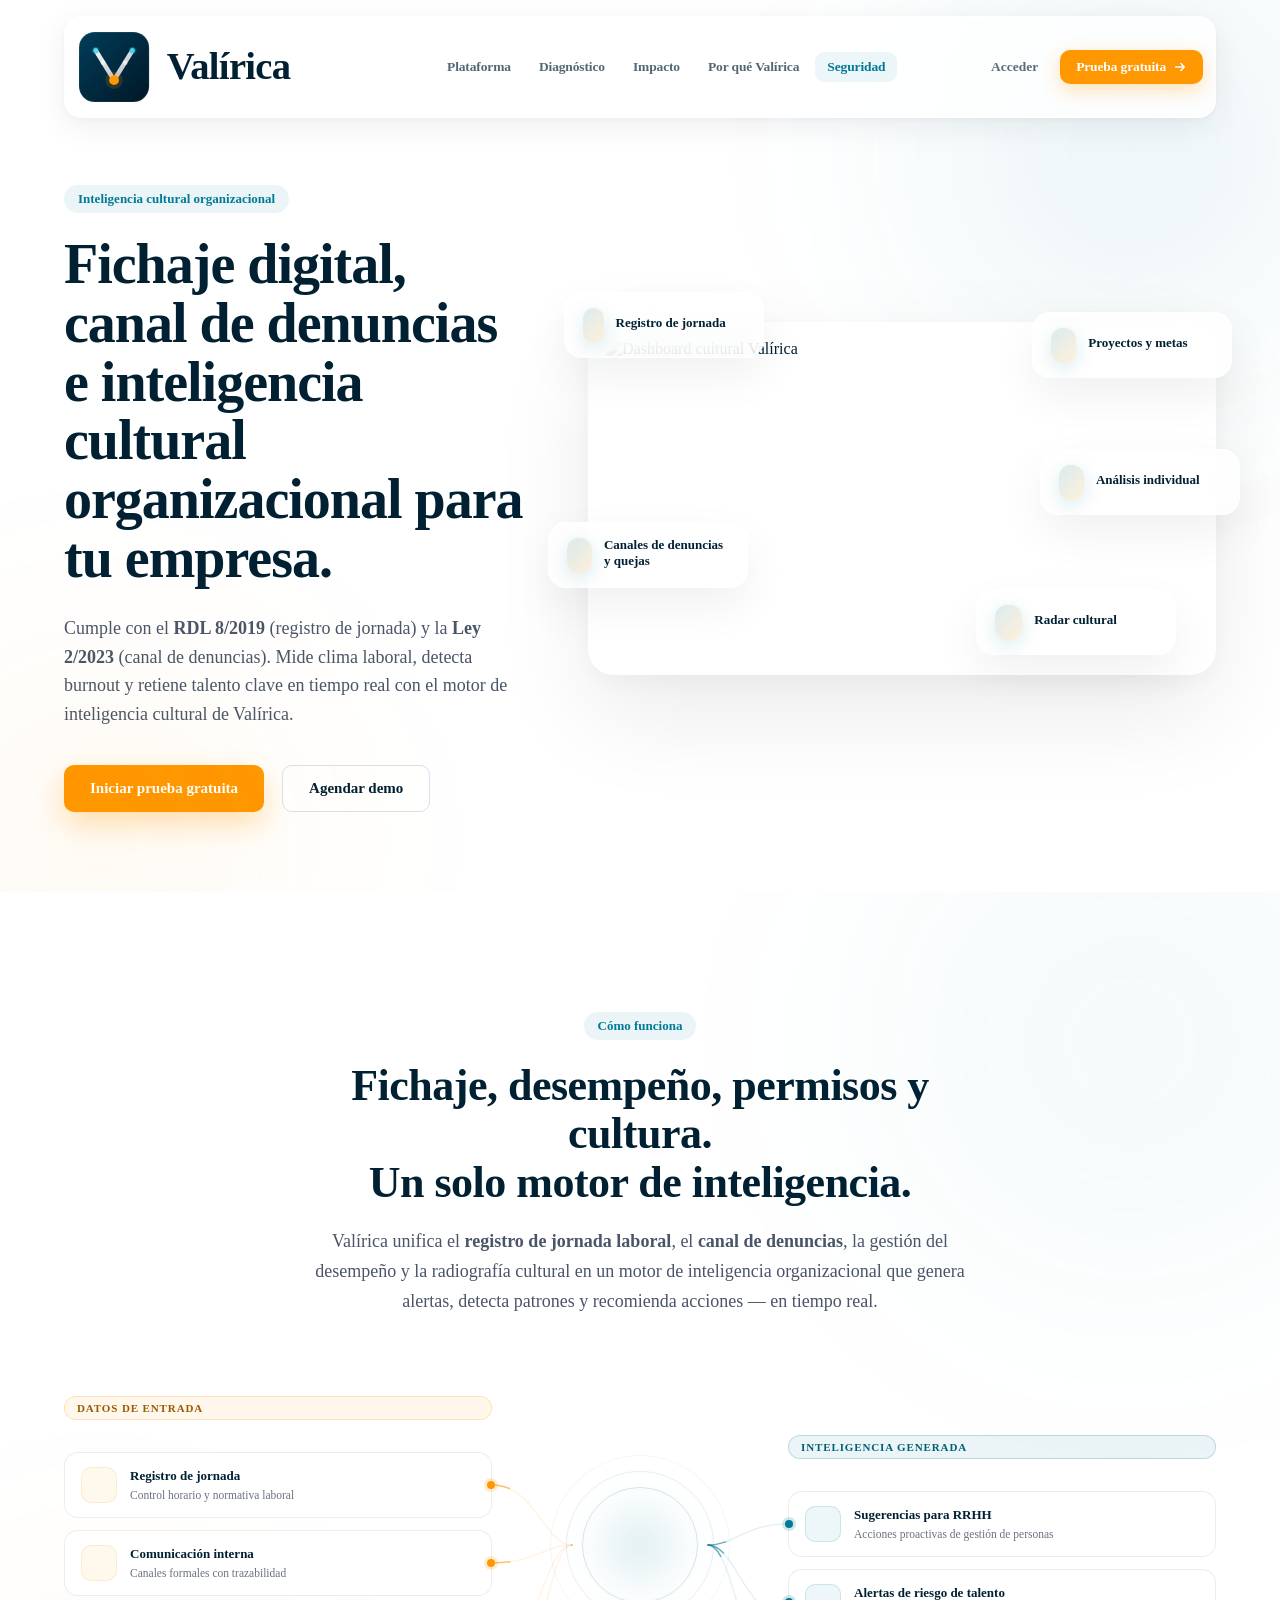
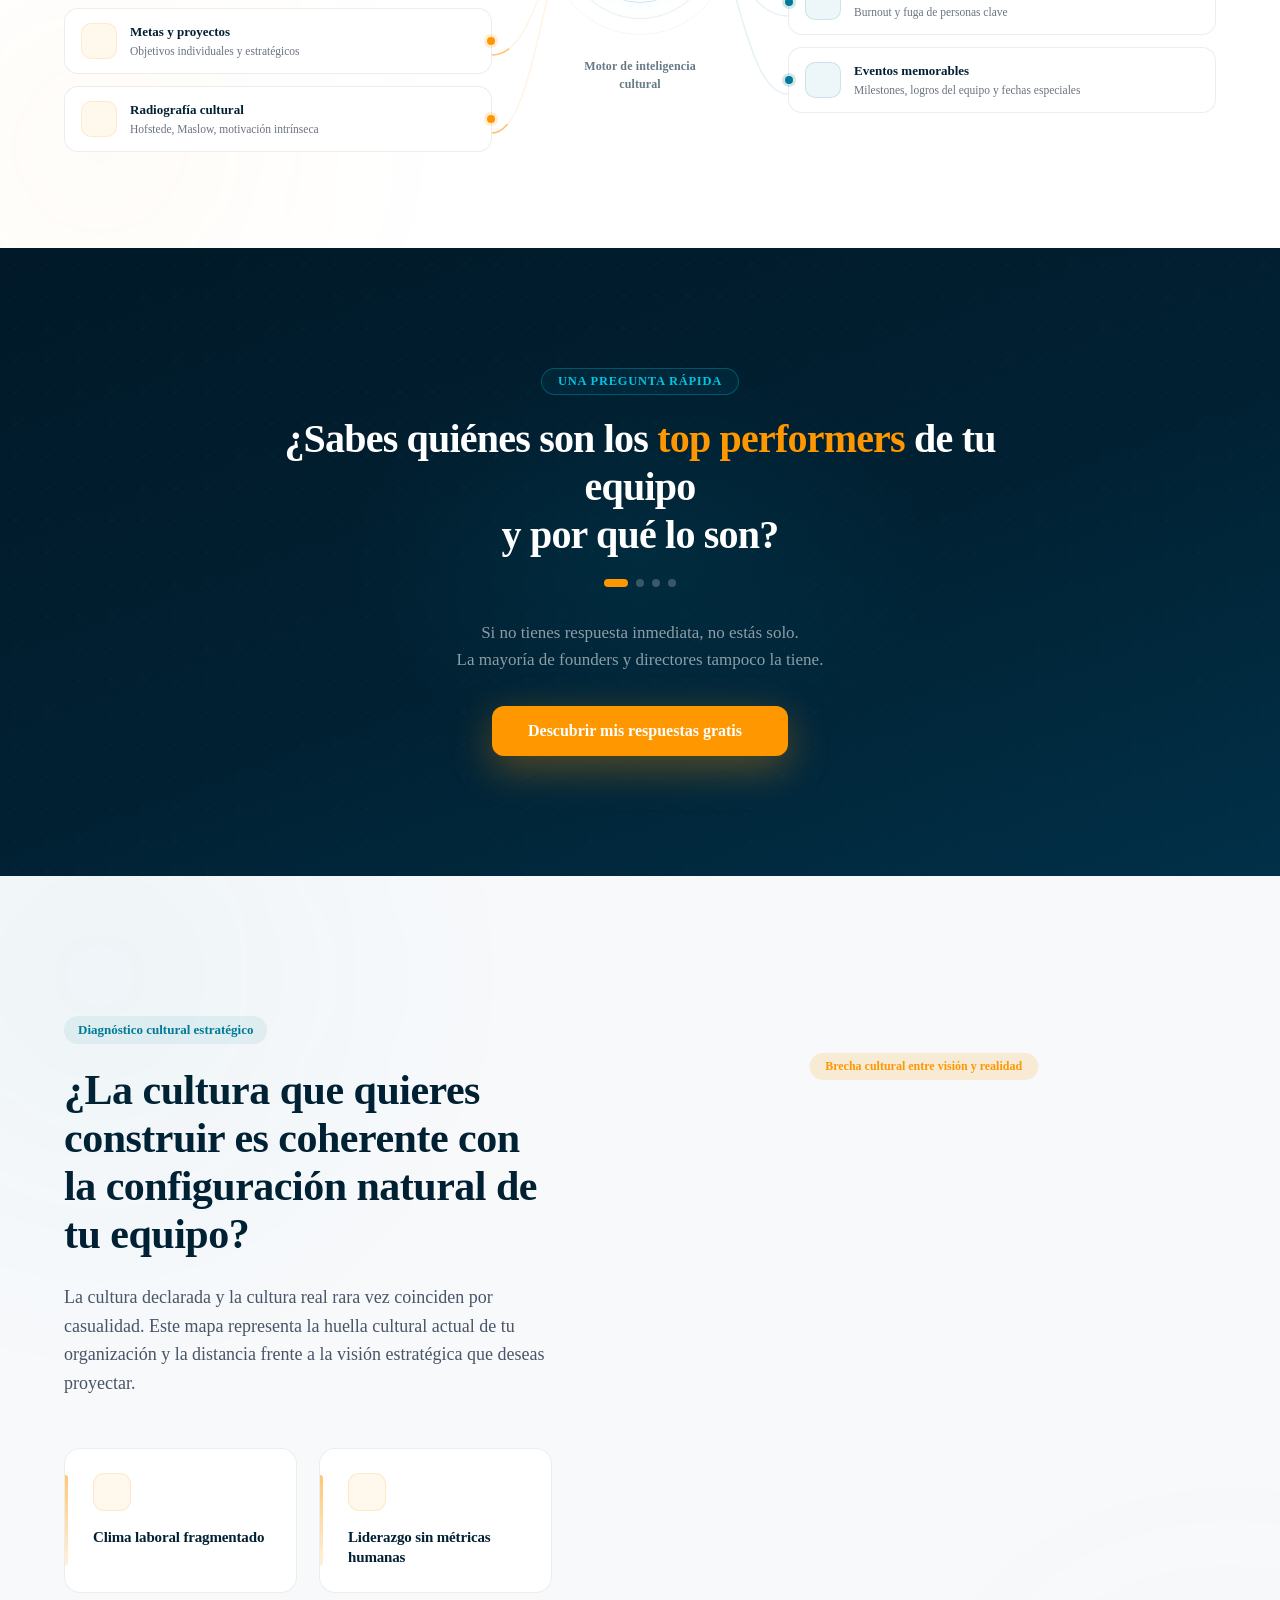
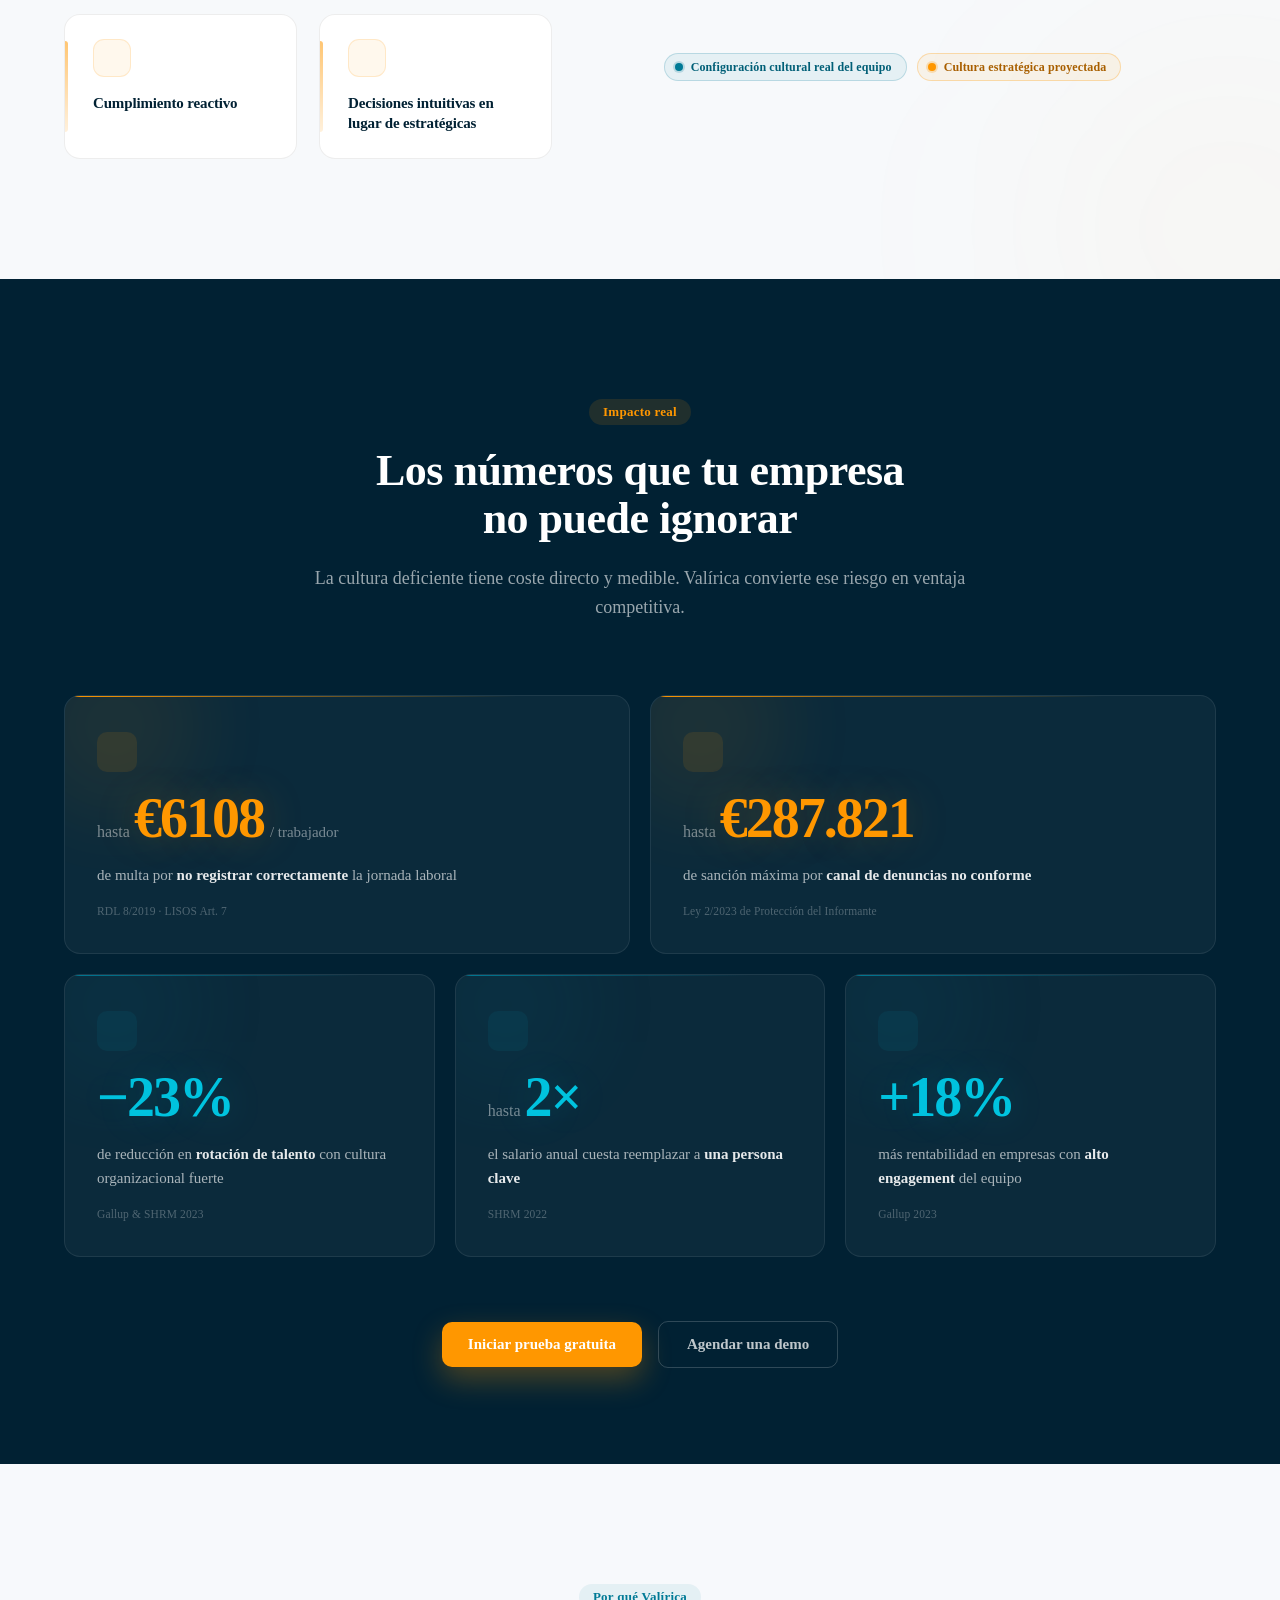
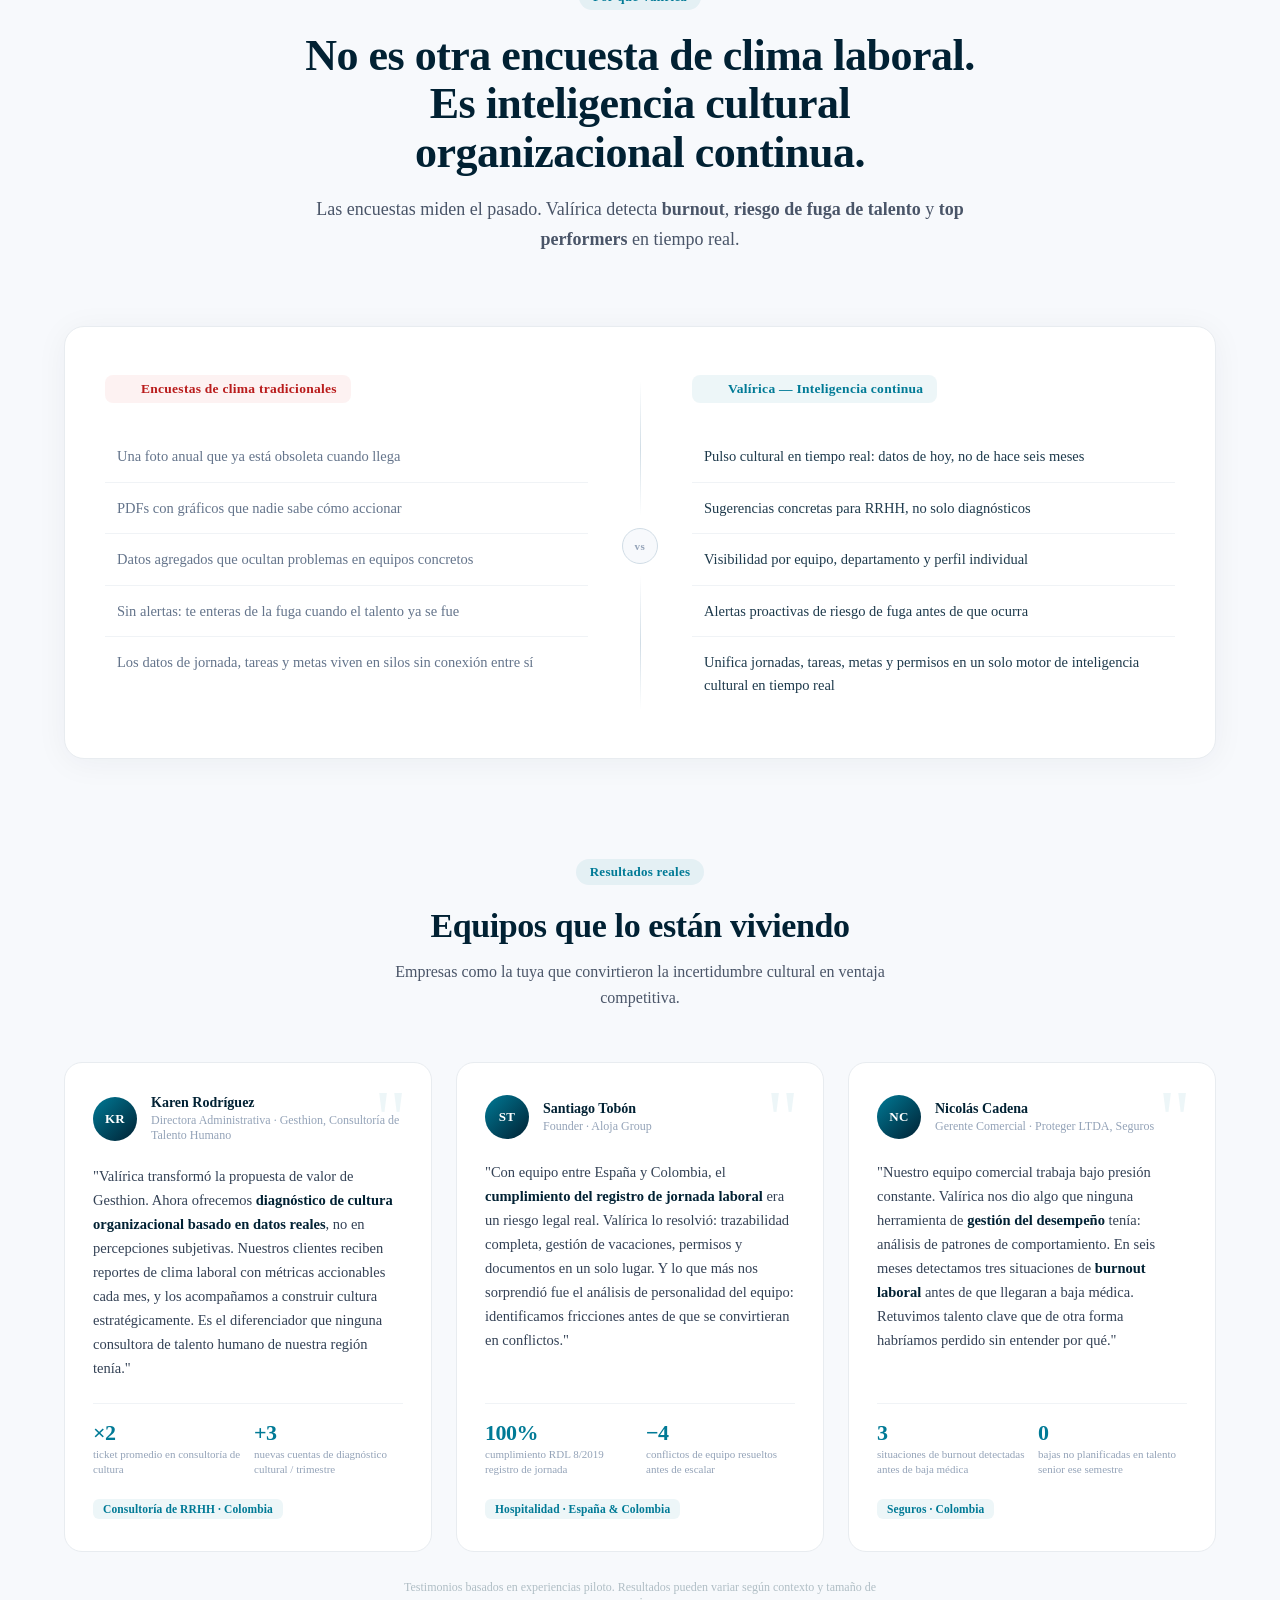
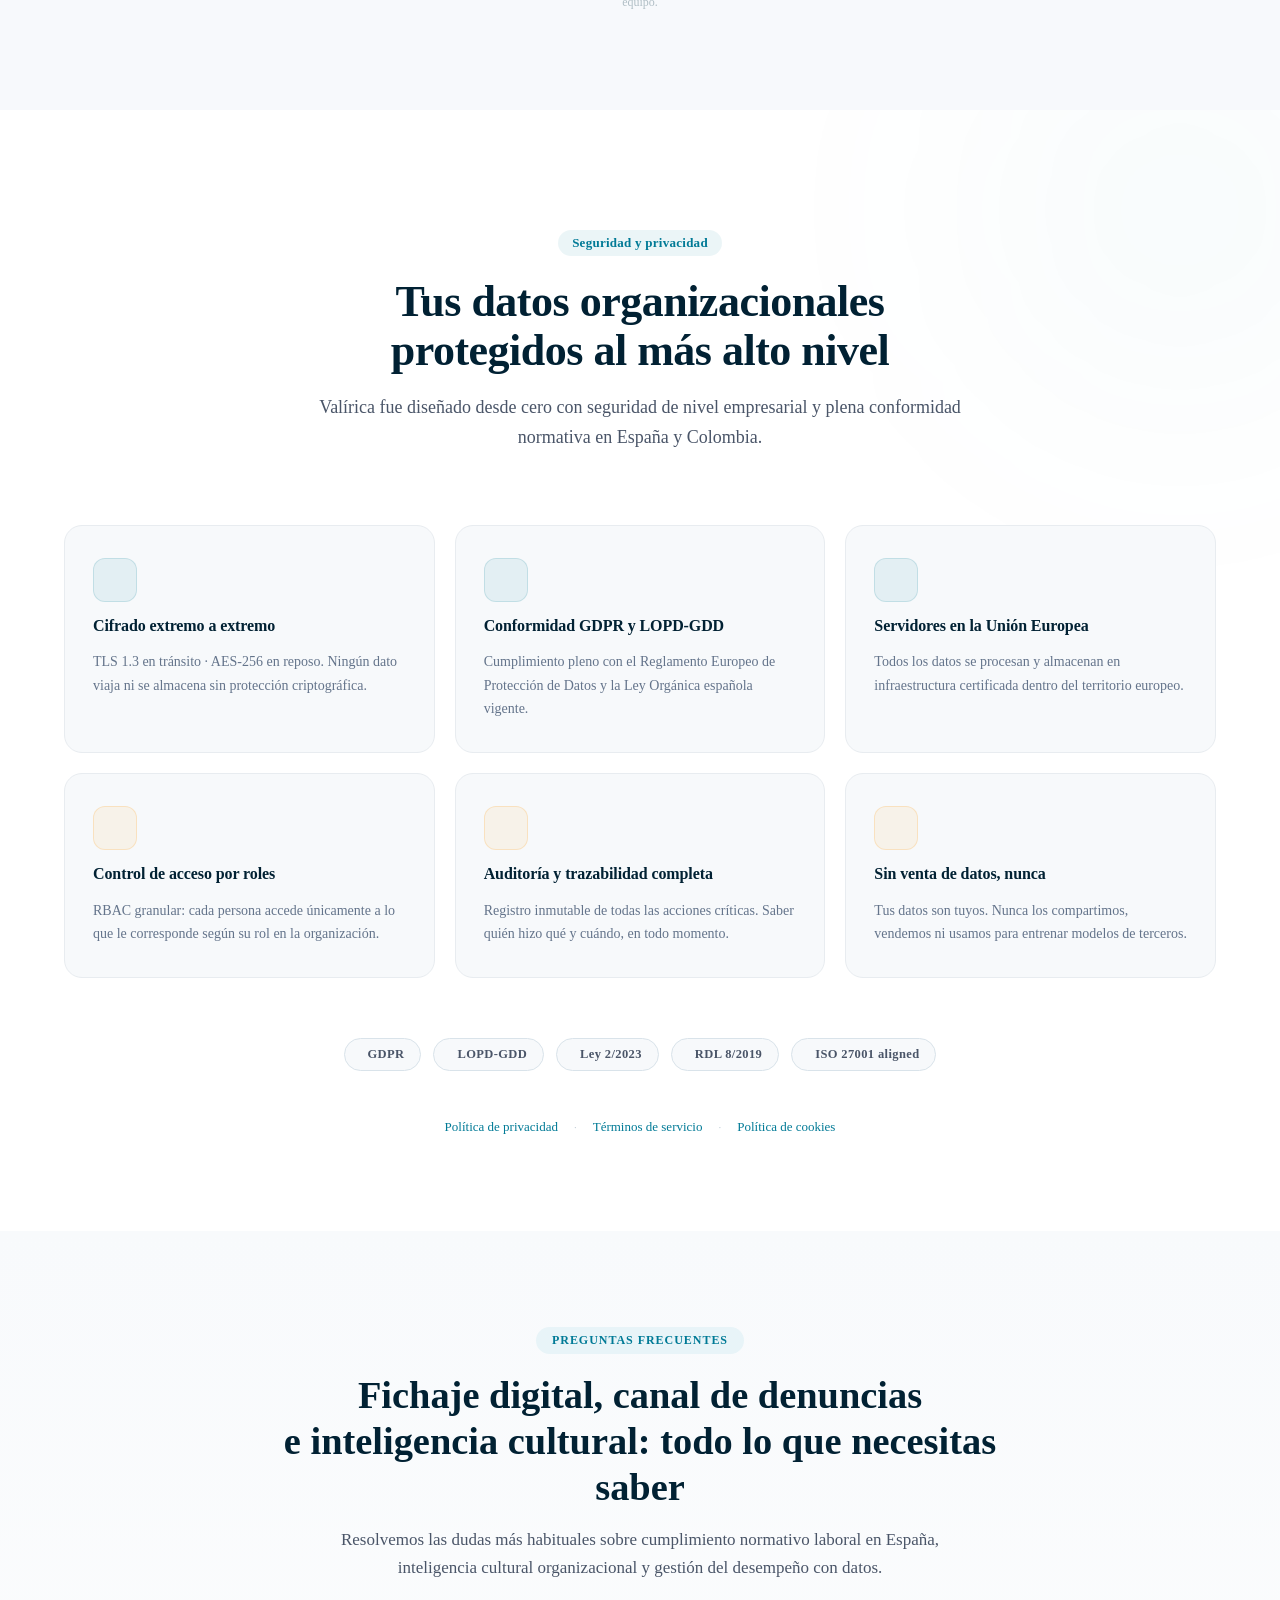
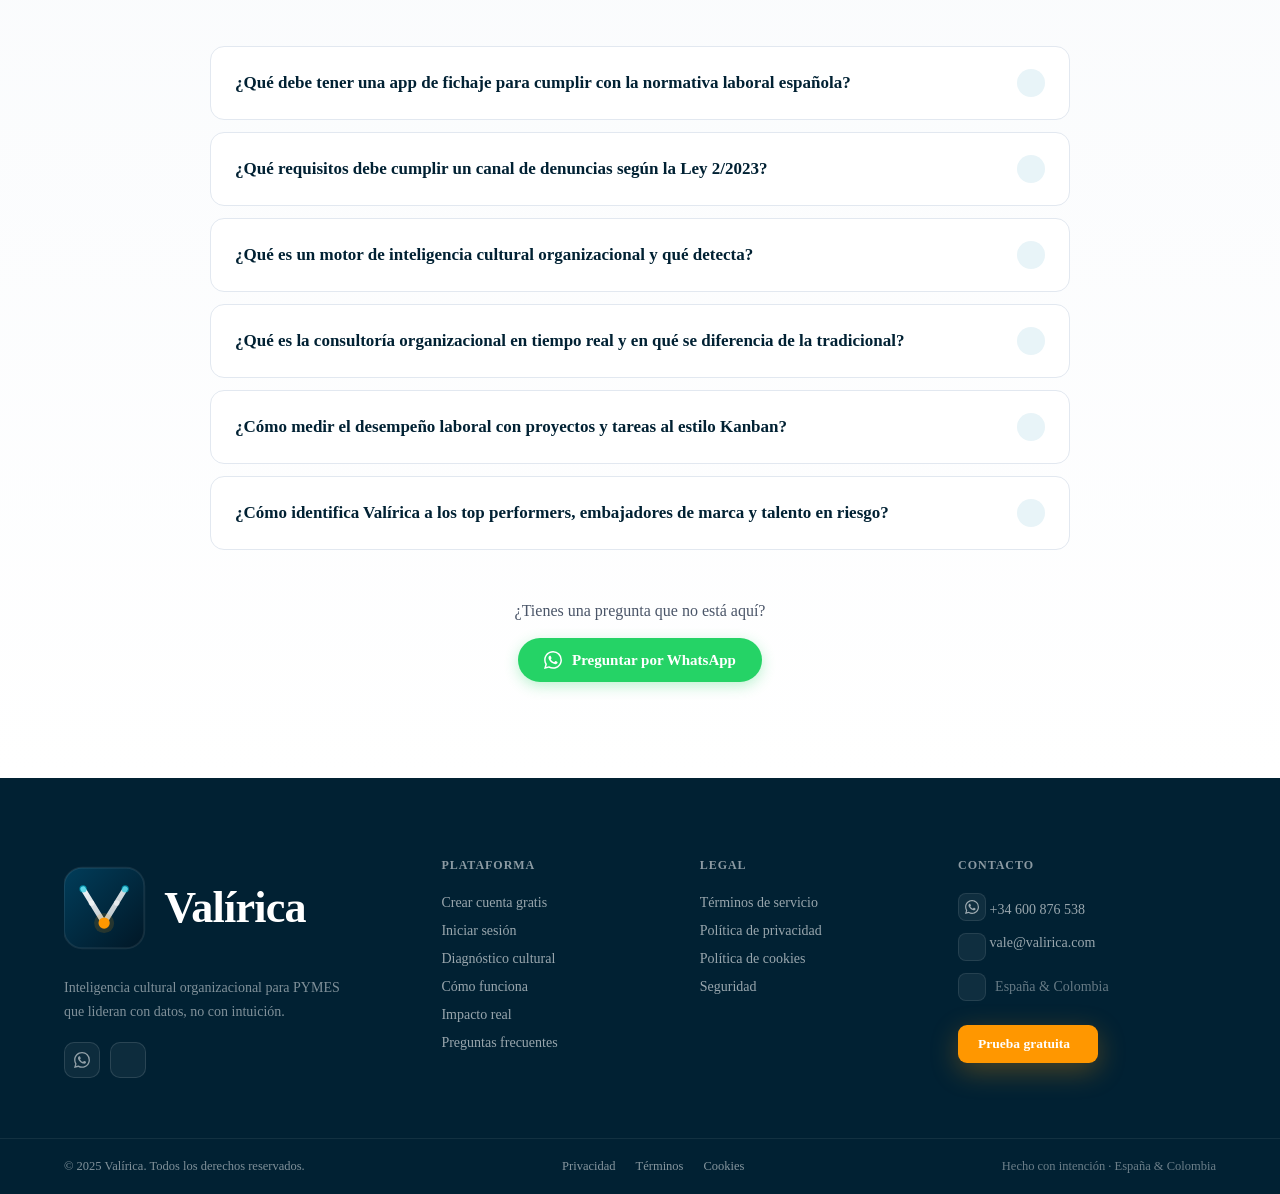
==== index.html @ b7d2b98a "seo: construcción de enlaces, PQR, inteligencia cultural y optimizaciones de rendimiento - Sección P" ====
<!DOCTYPE html>
<html lang="es">

<head>

  <script async src="https://www.googletagmanager.com/gtag/js?id=G-ZZH7VP37W6"></script>
  <script>
    window.dataLayer = window.dataLayer || [];
    function gtag(){dataLayer.push(arguments);}
    gtag('js', new Date());
    gtag('config', 'G-ZZH7VP37W6');
  </script>

  <meta charset="UTF-8">
  <meta name="viewport" content="width=device-width, initial-scale=1.0">

  <title>Valírica · App de Fichaje Digital, Canal de Denuncias e Inteligencia Cultural para PYMES</title>
  <meta name="description"
    content="Software para PYMES en España: app de fichaje digital conforme a RDL 8/2019, canal de denuncias según Ley 2/2023, gestión del desempeño y motor de inteligencia cultural organizacional en tiempo real.">
  <meta name="keywords"
    content="app fichaje digital España, registro jornada laboral RDL 8/2019, canal de denuncias Ley 2/2023, inteligencia cultural organizacional, clima laboral tiempo real, gestión desempeño empleados, burnout laboral detección, retención talento, software RRHH PYMES España">


  <link rel="canonical" href="https://www.valirica.com/">


  <meta property="og:title" content="Valírica · App de Fichaje, Canal de Denuncias e Inteligencia Cultural">
  <meta property="og:description"
    content="Fichaje digital (RDL 8/2019), canal de denuncias (Ley 2/2023) y motor de inteligencia cultural organizacional para PYMES. Detecta burnout, retiene talento y mide desempeño en tiempo real.">
  <meta property="og:type" content="website">
  <meta property="og:url" content="https://www.valirica.com/">
  <meta property="og:site_name" content="Valírica">
  <meta property="og:image" content="https://www.valirica.com/assets/images/og-image.jpg">
  <meta property="og:image:width" content="1200">
  <meta property="og:image:height" content="630">
  <meta property="og:locale" content="es_ES">


  <meta name="twitter:card" content="summary_large_image">
  <meta name="twitter:title" content="Valírica · App de Fichaje, Canal de Denuncias e Inteligencia Cultural">
  <meta name="twitter:description"
    content="Fichaje digital (RDL 8/2019), canal de denuncias (Ley 2/2023) y motor de inteligencia cultural para PYMES. Detecta burnout, retiene talento y mide desempeño en tiempo real.">
  <meta name="twitter:image" content="https://www.valirica.com/assets/images/og-image.jpg">
  <meta name="twitter:image:alt" content="Valírica — Dashboard de inteligencia cultural organizacional para PYMES">

  <link rel="icon" type="image/svg+xml" href="assets/icons/favicon-light.svg">


  <link rel="preconnect" href="https://use.typekit.net" crossorigin>
  <link rel="preconnect" href="https://p.typekit.net" crossorigin>
  <link rel="dns-prefetch" href="https://unpkg.com">

  <link rel="stylesheet" href="https://use.typekit.net/qrv8fyz.css">


  <script src="https://unpkg.com/lucide@latest" defer></script>

  <link rel="stylesheet" href="styles.css">


  <script type="application/ld+json">
  {
    "@context": "https://schema.org",
    "@graph": [
      {
        "@type": ["Organization", "LocalBusiness"],
        "@id": "https://www.valirica.com/#organization",
        "name": "Valírica",
        "url": "https://www.valirica.com",
        "logo": {
          "@type": "ImageObject",
          "url": "https://www.valirica.com/assets/icons/logo-light.svg",
          "width": 134,
          "height": 34
        },
        "description": "Plataforma SaaS de inteligencia cultural organizacional para PYMES en España y Colombia. App de fichaje digital conforme a RDL 8/2019, canal de denuncias según Ley 2/2023, gestión del desempeño y motor de inteligencia cultural en tiempo real.",
        "address": {
          "@type": "PostalAddress",
          "addressCountry": "ES"
        },
        "contactPoint": {
          "@type": "ContactPoint",
          "telephone": "+34-600-876-538",
          "contactType": "customer service",
          "availableLanguage": ["Spanish"],
          "contactOption": "TollFree"
        },
        "sameAs": ["https://www.linkedin.com/company/valirica"],
        "areaServed": [
          { "@type": "Country", "name": "España" },
          { "@type": "Country", "name": "Colombia" }
        ],
        "knowsAbout": [
          "Inteligencia cultural organizacional",
          "Registro de jornada laboral RDL 8/2019",
          "Canal de denuncias Ley 2/2023",
          "Gestión del desempeño",
          "Clima laboral",
          "Retención de talento",
          "Detección de burnout laboral",
          "RRHH para PYMES"
        ],
        "hasOfferCatalog": {
          "@type": "OfferCatalog",
          "name": "Módulos de Valírica",
          "itemListElement": [
            { "@type": "Offer", "itemOffered": { "@type": "Service", "name": "Fichaje digital y registro de jornada (RDL 8/2019)" } },
            { "@type": "Offer", "itemOffered": { "@type": "Service", "name": "Canal de denuncias (Ley 2/2023)" } },
            { "@type": "Offer", "itemOffered": { "@type": "Service", "name": "Motor de inteligencia cultural organizacional" } },
            { "@type": "Offer", "itemOffered": { "@type": "Service", "name": "Gestión del desempeño con proyectos y tareas" } },
            { "@type": "Offer", "itemOffered": { "@type": "Service", "name": "Diagnóstico de clima laboral en tiempo real" } }
          ]
        }
      },
      {
        "@type": "WebSite",
        "@id": "https://www.valirica.com/#website",
        "url": "https://www.valirica.com",
        "name": "Valírica · App de Fichaje, Canal de Denuncias e Inteligencia Cultural para PYMES",
        "publisher": { "@id": "https://www.valirica.com/#organization" },
        "inLanguage": "es",
        "potentialAction": {
          "@type": "SearchAction",
          "target": "https://www.valirica.com/?s={search_term_string}",
          "query-input": "required name=search_term_string"
        }
      },
      {
        "@type": "SoftwareApplication",
        "@id": "https://www.valirica.com/#software",
        "name": "Valírica",
        "url": "https://app.valirica.com",
        "applicationCategory": "BusinessApplication",
        "applicationSubCategory": "HumanResourcesApplication",
        "operatingSystem": "Web",
        "description": "Plataforma SaaS de inteligencia cultural organizacional para PYMES. App de fichaje digital conforme a RDL 8/2019, canal de denuncias según Ley 2/2023, gestión del desempeño con proyectos tipo Kanban y motor de inteligencia cultural que detecta burnout, riesgo de fuga de talento y top performers en tiempo real.",
        "featureList": [
          "Fichaje digital y registro de jornada laboral (RDL 8/2019)",
          "Canal de denuncias conforme a Ley 2/2023",
          "Detección de burnout laboral en tiempo real",
          "Alertas de riesgo de fuga de talento",
          "Gestión del desempeño con proyectos y tareas",
          "Diagnóstico de clima laboral continuo",
          "Radiografía cultural individual",
          "Cumplimiento GDPR y LOPD-GDD"
        ],
        "offers": {
          "@type": "Offer",
          "price": "0",
          "priceCurrency": "EUR",
          "description": "Prueba gratuita disponible"
        },
        "publisher": { "@id": "https://www.valirica.com/#organization" }
      },
      {
        "@type": "FAQPage",
        "@id": "https://www.valirica.com/#faq",
        "mainEntity": [
          {
            "@type": "Question",
            "name": "¿Qué debe tener una app de fichaje para cumplir con la normativa laboral española?",
            "acceptedAnswer": {
              "@type": "Answer",
              "text": "El Real Decreto-ley 8/2019 (RDL 8/2019) obliga a todas las empresas en España a registrar digitalmente la jornada laboral. Una app de fichaje conforme debe incluir: registro diario de inicio y fin de jornada por empleado, inmutabilidad de registros con auditoría completa, conservación de datos mínimo 4 años, acceso para trabajadores y representantes legales, gestión de horas extras e identidad verificada del empleado. El incumplimiento puede suponer multas de hasta 6.250 € por trabajador. Valírica incluye fichaje digital que cumple todos estos requisitos integrado con el motor de inteligencia cultural."
            }
          },
          {
            "@type": "Question",
            "name": "¿Qué requisitos debe tener un canal de denuncias según la Ley 2/2023?",
            "acceptedAnswer": {
              "@type": "Answer",
              "text": "La Ley 2/2023 obliga a empresas con 50 o más trabajadores a implantar un canal interno de denuncias con: confidencialidad garantizada del informante, posibilidad de denuncia anónima, acuse de recibo en 7 días hábiles, respuesta sobre medidas adoptadas en máximo 3 meses, prohibición documentada de represalias, responsable designado del sistema y trazabilidad completa para auditoría ante la Autoridad Independiente de Protección del Informante. Las sanciones por incumplimiento alcanzan los 300.000 €. Valírica incluye un canal de denuncias nativo que cumple la Ley 2/2023 y el GDPR."
            }
          },
          {
            "@type": "Question",
            "name": "¿Qué es un motor de inteligencia cultural organizacional?",
            "acceptedAnswer": {
              "@type": "Answer",
              "text": "Un motor de inteligencia cultural organizacional es un sistema analítico que integra datos del día a día —fichaje, desempeño, proyectos, tareas, permisos, comunicaciones y diagnóstico cultural— para detectar patrones de comportamiento en tiempo real. A diferencia de las encuestas de clima anuales, opera de forma continua y genera: alertas tempranas de burnout laboral antes de la baja médica, señales de riesgo de fuga de talento clave, identificación automática de top performers, embajadores de marca y movilizadores culturales, y un pulso de clima laboral continuo. Todo sin encuestas adicionales, cruzando los datos que ya existen en la plataforma."
            }
          },
          {
            "@type": "Question",
            "name": "¿Cómo medir el desempeño laboral con proyectos y tareas al estilo Kanban?",
            "acceptedAnswer": {
              "@type": "Answer",
              "text": "Valírica incorpora un módulo de gestión de proyectos y tareas con visualización tipo Kanban (pendiente, en progreso, completada) por persona, equipo y empresa. Registra automáticamente métricas de cumplimiento, puntualidad y consistencia. Vincula el desempeño en tareas con el perfil cultural individual para entender por qué rinde como rinde cada persona, no solo cuánto rinde. Sustituye las revisiones anuales por un ciclo de retroalimentación continua basado en indicadores objetivos."
            }
          },
          {
            "@type": "Question",
            "name": "¿Qué es la consultoría organizacional en tiempo real?",
            "acceptedAnswer": {
              "@type": "Answer",
              "text": "La consultoría organizacional en tiempo real es un modelo que, en lugar de intervenciones puntuales cada 6 o 12 meses, genera señales y recomendaciones accionables de forma continua basadas en datos reales del equipo. Valírica convierte este enfoque en realidad: el sistema notifica cuando detecta un patrón de riesgo, las sugerencias para RRHH están vinculadas a datos específicos de personas y equipos, y los consultores pueden medir el impacto de cada intervención semana a semana. Esto permite a las consultoras de talento humano diferenciar su propuesta de valor con diagnóstico cultural basado en datos, no en percepciones."
            }
          },
          {
            "@type": "Question",
            "name": "¿Cómo identifica Valírica a los top performers, embajadores de marca y movilizadores?",
            "acceptedAnswer": {
              "@type": "Answer",
              "text": "El motor de inteligencia cultural de Valírica cruza datos de rendimiento en tareas, cumplimiento de metas, patrones de comunicación, alineación cultural y comportamiento en el tiempo para identificar automáticamente: top performers (alta consistencia en resultados e impacto), embajadores de marca (transmiten los valores de la empresa y generan confianza), y movilizadores (influencia positiva en el equipo hacia los objetivos organizacionales). Esta identificación es continua y basada en comportamiento real, no en autoevaluaciones ni evaluaciones subjetivas de managers."
            }
          }
        ]
      }
    ]
  }
  </script>
</head>

<body>

<header class="navbar" id="mainNav" role="banner">
  <div class="container">
    <div class="nav-inner">


      <a href="/" class="nav-logo" aria-label="Valírica — inicio">
        <img src="assets/icons/logo-light.svg"
             alt="Valírica"
             class="nav-logo-img"
             width="134"
             height="34">
      </a>


      <nav class="nav-links" aria-label="Navegación principal">
          <a href="#modulos" class="nav-link">Plataforma</a>
        <a href="#diagnostico-cultural" class="nav-link">Diagnóstico</a>
        <a href="#beneficios" class="nav-link">Impacto</a>
        <a href="#diferenciador" class="nav-link">Por qué Valírica</a>
        <a href="#seguridad" class="nav-link">Seguridad</a>
      </nav>


      <div class="nav-actions">
        <a href="https://app.valirica.com"
           class="nav-login"
           target="_blank"
           rel="noopener noreferrer">
          Acceder
        </a>
        <a href="https://app.valirica.com/registro.php"
           class="nav-cta"
           target="_blank"
           rel="noopener noreferrer">
          Prueba gratuita
          <svg class="nav-cta-arrow" viewBox="0 0 16 16" fill="none" aria-hidden="true">
            <path d="M3 8h10M9 4l4 4-4 4" stroke="currentColor" stroke-width="1.7" stroke-linecap="round" stroke-linejoin="round"/>
          </svg>
        </a>
      </div>


      <button class="nav-burger"
              id="navBurger"
              aria-label="Abrir menú"
              aria-expanded="false"
              aria-controls="navMobileMenu"
              type="button">
        <span class="burger-line"></span>
        <span class="burger-line"></span>
        <span class="burger-line"></span>
      </button>

    </div>
  </div>


  <nav class="nav-strip" id="navStrip" aria-label="Secciones">
    <a href="#modulos"               class="nav-strip-link">Plataforma</a>
    <a href="#diagnostico-cultural"  class="nav-strip-link">Diagnóstico</a>
    <a href="#beneficios"            class="nav-strip-link">Impacto</a>
    <a href="#diferenciador"         class="nav-strip-link">Por qué Valírica</a>
    <a href="#seguridad"             class="nav-strip-link">Seguridad</a>
  </nav>


  <div class="nav-mobile-menu" id="navMobileMenu" aria-hidden="true">
    <div class="container">
      <nav class="nav-mobile-links" aria-label="Menú móvil">
        <a href="#diagnostico-cultural" class="nav-mobile-link">Diagnóstico cultural</a>
        <a href="#modulos" class="nav-mobile-link">Plataforma</a>
        <a href="#beneficios" class="nav-mobile-link">Impacto real</a>
        <a href="#diferenciador" class="nav-mobile-link">Por qué Valírica</a>
        <a href="#seguridad" class="nav-mobile-link">Seguridad y datos</a>
      </nav>
      <div class="nav-mobile-actions">
        <a href="https://app.valirica.com"
           class="nav-mobile-login"
           target="_blank"
           rel="noopener noreferrer">
          Iniciar sesión
        </a>
        <a href="https://app.valirica.com/registro.php"
           class="nav-cta nav-mobile-cta"
           target="_blank"
           rel="noopener noreferrer">
          Prueba gratuita
          <svg class="nav-cta-arrow" viewBox="0 0 16 16" fill="none" aria-hidden="true">
            <path d="M3 8h10M9 4l4 4-4 4" stroke="currentColor" stroke-width="1.7" stroke-linecap="round" stroke-linejoin="round"/>
          </svg>
        </a>
      </div>
    </div>
  </div>

</header>


  <section class="hero">
    <div class="container hero-grid">


      <div class="hero-content">

        <div class="hero-badge">
          Inteligencia cultural organizacional
        </div>

        <h1 class="hero-title">
          Fichaje digital, canal de denuncias e inteligencia cultural organizacional para tu empresa.
        </h1>

        <p class="hero-subtext">
          Cumple con el <strong>RDL 8/2019</strong> (registro de jornada) y la <strong>Ley 2/2023</strong> (canal de denuncias).
          Mide clima laboral, detecta burnout y retiene talento clave en tiempo real
          con el motor de inteligencia cultural de Valírica.
        </p>

        <div class="hero-cta">
          <a href="https://app.valirica.com/registro.php" class="btn btn-primary">
            Iniciar prueba gratuita
          </a>

          <button class="btn btn-secondary" id="openDemo" type="button">
            Agendar demo
          </button>
        </div>

      </div>


      <div class="hero-visual">


        <div class="dashboard-wrapper" data-depth="1">
          <picture>
            <source srcset="assets/images/dashboard-preview.webp" type="image/webp">
            <img src="assets/images/dashboard-preview.png"
                 class="dashboard-img img-1 active"
                 alt="Dashboard cultural Valírica"
                 fetchpriority="high">
          </picture>

          <picture>
            <source srcset="assets/images/dashboard-preview2.webp" type="image/webp">
            <img src="assets/images/dashboard-preview2.png"
                 class="dashboard-img img-2"
                 alt="Panel de inteligencia organizacional"
                 loading="lazy">
          </picture>
        </div>


        <div class="mobile-modules">
          <div class="mobile-track">

            <div class="mobile-card">
              <div class="card-icon"><i data-lucide="clock"></i></div>
              <div class="card-text">
                <strong>Registro de jornada</strong>
                <span class="card-desc">Control horario digital alineado con normativa.</span>
              </div>
            </div>

            <div class="mobile-card">
              <div class="card-icon"><i data-lucide="clipboard-list"></i></div>
              <div class="card-text">
                <strong>Proyectos y metas</strong>
                <span class="card-desc">Seguimiento estratégico empresarial.</span>
              </div>
            </div>

            <div class="mobile-card">
              <div class="card-icon"><i data-lucide="users"></i></div>
              <div class="card-text">
                <strong>Análisis individual</strong>
                <span class="card-desc">Perfil conductual y alertas tempranas.</span>
              </div>
            </div>

            <div class="mobile-card">
              <div class="card-icon"><i data-lucide="activity"></i></div>
              <div class="card-text">
                <strong>Radar cultural</strong>
                <span class="card-desc">Clima laboral y mapa estratégico.</span>
              </div>
            </div>

            <div class="mobile-card">
              <div class="card-icon"><i data-lucide="shield-alert"></i></div>
              <div class="card-text">
                <strong>Canales de denuncias y quejas</strong>
                <span class="card-desc">Cumplimiento legal y mejora interna.</span>
              </div>
            </div>

          </div>
        </div>


        <div class="floating-card card-1" data-depth="3">
          <div class="card-icon"><i data-lucide="clock"></i></div>
          <div class="card-text">
            <strong>Registro de jornada</strong>
            <span class="card-desc">Control horario digital alineado con normativa.</span>
          </div>
        </div>

        <div class="floating-card card-2" data-depth="4">
          <div class="card-icon"><i data-lucide="clipboard-list"></i></div>
          <div class="card-text">
            <strong>Proyectos y metas</strong>
            <span class="card-desc">Seguimiento estratégico empresarial.</span>
          </div>
        </div>

        <div class="floating-card card-3" data-depth="5">
          <div class="card-icon"><i data-lucide="users"></i></div>
          <div class="card-text">
            <strong>Análisis individual</strong>
            <span class="card-desc">Perfil conductual y alertas tempranas.</span>
          </div>
        </div>

        <div class="floating-card card-4" data-depth="6">
          <div class="card-icon"><i data-lucide="activity"></i></div>
          <div class="card-text">
            <strong>Radar cultural</strong>
            <span class="card-desc">Clima laboral y mapa estratégico.</span>
          </div>
        </div>

        <div class="floating-card card-5" data-depth="5">
          <div class="card-icon"><i data-lucide="shield-alert"></i></div>
          <div class="card-text">
            <strong>Canales de denuncias y quejas</strong>
            <span class="card-desc">Cumplimiento legal y mejora interna.</span>
          </div>
        </div>

      </div>

    </div>
  </section>

<section class="modulos section-fade" id="modulos">
  <div class="container">


    <div class="modulos-header">
      <div class="modulos-badge">Cómo funciona</div>
      <h2 class="modulos-title">Fichaje, desempeño, permisos y cultura.<br>Un solo motor de inteligencia.</h2>
      <p class="modulos-subtext">
        Valírica unifica el <strong>registro de jornada laboral</strong>, el <strong>canal de denuncias</strong>,
        la gestión del desempeño y la radiografía cultural en un motor de inteligencia organizacional
        que genera alertas, detecta patrones y recomienda acciones — en tiempo real.
      </p>
    </div>


    <div class="diagram-wrapper" id="diagramWrapper">


      <svg class="diagram-svg" id="diagramSvg" aria-hidden="true"></svg>

      <div class="diagram-grid">


        <div class="diagram-col diagram-col--inputs">
          <span class="col-label col-label--orange">Datos de entrada</span>

          <div class="diagram-node diagram-node--input" id="node-in-0">
            <div class="node-icon"><i data-lucide="clock"></i></div>
            <div class="node-body">
              <strong>Registro de jornada</strong>
              <span>Control horario y normativa laboral</span>
            </div>
            <span class="node-dot node-dot--right" aria-hidden="true"></span>
          </div>

          <div class="diagram-node diagram-node--input" id="node-in-1">
            <div class="node-icon"><i data-lucide="message-circle"></i></div>
            <div class="node-body">
              <strong>Comunicación interna</strong>
              <span>Canales formales con trazabilidad</span>
            </div>
            <span class="node-dot node-dot--right" aria-hidden="true"></span>
          </div>

          <div class="diagram-node diagram-node--input" id="node-in-2">
            <div class="node-icon"><i data-lucide="target"></i></div>
            <div class="node-body">
              <strong>Metas y proyectos</strong>
              <span>Objetivos individuales y estratégicos</span>
            </div>
            <span class="node-dot node-dot--right" aria-hidden="true"></span>
          </div>

          <div class="diagram-node diagram-node--input" id="node-in-3">
            <div class="node-icon"><i data-lucide="scan-line"></i></div>
            <div class="node-body">
              <strong>Radiografía cultural</strong>
              <span>Hofstede, Maslow, motivación intrínseca</span>
            </div>
            <span class="node-dot node-dot--right" aria-hidden="true"></span>
          </div>

        </div>


        <div class="diagram-col diagram-col--center">

          <div class="brain-container" id="brainContainer">
            <div class="brain-ring brain-ring--3"></div>
            <div class="brain-ring brain-ring--2"></div>
            <div class="brain-ring brain-ring--1"></div>
            <div class="brain-glow"></div>
            <div class="brain-inner">
              <i data-lucide="brain-circuit" class="brain-icon-lucide" aria-label="Motor de inteligencia cultural Valírica"></i>
            </div>
          </div>

          <p class="brain-label">Motor de inteligencia<br>cultural</p>

        </div>


        <div class="diagram-col diagram-col--outputs">
          <span class="col-label col-label--teal">Inteligencia generada</span>

          <div class="diagram-node diagram-node--output" id="node-out-0">
            <span class="node-dot node-dot--left" aria-hidden="true"></span>
            <div class="node-icon node-icon--teal"><i data-lucide="lightbulb"></i></div>
            <div class="node-body">
              <strong>Sugerencias para RRHH</strong>
              <span>Acciones proactivas de gestión de personas</span>
            </div>
          </div>

          <div class="diagram-node diagram-node--output" id="node-out-1">
            <span class="node-dot node-dot--left" aria-hidden="true"></span>
            <div class="node-icon node-icon--teal"><i data-lucide="shield-alert"></i></div>
            <div class="node-body">
              <strong>Alertas de riesgo de talento</strong>
              <span>Burnout y fuga de personas clave</span>
            </div>
          </div>

          <div class="diagram-node diagram-node--output" id="node-out-2">
            <span class="node-dot node-dot--left" aria-hidden="true"></span>
            <div class="node-icon node-icon--teal"><i data-lucide="trophy"></i></div>
            <div class="node-body">
              <strong>Eventos memorables</strong>
              <span>Milestones, logros del equipo y fechas especiales</span>
            </div>
          </div>

        </div>

      </div>
    </div>

  </div>
</section>

<section class="insight-reto" id="insight-reto">
  <div class="reto-inner">

    <span class="reto-badge">Una pregunta rápida</span>

    <div class="reto-question-area" id="retoQuestionArea" aria-live="polite">
      <p class="reto-question is-active" data-q="0">
        ¿Sabes quiénes son los <em>top performers</em> de tu equipo<br>y por qué lo son?
      </p>
      <p class="reto-question" data-q="1">
        ¿Conoces a las personas más alineadas a<br>la cultura que quieres construir?
      </p>
      <p class="reto-question" data-q="2">
        ¿Sabrías identificar quién está a punto<br>de desconectarse antes de que sea tarde?
      </p>
      <p class="reto-question" data-q="3">
        ¿Tienes claro quién puede convertirse en<br>el próximo líder de tu organización?
      </p>
    </div>

    <div class="reto-dots" id="retoDots" role="tablist" aria-label="Preguntas">
      <button class="reto-dot is-active" data-dot="0" aria-label="Pregunta 1" role="tab"></button>
      <button class="reto-dot" data-dot="1" aria-label="Pregunta 2" role="tab"></button>
      <button class="reto-dot" data-dot="2" aria-label="Pregunta 3" role="tab"></button>
      <button class="reto-dot" data-dot="3" aria-label="Pregunta 4" role="tab"></button>
    </div>

    <p class="reto-sub">
      Si no tienes respuesta inmediata, no estás solo.<br>
      La mayoría de founders y directores tampoco la tiene.
    </p>

    <button class="btn btn-reto" id="retoOpenModal">
      Descubrir mis respuestas gratis
      <i data-lucide="arrow-right" class="btn-icon"></i>
    </button>

  </div>
</section>

<section class="diagnostico section-fade" id="diagnostico-cultural">

  <div class="container diagnostico-grid">


    <div class="diagnostico-content">

      <div class="diagnostico-badge">
        Diagnóstico cultural estratégico
      </div>

      <h2 class="diagnostico-title">
        ¿La cultura que quieres construir es coherente
        con la configuración natural de tu equipo?
      </h2>

      <p class="diagnostico-subtext">
        La cultura declarada y la cultura real rara vez coinciden por casualidad.
        Este mapa representa la huella cultural actual de tu organización
        y la distancia frente a la visión estratégica que deseas proyectar.
      </p>

      <div class="diagnostico-cards">

        <div class="diag-card">
          <div class="diag-card-icon"><i data-lucide="layers"></i></div>
          <h3 class="diag-card-title">Clima laboral fragmentado</h3>
        </div>

        <div class="diag-card">
          <div class="diag-card-icon"><i data-lucide="trending-down"></i></div>
          <h3 class="diag-card-title">Liderazgo sin métricas humanas</h3>
        </div>

        <div class="diag-card">
          <div class="diag-card-icon"><i data-lucide="alert-triangle"></i></div>
          <h3 class="diag-card-title">Cumplimiento reactivo</h3>
        </div>

        <div class="diag-card">
          <div class="diag-card-icon"><i data-lucide="compass"></i></div>
          <h3 class="diag-card-title">Decisiones intuitivas en lugar de estratégicas</h3>
        </div>

      </div>

    </div>


    <div class="diagnostico-visual">

      <div class="quadrant-wrapper">


        <div class="culture-tooltip" id="cultureTooltip"></div>


        <div class="alignment-chip" id="alignmentChip">
          Analizando coherencia cultural...
        </div>


        <div class="quadrant-canvas-container"
             role="img"
             aria-label="Mapa de cuadrantes de cultura organizacional con puntos animados que representan la configuración cultural real del equipo y la visión estratégica proyectada">
          <canvas id="cultureQuadrant"></canvas>
        </div>




        <div class="culture-legend">

          <div class="legend-item legend-item--teal">
            <span class="legend-dot legend-green"></span>
            <span>Configuración cultural real del equipo</span>
          </div>

          <div class="legend-item legend-item--orange">
            <span class="legend-dot legend-orange"></span>
            <span>Cultura estratégica proyectada</span>
          </div>

        </div>
      </div>

    </div>

  </div>

</section>

<section class="beneficios section-fade" id="beneficios">
  <div class="container">

    <div class="beneficios-header">
      <span class="beneficios-badge">Impacto real</span>
      <h2 class="beneficios-title">Los números que tu empresa<br>no puede ignorar</h2>
      <p class="beneficios-subtext">La cultura deficiente tiene coste directo y medible. Valírica convierte ese riesgo en ventaja competitiva.</p>
    </div>

    <div class="beneficios-grid">


      <div class="beneficio-card beneficio-card--compliance" data-index="0">
        <div class="beneficio-icon-wrap">
          <i data-lucide="file-warning" class="beneficio-icon"></i>
        </div>
        <div class="beneficio-metric">
          <span class="beneficio-hasta">hasta </span><span class="beneficio-value" data-count="6250" data-prefix="€" data-separator="es">€0</span>
          <span class="beneficio-unit">/ trabajador</span>
        </div>
        <p class="beneficio-label">de multa por <strong>no registrar correctamente</strong> la jornada laboral</p>
        <span class="beneficio-source">RDL 8/2019 · LISOS Art. 7</span>
      </div>

      <div class="beneficio-card beneficio-card--compliance" data-index="1">
        <div class="beneficio-icon-wrap">
          <i data-lucide="shield-x" class="beneficio-icon"></i>
        </div>
        <div class="beneficio-metric">
          <span class="beneficio-hasta">hasta </span><span class="beneficio-value" data-count="300000" data-prefix="€" data-separator="es">€0</span>
        </div>
        <p class="beneficio-label">de sanción máxima por <strong>canal de denuncias no conforme</strong></p>
        <span class="beneficio-source">Ley 2/2023 de Protección del Informante</span>
      </div>


      <div class="beneficio-card beneficio-card--impact" data-index="2">
        <div class="beneficio-icon-wrap">
          <i data-lucide="trending-down" class="beneficio-icon"></i>
        </div>
        <div class="beneficio-metric">
          <span class="beneficio-value" data-count="25" data-prefix="−" data-suffix="%">−0%</span>
        </div>
        <p class="beneficio-label">de reducción en <strong>rotación de talento</strong> con cultura organizacional fuerte</p>
        <span class="beneficio-source">Gallup &amp; SHRM 2023</span>
      </div>

      <div class="beneficio-card beneficio-card--impact" data-index="3">
        <div class="beneficio-icon-wrap">
          <i data-lucide="user-x" class="beneficio-icon"></i>
        </div>
        <div class="beneficio-metric">
          <span class="beneficio-hasta">hasta </span><span class="beneficio-value" data-count="2" data-suffix="×">0×</span>
        </div>
        <p class="beneficio-label">el salario anual cuesta reemplazar a <strong>una persona clave</strong></p>
        <span class="beneficio-source">SHRM 2022</span>
      </div>

      <div class="beneficio-card beneficio-card--impact" data-index="4">
        <div class="beneficio-icon-wrap">
          <i data-lucide="bar-chart-2" class="beneficio-icon"></i>
        </div>
        <div class="beneficio-metric">
          <span class="beneficio-value" data-count="21" data-prefix="+" data-suffix="%">+0%</span>
        </div>
        <p class="beneficio-label">más rentabilidad en empresas con <strong>alto engagement</strong> del equipo</p>
        <span class="beneficio-source">Gallup 2023</span>
      </div>

    </div>

    <div class="beneficios-cta">
      <a href="#demo" class="btn btn-primary">Iniciar prueba gratuita</a>
      <a href="#demo" class="btn-ghost-light">Agendar una demo</a>
    </div>

  </div>
</section>

<section class="diferenciador section-fade" id="diferenciador">
  <div class="container">


    <div class="dif-header">
      <span class="dif-badge">Por qué Valírica</span>
      <h2 class="dif-title">No es otra encuesta de clima laboral.<br>Es inteligencia cultural organizacional continua.</h2>
      <p class="dif-subtext">Las encuestas miden el pasado. Valírica detecta <strong>burnout</strong>, <strong>riesgo de fuga de talento</strong> y <strong>top performers</strong> en tiempo real.</p>
    </div>

    <div class="dif-vs-grid">


      <div class="dif-col dif-col--before">
        <div class="dif-col-header">
          <span class="dif-col-label dif-col-label--before">
            <i data-lucide="x-circle" class="dif-col-icon"></i>
            Encuestas de clima tradicionales
          </span>
        </div>
        <ul class="dif-list dif-list--before">
          <li>
            <i data-lucide="clock-4"></i>
            <span>Una foto anual que ya está obsoleta cuando llega</span>
          </li>
          <li>
            <i data-lucide="file-text"></i>
            <span>PDFs con gráficos que nadie sabe cómo accionar</span>
          </li>
          <li>
            <i data-lucide="users"></i>
            <span>Datos agregados que ocultan problemas en equipos concretos</span>
          </li>
          <li>
            <i data-lucide="alert-triangle"></i>
            <span>Sin alertas: te enteras de la fuga cuando el talento ya se fue</span>
          </li>
          <li>
            <i data-lucide="link-2-off"></i>
            <span>Los datos de jornada, tareas y metas viven en silos sin conexión entre sí</span>
          </li>
        </ul>
      </div>


      <div class="dif-divider" aria-hidden="true">
        <div class="dif-divider-line"></div>
        <div class="dif-divider-pill">vs</div>
        <div class="dif-divider-line"></div>
      </div>


      <div class="dif-col dif-col--after">
        <div class="dif-col-header">
          <span class="dif-col-label dif-col-label--after">
            <i data-lucide="check-circle-2" class="dif-col-icon"></i>
            Valírica — Inteligencia continua
          </span>
        </div>
        <ul class="dif-list dif-list--after">
          <li>
            <i data-lucide="activity"></i>
            <span>Pulso cultural en tiempo real: datos de hoy, no de hace seis meses</span>
          </li>
          <li>
            <i data-lucide="lightbulb"></i>
            <span>Sugerencias concretas para RRHH, no solo diagnósticos</span>
          </li>
          <li>
            <i data-lucide="layers"></i>
            <span>Visibilidad por equipo, departamento y perfil individual</span>
          </li>
          <li>
            <i data-lucide="bell"></i>
            <span>Alertas proactivas de riesgo de fuga antes de que ocurra</span>
          </li>
          <li>
            <i data-lucide="database"></i>
            <span>Unifica jornadas, tareas, metas y permisos en un solo motor de inteligencia cultural en tiempo real</span>
          </li>
        </ul>
      </div>

    </div>


    <div class="casos-header">
      <span class="dif-badge">Resultados reales</span>
      <h3 class="casos-title">Equipos que lo están viviendo</h3>
      <p class="casos-subtext">Empresas como la tuya que convirtieron la incertidumbre cultural en ventaja competitiva.</p>
    </div>

    <div class="casos-grid">


      <div class="caso-card" data-index="0">
        <div class="caso-top">
          <div class="caso-avatar">
            <span>KR</span>
          </div>
          <div class="caso-meta">
            <strong class="caso-name">Karen Rodríguez</strong>
            <span class="caso-role">Directora Administrativa · Gesthion, Consultoría de Talento Humano</span>
          </div>
        </div>
        <blockquote class="caso-quote">
          "Valírica transformó la propuesta de valor de Gesthion. Ahora ofrecemos <strong>diagnóstico de cultura organizacional basado en datos reales</strong>, no en percepciones subjetivas. Nuestros clientes reciben reportes de clima laboral con métricas accionables cada mes, y los acompañamos a construir cultura estratégicamente. Es el diferenciador que ninguna consultora de talento humano de nuestra región tenía."
        </blockquote>
        <div class="caso-metrics">
          <div class="caso-metric">
            <span class="caso-metric-value">×2</span>
            <span class="caso-metric-label">ticket promedio en consultoría de cultura</span>
          </div>
          <div class="caso-metric">
            <span class="caso-metric-value">+3</span>
            <span class="caso-metric-label">nuevas cuentas de diagnóstico cultural / trimestre</span>
          </div>
        </div>
        <div class="caso-tag">Consultoría de RRHH · Colombia</div>
      </div>


      <div class="caso-card" data-index="1">
        <div class="caso-top">
          <div class="caso-avatar">
            <span>ST</span>
          </div>
          <div class="caso-meta">
            <strong class="caso-name">Santiago Tobón</strong>
            <span class="caso-role">Founder · Aloja Group</span>
          </div>
        </div>
        <blockquote class="caso-quote">
          "Con equipo entre España y Colombia, el <strong>cumplimiento del registro de jornada laboral</strong> era un riesgo legal real. Valírica lo resolvió: trazabilidad completa, gestión de vacaciones, permisos y documentos en un solo lugar. Y lo que más nos sorprendió fue el análisis de personalidad del equipo: identificamos fricciones antes de que se convirtieran en conflictos."
        </blockquote>
        <div class="caso-metrics">
          <div class="caso-metric">
            <span class="caso-metric-value">100%</span>
            <span class="caso-metric-label">cumplimiento RDL 8/2019 registro de jornada</span>
          </div>
          <div class="caso-metric">
            <span class="caso-metric-value">−4</span>
            <span class="caso-metric-label">conflictos de equipo resueltos antes de escalar</span>
          </div>
        </div>
        <div class="caso-tag">Hospitalidad · España &amp; Colombia</div>
      </div>


      <div class="caso-card" data-index="2">
        <div class="caso-top">
          <div class="caso-avatar">
            <span>NC</span>
          </div>
          <div class="caso-meta">
            <strong class="caso-name">Nicolás Cadena</strong>
            <span class="caso-role">Gerente Comercial · Proteger LTDA, Seguros</span>
          </div>
        </div>
        <blockquote class="caso-quote">
          "Nuestro equipo comercial trabaja bajo presión constante. Valírica nos dio algo que ninguna herramienta de <strong>gestión del desempeño</strong> tenía: análisis de patrones de comportamiento. En seis meses detectamos tres situaciones de <strong>burnout laboral</strong> antes de que llegaran a baja médica. Retuvimos talento clave que de otra forma habríamos perdido sin entender por qué."
        </blockquote>
        <div class="caso-metrics">
          <div class="caso-metric">
            <span class="caso-metric-value">3</span>
            <span class="caso-metric-label">situaciones de burnout detectadas antes de baja médica</span>
          </div>
          <div class="caso-metric">
            <span class="caso-metric-value">0</span>
            <span class="caso-metric-label">bajas no planificadas en talento senior ese semestre</span>
          </div>
        </div>
        <div class="caso-tag">Seguros · Colombia</div>
      </div>

    </div>

    <div class="casos-disclaimer">
      Testimonios basados en experiencias piloto. Resultados pueden variar según contexto y tamaño de equipo.
    </div>

  </div>
</section>

<div id="insightModal" class="insight-modal-overlay" role="dialog" aria-modal="true" aria-labelledby="modalTitle" hidden>
  <div class="insight-modal-card">

    <button class="insight-modal-close" id="insightModalClose" aria-label="Cerrar">
      <i data-lucide="x"></i>
    </button>

    <div class="insight-modal-icon-wrap">
      <i data-lucide="brain-circuit" class="insight-modal-icon"></i>
    </div>

    <h3 class="insight-modal-title" id="modalTitle">
      Valírica te da estas respuestas<br>en tiempo real
    </h3>

    <p class="insight-modal-sub">
      Sin encuestas manuales. Sin suposiciones.<br>
      Con datos reales de jornadas, tareas, metas y comportamiento de tu equipo.
    </p>

    <div class="insight-modal-actions">
      <a href="#registro" class="btn btn-primary insight-modal-btn">
        Crear cuenta gratuita
        <i data-lucide="arrow-right" class="btn-icon"></i>
      </a>
      <a href="#demo" class="btn btn-secondary insight-modal-btn">
        Agendar una demo
      </a>
    </div>

    <div class="insight-modal-divider">
      <span>o escríbeme directamente</span>
    </div>

    <a
      href="https://wa.me/34600876538?text=Hola%2C%20me%20interesa%20saber%20c%C3%B3mo%20Val%C3%ADrica%20puede%20ayudar%20a%20mi%20equipo."
      class="insight-modal-whatsapp"
      target="_blank"
      rel="noopener noreferrer"
    >
      <svg class="wa-svg" viewBox="0 0 24 24" fill="currentColor" aria-hidden="true">
        <path d="M17.472 14.382c-.297-.149-1.758-.867-2.03-.967-.273-.099-.471-.148-.67.15-.197.297-.767.966-.94 1.164-.173.199-.347.223-.644.075-.297-.15-1.255-.463-2.39-1.475-.883-.788-1.48-1.761-1.653-2.059-.173-.297-.018-.458.13-.606.134-.133.298-.347.446-.52.149-.174.198-.298.298-.497.099-.198.05-.371-.025-.52-.075-.149-.669-1.612-.916-2.207-.242-.579-.487-.5-.669-.51-.173-.008-.371-.01-.57-.01-.198 0-.52.074-.792.372-.272.297-1.04 1.016-1.04 2.479 0 1.462 1.065 2.875 1.213 3.074.149.198 2.096 3.2 5.077 4.487.709.306 1.262.489 1.694.625.712.227 1.36.195 1.871.118.571-.085 1.758-.719 2.006-1.413.248-.694.248-1.289.173-1.413-.074-.124-.272-.198-.57-.347m-5.421 7.403h-.004a9.87 9.87 0 01-5.031-1.378l-.361-.214-3.741.982.998-3.648-.235-.374a9.86 9.86 0 01-1.51-5.26c.001-5.45 4.436-9.884 9.888-9.884 2.64 0 5.122 1.03 6.988 2.898a9.825 9.825 0 012.893 6.994c-.003 5.45-4.437 9.884-9.885 9.884m8.413-18.297A11.815 11.815 0 0012.05 0C5.495 0 .16 5.335.157 11.892c0 2.096.547 4.142 1.588 5.945L.057 24l6.305-1.654a11.882 11.882 0 005.683 1.448h.005c6.554 0 11.89-5.335 11.893-11.893a11.821 11.821 0 00-3.48-8.413z"/>
      </svg>
      Escribir por WhatsApp
    </a>

  </div>
</div>

<section class="seguridad section-fade" id="seguridad">
  <div class="container">

    <div class="seg-header">
      <span class="seg-badge">Seguridad y privacidad</span>
      <h2 class="seg-title">Tus datos organizacionales<br>protegidos al más alto nivel</h2>
      <p class="seg-subtext">Valírica fue diseñado desde cero con seguridad de nivel empresarial y plena conformidad normativa en España y Colombia.</p>
    </div>

    <div class="seg-grid">

      <div class="seg-card">
        <div class="seg-icon seg-icon--teal"><i data-lucide="lock-keyhole"></i></div>
        <h3 class="seg-card-title">Cifrado extremo a extremo</h3>
        <p class="seg-card-desc">TLS 1.3 en tránsito · AES-256 en reposo. Ningún dato viaja ni se almacena sin protección criptográfica.</p>
      </div>

      <div class="seg-card">
        <div class="seg-icon seg-icon--teal"><i data-lucide="shield-check"></i></div>
        <h3 class="seg-card-title">Conformidad GDPR y LOPD-GDD</h3>
        <p class="seg-card-desc">Cumplimiento pleno con el Reglamento Europeo de Protección de Datos y la Ley Orgánica española vigente.</p>
      </div>

      <div class="seg-card">
        <div class="seg-icon seg-icon--teal"><i data-lucide="server"></i></div>
        <h3 class="seg-card-title">Servidores en la Unión Europea</h3>
        <p class="seg-card-desc">Todos los datos se procesan y almacenan en infraestructura certificada dentro del territorio europeo.</p>
      </div>

      <div class="seg-card">
        <div class="seg-icon seg-icon--orange"><i data-lucide="users-round"></i></div>
        <h3 class="seg-card-title">Control de acceso por roles</h3>
        <p class="seg-card-desc">RBAC granular: cada persona accede únicamente a lo que le corresponde según su rol en la organización.</p>
      </div>

      <div class="seg-card">
        <div class="seg-icon seg-icon--orange"><i data-lucide="clipboard-list"></i></div>
        <h3 class="seg-card-title">Auditoría y trazabilidad completa</h3>
        <p class="seg-card-desc">Registro inmutable de todas las acciones críticas. Saber quién hizo qué y cuándo, en todo momento.</p>
      </div>

      <div class="seg-card">
        <div class="seg-icon seg-icon--orange"><i data-lucide="hand-coins"></i></div>
        <h3 class="seg-card-title">Sin venta de datos, nunca</h3>
        <p class="seg-card-desc">Tus datos son tuyos. Nunca los compartimos, vendemos ni usamos para entrenar modelos de terceros.</p>
      </div>

    </div>


    <div class="seg-badges-row">
      <div class="seg-compliance-badge">
        <i data-lucide="shield" class="seg-badge-icon"></i>
        <span>GDPR</span>
      </div>
      <div class="seg-compliance-badge">
        <i data-lucide="file-check" class="seg-badge-icon"></i>
        <span>LOPD-GDD</span>
      </div>
      <div class="seg-compliance-badge">
        <i data-lucide="file-check" class="seg-badge-icon"></i>
        <span>Ley 2/2023</span>
      </div>
      <div class="seg-compliance-badge">
        <i data-lucide="scale" class="seg-badge-icon"></i>
        <span>RDL 8/2019</span>
      </div>
      <div class="seg-compliance-badge">
        <i data-lucide="globe" class="seg-badge-icon"></i>
        <span>ISO 27001 aligned</span>
      </div>
    </div>


    <nav class="seg-legal-links" aria-label="Documentos legales">
      <a href="https://app.valirica.com/legal/privacidad" target="_blank" rel="noopener noreferrer">Política de privacidad</a>
      <span aria-hidden="true">·</span>
      <a href="https://app.valirica.com/legal/terminos" target="_blank" rel="noopener noreferrer">Términos de servicio</a>
      <span aria-hidden="true">·</span>
      <a href="https://app.valirica.com/legal/cookies" target="_blank" rel="noopener noreferrer">Política de cookies</a>

    </nav>

  </div>
</section>

<section class="pqr section-fade" id="pqr" aria-labelledby="pqr-title">
  <div class="container">

    <div class="pqr-header">
      <span class="pqr-badge">Preguntas frecuentes</span>
      <h2 class="pqr-title" id="pqr-title">
        Fichaje digital, canal de denuncias<br>e inteligencia cultural: todo lo que necesitas saber
      </h2>
      <p class="pqr-subtext">
        Resolvemos las dudas más habituales sobre cumplimiento normativo laboral en España,
        inteligencia cultural organizacional y gestión del desempeño con datos.
      </p>
    </div>

    <div class="pqr-grid">

      <!-- Q1: Fichaje -->
      <details class="pqr-item" name="pqr">
        <summary class="pqr-question">
          <span class="pqr-q-text">¿Qué debe tener una app de fichaje para cumplir con la normativa laboral española?</span>
          <span class="pqr-icon" aria-hidden="true">
            <i data-lucide="chevron-down"></i>
          </span>
        </summary>
        <div class="pqr-answer">
          <p>El <strong>Real Decreto-ley 8/2019 (RDL 8/2019)</strong> obliga a todas las empresas en España a implantar un <strong>sistema de registro de jornada laboral digital</strong> para cada trabajador. Una app de fichaje conforme debe incluir:</p>
          <ul>
            <li><strong>Registro diario de inicio y fin de jornada</strong> por cada empleado, desde cualquier dispositivo.</li>
            <li><strong>Inmutabilidad de registros</strong>: los datos de fichaje no pueden modificarse sin dejar trazabilidad en el sistema de auditoría.</li>
            <li><strong>Conservación de datos durante 4 años</strong> y acceso inmediato para la Inspección de Trabajo.</li>
            <li><strong>Acceso garantizado para trabajadores</strong> y representantes legales a sus propios registros.</li>
            <li><strong>Gestión y documentación de horas extras</strong> fuera de la jornada ordinaria.</li>
            <li><strong>Identidad verificada</strong>: el fichaje debe estar vinculado inequívocamente al empleado.</li>
          </ul>
          <p>El incumplimiento puede suponer <strong>multas de hasta 6.250 € por trabajador</strong> según el artículo 7 de la LISOS. Valírica incluye un módulo de <strong>fichaje digital</strong> que cumple todos estos requisitos, integrado con el motor de inteligencia cultural para cruzar datos horarios con desempeño y clima laboral.</p>
          <a href="https://app.valirica.com/registro.php" class="pqr-cta" target="_blank" rel="noopener noreferrer">
            Ver fichaje digital en Valírica <i data-lucide="arrow-right" class="pqr-cta-icon"></i>
          </a>
        </div>
      </details>

      <!-- Q2: Canal denuncias -->
      <details class="pqr-item" name="pqr">
        <summary class="pqr-question">
          <span class="pqr-q-text">¿Qué requisitos debe cumplir un canal de denuncias según la Ley 2/2023?</span>
          <span class="pqr-icon" aria-hidden="true">
            <i data-lucide="chevron-down"></i>
          </span>
        </summary>
        <div class="pqr-answer">
          <p>La <strong>Ley 2/2023, de 20 de febrero</strong>, reguladora de la protección del informante (transposición de la Directiva Whistleblowing europea), obliga a <strong>empresas con 50 o más trabajadores</strong> a implantar un canal interno de denuncias con los siguientes requisitos obligatorios:</p>
          <ul>
            <li><strong>Confidencialidad garantizada</strong>: la identidad del informante debe estar protegida en todo momento.</li>
            <li><strong>Denuncia anónima</strong>: el sistema debe permitir comunicaciones sin revelar la identidad.</li>
            <li><strong>Acuse de recibo en 7 días hábiles</strong> desde la recepción de la denuncia.</li>
            <li><strong>Respuesta en máximo 3 meses</strong> (prorrogables a 6 en casos complejos) sobre las medidas adoptadas.</li>
            <li><strong>Prohibición documentada de represalias</strong> contra el informante.</li>
            <li><strong>Responsable designado</strong> del sistema de denuncias (interno o externo).</li>
            <li><strong>Trazabilidad y auditoría completa</strong> para demostrar cumplimiento ante la Autoridad Independiente de Protección del Informante y la AEPD.</li>
          </ul>
          <p>Las <strong>sanciones por incumplimiento pueden alcanzar los 300.000 €</strong> para infracciones muy graves. Valírica incluye un <strong>canal de denuncias nativo</strong> que cumple la Ley 2/2023 y el GDPR, integrado en la misma plataforma de gestión de personas.</p>
          <a href="https://app.valirica.com/registro.php" class="pqr-cta" target="_blank" rel="noopener noreferrer">
            Activar canal de denuncias <i data-lucide="arrow-right" class="pqr-cta-icon"></i>
          </a>
        </div>
      </details>

      <!-- Q3: Motor inteligencia cultural -->
      <details class="pqr-item" name="pqr">
        <summary class="pqr-question">
          <span class="pqr-q-text">¿Qué es un motor de inteligencia cultural organizacional y qué detecta?</span>
          <span class="pqr-icon" aria-hidden="true">
            <i data-lucide="chevron-down"></i>
          </span>
        </summary>
        <div class="pqr-answer">
          <p>Un <strong>motor de inteligencia cultural organizacional</strong> es un sistema analítico que integra datos del día a día de la empresa —fichaje, desempeño, proyectos, tareas, permisos, comunicaciones internas y diagnóstico cultural— para detectar patrones de comportamiento colectivo e individual <strong>en tiempo real</strong>.</p>
          <p>A diferencia de las encuestas de clima anuales, que ofrecen una foto del pasado, el motor de Valírica genera señales predictivas de forma continua. Esto permite identificar:</p>
          <ul>
            <li><strong>Alertas tempranas de burnout laboral</strong>: detecta sobrecarga de trabajo, horas extras continuadas o reducción del rendimiento que preceden a una baja por estrés, antes de que ocurra.</li>
            <li><strong>Riesgo de fuga de talento clave</strong>: identifica señales de desvinculación —menor participación, cambios en patrones de comunicación, incumplimiento de metas— que anticipan la intención de abandono.</li>
            <li><strong>Top performers y talento estratégico</strong>: reconoce automáticamente a empleados con alta consistencia en resultados, impacto real y alineación cultural.</li>
            <li><strong>Embajadores de marca</strong>: detecta quiénes transmiten los valores de la empresa y generan confianza en el equipo.</li>
            <li><strong>Movilizadores culturales</strong>: identifica personas con influencia positiva que movilizan al equipo hacia los objetivos organizacionales.</li>
            <li><strong>Clima laboral en tiempo real</strong>: pulso cultural continuo, no solo cuando la dirección decide hacer una encuesta.</li>
          </ul>
          <p>Todo esto sucede de forma automática, cruzando los datos que ya existen en la plataforma, sin necesidad de encuestas adicionales.</p>
        </div>
      </details>

      <!-- Q4: Consultoría en tiempo real -->
      <details class="pqr-item" name="pqr">
        <summary class="pqr-question">
          <span class="pqr-q-text">¿Qué es la consultoría organizacional en tiempo real y en qué se diferencia de la tradicional?</span>
          <span class="pqr-icon" aria-hidden="true">
            <i data-lucide="chevron-down"></i>
          </span>
        </summary>
        <div class="pqr-answer">
          <p>La <strong>consultoría organizacional tradicional</strong> funciona en ciclos lentos: un consultor externo recopila datos mediante entrevistas y encuestas, los analiza durante semanas y entrega un informe con recomendaciones. Para cuando el equipo lo implementa, la realidad ya cambió.</p>
          <p>La <strong>consultoría en tiempo real</strong> que posibilita Valírica funciona de forma diferente: en lugar de intervenciones puntuales cada 6 o 12 meses, el sistema genera señales y sugerencias accionables de forma continua, basadas en datos reales del equipo. Las ventajas concretas son:</p>
          <ul>
            <li><strong>Alertas proactivas</strong>: el sistema notifica cuando detecta un patrón de riesgo, sin esperar a que el problema escale.</li>
            <li><strong>Recomendaciones contextuales</strong>: las sugerencias para RRHH están vinculadas a datos específicos de personas y equipos, no a generalidades teóricas.</li>
            <li><strong>Iteración continua</strong>: los consultores pueden medir el impacto de cada intervención semana a semana.</li>
            <li><strong>Menor coste</strong>: parte del tiempo de consultoría cara a cara se sustituye por inteligencia automatizada, reduciendo el coste total del servicio.</li>
          </ul>
          <p>Esto convierte a Valírica en una herramienta de alto valor para <strong>consultoras de talento humano</strong> que quieren diferenciar su propuesta de valor con diagnóstico cultural basado en datos reales, no en percepciones.</p>
        </div>
      </details>

      <!-- Q5: Desempeño con Kanban -->
      <details class="pqr-item" name="pqr">
        <summary class="pqr-question">
          <span class="pqr-q-text">¿Cómo medir el desempeño laboral con proyectos y tareas al estilo Kanban?</span>
          <span class="pqr-icon" aria-hidden="true">
            <i data-lucide="chevron-down"></i>
          </span>
        </summary>
        <div class="pqr-answer">
          <p>La <strong>evaluación de desempeño</strong> basada en competencias o en encuestas anuales tiene un problema estructural: no refleja el trabajo real. Valírica incorpora un módulo de <strong>gestión de proyectos y tareas</strong> que permite medir el desempeño de forma objetiva y continua:</p>
          <ul>
            <li><strong>Tablero de proyectos tipo Kanban</strong>: visualización de tareas por estado (pendiente, en progreso, completada) a nivel de persona, equipo y empresa.</li>
            <li><strong>Asignación y seguimiento de metas individuales</strong>: cada empleado tiene objetivos vinculados a los proyectos estratégicos de la organización.</li>
            <li><strong>Métricas de cumplimiento y puntualidad</strong>: el sistema registra tasas de entrega, tiempos de ejecución y consistencia de rendimiento.</li>
            <li><strong>Vinculación con datos culturales</strong>: el desempeño en tareas se cruza con la radiografía cultural de cada persona para entender <em>por qué</em> rinde como rinde, no solo cuánto rinde.</li>
            <li><strong>Retroalimentación continua</strong>: sustituye las revisiones anuales por un ciclo de evaluación basado en indicadores reales, no en percepciones de managers.</li>
          </ul>
          <p>Este enfoque es especialmente útil para <strong>equipos remotos o híbridos</strong> en España y Colombia donde la visibilidad del trabajo es un reto constante.</p>
        </div>
      </details>

      <!-- Q6: Top performers -->
      <details class="pqr-item" name="pqr">
        <summary class="pqr-question">
          <span class="pqr-q-text">¿Cómo identifica Valírica a los top performers, embajadores de marca y talento en riesgo?</span>
          <span class="pqr-icon" aria-hidden="true">
            <i data-lucide="chevron-down"></i>
          </span>
        </summary>
        <div class="pqr-answer">
          <p>El motor de inteligencia cultural de Valírica cruza datos de <strong>rendimiento en tareas, cumplimiento de metas, patrones de comunicación, alineación cultural y comportamiento a lo largo del tiempo</strong> para generar perfiles dinámicos de cada empleado. A partir de estos perfiles, identifica automáticamente:</p>
          <ul>
            <li><strong>Top performers</strong>: empleados con alta consistencia en resultados, capacidad de entrega y contribución real al equipo.</li>
            <li><strong>Embajadores de marca</strong>: personas que transmiten los valores de la organización hacia dentro y hacia fuera, generando confianza y cohesión.</li>
            <li><strong>Movilizadores culturales</strong>: individuos con influencia positiva que, aunque no sean directivos formales, mueven al equipo hacia los objetivos organizacionales.</li>
            <li><strong>Talento en riesgo de abandono</strong>: empleados que muestran señales de desvinculación antes de que se conviertan en renuncia.</li>
            <li><strong>Líderes emergentes</strong>: personas con potencial de crecimiento identificadas por comportamiento y resultados, no por antigüedad o percepción subjetiva.</li>
          </ul>
          <p>Esta identificación es <strong>continua, objetiva y basada en comportamiento real</strong>. No depende de encuestas de autoevaluación ni de la opinión de un manager. Permite tomar decisiones de <strong>retención, promoción y desarrollo</strong> con datos sólidos.</p>
          <a href="https://app.valirica.com/registro.php" class="pqr-cta" target="_blank" rel="noopener noreferrer">
            Identificar el talento de tu equipo <i data-lucide="arrow-right" class="pqr-cta-icon"></i>
          </a>
        </div>
      </details>

    </div>

    <div class="pqr-bottom">
      <p class="pqr-bottom-text">¿Tienes una pregunta que no está aquí?</p>
      <a href="https://wa.me/34600876538?text=Hola%2C%20tengo%20una%20pregunta%20sobre%20Val%C3%ADrica."
         class="pqr-whatsapp-btn"
         target="_blank"
         rel="noopener noreferrer">
        <svg viewBox="0 0 24 24" fill="currentColor" width="18" height="18" aria-hidden="true">
          <path d="M17.472 14.382c-.297-.149-1.758-.867-2.03-.967-.273-.099-.471-.148-.67.15-.197.297-.767.966-.94 1.164-.173.199-.347.223-.644.075-.297-.15-1.255-.463-2.39-1.475-.883-.788-1.48-1.761-1.653-2.059-.173-.297-.018-.458.13-.606.134-.133.298-.347.446-.52.149-.174.198-.298.298-.497.099-.198.05-.371-.025-.52-.075-.149-.669-1.612-.916-2.207-.242-.579-.487-.5-.669-.51-.173-.008-.371-.01-.57-.01-.198 0-.52.074-.792.372-.272.297-1.04 1.016-1.04 2.479 0 1.462 1.065 2.875 1.213 3.074.149.198 2.096 3.2 5.077 4.487.709.306 1.262.489 1.694.625.712.227 1.36.195 1.871.118.571-.085 1.758-.719 2.006-1.413.248-.694.248-1.289.173-1.413-.074-.124-.272-.198-.57-.347m-5.421 7.403h-.004a9.87 9.87 0 01-5.031-1.378l-.361-.214-3.741.982.998-3.648-.235-.374a9.86 9.86 0 01-1.51-5.26c.001-5.45 4.436-9.884 9.888-9.884 2.64 0 5.122 1.03 6.988 2.898a9.825 9.825 0 012.893 6.994c-.003 5.45-4.437 9.884-9.885 9.884m8.413-18.297A11.815 11.815 0 0012.05 0C5.495 0 .16 5.335.157 11.892c0 2.096.547 4.142 1.588 5.945L.057 24l6.305-1.654a11.882 11.882 0 005.683 1.448h.005c6.554 0 11.89-5.335 11.893-11.893a11.821 11.821 0 00-3.48-8.413z"/>
        </svg>
        Preguntar por WhatsApp
      </a>
    </div>

  </div>
</section>

<footer class="footer" role="contentinfo">

  <div class="footer-top">
    <div class="container footer-grid">


      <div class="footer-brand">
        <a href="/" class="footer-logo" aria-label="Valírica — inicio">
          <img src="assets/icons/logo-dark.svg"
               alt="Valírica"
               class="footer-logo-img"
               width="134"
               height="34"
               loading="lazy">
        </a>
        <p class="footer-tagline">Inteligencia cultural organizacional para PYMES que lideran con datos, no con intuición.</p>
        <div class="footer-social" aria-label="Redes sociales">
          <a href="https://wa.me/34600876538?text=Hola%2C%20me%20interesa%20saber%20c%C3%B3mo%20Val%C3%ADrica%20puede%20ayudar%20a%20mi%20equipo."
             class="footer-social-link"
             target="_blank"
             rel="noopener noreferrer"
             aria-label="Contactar por WhatsApp">
            <svg viewBox="0 0 24 24" fill="currentColor" width="18" height="18" aria-hidden="true">
              <path d="M17.472 14.382c-.297-.149-1.758-.867-2.03-.967-.273-.099-.471-.148-.67.15-.197.297-.767.966-.94 1.164-.173.199-.347.223-.644.075-.297-.15-1.255-.463-2.39-1.475-.883-.788-1.48-1.761-1.653-2.059-.173-.297-.018-.458.13-.606.134-.133.298-.347.446-.52.149-.174.198-.298.298-.497.099-.198.05-.371-.025-.52-.075-.149-.669-1.612-.916-2.207-.242-.579-.487-.5-.669-.51-.173-.008-.371-.01-.57-.01-.198 0-.52.074-.792.372-.272.297-1.04 1.016-1.04 2.479 0 1.462 1.065 2.875 1.213 3.074.149.198 2.096 3.2 5.077 4.487.709.306 1.262.489 1.694.625.712.227 1.36.195 1.871.118.571-.085 1.758-.719 2.006-1.413.248-.694.248-1.289.173-1.413-.074-.124-.272-.198-.57-.347m-5.421 7.403h-.004a9.87 9.87 0 01-5.031-1.378l-.361-.214-3.741.982.998-3.648-.235-.374a9.86 9.86 0 01-1.51-5.26c.001-5.45 4.436-9.884 9.888-9.884 2.64 0 5.122 1.03 6.988 2.898a9.825 9.825 0 012.893 6.994c-.003 5.45-4.437 9.884-9.885 9.884m8.413-18.297A11.815 11.815 0 0012.05 0C5.495 0 .16 5.335.157 11.892c0 2.096.547 4.142 1.588 5.945L.057 24l6.305-1.654a11.882 11.882 0 005.683 1.448h.005c6.554 0 11.89-5.335 11.893-11.893a11.821 11.821 0 00-3.48-8.413z"/>
            </svg>
          </a>
          <a href="https://www.linkedin.com/company/valirica"
             class="footer-social-link"
             target="_blank"
             rel="me noopener noreferrer"
             aria-label="Seguir a Valírica en LinkedIn">
            <i data-lucide="linkedin"></i>
          </a>
        </div>
      </div>


      <nav class="footer-col" aria-label="Plataforma">
        <h4 class="footer-col-title">Plataforma</h4>
        <ul class="footer-col-list">
          <li><a href="https://app.valirica.com/registro.php" target="_blank" rel="noopener noreferrer">Crear cuenta gratis</a></li>
          <li><a href="https://app.valirica.com" target="_blank" rel="noopener noreferrer">Iniciar sesión</a></li>
          <li><a href="#diagnostico-cultural">Diagnóstico cultural</a></li>
          <li><a href="#modulos">Cómo funciona</a></li>
          <li><a href="#beneficios">Impacto real</a></li>
          <li><a href="#pqr">Preguntas frecuentes</a></li>
        </ul>
      </nav>


      <nav class="footer-col" aria-label="Legal">
        <h4 class="footer-col-title">Legal</h4>
        <ul class="footer-col-list">
          <li><a href="https://app.valirica.com/legal/terminos" target="_blank" rel="noopener noreferrer">Términos de servicio</a></li>
          <li><a href="https://app.valirica.com/legal/privacidad" target="_blank" rel="noopener noreferrer">Política de privacidad</a></li>
          <li><a href="https://app.valirica.com/legal/cookies" target="_blank" rel="noopener noreferrer">Política de cookies</a></li>
          <li><a href="#seguridad">Seguridad</a></li>
        </ul>
      </nav>


      <div class="footer-col footer-col--contact">
        <h4 class="footer-col-title">Contacto</h4>
        <ul class="footer-col-list footer-contact-list">
          <li>
            <a href="https://wa.me/34600876538?text=Hola%2C%20me%20interesa%20saber%20c%C3%B3mo%20Val%C3%ADrica%20puede%20ayudar%20a%20mi%20equipo."
               target="_blank" rel="noopener noreferrer" class="footer-contact-item">
              <span class="footer-contact-icon">
                <svg viewBox="0 0 24 24" fill="currentColor" width="15" height="15" aria-hidden="true">
                  <path d="M17.472 14.382c-.297-.149-1.758-.867-2.03-.967-.273-.099-.471-.148-.67.15-.197.297-.767.966-.94 1.164-.173.199-.347.223-.644.075-.297-.15-1.255-.463-2.39-1.475-.883-.788-1.48-1.761-1.653-2.059-.173-.297-.018-.458.13-.606.134-.133.298-.347.446-.52.149-.174.198-.298.298-.497.099-.198.05-.371-.025-.52-.075-.149-.669-1.612-.916-2.207-.242-.579-.487-.5-.669-.51-.173-.008-.371-.01-.57-.01-.198 0-.52.074-.792.372-.272.297-1.04 1.016-1.04 2.479 0 1.462 1.065 2.875 1.213 3.074.149.198 2.096 3.2 5.077 4.487.709.306 1.262.489 1.694.625.712.227 1.36.195 1.871.118.571-.085 1.758-.719 2.006-1.413.248-.694.248-1.289.173-1.413-.074-.124-.272-.198-.57-.347m-5.421 7.403h-.004a9.87 9.87 0 01-5.031-1.378l-.361-.214-3.741.982.998-3.648-.235-.374a9.86 9.86 0 01-1.51-5.26c.001-5.45 4.436-9.884 9.888-9.884 2.64 0 5.122 1.03 6.988 2.898a9.825 9.825 0 012.893 6.994c-.003 5.45-4.437 9.884-9.885 9.884m8.413-18.297A11.815 11.815 0 0012.05 0C5.495 0 .16 5.335.157 11.892c0 2.096.547 4.142 1.588 5.945L.057 24l6.305-1.654a11.882 11.882 0 005.683 1.448h.005c6.554 0 11.89-5.335 11.893-11.893a11.821 11.821 0 00-3.48-8.413z"/>
                </svg>
              </span>
              <span>+34 600 876 538</span>
            </a>
          </li>
          <li>
            <a href="&#109;&#97;&#105;&#108;&#116;&#111;&#58;&#118;&#97;&#108;&#101;&#64;&#118;&#97;&#108;&#105;&#114;&#105;&#99;&#97;&#46;&#99;&#111;&#109;" class="footer-contact-item">
              <span class="footer-contact-icon"><i data-lucide="mail"></i></span>
              <span>&#118;&#97;&#108;&#101;&#64;&#118;&#97;&#108;&#105;&#114;&#105;&#99;&#97;&#46;&#99;&#111;&#109;</span>
            </a>
          </li>
          <li class="footer-locations">
            <span class="footer-contact-icon"><i data-lucide="map-pin"></i></span>
            <span>España &amp; Colombia</span>
          </li>
        </ul>

        <a href="https://app.valirica.com/registro.php"
           class="footer-cta-btn"
           target="_blank"
           rel="noopener noreferrer">
          Prueba gratuita
          <i data-lucide="arrow-right" class="footer-cta-icon"></i>
        </a>
      </div>

    </div>
  </div>


  <div class="footer-bottom">
    <div class="container footer-bottom-inner">
      <span class="footer-copyright">© 2025 Valírica. Todos los derechos reservados.</span>
      <nav class="footer-bottom-links" aria-label="Links legales pie de página">
        <a href="https://app.valirica.com/legal/privacidad" target="_blank" rel="noopener noreferrer">Privacidad</a>
        <a href="https://app.valirica.com/legal/terminos" target="_blank" rel="noopener noreferrer">Términos</a>
        <a href="https://app.valirica.com/legal/cookies" target="_blank" rel="noopener noreferrer">Cookies</a>
      </nav>
      <span class="footer-made">Hecho con intención · España &amp; Colombia</span>
    </div>
  </div>

</footer>

  <script src="main.min.js" defer></script>

</body>
</html>
---- styles.css ----
.navbar{position:fixed;top:0;left:0;right:0;z-index:9900;padding:16px 0;pointer-events:none}.nav-inner{pointer-events:all;display:flex;align-items:center;gap:8px;padding:15px 12px 15px 14px;border-radius:18px;background:rgba(255,255,255,0.82);backdrop-filter:blur(24px) saturate(200%);-webkit-backdrop-filter:blur(24px) saturate(200%);border:1px solid rgba(255,255,255,0.72);box-shadow:0 8px 32px rgba(1,33,51,0.07),0 2px 8px rgba(1,33,51,0.04),inset 0 1px 0 rgba(255,255,255,0.85);transition:background 350ms ease,box-shadow 350ms ease,border-color 350ms ease}.navbar.is-scrolled .nav-inner{background:rgba(255,255,255,0.94);border-color:rgba(255,255,255,0.90);box-shadow:0 12px 40px rgba(1,33,51,0.11),0 2px 8px rgba(1,33,51,0.06),inset 0 1px 0 rgba(255,255,255,0.98)}.nav-logo{display:inline-flex;align-items:center;text-decoration:none;flex-shrink:0;margin-right:4px}.nav-logo-img{height:70px;width:auto;display:block}.nav-links{display:flex;align-items:center;gap:4px;flex:1;justify-content:center}.nav-link{display:inline-block;padding:7px 12px;border-radius:9px;font-size:13.5px;font-weight:600;color:rgba(1,33,51,0.68);text-decoration:none;transition:color 180ms ease,background 180ms ease;white-space:nowrap;letter-spacing:-0.01em}.nav-link:hover{color:#012133;background:rgba(1,33,51,0.055)}.nav-link.is-active{color:#007a96;background:rgba(0,122,150,0.07)}.nav-actions{display:flex;align-items:center;gap:8px;flex-shrink:0;margin-left:4px}.nav-login{padding:8px 14px;border-radius:9px;font-size:13.5px;font-weight:600;color:rgba(1,33,51,0.65);text-decoration:none;transition:color 180ms ease,background 180ms ease;white-space:nowrap}.nav-login:hover{color:#012133;background:rgba(1,33,51,0.055)}.nav-cta{display:inline-flex;align-items:center;gap:7px;padding:9px 16px;border-radius:10px;background:#ff9700;color:#ffffff;font-size:13.5px;font-weight:700;text-decoration:none;box-shadow:0 6px 20px rgba(255,151,0,0.30);transition:transform 220ms ease,box-shadow 220ms ease;white-space:nowrap;letter-spacing:-0.01em}.nav-cta:hover{transform:translateY(-1px);box-shadow:0 10px 28px rgba(255,151,0,0.42)}.nav-cta:active{transform:scale(0.97);transition-duration:60ms}.nav-cta-arrow{width:14px;height:14px;flex-shrink:0;transition:transform 220ms ease}.nav-cta:hover .nav-cta-arrow{transform:translateX(2px)}.nav-burger{display:none;flex-direction:column;justify-content:center;align-items:center;gap:5px;width:38px;height:38px;border:none;background:rgba(1,33,51,0.05);border-radius:9px;cursor:pointer;padding:0;flex-shrink:0;transition:background 200ms ease;margin-left:4px}.nav-burger:hover{background:rgba(1,33,51,0.09)}.burger-line{display:block;height:1.8px;background:#012133;border-radius:2px;transition:transform 300ms cubic-bezier(.4,0,.2,1),opacity 300ms ease,width 300ms ease}.burger-line:nth-child(1){width:18px}.burger-line:nth-child(2){width:13px}.burger-line:nth-child(3){width:18px}.nav-burger[aria-expanded="true"] .burger-line:nth-child(1){width:18px;transform:translateY(6.8px) rotate(45deg)}.nav-burger[aria-expanded="true"] .burger-line:nth-child(2){opacity:0;transform:scaleX(0)}.nav-burger[aria-expanded="true"] .burger-line:nth-child(3){width:18px;transform:translateY(-6.8px) rotate(-45deg)}.nav-mobile-menu{max-height:0;overflow:hidden;transition:max-height 380ms cubic-bezier(.4,0,.2,1);pointer-events:none}.nav-mobile-menu.is-open{max-height:500px;pointer-events:all}.nav-mobile-menu .container{background:rgba(255,255,255,0.96);backdrop-filter:blur(24px) saturate(180%);-webkit-backdrop-filter:blur(24px) saturate(180%);border:1px solid rgba(255,255,255,0.78);border-top:none;border-radius:0 0 16px 16px;padding:10px 20px 20px;box-shadow:0 16px 40px rgba(1,33,51,0.10);margin-top:2px}.nav-mobile-links{display:flex;flex-direction:column;gap:2px;padding-bottom:14px;border-bottom:1px solid rgba(1,33,51,0.07);margin-bottom:14px}.nav-mobile-link{display:block;padding:10px 12px;border-radius:9px;font-size:15px;font-weight:600;color:rgba(1,33,51,0.72);text-decoration:none;transition:color 160ms ease,background 160ms ease}.nav-mobile-link:hover,.nav-mobile-link:active{color:#012133;background:rgba(1,33,51,0.05)}.nav-mobile-actions{display:flex;gap:10px;align-items:center}.nav-mobile-login{padding:10px 16px;border-radius:9px;font-size:14px;font-weight:600;color:rgba(1,33,51,0.65);text-decoration:none;background:rgba(1,33,51,0.05);flex:1;text-align:center;transition:background 160ms ease,color 160ms ease}.nav-mobile-login:hover{background:rgba(1,33,51,0.09);color:#012133}.nav-mobile-cta{flex:1;justify-content:center;padding:10px 16px;font-size:14px}@media (max-width:1024px){.nav-link{font-size:13px;padding:7px 9px}.nav-login{font-size:13px;padding:8px 11px}.nav-cta{font-size:13px;padding:9px 13px}}@media (max-width:768px){.navbar{pointer-events:all;padding:0;background:rgba(255,255,255,0.65);backdrop-filter:blur(22px) saturate(180%);-webkit-backdrop-filter:blur(22px) saturate(180%);border-bottom:1px solid rgba(255,255,255,0.52);box-shadow:0 4px 24px rgba(1,33,51,0.07),inset 0 -1px 0 rgba(255,255,255,0.45);overflow:hidden}.navbar.is-scrolled{background:rgba(255,255,255,0.82);border-bottom-color:rgba(255,255,255,0.70);box-shadow:0 6px 32px rgba(1,33,51,0.10),inset 0 -1px 0 rgba(255,255,255,0.60)}.nav-inner{width:100%;background:none!important;backdrop-filter:none!important;-webkit-backdrop-filter:none!important;border-radius:0;border:none;box-shadow:none;padding:11px 16px;border-bottom:1px solid rgba(1,33,51,0.06)}.navbar .container{width:100%;max-width:100%;padding:0}.nav-links{display:none}.nav-burger{display:none}.nav-mobile-menu{display:none!important}.nav-actions{display:flex;gap:7px;margin-left:auto;flex-shrink:0}.nav-login{padding:7px 13px;font-size:13px;border-radius:9px;background:rgba(1,33,51,0.06);color:rgba(1,33,51,0.72)}.nav-cta{padding:7px 13px;font-size:13px;gap:5px}.nav-cta-arrow{width:12px;height:12px}.nav-logo-img{height:50px}.nav-strip{display:flex;overflow-x:auto;overflow-y:hidden;scrollbar-width:none;-ms-overflow-style:none;gap:6px;padding:8px 16px 10px;max-height:52px;opacity:1;transition:max-height 300ms cubic-bezier(.4,0,.2,1),opacity 220ms ease,padding-top 300ms ease,padding-bottom 300ms ease}.nav-strip::-webkit-scrollbar{display:none}.nav-strip.is-hidden{max-height:0;opacity:0;padding-top:0;padding-bottom:0;pointer-events:none}.nav-strip-link{flex-shrink:0;display:inline-block;padding:7px 14px;border-radius:20px;font-size:13px;font-weight:600;color:rgba(1,33,51,0.65);text-decoration:none;white-space:nowrap;background:rgba(1,33,51,0.055);transition:color 160ms ease,background 160ms ease;letter-spacing:-0.01em}.nav-strip-link:active{color:#012133;background:rgba(1,33,51,0.10)}.nav-strip-link.is-active{color:#007a96;background:rgba(0,122,150,0.10)}}@media (min-width:769px){.nav-strip{display:none}}@media (max-width:480px){.nav-logo-img{height:50px}.nav-cta{padding:7px 11px;font-size:12.5px}.nav-cta-arrow{display:none}}.footer-logo-img{height:100px;width:auto;display:block}:root{color-scheme:light}*{box-sizing:border-box;margin:0;padding:0}img{max-width:100%;height:auto;display:block}a{color:inherit;text-decoration:none}body{font-family:"Gelica",serif;background:#ffffff;color:#012133;-webkit-font-smoothing:antialiased;-moz-osx-font-smoothing:grayscale;text-rendering:optimizeLegibility;overflow-x:hidden;overscroll-behavior-y:none}html{scroll-behavior:smooth;overflow-x:hidden}@media (min-width:1025px){section{transform:translateZ(0)}}.mobile-modules{touch-action:pan-x pan-y}.container{width:90%;max-width:1240px;margin:0 auto}button,input,select,textarea{font-family:"Gelica",serif}.hero{position:relative;padding:185px 0 80px;overflow:visible;background:#ffffff}.hero::before{content:"";position:absolute;width:700px;height:700px;background:radial-gradient(circle,rgba(0,122,150,0.10),transparent 60%);top:-200px;right:-200px;filter:blur(100px);pointer-events:none}.hero::after{content:"";position:absolute;width:600px;height:600px;background:radial-gradient(circle,rgba(255,151,0,0.08),transparent 60%);bottom:-250px;left:-200px;filter:blur(110px);pointer-events:none}.hero-grid{display:grid;grid-template-columns:0.85fr 1.15fr;align-items:center;gap:60px}.hero-badge{display:inline-block;padding:6px 14px;border-radius:999px;background:rgba(0,122,150,0.08);color:#007a96;font-size:13px;font-weight:600;margin-bottom:22px}.hero-title{font-size:56px;line-height:1.05;font-weight:700;letter-spacing:-1px;max-width:560px}.hero-subtext{margin-top:26px;font-size:18px;line-height:1.6;color:#4a5568;max-width:520px}.hero-cta{margin-top:36px;display:flex;gap:18px}.btn{padding:14px 26px;border-radius:10px;font-size:15px;font-weight:600;text-decoration:none;cursor:pointer;touch-action:manipulation;-webkit-tap-highlight-color:transparent;border:none;transition:transform 240ms cubic-bezier(.4,0,.2,1),box-shadow 240ms cubic-bezier(.4,0,.2,1),background 240ms cubic-bezier(.4,0,.2,1);display:inline-flex;align-items:center;justify-content:center;user-select:none}.btn-primary{background:#ff9700;color:#ffffff;box-shadow:0 12px 30px rgba(255,151,0,0.30)}.btn-primary:hover{transform:translateY(-2px);box-shadow:0 18px 45px rgba(255,151,0,0.38)}.btn-primary:active{transform:scale(0.97);box-shadow:0 6px 20px rgba(255,151,0,0.28);transition-duration:60ms}.btn-secondary{background:#ffffff;border:1px solid #d9e1e7;color:#012133}.btn-secondary:hover{background:#f5f7f9;border-color:#c4cfd8}.btn-secondary:active{transform:scale(0.97);transition-duration:60ms}.hero-visual{position:relative}.dashboard-wrapper{position:relative;width:100%;aspect-ratio:16 / 9;background:#ffffff;border-radius:26px;box-shadow:0 40px 100px rgba(0,0,0,0.08),0 8px 30px rgba(0,0,0,0.04);overflow:hidden;padding:18px}.dashboard-wrapper picture{display:contents}.dashboard-img{position:absolute;inset:18px;width:calc(100% - 36px);height:calc(100% - 36px);object-fit:contain;border-radius:18px;opacity:0;transition:opacity 1.6s ease-in-out}.dashboard-img.active{opacity:1}.floating-card{position:absolute;padding:14px 18px;border-radius:18px;background:rgba(255,255,255,0.78);backdrop-filter:blur(20px) saturate(140%);-webkit-backdrop-filter:blur(20px) saturate(140%);border:1px solid rgba(255,255,255,0.95);box-shadow:0 18px 45px rgba(0,0,0,0.06),inset 0 1px 0 rgba(255,255,255,0.8);min-width:180px;max-width:200px;font-size:13px;font-weight:600;display:flex;align-items:center;gap:12px;z-index:3;will-change:transform}.card-icon{width:36px;height:36px;border-radius:12px;display:flex;align-items:center;justify-content:center;background:linear-gradient( 135deg,rgba(0,122,150,0.15),rgba(255,151,0,0.15) );box-shadow:0 6px 20px rgba(0,122,150,0.15),inset 0 1px 0 rgba(255,255,255,0.7)}.card-icon svg{width:18px;height:18px;color:#007a96;stroke-width:2}.card-1{top:-30px;left:-24px}.card-2{top:-10px;right:-16px}.card-3{bottom:160px;right:-24px}.card-4{bottom:20px;right:40px}.card-5{top:200px;left:-40px}.card-text{display:flex;flex-direction:column}.card-desc{font-size:12px;font-weight:400;color:#6b7280;margin-top:4px;max-height:0;opacity:0;overflow:hidden;transition:all 300ms cubic-bezier(.4,0,.2,1)}.floating-card:hover{transform:translateY(-6px);box-shadow:0 30px 70px rgba(0,0,0,0.12),inset 0 1px 0 rgba(255,255,255,0.9)}.floating-card:hover .card-desc{max-height:60px;opacity:1}.mobile-modules{display:none}.reveal-init{opacity:0;transform:translateY(25px);transition:opacity 700ms ease,transform 700ms ease}.reveal-active{opacity:1;transform:translateY(0)}.list-init{opacity:0;transform:translateX(-25px);transition:opacity 500ms ease,transform 500ms ease}.list-active{opacity:1;transform:translateX(0)}.demo-modal{position:fixed;inset:0;display:none;align-items:center;justify-content:center;z-index:999}.demo-modal.active{display:flex}.demo-overlay{position:absolute;inset:0;backdrop-filter:blur(12px);background:rgba(0,0,0,0.2)}.demo-content{position:relative;background:#ffffff;border-radius:20px;padding:40px;width:100%;max-width:480px;box-shadow:0 40px 120px rgba(0,0,0,0.15);animation:modalIn 300ms ease}@keyframes modalIn{from{transform:translateY(20px);opacity:0}to{transform:translateY(0);opacity:1}}.demo-content h3{margin-bottom:24px}.form-group{margin-bottom:16px}.form-group input,.form-group select{width:100%;padding:12px 14px;border-radius:10px;border:1px solid #e5e7eb;font-size:14px}.demo-close{position:absolute;top:18px;right:18px;background:none;border:none;font-size:18px;cursor:pointer}.diagnostico{position:relative;padding:140px 0 120px;background:#f7f9fb;overflow:hidden}.diagnostico::before{content:"";position:absolute;width:600px;height:600px;background:radial-gradient(circle,rgba(0,122,150,0.06),transparent 70%);top:-200px;left:-200px;filter:blur(120px);pointer-events:none}.diagnostico::after{content:"";position:absolute;width:500px;height:500px;background:radial-gradient(circle,rgba(255,151,0,0.06),transparent 70%);bottom:-200px;right:-200px;filter:blur(120px);pointer-events:none}.diagnostico-grid{display:grid;grid-template-columns:1fr 1.2fr;gap:80px;align-items:center}.diagnostico-badge{display:inline-block;padding:6px 14px;border-radius:999px;background:rgba(0,122,150,0.08);color:#007a96;font-size:13px;font-weight:600;margin-bottom:22px}.diagnostico-title{font-size:42px;line-height:1.15;font-weight:700;letter-spacing:-0.5px;max-width:620px}.diagnostico-subtext{margin-top:24px;font-size:18px;line-height:1.6;color:#4a5568;max-width:540px}.diagnostico-cards{margin-top:50px;display:grid;grid-template-columns:1fr 1fr;gap:22px}.diag-card{padding:24px 24px 24px 28px;border-radius:16px;border:1px solid rgba(0,0,0,0.07);background:#ffffff;position:relative;overflow:hidden;will-change:transform;transition:transform 300ms cubic-bezier(.4,0,.2,1),border-color 280ms cubic-bezier(.4,0,.2,1),box-shadow 300ms cubic-bezier(.4,0,.2,1)}.diag-card::before{content:"";position:absolute;left:0;top:18%;height:64%;width:3px;border-radius:0 3px 3px 0;background:linear-gradient( to bottom,#ff9700,rgba(255,151,0,0.25) );opacity:0.55;transition:opacity 280ms ease,height 280ms ease,top 280ms ease}.diag-card:hover{transform:translateY(-4px);border-color:rgba(255,151,0,0.28);box-shadow:0 12px 32px rgba(255,151,0,0.08),0 2px 8px rgba(0,0,0,0.04)}.diag-card:hover::before{opacity:1;top:10%;height:80%}.diag-card-icon{width:38px;height:38px;border-radius:11px;background:rgba(255,151,0,0.07);border:1px solid rgba(255,151,0,0.16);display:flex;align-items:center;justify-content:center;margin-bottom:16px;transition:background 280ms ease,border-color 280ms ease}.diag-card:hover .diag-card-icon{background:rgba(255,151,0,0.12);border-color:rgba(255,151,0,0.28)}.diag-card-icon svg{width:17px;height:17px;color:#c97200;stroke-width:1.75}.diag-card-title{font-size:15px;font-weight:700;line-height:1.35;letter-spacing:-0.15px;color:#012133}.diagnostico-visual{position:relative}.quadrant-wrapper{position:relative;width:100%;max-width:520px;margin:0 auto}.quadrant-wrapper canvas{width:100%!important;height:auto!important}.quadrant-canvas-container{position:relative;width:100%}.quadrant-label{position:absolute;font-size:12px;font-weight:600;color:#012133}.top-left{top:-20px;left:0}.top-right{top:-20px;right:0;text-align:right}.bottom-left{bottom:-20px;left:0}.bottom-right{bottom:-20px;right:0;text-align:right}.culture-tooltip{position:absolute;pointer-events:none;background:rgba(1,33,51,0.92);color:#ffffff;padding:10px 14px;border-radius:12px;font-size:12px;line-height:1.4;max-width:220px;opacity:0;transform:translate(-50%,-120%);transition:opacity 200ms ease;z-index:10}.culture-tooltip.visible{opacity:1}.alignment-chip{position:absolute;top:-40px;left:50%;transform:translateX(-50%);padding:6px 16px;border-radius:999px;font-size:12px;font-weight:600;background:#e5e7eb;color:#012133;transition:all 300ms ease}.alignment-chip.aligned{background:rgba(0,122,150,0.15);color:#007a96}.alignment-chip.misaligned{background:rgba(255,151,0,0.15);color:#ff9700}@media (max-width:1024px){.hero{padding:165px 0 60px;transform:none!important;overflow:hidden}.hero-title{font-size:44px}.hero-visual{order:2;margin-top:40px;min-width:0;width:100%}.hero-grid{grid-template-columns:1fr;gap:0}.hero-content{order:1}.hero::before,.hero::after{width:350px;height:350px;filter:blur(80px)}.diagnostico{padding:100px 0 80px}.container{width:94%}.dashboard-wrapper{aspect-ratio:16 / 9;padding:12px;border-radius:20px}.dashboard-img{inset:12px;width:calc(100% - 24px);height:calc(100% - 24px);border-radius:14px}.floating-card{display:none}.mobile-modules{display:block;margin-top:28px;overflow-x:auto;overflow-y:hidden;scroll-snap-type:x mandatory;overscroll-behavior-x:contain;-webkit-overflow-scrolling:touch;width:100%;scrollbar-width:none;-ms-overflow-style:none;-webkit-mask-image:linear-gradient( to right,transparent 0,#000 18px,#000 calc(100% - 48px),transparent 100% );mask-image:linear-gradient( to right,transparent 0,#000 18px,#000 calc(100% - 48px),transparent 100% )}.mobile-modules::-webkit-scrollbar{display:none}.mobile-track{display:flex;gap:14px;padding:12px 20px 24px}.mobile-card{position:relative;min-width:255px;scroll-snap-align:start;background:#ffffff;border-radius:16px;border:1px solid rgba(0,0,0,0.07);padding:16px 18px;display:flex;gap:12px;align-items:center;box-shadow:0 4px 16px rgba(0,0,0,0.06),0 1px 4px rgba(0,0,0,0.04);transition:box-shadow 200ms ease,transform 200ms ease}.mobile-card:active{transform:scale(0.98);box-shadow:0 2px 8px rgba(0,0,0,0.06)}.mobile-card .card-desc{max-height:none;opacity:1}.diagnostico-grid{grid-template-columns:1fr;gap:60px}.diagnostico-cards{grid-template-columns:1fr 1fr;gap:18px}.modulos{padding:100px 0 80px}.modulos-title{font-size:36px;letter-spacing:-0.3px}.diagram-grid{grid-template-columns:1fr 180px 1fr;gap:0 32px}.brain-container{width:160px;height:160px}.brain-ring--1{width:104px;height:104px}.brain-ring--2{width:132px;height:132px}.brain-ring--3{width:160px;height:160px}.brain-icon-lucide svg{width:62px;height:62px}}@media (max-width:768px){.hero{padding:158px 0 50px}.hero-visual{margin-left:0;margin-right:0}.hero-title{font-size:34px;letter-spacing:-0.5px;line-height:1.1;max-width:100%}.hero-subtext{font-size:16px;margin-top:18px;max-width:100%}.hero-cta{flex-direction:column;gap:12px}.btn{width:100%;padding:15px 24px}.diagnostico{padding:80px 0 70px}.diagnostico-title{font-size:30px;letter-spacing:-0.3px;max-width:100%}.diagnostico-subtext{font-size:16px;max-width:100%}.diagnostico-cards{grid-template-columns:1fr;gap:14px}.diag-card{padding:20px}.modulos{padding:80px 0 70px}.modulos-title{font-size:28px}.modulos-subtext{font-size:16px}.diagram-grid{display:flex;flex-direction:column;gap:36px;align-items:stretch}.diagram-svg{display:none}.node-dot{display:none}.diagram-col--inputs,.diagram-col--outputs{align-items:flex-start}.diagram-col--center{align-items:center;padding:8px 0}.diagram-col--inputs{display:grid;grid-template-columns:1fr 1fr;gap:10px}.diagram-col--inputs .col-label{grid-column:1 / -1;margin-bottom:4px}.diagram-col--outputs{display:grid;grid-template-columns:1fr 1fr;gap:10px}.diagram-col--outputs .col-label{grid-column:1 / -1;margin-bottom:4px}#node-out-1{order:1}#node-out-2{order:2}#node-out-0{order:3;grid-column:1 / -1}.brain-container{width:150px;height:150px}.brain-ring--1{width:96px;height:96px}.brain-ring--2{width:122px;height:122px}.brain-ring--3{width:150px;height:150px}.brain-icon-lucide svg{width:56px;height:56px}.diagram-col--center::before{content:"";display:block;width:40px;height:2px;background:linear-gradient(to right,rgba(255,151,0,0.4),rgba(0,122,150,0.4));border-radius:2px;margin:0 auto 4px}.diagram-col--center::after{content:"";display:block;width:40px;height:2px;background:linear-gradient(to right,rgba(0,122,150,0.4),rgba(255,151,0,0.4));border-radius:2px;margin:4px auto 0}.alignment-chip{font-size:11px;padding:5px 12px;top:-32px}.culture-legend{flex-direction:column;align-items:flex-start;gap:8px;margin-top:28px}.legend-item{font-size:12px}}@media (max-width:480px){.hero{padding:148px 0 40px}.hero-badge{font-size:12px;padding:5px 12px}.hero-title{font-size:30px}.hero-subtext{font-size:15px;line-height:1.55}.mobile-card{min-width:220px;padding:14px 16px}.diagnostico-title{font-size:26px}.diag-card{padding:16px}.diag-card-title{font-size:15px}.modulos-header{text-align:left;margin-left:0;margin-right:0}.modulos-title{font-size:26px}.diagram-col--inputs{grid-template-columns:1fr}.diagram-node{padding:12px 14px}.node-body strong{font-size:13px}}.section-divider{width:60px;height:2px;background:#007a96;margin-bottom:30px;border-radius:2px}.culture-legend{margin-top:36px;display:flex;flex-wrap:wrap;gap:10px}.legend-item{display:inline-flex;align-items:center;gap:8px;padding:7px 14px 7px 10px;border-radius:999px;border:1px solid transparent;font-size:12px;font-weight:600;letter-spacing:0.01em;line-height:1}.legend-item--teal{background:rgba(0,122,150,0.07);border-color:rgba(0,122,150,0.20);color:#005f77}.legend-item--orange{background:rgba(255,151,0,0.07);border-color:rgba(255,151,0,0.28);color:#a85f00}.legend-dot{width:8px;height:8px;border-radius:50%;flex-shrink:0}.legend-green{background:#007a96;box-shadow:0 0 0 2px rgba(0,122,150,0.20)}.legend-orange{background:#ff9700;box-shadow:0 0 0 2px rgba(255,151,0,0.25)}@keyframes sectionFadeUp{from{opacity:0;transform:translateY(20px)}to{opacity:1;transform:none}}.section-fade.visible{animation:sectionFadeUp 700ms cubic-bezier(0.4,0,0.2,1) both}.modulos{position:relative;padding:120px 0 96px;background:#ffffff;overflow:hidden}.modulos::before{content:"";position:absolute;width:700px;height:700px;background:radial-gradient(circle,rgba(0,122,150,0.07),transparent 65%);top:-200px;right:-200px;filter:blur(120px);pointer-events:none}.modulos::after{content:"";position:absolute;width:500px;height:500px;background:radial-gradient(circle,rgba(255,151,0,0.06),transparent 65%);bottom:-150px;left:-150px;filter:blur(110px);pointer-events:none}.modulos-header{text-align:center;max-width:660px;margin:0 auto 80px}.modulos-badge{display:inline-block;padding:6px 14px;border-radius:999px;background:rgba(0,122,150,0.08);color:#007a96;font-size:13px;font-weight:600;margin-bottom:22px}.modulos-title{font-size:44px;line-height:1.1;font-weight:700;letter-spacing:-0.5px;color:#012133}.modulos-subtext{margin-top:20px;font-size:18px;line-height:1.65;color:#4a5568}.diagram-wrapper{position:relative;width:100%}.diagram-svg{position:absolute;top:0;left:0;width:100%;height:100%;pointer-events:none;z-index:1;overflow:visible}.diagram-grid{display:grid;grid-template-columns:1fr 200px 1fr;gap:0 48px;align-items:center;position:relative;z-index:2}.col-label{font-size:11px;font-weight:700;letter-spacing:0.08em;text-transform:uppercase;margin-bottom:20px;padding:5px 12px;border-radius:999px;display:inline-block}.col-label--orange{background:rgba(255,151,0,0.08);border:1px solid rgba(255,151,0,0.22);color:#9a5a00}.col-label--teal{background:rgba(0,122,150,0.08);border:1px solid rgba(0,122,150,0.22);color:#005f77}.diagram-col--inputs,.diagram-col--outputs{display:flex;flex-direction:column;gap:12px}.diagram-col--center{display:flex;flex-direction:column;align-items:center;gap:22px}.diagram-node{position:relative;display:flex;align-items:center;gap:13px;padding:14px 16px;border-radius:14px;border:1px solid rgba(0,0,0,0.07);background:#ffffff;width:100%;cursor:default;opacity:0;transform:translateY(14px);transition:opacity 550ms cubic-bezier(.4,0,.2,1),transform 550ms cubic-bezier(.4,0,.2,1),border-color 280ms cubic-bezier(.4,0,.2,1),box-shadow 280ms cubic-bezier(.4,0,.2,1)}.diagram-node.node-visible{opacity:1;transform:translateY(0)}.diagram-node:hover{transform:translateY(-2px);box-shadow:0 8px 24px rgba(0,0,0,0.07)}.diagram-node--input:hover{border-color:rgba(255,151,0,0.28)}.diagram-node--output:hover{border-color:rgba(0,122,150,0.28)}.node-icon{width:36px;height:36px;border-radius:10px;background:rgba(255,151,0,0.07);border:1px solid rgba(255,151,0,0.15);display:flex;align-items:center;justify-content:center;flex-shrink:0;transition:background 280ms ease,border-color 280ms ease}.node-icon svg{width:16px;height:16px;color:#c97200;stroke-width:1.75}.node-icon--teal{background:rgba(0,122,150,0.07);border-color:rgba(0,122,150,0.15)}.node-icon--teal svg{color:#007a96}.diagram-node--input:hover .node-icon{background:rgba(255,151,0,0.12);border-color:rgba(255,151,0,0.28)}.diagram-node--output:hover .node-icon{background:rgba(0,122,150,0.12);border-color:rgba(0,122,150,0.28)}.node-body{display:flex;flex-direction:column;gap:2px;min-width:0}.node-body strong{font-size:13px;font-weight:700;color:#012133;line-height:1.3}.node-body span{font-size:11.5px;color:#6b7280;line-height:1.4}.node-dot{position:absolute;width:8px;height:8px;border-radius:50%;z-index:3;flex-shrink:0}.node-dot--right{right:-4px;top:50%;transform:translateY(-50%);background:#ff9700;box-shadow:0 0 0 3px rgba(255,151,0,0.18)}.node-dot--left{left:-4px;top:50%;transform:translateY(-50%);background:#007a96;box-shadow:0 0 0 3px rgba(0,122,150,0.18)}.brain-container{position:relative;width:180px;height:180px;display:flex;align-items:center;justify-content:center;flex-shrink:0;opacity:0;transform:scale(0.88);transition:opacity 700ms cubic-bezier(.4,0,.2,1),transform 700ms cubic-bezier(.4,0,.2,1)}.brain-container.brain-visible{opacity:1;transform:scale(1)}.brain-ring{position:absolute;border-radius:50%;border:1px solid rgba(0,122,150,0.18);animation:brainRingPulse 3.2s ease-in-out infinite}.brain-ring--1{width:116px;height:116px;animation-delay:0s}.brain-ring--2{width:148px;height:148px;border-color:rgba(0,122,150,0.10);animation-delay:0.9s}.brain-ring--3{width:180px;height:180px;border-color:rgba(0,122,150,0.06);animation-delay:1.8s}@keyframes brainRingPulse{0%,100%{transform:scale(1);opacity:1}50%{transform:scale(1.05);opacity:0.55}}.brain-glow{position:absolute;width:110px;height:110px;border-radius:50%;background:radial-gradient(circle,rgba(0,122,150,0.16),transparent 70%);filter:blur(18px);animation:brainGlowPulse 3.2s ease-in-out infinite}@keyframes brainGlowPulse{0%,100%{opacity:0.6;transform:scale(1)}50%{opacity:1;transform:scale(1.12)}}.brain-inner{position:relative;z-index:2;display:flex;align-items:center;justify-content:center}.brain-icon-lucide{display:flex;align-items:center;justify-content:center;line-height:0}.brain-icon-lucide svg{width:72px;height:72px;color:#007a96;stroke-width:1.2}.brain-label{font-size:12px;font-weight:600;color:#012133;text-align:center;line-height:1.5;opacity:0.6;letter-spacing:0.01em}@keyframes diagramFlowIn{to{stroke-dashoffset:-200}}@keyframes diagramFlowOut{to{stroke-dashoffset:-200}}*:focus{outline:none}*:focus-visible{outline:2px solid #007a96;outline-offset:3px;border-radius:6px}.btn:focus-visible{outline:2px solid #007a96;outline-offset:4px}@media (prefers-reduced-motion:reduce){*,*::before,*::after{animation-duration:0.01ms!important;animation-iteration-count:1!important;transition-duration:0.01ms!important;scroll-behavior:auto!important}.reveal-init{opacity:1!important;transform:none!important}.list-init{opacity:1!important;transform:none!important}.dashboard-img{transition:none!important}.btn:hover,.btn-primary:hover,.diag-card:hover,.floating-card:hover,.modulo-card:hover{transform:none!important}.diagram-node,.brain-container{opacity:1!important;transform:none!important}.brain-ring,.brain-glow{animation:none!important}}@media (max-width:1024px){.diagram-grid{grid-template-columns:1fr 180px 1fr;gap:0 32px}.brain-container{width:160px;height:160px}.brain-ring--1{width:104px;height:104px}.brain-ring--2{width:132px;height:132px}.brain-ring--3{width:160px;height:160px}.brain-icon-lucide svg{width:62px;height:62px}}@media (max-width:768px){.diagram-grid{display:flex;flex-direction:column;gap:32px;align-items:stretch}.diagram-svg{display:none}.node-dot{display:none}.diagram-col--inputs{display:grid;grid-template-columns:1fr 1fr;gap:10px;align-items:start}.diagram-col--inputs .col-label{grid-column:1 / -1;margin-bottom:4px}.diagram-col--center{display:flex;flex-direction:column;align-items:center;gap:16px;padding:4px 0}.diagram-col--center::before{content:"";display:block;width:36px;height:2px;background:linear-gradient(to right,rgba(255,151,0,0.45),rgba(0,122,150,0.45));border-radius:2px;margin:0 auto}.diagram-col--center::after{content:"";display:block;width:36px;height:2px;background:linear-gradient(to right,rgba(0,122,150,0.45),rgba(255,151,0,0.45));border-radius:2px;margin:0 auto}.brain-container{width:150px;height:150px}.brain-ring--1{width:96px;height:96px}.brain-ring--2{width:122px;height:122px}.brain-ring--3{width:150px;height:150px}.brain-icon-lucide svg{width:56px;height:56px}.diagram-col--outputs{display:grid;grid-template-columns:1fr 1fr;gap:10px;align-items:start}.diagram-col--outputs .col-label{grid-column:1 / -1;margin-bottom:4px}#node-out-1{order:1}#node-out-2{order:2}#node-out-0{order:3;grid-column:1 / -1}}@media (max-width:480px){.diagram-col--inputs{grid-template-columns:1fr}.diagram-col--outputs{grid-template-columns:1fr}#node-out-0,#node-out-1,#node-out-2{order:unset;grid-column:unset}.diagram-node{padding:12px 14px}}.beneficios{background:#012133;padding:120px 0 96px;color:#fff;overflow:hidden}.beneficios-header{max-width:680px;margin:0 auto 72px;text-align:center}.beneficios-badge{display:inline-block;padding:5px 14px;border-radius:999px;background:rgba(255,151,0,0.12);color:#ff9700;font-size:13px;font-weight:600;letter-spacing:0.02em;margin-bottom:22px}.beneficios-title{font-size:44px;line-height:1.1;font-weight:700;letter-spacing:-0.5px;color:#ffffff;margin-bottom:20px}.beneficios-subtext{font-size:18px;line-height:1.65;color:rgba(255,255,255,0.6)}.beneficios-grid{display:grid;grid-template-columns:repeat(6,1fr);gap:20px;margin-bottom:64px}.beneficio-card{border-radius:16px;padding:36px 32px;background:rgba(255,255,255,0.045);border:1px solid rgba(255,255,255,0.08);display:flex;flex-direction:column;gap:18px;position:relative;overflow:hidden;opacity:0;transform:translateY(22px);transition:opacity 0.55s cubic-bezier(.4,0,.2,1),transform 0.55s cubic-bezier(.4,0,.2,1),box-shadow 0.3s ease,border-color 0.3s ease}.beneficio-card::before{content:'';position:absolute;top:0;left:0;right:0;height:1px}.beneficio-card--compliance::before{background:linear-gradient(90deg,#ff9700 0%,transparent 80%)}.beneficio-card--impact::before{background:linear-gradient(90deg,#007a96 0%,transparent 80%)}.beneficio-card::after{content:'';position:absolute;width:180px;height:180px;border-radius:50%;top:-60px;left:-40px;pointer-events:none;opacity:0.07;filter:blur(40px);transition:opacity 0.3s ease}.beneficio-card--compliance::after{background:#ff9700}.beneficio-card--impact::after{background:#007a96}.beneficio-card.is-visible{opacity:1;transform:translateY(0)}.beneficio-card.is-visible:hover{border-color:rgba(255,255,255,0.14);box-shadow:0 20px 60px rgba(0,0,0,0.25)}.beneficio-card.is-visible:hover::after{opacity:0.13}.beneficio-card--compliance{grid-column:span 3}.beneficio-card--impact{grid-column:span 2}.beneficio-icon-wrap{width:40px;height:40px;border-radius:10px;display:flex;align-items:center;justify-content:center}.beneficio-card--compliance .beneficio-icon-wrap{background:rgba(255,151,0,0.1)}.beneficio-card--compliance .beneficio-icon-wrap svg{color:#ff9700;width:20px;height:20px;stroke-width:1.7}.beneficio-card--impact .beneficio-icon-wrap{background:rgba(0,122,150,0.12)}.beneficio-card--impact .beneficio-icon-wrap svg{color:#00b8d4;width:20px;height:20px;stroke-width:1.7}.beneficio-metric{display:flex;align-items:baseline;flex-wrap:wrap;gap:4px;line-height:1}.beneficio-hasta{font-size:16px;font-weight:400;color:rgba(255,255,255,0.45)}.beneficio-value{font-size:56px;font-weight:800;letter-spacing:-2px;line-height:1}.beneficio-card--compliance .beneficio-value{color:#ff9700;text-shadow:0 0 40px rgba(255,151,0,0.25)}.beneficio-card--impact .beneficio-value{color:#00c4e0;text-shadow:0 0 40px rgba(0,196,224,0.2)}.beneficio-unit{font-size:15px;font-weight:500;color:rgba(255,255,255,0.45);margin-left:2px}.beneficio-label{font-size:15px;line-height:1.55;color:rgba(255,255,255,0.65);flex:1}.beneficio-label strong{color:rgba(255,255,255,0.9);font-weight:600}.beneficio-source{font-size:11.5px;color:rgba(255,255,255,0.28);letter-spacing:0.01em;margin-top:auto}.beneficios-cta{display:flex;align-items:center;justify-content:center;gap:16px;flex-wrap:wrap}.btn-ghost-light{display:inline-flex;align-items:center;gap:8px;padding:14px 28px;border-radius:10px;font-size:15px;font-weight:600;color:rgba(255,255,255,0.75);border:1.5px solid rgba(255,255,255,0.18);background:transparent;text-decoration:none;transition:color 0.2s ease,border-color 0.2s ease;cursor:pointer}.btn-ghost-light:hover{color:#fff;border-color:rgba(255,255,255,0.45)}@media (max-width:1024px){.beneficios-title{font-size:36px}.beneficio-value{font-size:44px}}@media (max-width:768px){.beneficios{padding:80px 0 72px}.beneficios-header{margin-bottom:48px}.beneficios-title{font-size:32px}.beneficio-value{font-size:40px}.beneficios-grid{grid-template-columns:1fr;gap:12px}.beneficio-card--compliance,.beneficio-card--impact,.beneficio-card--impact:last-child{grid-column:span 1}.beneficio-card{padding:24px 20px}}@media (max-width:480px){.beneficios-header{text-align:left;margin-left:0;margin-right:0}.beneficios-title{font-size:28px}.beneficios-subtext{font-size:16px}.beneficio-value{font-size:36px}.beneficios-cta{flex-direction:column;align-items:stretch;text-align:center}.beneficios-cta .btn-primary,.beneficios-cta .btn-ghost-light{justify-content:center}}.diferenciador{background:#f7f9fc;padding:120px 0 100px;overflow:hidden}.dif-header{max-width:680px;margin:0 auto 72px;text-align:center}.dif-badge{display:inline-block;padding:5px 14px;border-radius:999px;background:rgba(0,122,150,0.08);color:#007a96;font-size:13px;font-weight:600;letter-spacing:0.02em;margin-bottom:22px}.dif-title{font-size:44px;line-height:1.1;font-weight:700;letter-spacing:-0.5px;color:#012133;margin-bottom:18px}.dif-subtext{font-size:18px;line-height:1.65;color:#4a5568}.dif-vs-grid{display:grid;grid-template-columns:1fr 56px 1fr;gap:0 24px;align-items:start;margin-bottom:100px;background:#fff;border:1px solid #e8ecf0;border-radius:20px;padding:48px 40px;box-shadow:0 4px 32px rgba(1,33,51,0.05)}.dif-col-header{margin-bottom:28px}.dif-col-label{display:inline-flex;align-items:center;gap:8px;font-size:13.5px;font-weight:700;letter-spacing:0.02em;padding:6px 14px;border-radius:8px}.dif-col-label--before{background:rgba(220,38,38,0.06);color:#b91c1c}.dif-col-label--after{background:rgba(0,122,150,0.07);color:#007a96}.dif-col-icon{width:14px;height:14px;flex-shrink:0}.dif-col-icon svg{width:14px;height:14px}.dif-list{list-style:none;margin:0;padding:0;display:flex;flex-direction:column;gap:0}.dif-list li{display:flex;align-items:flex-start;gap:12px;padding:14px 0;border-bottom:1px solid #f0f3f6;font-size:14.5px;line-height:1.55}.dif-list li:last-child{border-bottom:none}.dif-list li svg{width:16px;height:16px;flex-shrink:0;margin-top:2px;stroke-width:1.8}.dif-list--before li{color:#64748b}.dif-list--before li svg{color:#ef4444}.dif-list--after li{color:#1e3a4c;font-weight:450}.dif-list--after li svg{color:#007a96}.dif-divider{display:flex;flex-direction:column;align-items:center;justify-content:flex-start;padding-top:6px;gap:12px;height:100%}.dif-divider-line{flex:1;width:1px;background:linear-gradient(to bottom,transparent,#d1dde6,transparent);min-height:40px}.dif-divider-pill{width:36px;height:36px;border-radius:50%;border:1.5px solid #d1dde6;background:#f7f9fc;display:flex;align-items:center;justify-content:center;font-size:11px;font-weight:700;color:#94a3b8;letter-spacing:0.05em;flex-shrink:0}.casos-header{max-width:560px;margin:0 auto 52px;text-align:center}.casos-title{font-size:34px;font-weight:700;letter-spacing:-0.4px;color:#012133;margin-bottom:14px}.casos-subtext{font-size:16px;line-height:1.6;color:#4a5568}.casos-grid{display:grid;grid-template-columns:repeat(3,1fr);gap:24px;margin-bottom:28px}.caso-card{background:#fff;border:1px solid #e8ecf0;border-radius:18px;padding:32px 28px;display:flex;flex-direction:column;gap:22px;position:relative;overflow:hidden;opacity:0;transform:translateY(20px);transition:opacity 0.5s cubic-bezier(.4,0,.2,1),transform 0.5s cubic-bezier(.4,0,.2,1),box-shadow 0.3s ease,border-color 0.3s ease}.caso-card::before{content:'"';position:absolute;top:16px;right:24px;font-size:80px;line-height:1;color:rgba(0,122,150,0.07);font-family:Georgia,serif;pointer-events:none}.caso-card.is-visible{opacity:1;transform:translateY(0)}.caso-card.is-visible:hover{box-shadow:0 12px 48px rgba(1,33,51,0.10);border-color:rgba(0,122,150,0.2)}.caso-top{display:flex;align-items:center;gap:14px}.caso-avatar{width:44px;height:44px;border-radius:50%;background:linear-gradient(135deg,#007a96,#012133);display:flex;align-items:center;justify-content:center;flex-shrink:0}.caso-avatar span{font-size:13px;font-weight:700;color:#fff;letter-spacing:0.02em}.caso-name{display:block;font-size:14px;font-weight:700;color:#012133}.caso-role{display:block;font-size:12px;color:#94a3b8;margin-top:2px}.caso-quote{font-size:14.5px;line-height:1.65;color:#334155;margin:0;font-style:normal;flex:1}.caso-quote strong{color:#012133;font-weight:700}.caso-metrics{display:grid;grid-template-columns:1fr 1fr;gap:12px;padding-top:18px;border-top:1px solid #f0f3f6}.caso-metric{display:flex;flex-direction:column;gap:3px}.caso-metric-value{font-size:22px;font-weight:800;color:#007a96;letter-spacing:-0.5px;line-height:1}.caso-metric-label{font-size:11px;color:#94a3b8;line-height:1.4}.caso-tag{font-size:11.5px;font-weight:600;color:#007a96;background:rgba(0,122,150,0.07);padding:4px 10px;border-radius:6px;align-self:flex-start;letter-spacing:0.01em}.casos-disclaimer{text-align:center;font-size:12px;color:#b0bec5;max-width:480px;margin:0 auto}@media (max-width:1024px){.dif-title{font-size:36px}.dif-vs-grid{padding:40px 32px}.casos-grid{grid-template-columns:repeat(3,1fr);gap:18px}}@media (max-width:768px){.diferenciador{padding:80px 0 72px}.dif-title{font-size:30px}.dif-vs-grid{grid-template-columns:1fr;gap:32px 0;padding:32px 24px;margin-bottom:72px}.dif-divider{flex-direction:row;height:auto;padding-top:0}.dif-divider-line{flex:1;width:auto;height:1px;min-height:unset;background:linear-gradient(to right,transparent,#d1dde6,transparent)}.casos-grid{grid-template-columns:1fr;gap:16px}.caso-card:last-child{grid-column:unset}.casos-title{font-size:28px}}@media (max-width:480px){.dif-header,.casos-header{text-align:left;margin-left:0;margin-right:0}.dif-title{font-size:26px}.casos-title{font-size:24px}.caso-metrics{grid-template-columns:1fr}}.insight-reto{background:linear-gradient(160deg,#011928 0%,#012133 55%,#013048 100%);padding:120px 24px;display:flex;align-items:center;justify-content:center;min-height:540px;position:relative;overflow:hidden;text-align:center}.insight-reto::before{content:'';position:absolute;inset:0;background-image:radial-gradient(rgba(0,122,150,0.18) 1px,transparent 1px);background-size:32px 32px;pointer-events:none}.insight-reto::after{content:'';position:absolute;width:600px;height:400px;border-radius:50%;background:radial-gradient(ellipse,rgba(0,122,150,0.12),transparent 70%);top:50%;left:50%;transform:translate(-50%,-50%);pointer-events:none}.reto-inner{position:relative;z-index:2;max-width:720px;width:100%;display:flex;flex-direction:column;align-items:center;gap:32px}.reto-badge{display:inline-block;padding:5px 16px;border-radius:999px;border:1px solid rgba(0,196,224,0.3);background:rgba(0,122,150,0.1);color:#00c4e0;font-size:12.5px;font-weight:600;letter-spacing:0.06em;text-transform:uppercase}.reto-question-area{position:relative;min-height:120px;display:flex;align-items:center;justify-content:center;width:100%}.reto-question{position:absolute;top:50%;left:0;right:0;transform:translateY(-50%);font-size:40px;font-weight:700;line-height:1.2;letter-spacing:-0.8px;color:#fff;opacity:0;transition:opacity 0.6s ease,transform 0.6s ease;pointer-events:none}.reto-question.is-active{opacity:1;pointer-events:auto}.reto-question em{font-style:normal;color:#ff9700}.reto-dots{display:flex;gap:8px;align-items:center}.reto-dot{width:8px;height:8px;border-radius:50%;border:none;background:rgba(255,255,255,0.22);cursor:pointer;padding:0;transition:background 0.3s ease,transform 0.3s ease,width 0.3s ease}.reto-dot.is-active{background:#ff9700;width:24px;border-radius:4px;transform:none}.reto-dot:hover:not(.is-active){background:rgba(255,255,255,0.45)}.reto-sub{font-size:17px;line-height:1.6;color:rgba(255,255,255,0.55)}.btn-reto{display:inline-flex;align-items:center;gap:10px;padding:16px 36px;border-radius:12px;background:#ff9700;color:#fff;font-size:16px;font-weight:700;border:none;cursor:pointer;text-decoration:none;box-shadow:0 12px 40px rgba(255,151,0,0.35),0 0 0 0 rgba(255,151,0,0);transition:transform 0.25s ease,box-shadow 0.25s ease}.btn-reto:hover{transform:translateY(-3px);box-shadow:0 20px 50px rgba(255,151,0,0.45),0 0 0 6px rgba(255,151,0,0.1)}.btn-reto:active{transform:scale(0.97)}.btn-reto .btn-icon svg{width:18px;height:18px;stroke-width:2}.insight-modal-overlay{position:fixed;inset:0;z-index:9000;display:flex;align-items:center;justify-content:center;padding:24px;background:rgba(1,25,40,0.72);backdrop-filter:blur(8px);-webkit-backdrop-filter:blur(8px);opacity:0;transition:opacity 0.3s ease}.insight-modal-overlay[hidden]{display:none}.insight-modal-overlay.is-open{opacity:1}.insight-modal-card{position:relative;background:#fff;border-radius:24px;padding:52px 44px 44px;max-width:460px;width:100%;text-align:center;box-shadow:0 32px 80px rgba(1,33,51,0.22),0 0 0 1px rgba(1,33,51,0.06);transform:translateY(24px) scale(0.97);transition:transform 0.35s cubic-bezier(.4,0,.2,1)}.insight-modal-overlay.is-open .insight-modal-card{transform:translateY(0) scale(1)}.insight-modal-close{position:absolute;top:18px;right:18px;width:36px;height:36px;border-radius:50%;border:none;background:#f1f5f9;cursor:pointer;display:flex;align-items:center;justify-content:center;color:#64748b;transition:background 0.2s ease,color 0.2s ease}.insight-modal-close:hover{background:#e2e8f0;color:#012133}.insight-modal-close svg{width:16px;height:16px;stroke-width:2.2}.insight-modal-icon-wrap{width:64px;height:64px;border-radius:18px;background:linear-gradient(135deg,rgba(0,122,150,0.1),rgba(0,196,224,0.08));border:1px solid rgba(0,122,150,0.15);display:flex;align-items:center;justify-content:center;margin:0 auto 24px}.insight-modal-icon svg{width:30px;height:30px;color:#007a96;stroke-width:1.3}.insight-modal-title{font-size:24px;font-weight:800;letter-spacing:-0.4px;line-height:1.2;color:#012133;margin-bottom:14px}.insight-modal-sub{font-size:15px;line-height:1.6;color:#64748b;margin-bottom:32px}.insight-modal-actions{display:flex;flex-direction:column;gap:10px}.insight-modal-btn{width:100%;justify-content:center;padding:14px 24px;font-size:15px}.insight-modal-divider{display:flex;align-items:center;gap:12px;margin:24px 0 18px}.insight-modal-divider::before,.insight-modal-divider::after{content:'';flex:1;height:1px;background:#e8ecf0}.insight-modal-divider span{font-size:12px;color:#94a3b8;white-space:nowrap}.insight-modal-whatsapp{display:inline-flex;align-items:center;justify-content:center;gap:10px;width:100%;padding:13px 24px;border-radius:10px;background:#25d366;color:#fff;font-size:15px;font-weight:600;text-decoration:none;transition:background 0.2s ease,transform 0.2s ease}.insight-modal-whatsapp:hover{background:#1ebe5d;transform:translateY(-1px)}.wa-svg{width:18px;height:18px;flex-shrink:0}@media (max-width:768px){.insight-reto{padding:88px 24px;min-height:auto}.reto-question{font-size:28px;letter-spacing:-0.4px}.reto-question-area{min-height:96px}.reto-sub{font-size:15px}.insight-modal-card{padding:44px 28px 36px}.insight-modal-title{font-size:21px}}@media (max-width:480px){.reto-question{font-size:23px}.reto-question-area{min-height:108px}.btn-reto{padding:14px 28px;font-size:15px;width:100%;justify-content:center}}.seguridad{background:#ffffff;padding:120px 0 96px;overflow:hidden;position:relative}.seguridad::before{content:"";position:absolute;width:600px;height:600px;background:radial-gradient(circle,rgba(0,122,150,0.05),transparent 65%);top:-200px;right:-200px;filter:blur(120px);pointer-events:none}.seg-header{max-width:680px;margin:0 auto 72px;text-align:center}.seg-badge{display:inline-block;padding:5px 14px;border-radius:999px;background:rgba(0,122,150,0.08);color:#007a96;font-size:13px;font-weight:600;letter-spacing:0.02em;margin-bottom:22px}.seg-title{font-size:44px;line-height:1.1;font-weight:700;letter-spacing:-0.5px;color:#012133;margin-bottom:18px}.seg-subtext{font-size:18px;line-height:1.65;color:#4a5568}.seg-grid{display:grid;grid-template-columns:repeat(3,1fr);gap:20px;margin-bottom:60px}.seg-card{background:#f7f9fb;border:1px solid #e8ecf0;border-radius:18px;padding:32px 28px;display:flex;flex-direction:column;gap:14px;position:relative;overflow:hidden;transition:transform 300ms cubic-bezier(.4,0,.2,1),box-shadow 300ms cubic-bezier(.4,0,.2,1),border-color 300ms cubic-bezier(.4,0,.2,1)}.seg-card:hover{transform:translateY(-4px);box-shadow:0 16px 48px rgba(1,33,51,0.08);border-color:rgba(0,122,150,0.22)}.seg-card::before{content:'';position:absolute;top:0;left:0;right:0;height:2px;border-radius:18px 18px 0 0;opacity:0;transition:opacity 300ms ease}.seg-card:nth-child(-n+3)::before{background:linear-gradient(90deg,#007a96,transparent)}.seg-card:nth-child(n+4)::before{background:linear-gradient(90deg,#ff9700,transparent)}.seg-card:hover::before{opacity:1}.seg-icon{width:44px;height:44px;border-radius:12px;display:flex;align-items:center;justify-content:center;flex-shrink:0}.seg-icon--teal{background:rgba(0,122,150,0.08);border:1px solid rgba(0,122,150,0.15)}.seg-icon--teal svg{width:20px;height:20px;color:#007a96;stroke-width:1.75}.seg-icon--orange{background:rgba(255,151,0,0.07);border:1px solid rgba(255,151,0,0.18)}.seg-icon--orange svg{width:20px;height:20px;color:#c97200;stroke-width:1.75}.seg-card-title{font-size:16px;font-weight:700;color:#012133;line-height:1.3;letter-spacing:-0.1px}.seg-card-desc{font-size:14px;line-height:1.65;color:#64748b}.seg-badges-row{display:flex;align-items:center;justify-content:center;flex-wrap:wrap;gap:12px;margin-bottom:48px}.seg-compliance-badge{display:inline-flex;align-items:center;gap:7px;padding:8px 16px;border-radius:999px;border:1px solid #d9e3ea;background:#f7f9fb;font-size:12.5px;font-weight:700;color:#4a5568;letter-spacing:0.03em}.seg-badge-icon{display:inline-flex}.seg-badge-icon svg{width:13px;height:13px;color:#007a96;stroke-width:2}.seg-legal-links{display:flex;align-items:center;justify-content:center;flex-wrap:wrap;gap:8px 16px;font-size:13px}.seg-legal-links a{color:#007a96;text-decoration:none;font-weight:500;transition:color 200ms ease}.seg-legal-links a:hover{color:#005f77;text-decoration:underline}.seg-legal-links span{color:#c4cfd8;font-size:11px}@media (max-width:1024px){.seg-title{font-size:36px}.seg-grid{grid-template-columns:repeat(3,1fr)}}@media (max-width:768px){.seguridad{padding:80px 0 72px}.seg-title{font-size:30px}.seg-subtext{font-size:16px}.seg-header{margin-bottom:48px}.seg-grid{grid-template-columns:1fr;gap:14px}.seg-card{padding:24px 20px}.seg-badges-row{gap:8px}.seg-compliance-badge{font-size:11.5px;padding:7px 13px}.seg-legal-links{gap:8px 12px}.seg-legal-links span[aria-hidden]{display:none}}@media (max-width:480px){.seg-header{text-align:left;margin-left:0;margin-right:0}.seg-title{font-size:26px}}.footer{background:#012133;color:rgba(255,255,255,0.72)}.footer-top{padding:80px 0 60px;border-bottom:1px solid rgba(255,255,255,0.07)}.footer-grid{display:grid;grid-template-columns:1.6fr 1fr 1fr 1.3fr;gap:40px 60px;align-items:start}.footer-brand{display:flex;flex-direction:column;gap:18px}.footer-logo{display:inline-block;text-decoration:none}.footer-logo-text{font-size:26px;font-weight:800;color:#ffffff;letter-spacing:-0.5px;line-height:1}.footer-tagline{font-size:14px;line-height:1.7;color:rgba(255,255,255,0.50);max-width:290px}.footer-social{display:flex;gap:10px}.footer-social-link{width:36px;height:36px;border-radius:10px;border:1px solid rgba(255,255,255,0.12);background:rgba(255,255,255,0.05);display:flex;align-items:center;justify-content:center;color:rgba(255,255,255,0.55);text-decoration:none;transition:background 200ms ease,color 200ms ease,border-color 200ms ease}.footer-social-link:hover{background:rgba(255,255,255,0.10);color:#ffffff;border-color:rgba(255,255,255,0.22)}.footer-social-link svg{width:16px;height:16px;stroke-width:1.8}.footer-col{display:flex;flex-direction:column;gap:16px}.footer-col-title{font-size:12px;font-weight:700;letter-spacing:0.08em;text-transform:uppercase;color:rgba(255,255,255,0.55);margin-bottom:4px}.footer-col-list{list-style:none;display:flex;flex-direction:column;gap:10px}.footer-col-list a{font-size:14px;color:rgba(255,255,255,0.60);text-decoration:none;transition:color 200ms ease;display:inline-block}.footer-col-list a:hover{color:#ffffff}.footer-contact-list{gap:12px}.footer-contact-item{display:inline-flex;align-items:center;gap:9px;font-size:14px;color:rgba(255,255,255,0.60);text-decoration:none;transition:color 200ms ease}.footer-contact-item:hover{color:#ffffff}.footer-locations{display:flex;align-items:center;gap:9px;font-size:14px;color:rgba(255,255,255,0.40)}.footer-contact-icon{display:inline-flex;align-items:center;justify-content:center;width:28px;height:28px;border-radius:8px;background:rgba(255,255,255,0.06);border:1px solid rgba(255,255,255,0.09);flex-shrink:0}.footer-contact-icon svg{width:14px;height:14px;stroke-width:1.8}.footer-cta-btn{margin-top:8px;display:inline-flex;align-items:center;gap:8px;padding:11px 20px;border-radius:9px;background:#ff9700;color:#ffffff;font-size:13.5px;font-weight:700;text-decoration:none;box-shadow:0 8px 28px rgba(255,151,0,0.30);transition:transform 240ms ease,box-shadow 240ms ease;align-self:flex-start}.footer-cta-btn:hover{transform:translateY(-2px);box-shadow:0 14px 38px rgba(255,151,0,0.42)}.footer-cta-btn:active{transform:scale(0.97)}.footer-cta-icon{display:inline-flex}.footer-cta-icon svg{width:14px;height:14px;stroke-width:2.2}.footer-bottom{padding:20px 0}.footer-bottom-inner{display:flex;align-items:center;justify-content:space-between;gap:16px;flex-wrap:wrap}.footer-copyright{font-size:12.5px;color:rgba(255,255,255,0.50)}.footer-bottom-links{display:flex;gap:20px}.footer-bottom-links a{font-size:12.5px;color:rgba(255,255,255,0.52);text-decoration:none;transition:color 200ms ease}.footer-bottom-links a:hover{color:rgba(255,255,255,0.85)}.footer-made{font-size:12.5px;color:rgba(255,255,255,0.42)}@media (max-width:1024px){.footer-grid{grid-template-columns:1fr 1fr;gap:40px 48px}.footer-brand{grid-column:1 / -1}.footer-tagline{max-width:100%}}@media (max-width:768px){.footer-top{padding:60px 0 48px}.footer-grid{grid-template-columns:1fr 1fr;gap:32px 24px}.footer-col--contact{grid-column:1 / -1}.footer-cta-btn{align-self:stretch;justify-content:center}.footer-bottom-inner{flex-direction:column;align-items:flex-start;gap:10px}.footer-made{display:none}}@media (max-width:480px){.footer-grid{grid-template-columns:1fr;gap:28px}.footer-col--contact{grid-column:unset}.footer-bottom-links{gap:14px}}.pqr{padding:96px 0;background:linear-gradient(180deg,#f8fafc 0%,#fff 100%)}.pqr-header{text-align:center;max-width:760px;margin:0 auto 64px}.pqr-badge{display:inline-block;background:#e8f4f8;color:#007a96;font-size:.75rem;font-weight:700;letter-spacing:.08em;text-transform:uppercase;padding:6px 16px;border-radius:100px;margin-bottom:18px}.pqr-title{font-size:clamp(1.75rem,3vw,2.5rem);font-weight:700;color:#012133;line-height:1.2;margin-bottom:16px}.pqr-subtext{font-size:1.0625rem;color:#4a5568;line-height:1.65;max-width:620px;margin:0 auto}.pqr-grid{max-width:860px;margin:0 auto;display:flex;flex-direction:column;gap:12px}.pqr-item{border:1.5px solid #e2e8f0;border-radius:14px;background:#fff;overflow:hidden;transition:border-color .2s,box-shadow .2s}.pqr-item:hover{border-color:#007a96;box-shadow:0 4px 20px rgba(0,122,150,.10)}.pqr-item[open]{border-color:#007a96;box-shadow:0 4px 24px rgba(0,122,150,.12)}.pqr-question{display:flex;align-items:center;justify-content:space-between;gap:16px;padding:22px 24px;cursor:pointer;list-style:none;user-select:none;transition:background .15s}.pqr-question::-webkit-details-marker{display:none}.pqr-question:hover{background:#f0f9fb}.pqr-item[open] .pqr-question{background:#f0f9fb;border-bottom:1px solid #e2e8f0}.pqr-q-text{font-size:1.0625rem;font-weight:600;color:#012133;line-height:1.4;flex:1}.pqr-icon{flex-shrink:0;width:28px;height:28px;display:flex;align-items:center;justify-content:center;border-radius:50%;background:#e8f4f8;color:#007a96;transition:transform .25s,background .2s}.pqr-icon svg{width:16px;height:16px;stroke-width:2.2}.pqr-item[open] .pqr-icon{transform:rotate(180deg);background:#007a96;color:#fff}.pqr-answer{padding:24px 24px 28px;color:#374151;line-height:1.72;font-size:.975rem}.pqr-answer p{margin:0 0 14px}.pqr-answer p:last-of-type{margin-bottom:0}.pqr-answer ul{margin:10px 0 14px 0;padding-left:0;list-style:none;display:flex;flex-direction:column;gap:8px}.pqr-answer ul li{padding-left:22px;position:relative}.pqr-answer ul li::before{content:"→";position:absolute;left:0;color:#007a96;font-weight:700}.pqr-answer strong{color:#012133;font-weight:600}.pqr-answer em{color:#007a96;font-style:italic}.pqr-cta{display:inline-flex;align-items:center;gap:6px;margin-top:18px;font-size:.9rem;font-weight:600;color:#007a96;text-decoration:none;border-bottom:1.5px solid #007a96;padding-bottom:2px;transition:color .18s,border-color .18s}.pqr-cta:hover{color:#ff9700;border-color:#ff9700}.pqr-cta-icon{width:15px;height:15px}.pqr-bottom{text-align:center;margin-top:52px;display:flex;flex-direction:column;align-items:center;gap:18px}.pqr-bottom-text{font-size:1rem;color:#4a5568;margin:0}.pqr-whatsapp-btn{display:inline-flex;align-items:center;gap:10px;background:#25d366;color:#fff;font-weight:600;font-size:.9375rem;padding:13px 26px;border-radius:100px;text-decoration:none;transition:background .2s,transform .15s,box-shadow .2s;box-shadow:0 4px 14px rgba(37,211,102,.3)}.pqr-whatsapp-btn:hover{background:#1da851;transform:translateY(-1px);box-shadow:0 6px 20px rgba(37,211,102,.4)}@media (max-width:768px){.pqr{padding:64px 0}.pqr-header{margin-bottom:40px}.pqr-question{padding:18px 18px}.pqr-q-text{font-size:1rem}.pqr-answer{padding:18px 18px 22px}}@media (max-width:480px){.pqr-title{font-size:1.5rem}.pqr-q-text{font-size:.9375rem}.pqr-answer{font-size:.9375rem}}
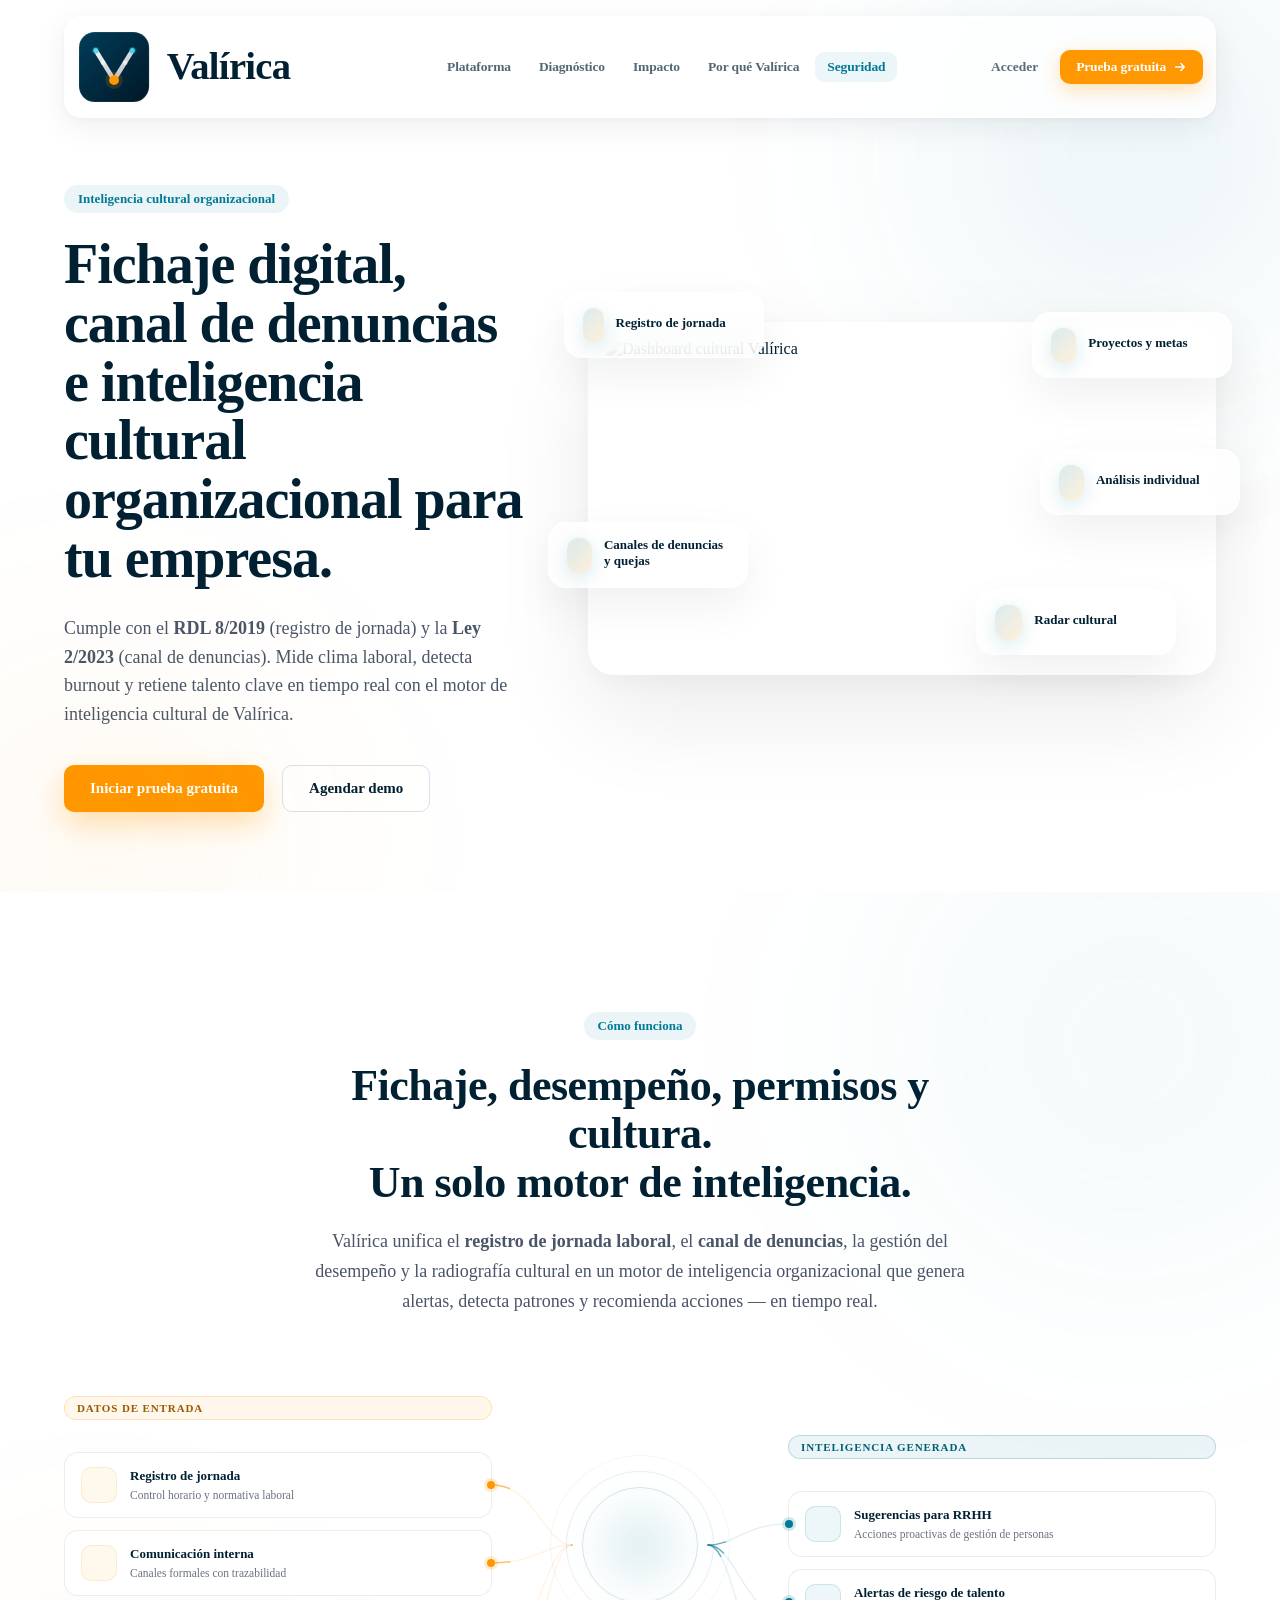
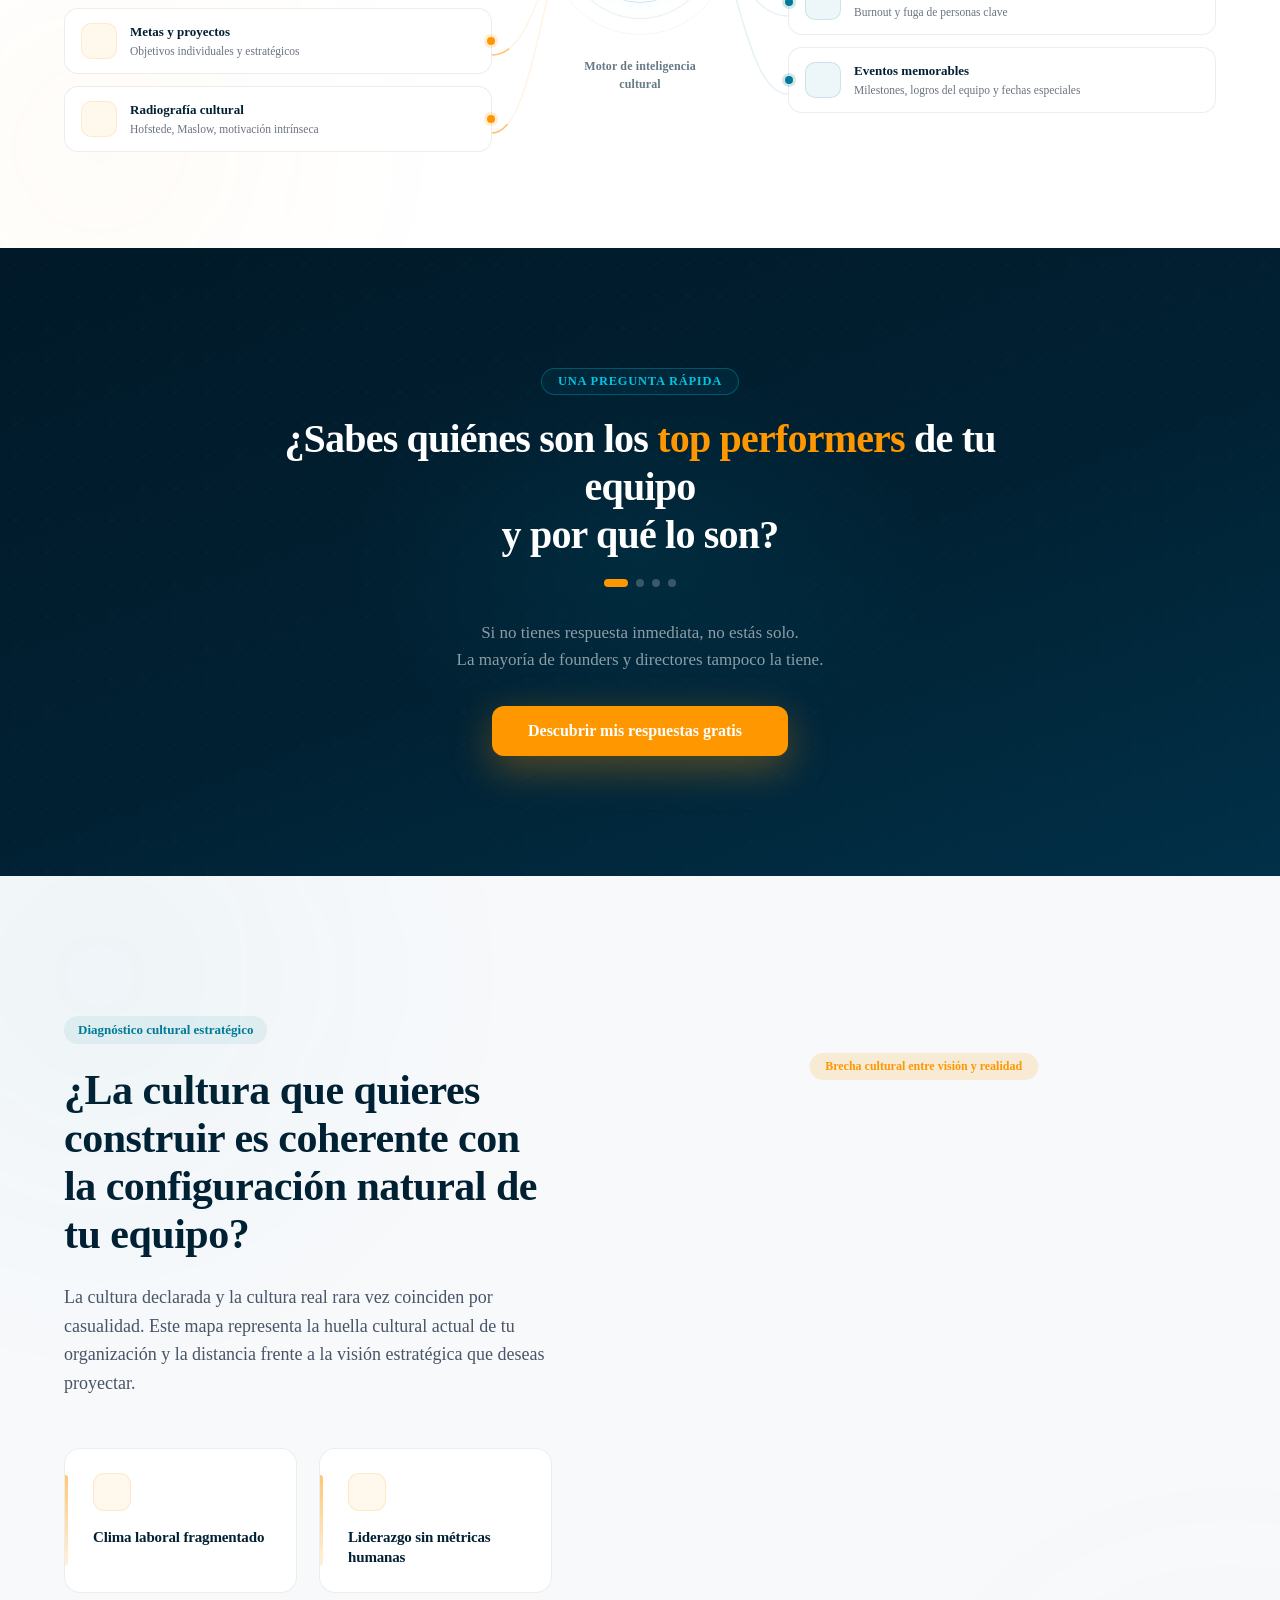
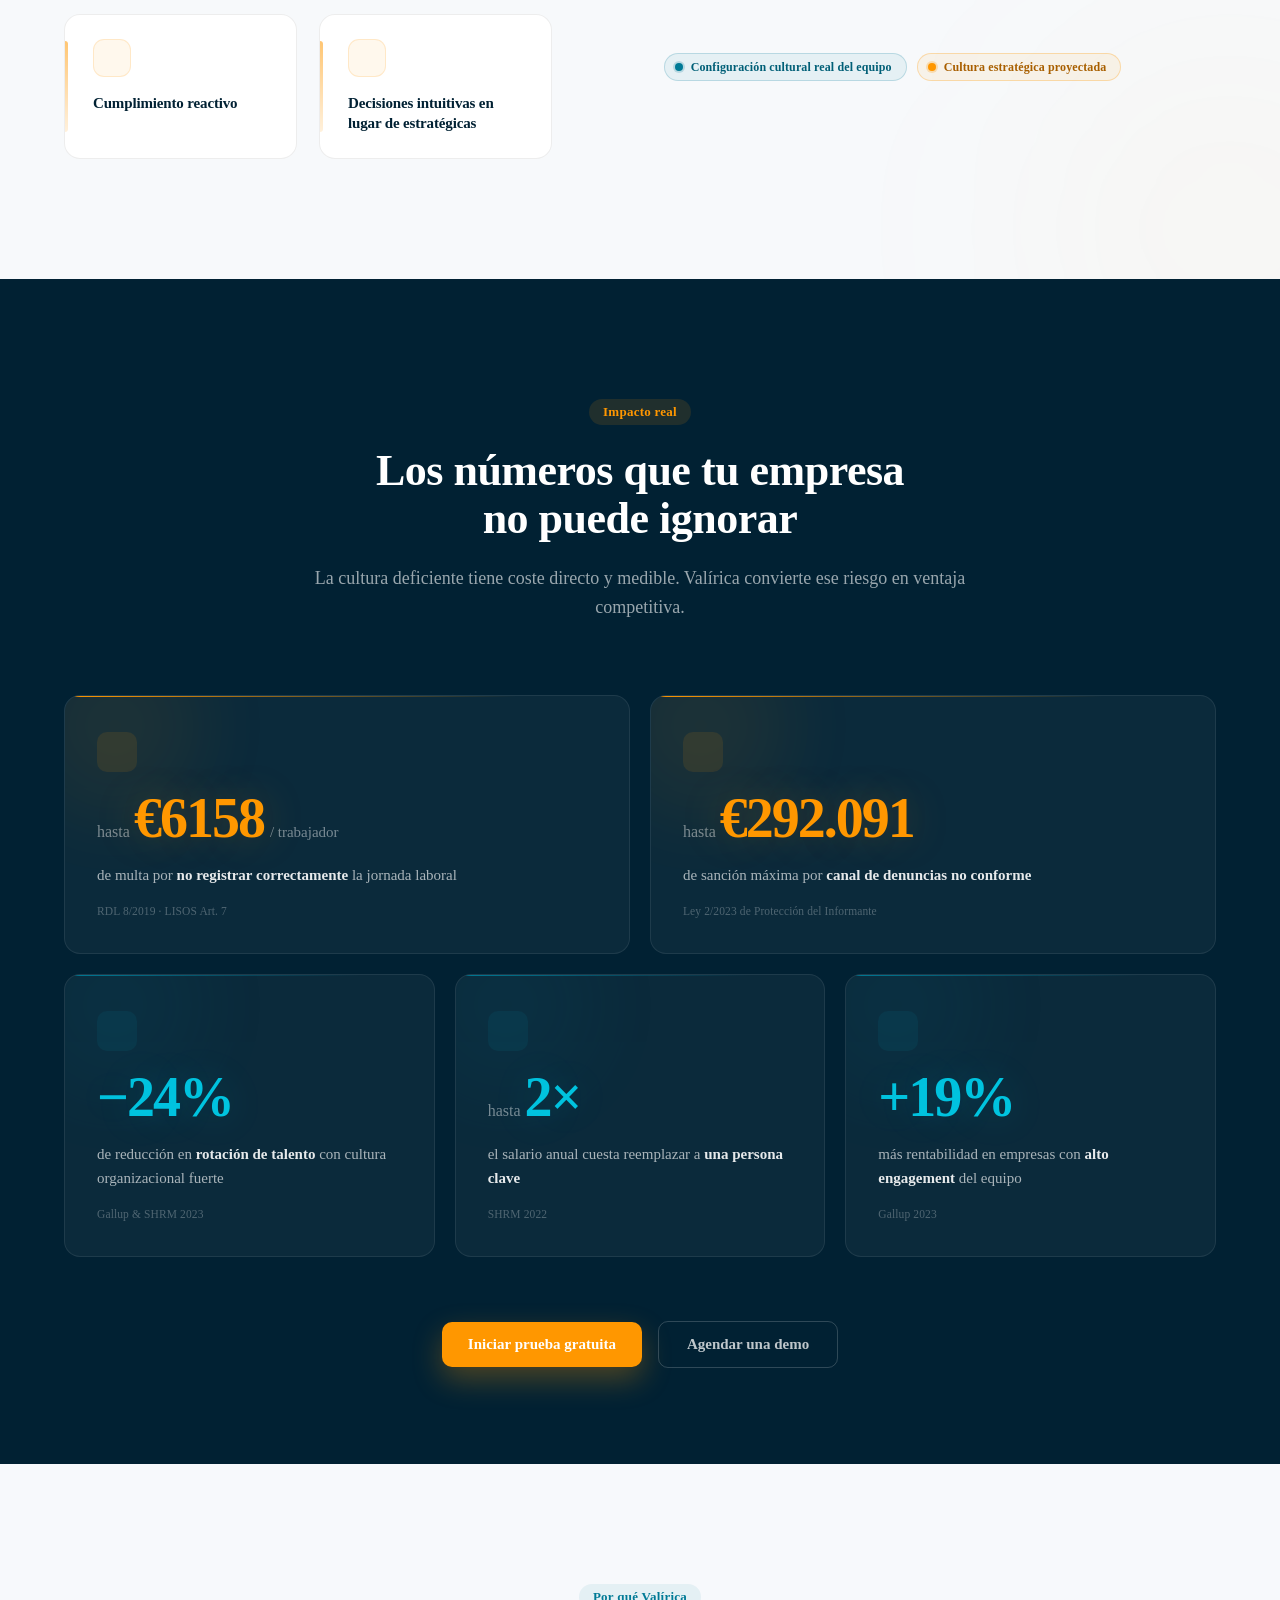
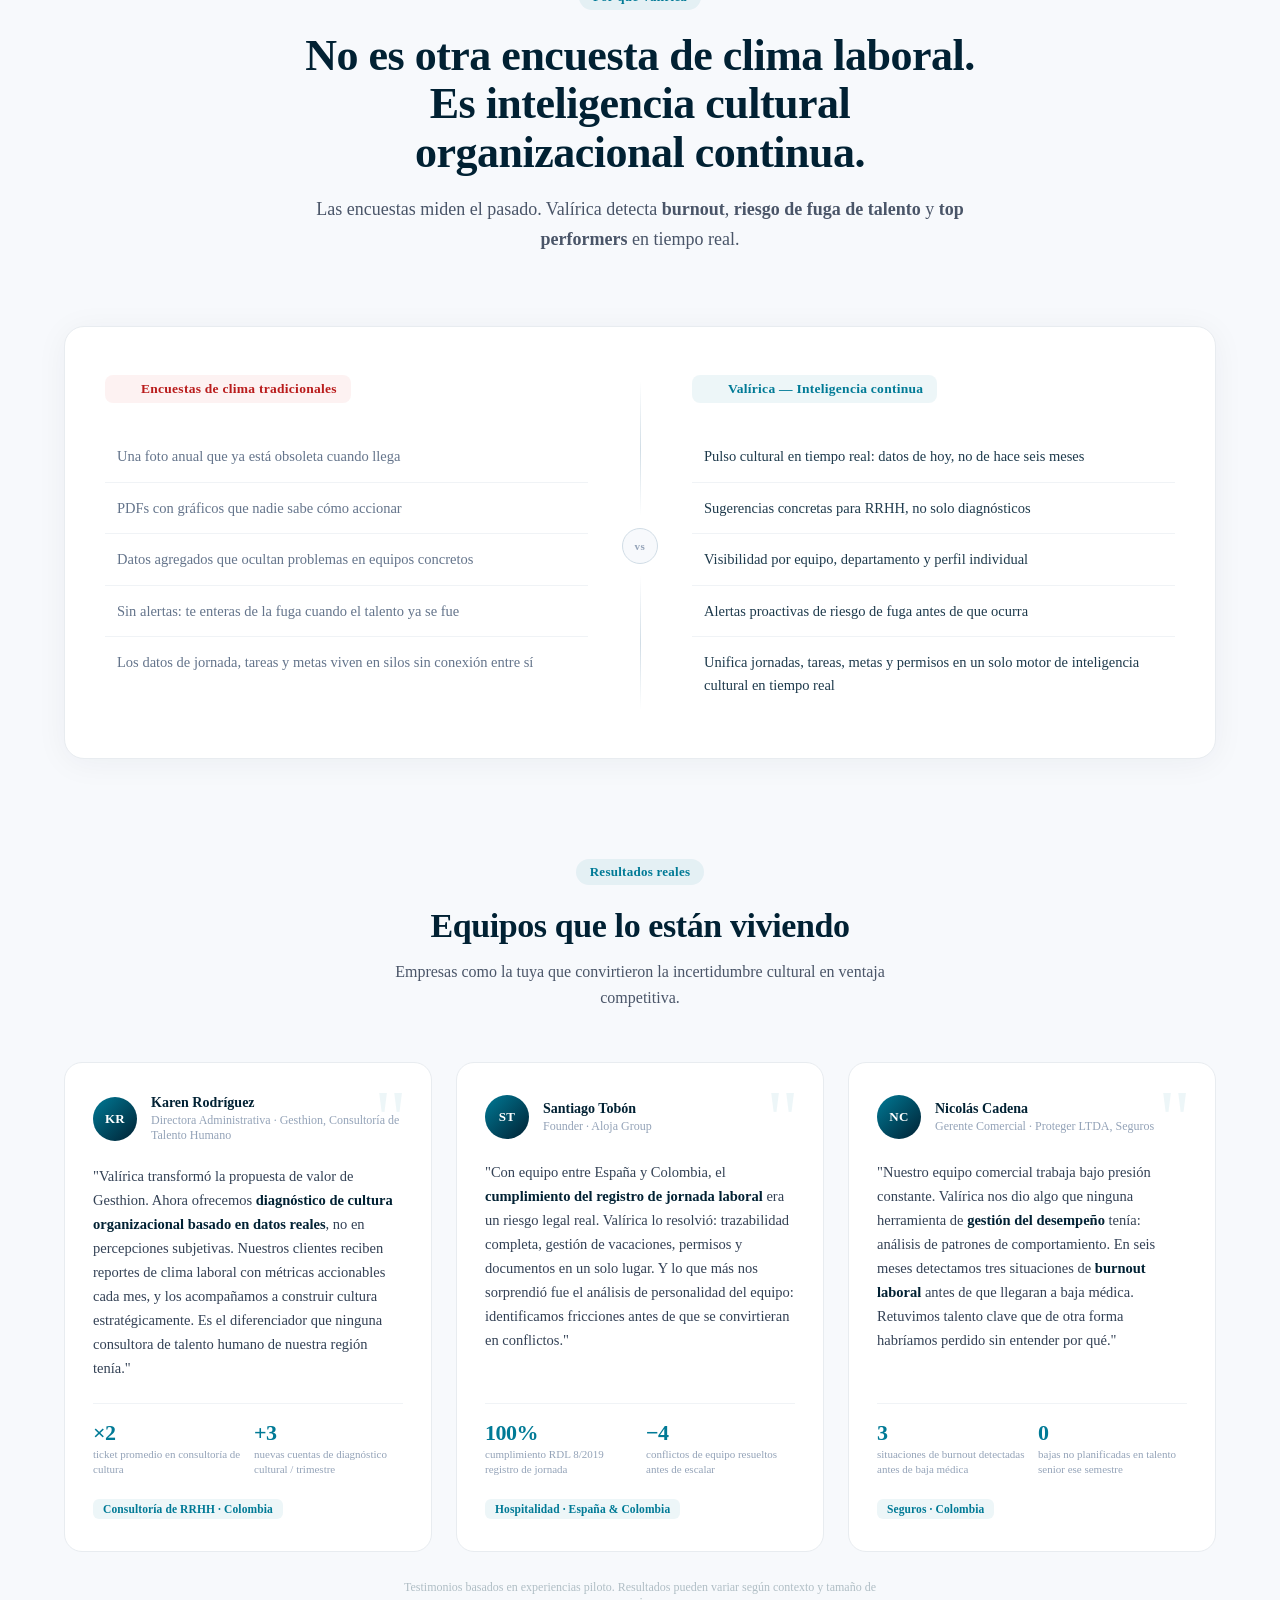
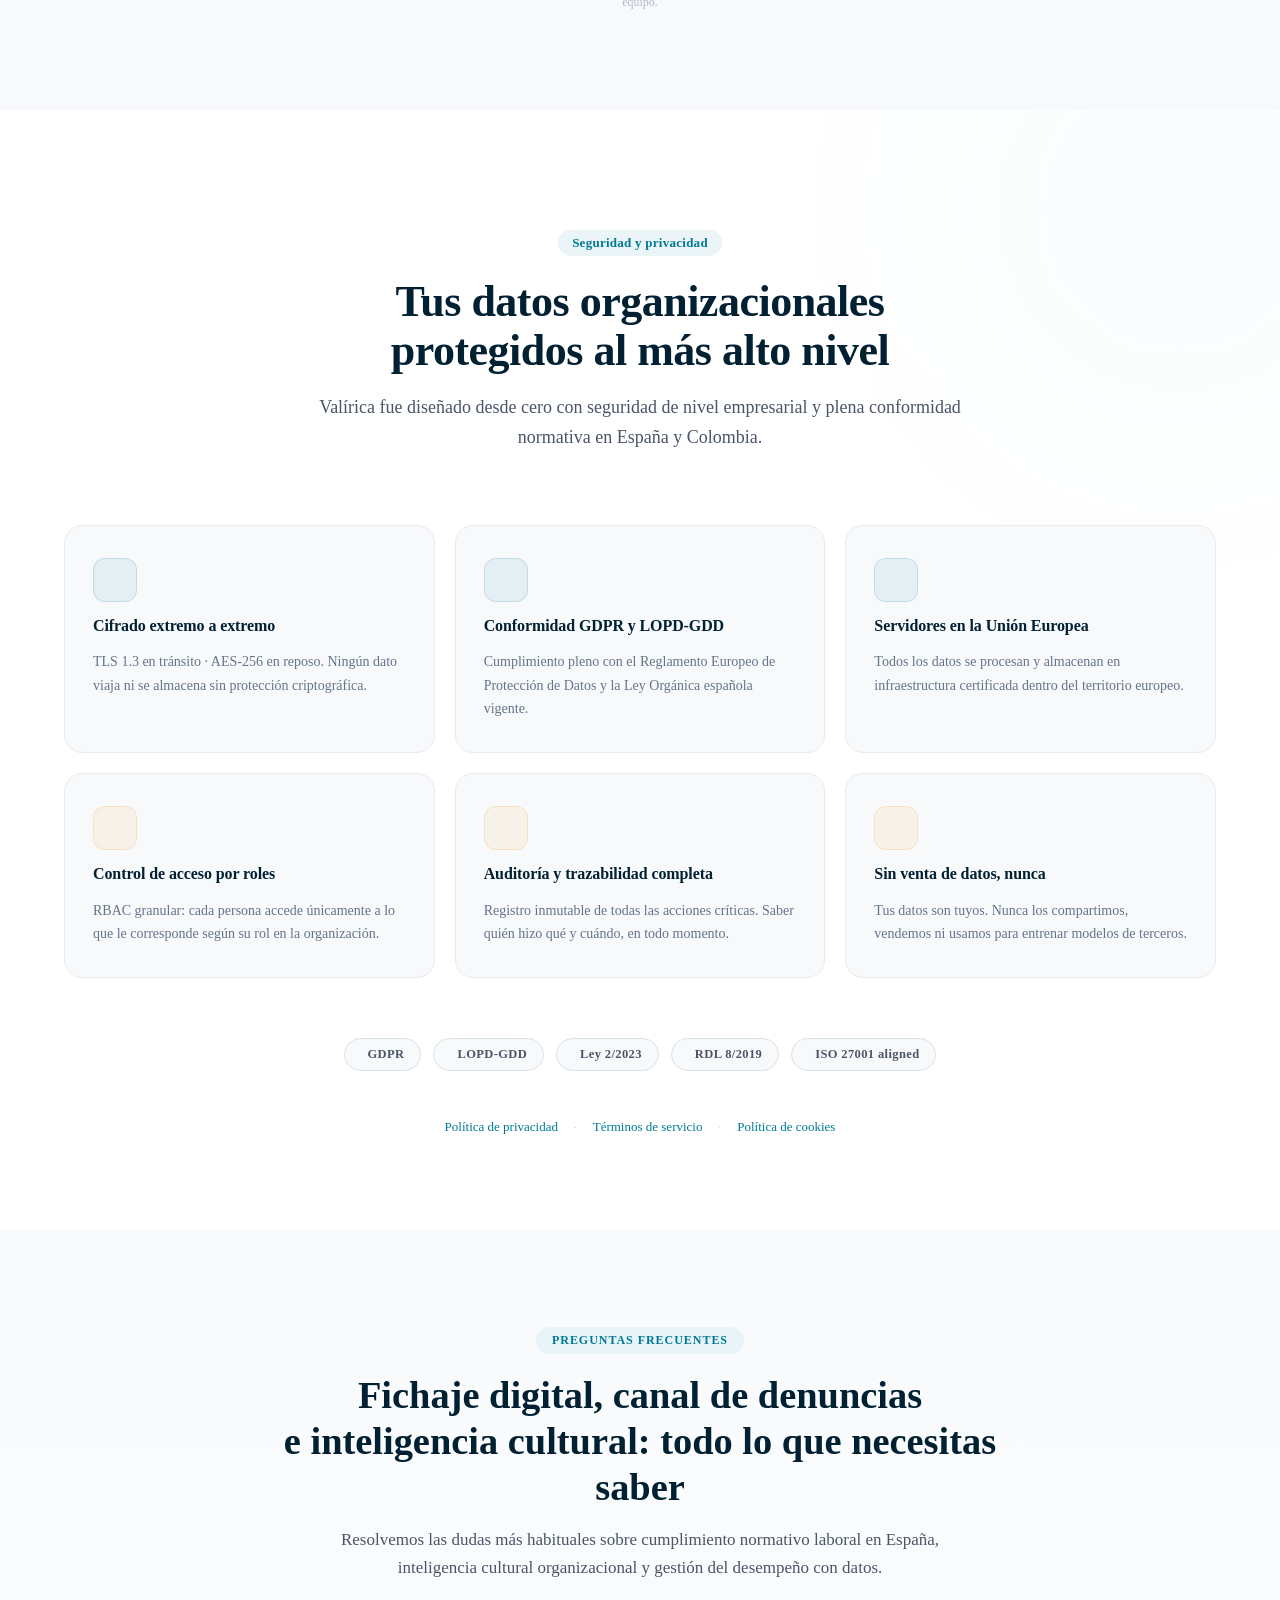
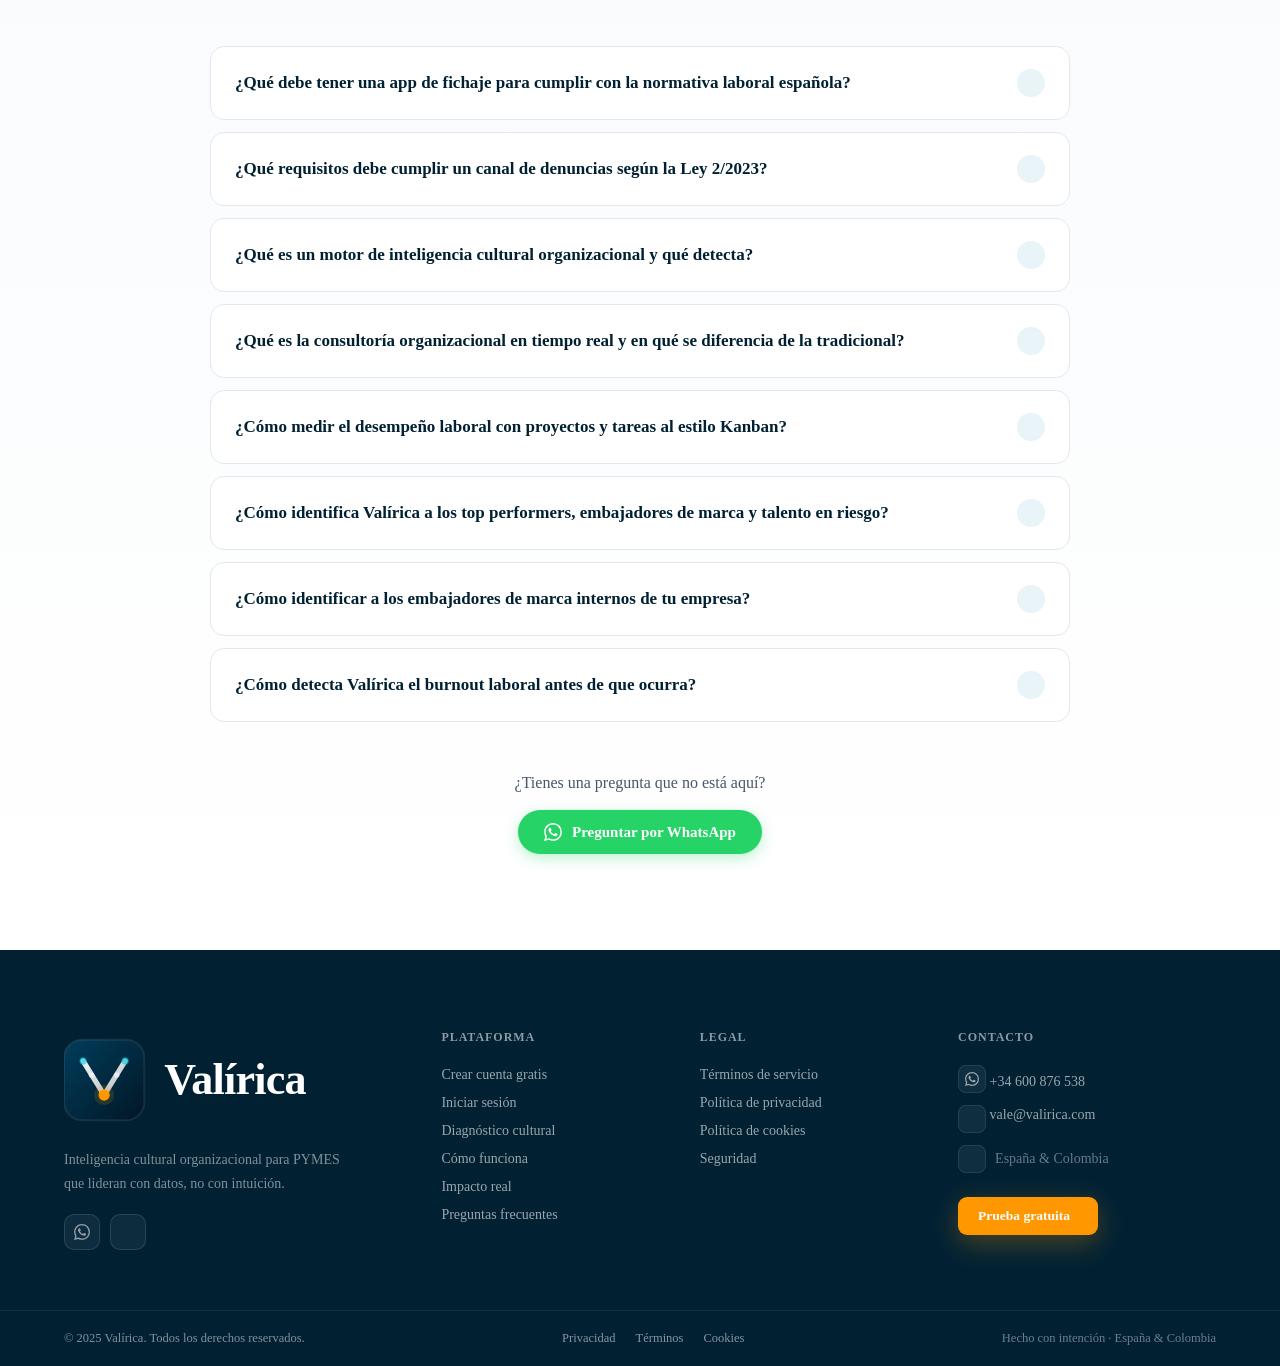
==== commit d4d8c587: "seo: añadir PQR sobre embajadores de marca y detección temprana de burnout - Nueva pregunta: ¿Cómo i" ====
--- a/index.html
+++ b/index.html
@@ -203,6 +203,22 @@
               "@type": "Answer",
               "text": "El motor de inteligencia cultural de Valírica cruza datos de rendimiento en tareas, cumplimiento de metas, patrones de comunicación, alineación cultural y comportamiento en el tiempo para identificar automáticamente: top performers (alta consistencia en resultados e impacto), embajadores de marca (transmiten los valores de la empresa y generan confianza), y movilizadores (influencia positiva en el equipo hacia los objetivos organizacionales). Esta identificación es continua y basada en comportamiento real, no en autoevaluaciones ni evaluaciones subjetivas de managers."
             }
+          },
+          {
+            "@type": "Question",
+            "name": "¿Cómo identificar a los embajadores de marca internos de una empresa?",
+            "acceptedAnswer": {
+              "@type": "Answer",
+              "text": "Valírica identifica a los embajadores de marca internos cruzando dos capas de análisis: la radiografía cultural de la empresa (los valores y comportamientos que la organización quiere proyectar) y la radiografía cultural individual de cada empleado (cómo trabaja, qué lo motiva y qué valores guían sus decisiones). Las personas con mayor coincidencia entre ambas capas son los embajadores de marca potenciales: encarnan de forma natural la cultura deseada y actúan como movilizadores que influencian a sus compañeros de forma orgánica, acelerando la transformación cultural del equipo sin necesidad de autoridad jerárquica. Valírica genera un ranking de alineación cultural por persona actualizado en tiempo real."
+            }
+          },
+          {
+            "@type": "Question",
+            "name": "¿Cómo detectar el burnout laboral antes de que ocurra?",
+            "acceptedAnswer": {
+              "@type": "Answer",
+              "text": "Valírica detecta el burnout laboral de forma temprana monitorizando de forma continua múltiples variables: caída sostenida en el rendimiento de tareas, horas extras continuadas, aumento en la frecuencia de ausencias o llegadas tarde, cambios en patrones de comunicación interna, desconexión de metas y proyectos, variaciones en la alineación cultural individual y concentración desproporcionada de carga de trabajo. Cuando el motor de inteligencia cultural detecta convergencia de varios de estos indicadores, envía automáticamente una alerta temprana al líder del equipo o responsable de RRHH con contexto sobre qué está pasando, desde cuándo y con qué intensidad, permitiendo intervenir antes de que el problema genere una baja médica o una renuncia."
+            }
           }
         ]
       }
@@ -1260,6 +1276,58 @@
           <p>Esta identificación es <strong>continua, objetiva y basada en comportamiento real</strong>. No depende de encuestas de autoevaluación ni de la opinión de un manager. Permite tomar decisiones de <strong>retención, promoción y desarrollo</strong> con datos sólidos.</p>
           <a href="https://app.valirica.com/registro.php" class="pqr-cta" target="_blank" rel="noopener noreferrer">
             Identificar el talento de tu equipo <i data-lucide="arrow-right" class="pqr-cta-icon"></i>
+          </a>
+        </div>
+      </details>
+
+      <!-- Q7: Embajadores de marca -->
+      <details class="pqr-item" name="pqr">
+        <summary class="pqr-question">
+          <span class="pqr-q-text">¿Cómo identificar a los embajadores de marca internos de tu empresa?</span>
+          <span class="pqr-icon" aria-hidden="true">
+            <i data-lucide="chevron-down"></i>
+          </span>
+        </summary>
+        <div class="pqr-answer">
+          <p>Un <strong>embajador de marca interno</strong> es una persona que, más allá de su rol formal, encarna de forma natural los valores de la organización, genera confianza en el equipo y moviliza a otras personas hacia la cultura que la empresa quiere construir. Identificarlos correctamente es uno de los activos estratégicos más subestimados en la gestión de personas.</p>
+          <p>Valírica lo detecta a través de un proceso de dos capas:</p>
+          <ul>
+            <li><strong>Radiografía cultural de la empresa</strong>: primero se mapea la cultura organizacional deseada —los valores, el estilo de liderazgo, la forma de colaborar y los comportamientos que la empresa quiere proyectar— usando modelos como Hofstede y motivación intrínseca.</li>
+            <li><strong>Radiografía cultural individual de cada empleado</strong>: a continuación, cada miembro del equipo realiza su propio diagnóstico cultural. Se analiza cómo trabaja, qué lo motiva, cómo se relaciona con el equipo y qué valores guían sus decisiones cotidianas.</li>
+          </ul>
+          <p>Cuando se cruzan ambas capas, emergen las <strong>coincidencias entre la cultura que la empresa quiere construir y la configuración natural de cada persona</strong>. Quienes muestran mayor alineación no solo son los candidatos más sólidos a embajadores de marca: son también los <strong>movilizadores culturales</strong> con más potencial para acelerar la transformación del equipo.</p>
+          <p>Estas personas pueden convertirse en referentes informales que influencian a sus compañeros de forma orgánica, sin necesidad de autoridad jerárquica. Son el puente entre la cultura declarada por la dirección y la cultura vivida día a día. Identificarlos y activarlos es <strong>hasta 3 veces más efectivo que programas de formación en cultura</strong> aplicados de forma masiva.</p>
+          <p>Valírica genera automáticamente un ranking de alineación cultural por persona, actualizado en tiempo real a medida que el equipo evoluciona, permitiendo a RRHH y dirección <strong>tomar decisiones de desarrollo y reconocimiento basadas en datos</strong>, no en percepciones subjetivas.</p>
+          <a href="https://app.valirica.com/registro.php" class="pqr-cta" target="_blank" rel="noopener noreferrer">
+            Identificar embajadores de tu equipo <i data-lucide="arrow-right" class="pqr-cta-icon"></i>
+          </a>
+        </div>
+      </details>
+
+      <!-- Q8: Detección de burnout -->
+      <details class="pqr-item" name="pqr">
+        <summary class="pqr-question">
+          <span class="pqr-q-text">¿Cómo detecta Valírica el burnout laboral antes de que ocurra?</span>
+          <span class="pqr-icon" aria-hidden="true">
+            <i data-lucide="chevron-down"></i>
+          </span>
+        </summary>
+        <div class="pqr-answer">
+          <p>El <strong>burnout laboral</strong> —síndrome de agotamiento profesional reconocido por la OMS— rara vez llega de golpe. Se desarrolla de forma gradual a través de patrones de comportamiento que, individualmente, pasan desapercibidos, pero que en conjunto son señales inequívocas de riesgo. El problema es que la mayoría de las empresas solo lo detectan cuando ya ha generado una baja médica o una renuncia.</p>
+          <p>Valírica monitoriza de forma continua un conjunto de variables operativas y conductuales para enviar <strong>alertas tempranas a los líderes del equipo</strong> antes de que el burnout se materialice. Entre las variables que analiza el sistema:</p>
+          <ul>
+            <li><strong>Caída sostenida en el rendimiento</strong>: descenso en el cumplimiento de tareas, aumento en los plazos de entrega o reducción de la calidad percibida respecto a la línea base del empleado.</li>
+            <li><strong>Horas extras continuadas</strong>: patrones de sobretiempo sostenido que superan los umbrales saludables, especialmente cuando se combinan con baja productividad relativa.</li>
+            <li><strong>Frecuencia de ausencias y llegadas tarde</strong>: incremento estadísticamente significativo en el ausentismo o la impuntualidad respecto al comportamiento histórico del empleado.</li>
+            <li><strong>Cambios en patrones de comunicación</strong>: reducción en la participación en canales formales, menor respuesta a mensajes, o cambios bruscos en el tono de las comunicaciones registradas en la plataforma.</li>
+            <li><strong>Desconexión de metas y proyectos</strong>: menor actualización de tareas asignadas, abandono de objetivos individuales o reducción del progreso en proyectos que antes avanzaban con normalidad.</li>
+            <li><strong>Variaciones en la alineación cultural</strong>: cambios en la radiografía cultural individual que sugieren pérdida de motivación intrínseca o desconexión con los valores del equipo.</li>
+            <li><strong>Concentración de carga en una sola persona</strong>: el sistema detecta cuando un empleado acumula una proporción desproporcionada de tareas críticas respecto al equipo.</li>
+          </ul>
+          <p>Ninguna de estas señales, por sí sola, indica burnout. Es el <strong>patrón combinado y su evolución en el tiempo</strong> lo que activa la alerta. Cuando el motor de inteligencia cultural detecta convergencia de múltiples indicadores, notifica automáticamente al líder o responsable de RRHH con contexto suficiente para actuar: qué está pasando, desde cuándo y con qué intensidad.</p>
+          <p>Esto permite pasar de una gestión reactiva —enterarse del problema cuando ya hay baja médica— a una gestión proactiva: <strong>intervenir antes de que el talento se rompa o se vaya</strong>.</p>
+          <a href="https://app.valirica.com/registro.php" class="pqr-cta" target="_blank" rel="noopener noreferrer">
+            Activar alertas de burnout en tu equipo <i data-lucide="arrow-right" class="pqr-cta-icon"></i>
           </a>
         </div>
       </details>
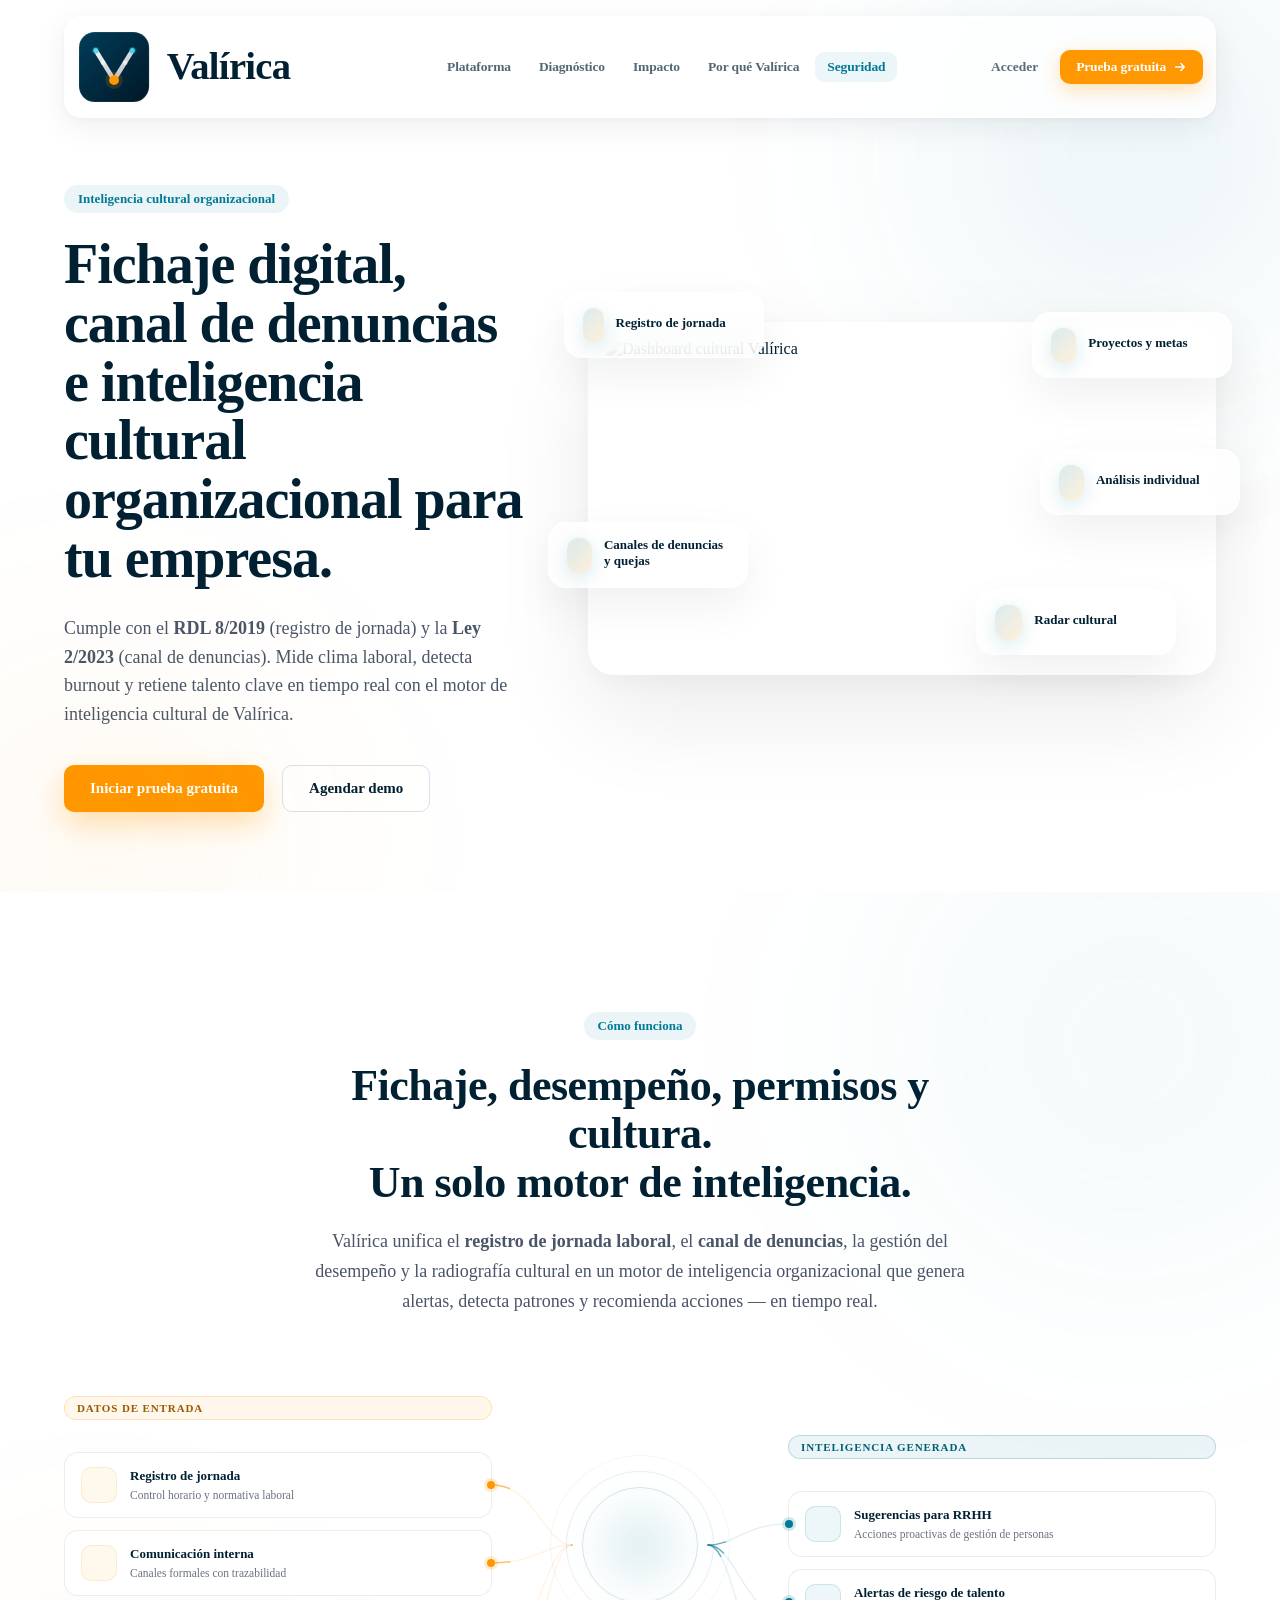
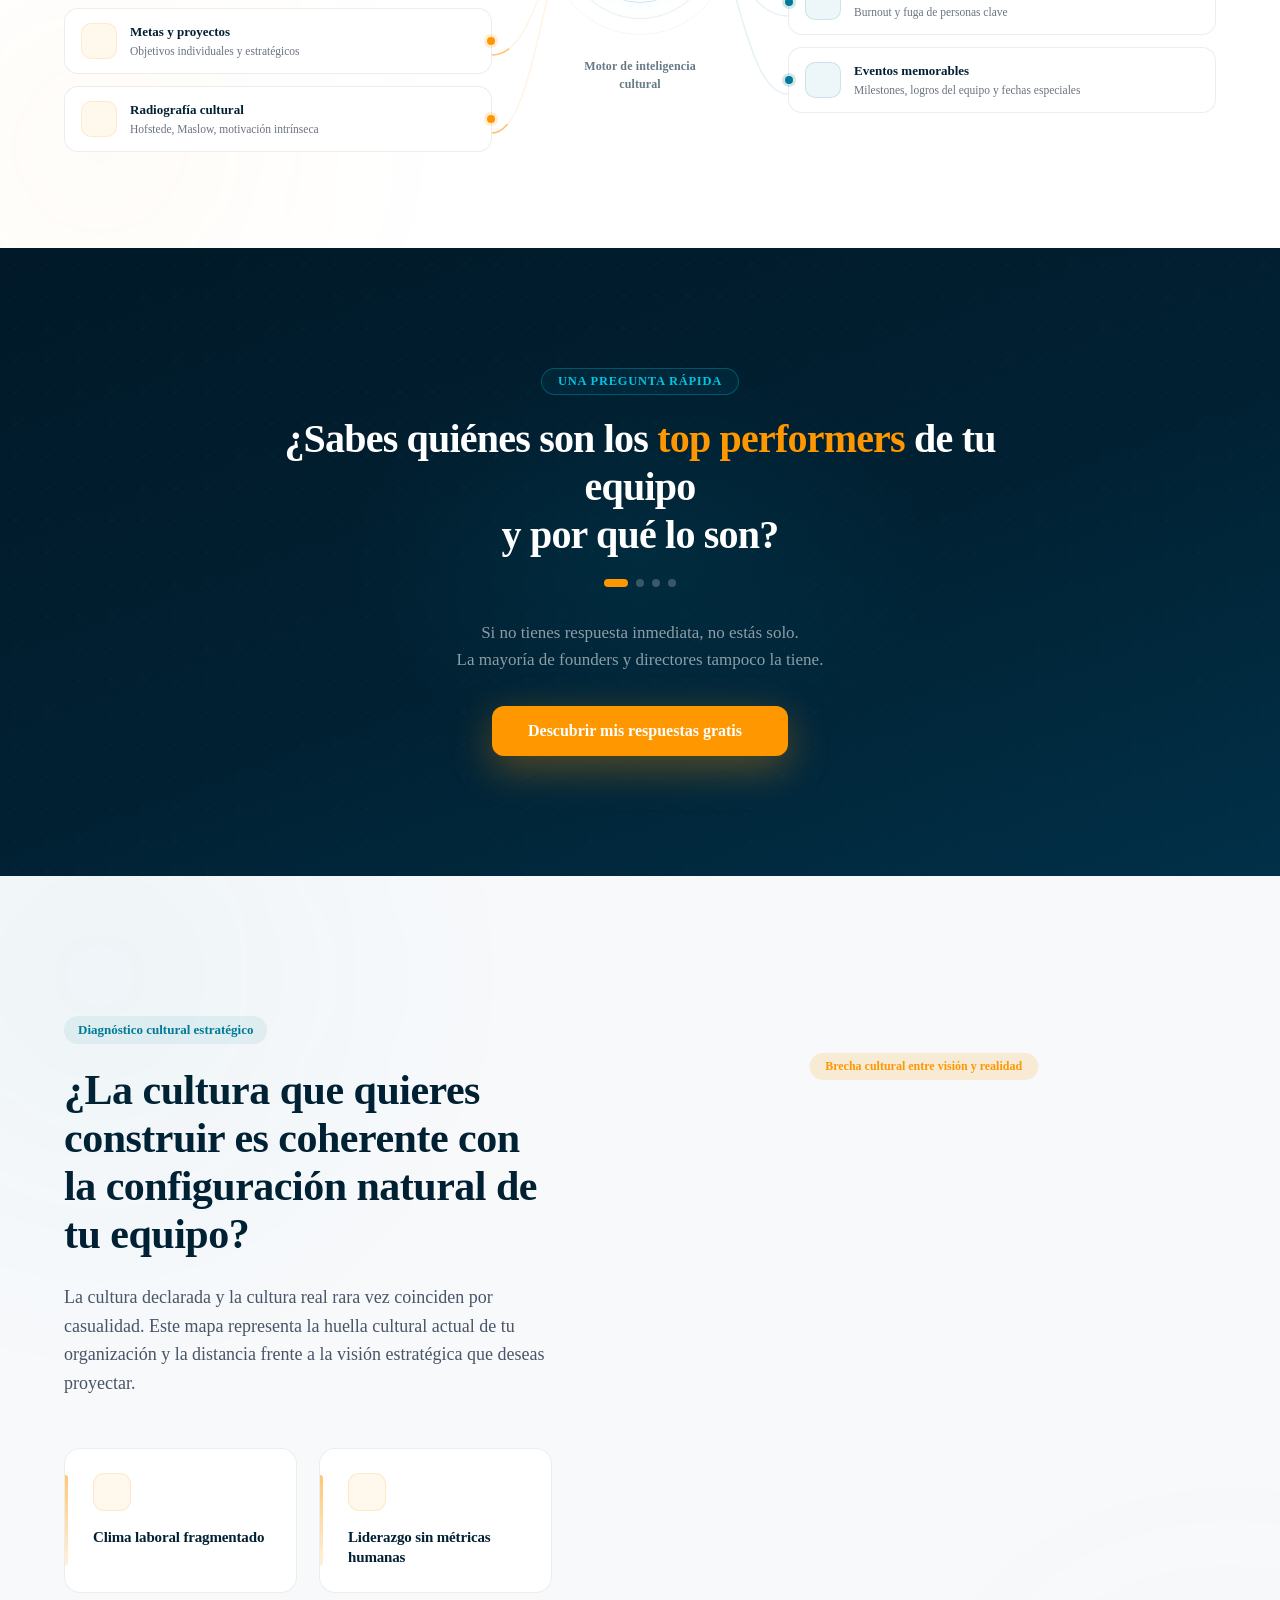
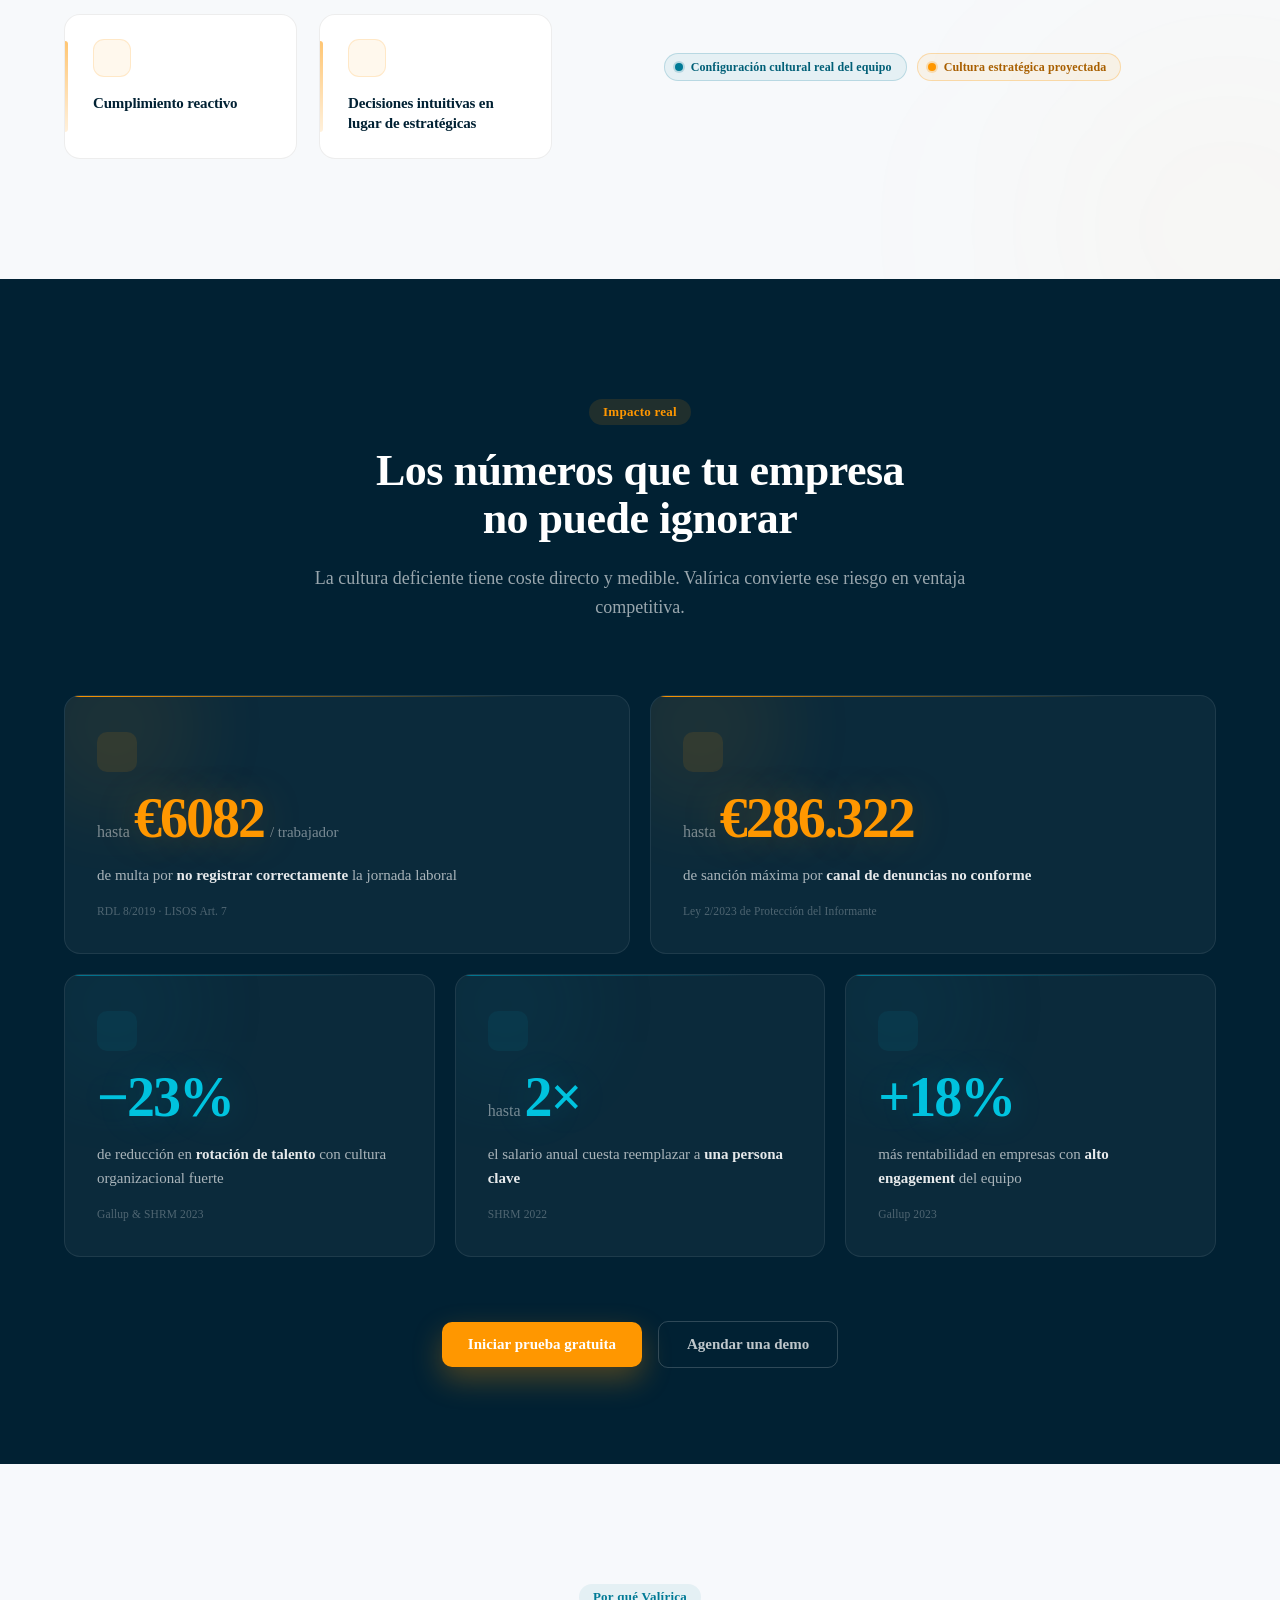
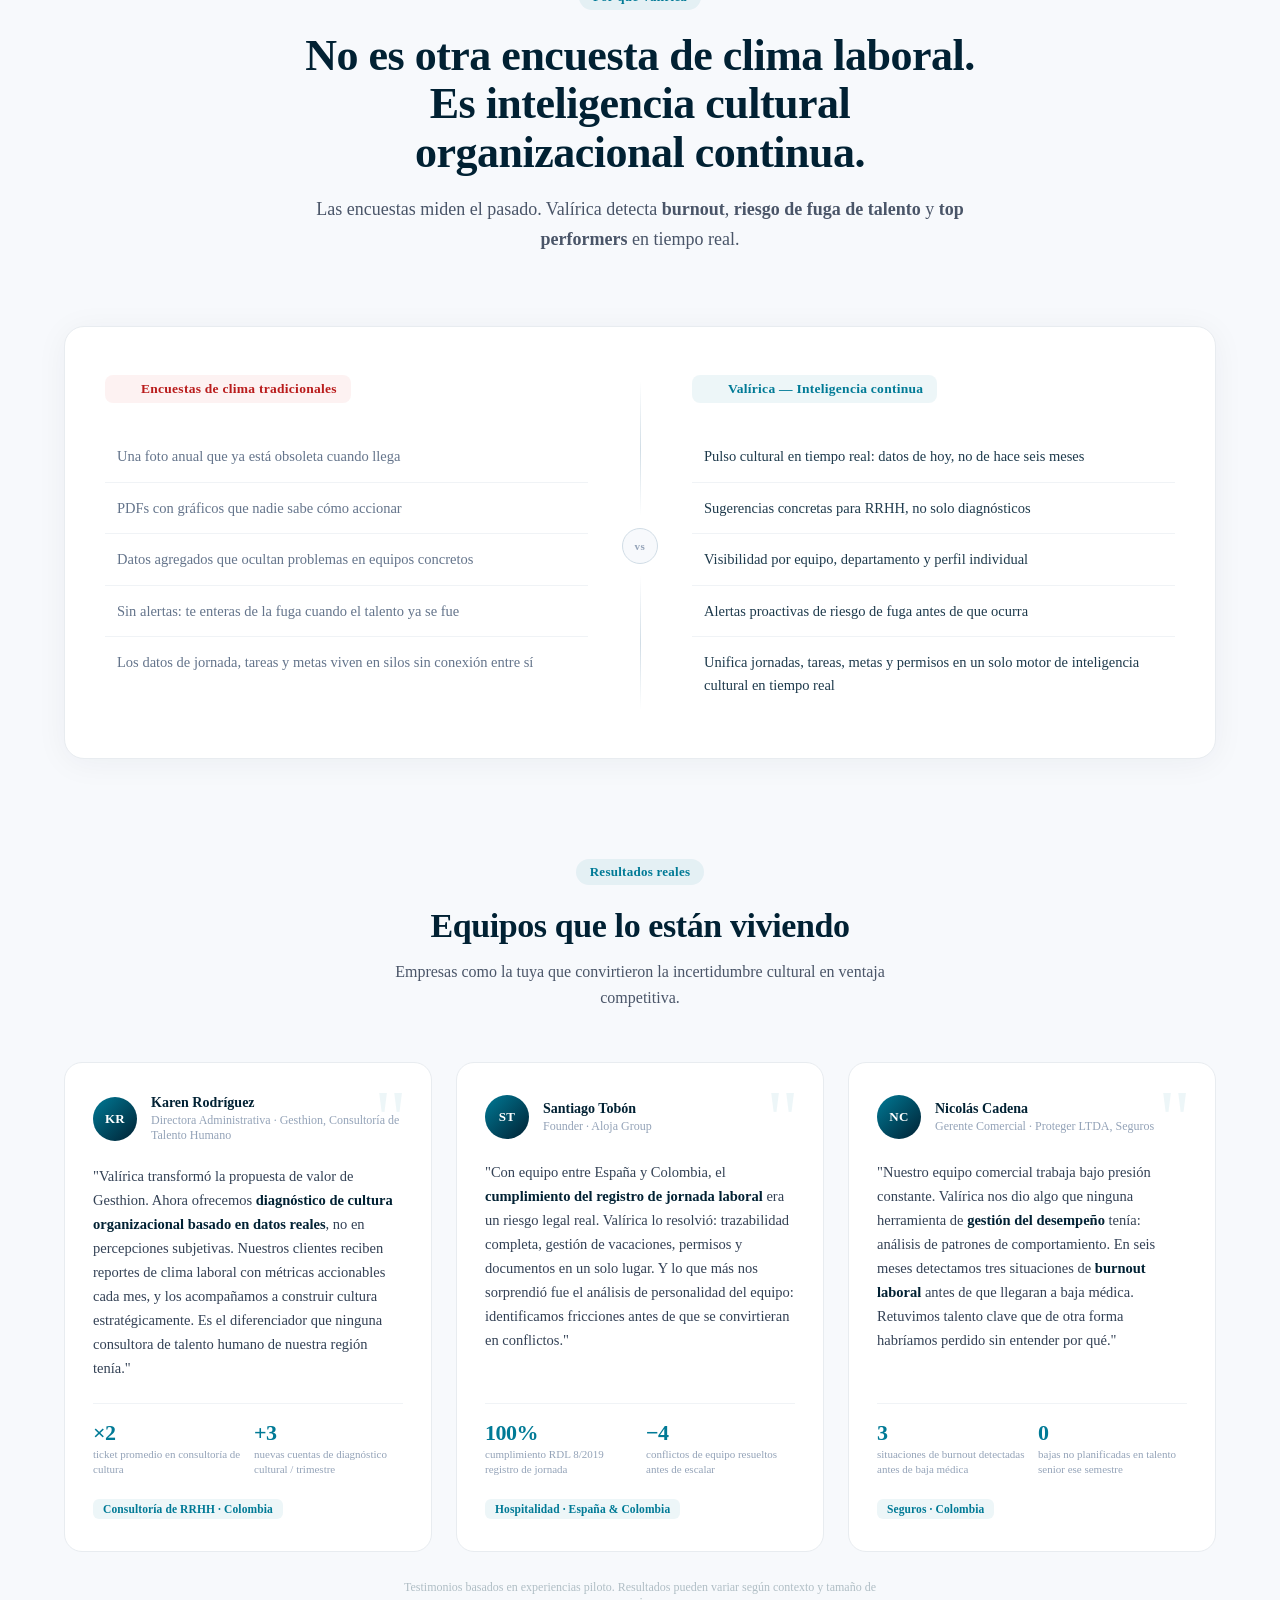
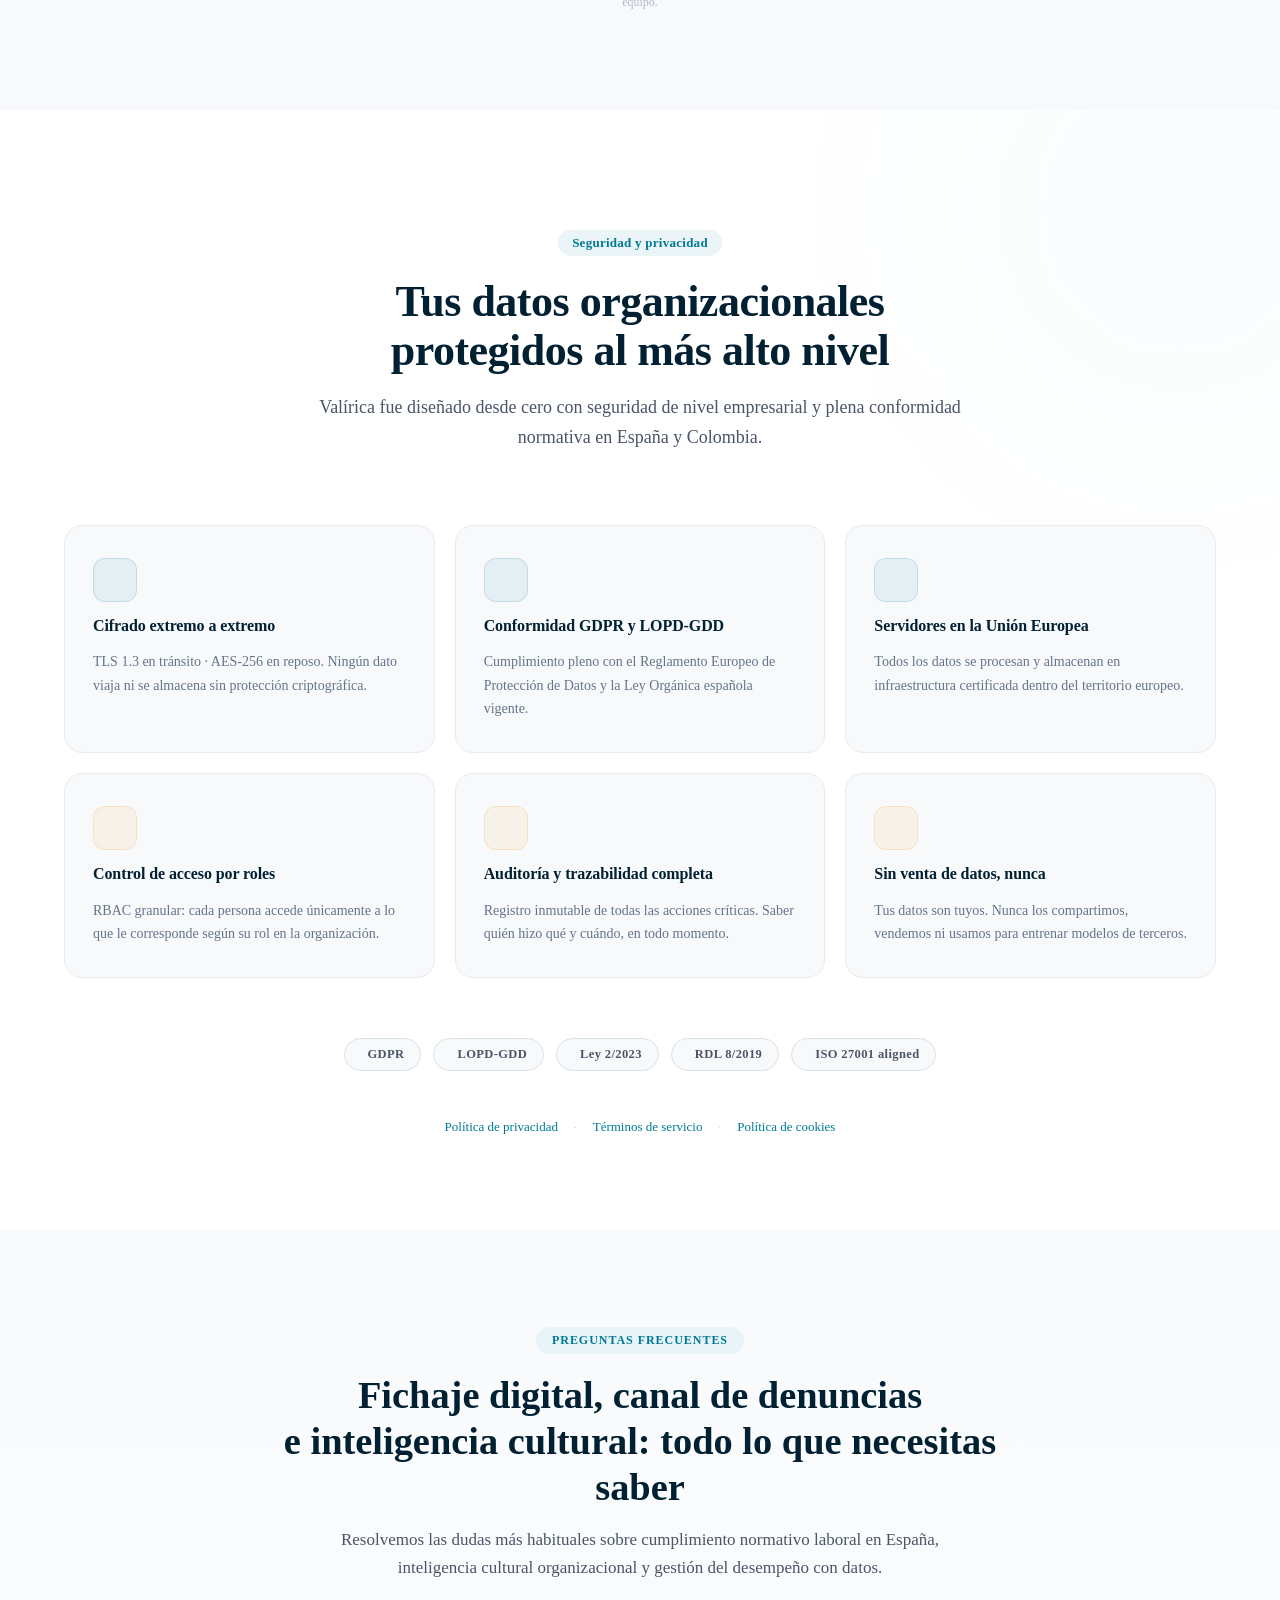
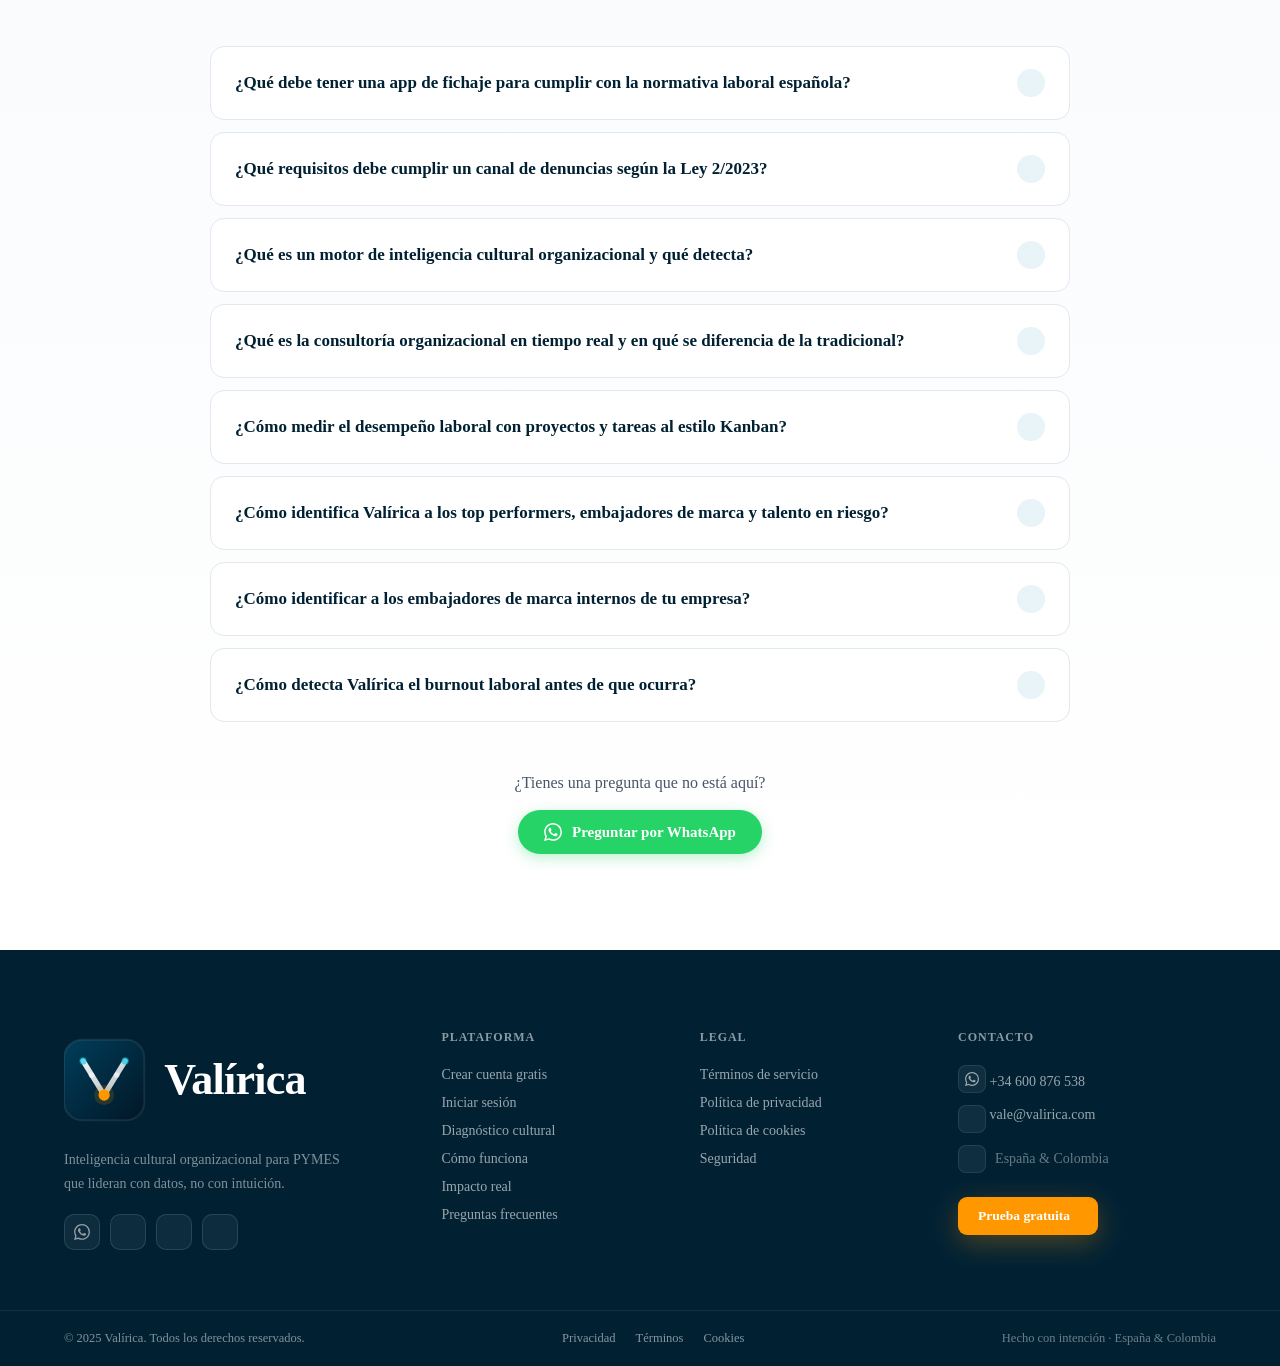
==== commit c79a727c: "fix(scroll): pointer-events:none en floating cards para Chrome/Magic Mouse El bug se producía porque" ====
--- a/index.html
+++ b/index.html
@@ -14,9 +14,9 @@
   <meta charset="UTF-8">
   <meta name="viewport" content="width=device-width, initial-scale=1.0">
 
-  <title>Valírica · App de Fichaje Digital, Canal de Denuncias e Inteligencia Cultural para PYMES</title>
+  <title>Valírica · Fichaje, Canal de Denuncias e Cultura PYMES</title>
   <meta name="description"
-    content="Software para PYMES en España: app de fichaje digital conforme a RDL 8/2019, canal de denuncias según Ley 2/2023, gestión del desempeño y motor de inteligencia cultural organizacional en tiempo real.">
+    content="Fichaje digital (RDL 8/2019), canal de denuncias (Ley 2/2023) e inteligencia cultural para PYMES en España. Detecta burnout y retiene talento clave.">
   <meta name="keywords"
     content="app fichaje digital España, registro jornada laboral RDL 8/2019, canal de denuncias Ley 2/2023, inteligencia cultural organizacional, clima laboral tiempo real, gestión desempeño empleados, burnout laboral detección, retención talento, software RRHH PYMES España">
 
@@ -85,7 +85,11 @@
           "availableLanguage": ["Spanish"],
           "contactOption": "TollFree"
         },
-        "sameAs": ["https://www.linkedin.com/company/valirica"],
+        "sameAs": [
+          "https://www.linkedin.com/company/valirica",
+          "https://www.instagram.com/valirica.rrhh",
+          "https://www.youtube.com/channel/UC6DmXMbAuyX-5QxYlv7WnLA"
+        ],
         "areaServed": [
           { "@type": "Country", "name": "España" },
           { "@type": "Country", "name": "Colombia" }
@@ -116,9 +120,13 @@
         "@type": "WebSite",
         "@id": "https://www.valirica.com/#website",
         "url": "https://www.valirica.com",
-        "name": "Valírica · App de Fichaje, Canal de Denuncias e Inteligencia Cultural para PYMES",
+        "name": "Valírica · Fichaje, Canal de Denuncias e Cultura PYMES",
         "publisher": { "@id": "https://www.valirica.com/#organization" },
         "inLanguage": "es",
+        "sameAs": [
+          "https://www.instagram.com/valirica.rrhh",
+          "https://www.youtube.com/channel/UC6DmXMbAuyX-5QxYlv7WnLA"
+        ],
         "potentialAction": {
           "@type": "SearchAction",
           "target": "https://www.valirica.com/?s={search_term_string}",
@@ -382,7 +390,7 @@
         </div>
 
 
-        <div class="mobile-modules">
+        <div class="mobile-modules" aria-hidden="true">
           <div class="mobile-track">
 
             <div class="mobile-card">
@@ -429,7 +437,7 @@
         </div>
 
 
-        <div class="floating-card card-1" data-depth="3">
+        <div class="floating-card card-1" data-depth="3" aria-hidden="true">
           <div class="card-icon"><i data-lucide="clock"></i></div>
           <div class="card-text">
             <strong>Registro de jornada</strong>
@@ -437,7 +445,7 @@
           </div>
         </div>
 
-        <div class="floating-card card-2" data-depth="4">
+        <div class="floating-card card-2" data-depth="4" aria-hidden="true">
           <div class="card-icon"><i data-lucide="clipboard-list"></i></div>
           <div class="card-text">
             <strong>Proyectos y metas</strong>
@@ -445,7 +453,7 @@
           </div>
         </div>
 
-        <div class="floating-card card-3" data-depth="5">
+        <div class="floating-card card-3" data-depth="5" aria-hidden="true">
           <div class="card-icon"><i data-lucide="users"></i></div>
           <div class="card-text">
             <strong>Análisis individual</strong>
@@ -453,7 +461,7 @@
           </div>
         </div>
 
-        <div class="floating-card card-4" data-depth="6">
+        <div class="floating-card card-4" data-depth="6" aria-hidden="true">
           <div class="card-icon"><i data-lucide="activity"></i></div>
           <div class="card-text">
             <strong>Radar cultural</strong>
@@ -461,7 +469,7 @@
           </div>
         </div>
 
-        <div class="floating-card card-5" data-depth="5">
+        <div class="floating-card card-5" data-depth="5" aria-hidden="true">
           <div class="card-icon"><i data-lucide="shield-alert"></i></div>
           <div class="card-text">
             <strong>Canales de denuncias y quejas</strong>
@@ -1383,6 +1391,20 @@
              aria-label="Seguir a Valírica en LinkedIn">
             <i data-lucide="linkedin"></i>
           </a>
+          <a href="https://www.instagram.com/valirica.rrhh"
+             class="footer-social-link"
+             target="_blank"
+             rel="me noopener noreferrer"
+             aria-label="Seguir a Valírica en Instagram (@valirica.rrhh)">
+            <i data-lucide="instagram"></i>
+          </a>
+          <a href="https://www.youtube.com/channel/UC6DmXMbAuyX-5QxYlv7WnLA"
+             class="footer-social-link"
+             target="_blank"
+             rel="me noopener noreferrer"
+             aria-label="Ver el canal de Valírica en YouTube (@valirica-rh)">
+            <i data-lucide="youtube"></i>
+          </a>
         </div>
       </div>
 
--- a/styles.css
+++ b/styles.css
@@ -1 +1,2 @@
 .navbar{position:fixed;top:0;left:0;right:0;z-index:9900;padding:16px 0;pointer-events:none}.nav-inner{pointer-events:all;display:flex;align-items:center;gap:8px;padding:15px 12px 15px 14px;border-radius:18px;background:rgba(255,255,255,0.82);backdrop-filter:blur(24px) saturate(200%);-webkit-backdrop-filter:blur(24px) saturate(200%);border:1px solid rgba(255,255,255,0.72);box-shadow:0 8px 32px rgba(1,33,51,0.07),0 2px 8px rgba(1,33,51,0.04),inset 0 1px 0 rgba(255,255,255,0.85);transition:background 350ms ease,box-shadow 350ms ease,border-color 350ms ease}.navbar.is-scrolled .nav-inner{background:rgba(255,255,255,0.94);border-color:rgba(255,255,255,0.90);box-shadow:0 12px 40px rgba(1,33,51,0.11),0 2px 8px rgba(1,33,51,0.06),inset 0 1px 0 rgba(255,255,255,0.98)}.nav-logo{display:inline-flex;align-items:center;text-decoration:none;flex-shrink:0;margin-right:4px}.nav-logo-img{height:70px;width:auto;display:block}.nav-links{display:flex;align-items:center;gap:4px;flex:1;justify-content:center}.nav-link{display:inline-block;padding:7px 12px;border-radius:9px;font-size:13.5px;font-weight:600;color:rgba(1,33,51,0.68);text-decoration:none;transition:color 180ms ease,background 180ms ease;white-space:nowrap;letter-spacing:-0.01em}.nav-link:hover{color:#012133;background:rgba(1,33,51,0.055)}.nav-link.is-active{color:#007a96;background:rgba(0,122,150,0.07)}.nav-actions{display:flex;align-items:center;gap:8px;flex-shrink:0;margin-left:4px}.nav-login{padding:8px 14px;border-radius:9px;font-size:13.5px;font-weight:600;color:rgba(1,33,51,0.65);text-decoration:none;transition:color 180ms ease,background 180ms ease;white-space:nowrap}.nav-login:hover{color:#012133;background:rgba(1,33,51,0.055)}.nav-cta{display:inline-flex;align-items:center;gap:7px;padding:9px 16px;border-radius:10px;background:#ff9700;color:#ffffff;font-size:13.5px;font-weight:700;text-decoration:none;box-shadow:0 6px 20px rgba(255,151,0,0.30);transition:transform 220ms ease,box-shadow 220ms ease;white-space:nowrap;letter-spacing:-0.01em}.nav-cta:hover{transform:translateY(-1px);box-shadow:0 10px 28px rgba(255,151,0,0.42)}.nav-cta:active{transform:scale(0.97);transition-duration:60ms}.nav-cta-arrow{width:14px;height:14px;flex-shrink:0;transition:transform 220ms ease}.nav-cta:hover .nav-cta-arrow{transform:translateX(2px)}.nav-burger{display:none;flex-direction:column;justify-content:center;align-items:center;gap:5px;width:38px;height:38px;border:none;background:rgba(1,33,51,0.05);border-radius:9px;cursor:pointer;padding:0;flex-shrink:0;transition:background 200ms ease;margin-left:4px}.nav-burger:hover{background:rgba(1,33,51,0.09)}.burger-line{display:block;height:1.8px;background:#012133;border-radius:2px;transition:transform 300ms cubic-bezier(.4,0,.2,1),opacity 300ms ease,width 300ms ease}.burger-line:nth-child(1){width:18px}.burger-line:nth-child(2){width:13px}.burger-line:nth-child(3){width:18px}.nav-burger[aria-expanded="true"] .burger-line:nth-child(1){width:18px;transform:translateY(6.8px) rotate(45deg)}.nav-burger[aria-expanded="true"] .burger-line:nth-child(2){opacity:0;transform:scaleX(0)}.nav-burger[aria-expanded="true"] .burger-line:nth-child(3){width:18px;transform:translateY(-6.8px) rotate(-45deg)}.nav-mobile-menu{max-height:0;overflow:hidden;transition:max-height 380ms cubic-bezier(.4,0,.2,1);pointer-events:none}.nav-mobile-menu.is-open{max-height:500px;pointer-events:all}.nav-mobile-menu .container{background:rgba(255,255,255,0.96);backdrop-filter:blur(24px) saturate(180%);-webkit-backdrop-filter:blur(24px) saturate(180%);border:1px solid rgba(255,255,255,0.78);border-top:none;border-radius:0 0 16px 16px;padding:10px 20px 20px;box-shadow:0 16px 40px rgba(1,33,51,0.10);margin-top:2px}.nav-mobile-links{display:flex;flex-direction:column;gap:2px;padding-bottom:14px;border-bottom:1px solid rgba(1,33,51,0.07);margin-bottom:14px}.nav-mobile-link{display:block;padding:10px 12px;border-radius:9px;font-size:15px;font-weight:600;color:rgba(1,33,51,0.72);text-decoration:none;transition:color 160ms ease,background 160ms ease}.nav-mobile-link:hover,.nav-mobile-link:active{color:#012133;background:rgba(1,33,51,0.05)}.nav-mobile-actions{display:flex;gap:10px;align-items:center}.nav-mobile-login{padding:10px 16px;border-radius:9px;font-size:14px;font-weight:600;color:rgba(1,33,51,0.65);text-decoration:none;background:rgba(1,33,51,0.05);flex:1;text-align:center;transition:background 160ms ease,color 160ms ease}.nav-mobile-login:hover{background:rgba(1,33,51,0.09);color:#012133}.nav-mobile-cta{flex:1;justify-content:center;padding:10px 16px;font-size:14px}@media (max-width:1024px){.nav-link{font-size:13px;padding:7px 9px}.nav-login{font-size:13px;padding:8px 11px}.nav-cta{font-size:13px;padding:9px 13px}}@media (max-width:768px){.navbar{pointer-events:all;padding:0;background:rgba(255,255,255,0.65);backdrop-filter:blur(22px) saturate(180%);-webkit-backdrop-filter:blur(22px) saturate(180%);border-bottom:1px solid rgba(255,255,255,0.52);box-shadow:0 4px 24px rgba(1,33,51,0.07),inset 0 -1px 0 rgba(255,255,255,0.45);overflow:hidden}.navbar.is-scrolled{background:rgba(255,255,255,0.82);border-bottom-color:rgba(255,255,255,0.70);box-shadow:0 6px 32px rgba(1,33,51,0.10),inset 0 -1px 0 rgba(255,255,255,0.60)}.nav-inner{width:100%;background:none!important;backdrop-filter:none!important;-webkit-backdrop-filter:none!important;border-radius:0;border:none;box-shadow:none;padding:11px 16px;border-bottom:1px solid rgba(1,33,51,0.06)}.navbar .container{width:100%;max-width:100%;padding:0}.nav-links{display:none}.nav-burger{display:none}.nav-mobile-menu{display:none!important}.nav-actions{display:flex;gap:7px;margin-left:auto;flex-shrink:0}.nav-login{padding:7px 13px;font-size:13px;border-radius:9px;background:rgba(1,33,51,0.06);color:rgba(1,33,51,0.72)}.nav-cta{padding:7px 13px;font-size:13px;gap:5px}.nav-cta-arrow{width:12px;height:12px}.nav-logo-img{height:50px}.nav-strip{display:flex;overflow-x:auto;overflow-y:hidden;scrollbar-width:none;-ms-overflow-style:none;gap:6px;padding:8px 16px 10px;max-height:52px;opacity:1;transition:max-height 300ms cubic-bezier(.4,0,.2,1),opacity 220ms ease,padding-top 300ms ease,padding-bottom 300ms ease}.nav-strip::-webkit-scrollbar{display:none}.nav-strip.is-hidden{max-height:0;opacity:0;padding-top:0;padding-bottom:0;pointer-events:none}.nav-strip-link{flex-shrink:0;display:inline-block;padding:7px 14px;border-radius:20px;font-size:13px;font-weight:600;color:rgba(1,33,51,0.65);text-decoration:none;white-space:nowrap;background:rgba(1,33,51,0.055);transition:color 160ms ease,background 160ms ease;letter-spacing:-0.01em}.nav-strip-link:active{color:#012133;background:rgba(1,33,51,0.10)}.nav-strip-link.is-active{color:#007a96;background:rgba(0,122,150,0.10)}}@media (min-width:769px){.nav-strip{display:none}}@media (max-width:480px){.nav-logo-img{height:50px}.nav-cta{padding:7px 11px;font-size:12.5px}.nav-cta-arrow{display:none}}.footer-logo-img{height:100px;width:auto;display:block}:root{color-scheme:light}*{box-sizing:border-box;margin:0;padding:0}img{max-width:100%;height:auto;display:block}a{color:inherit;text-decoration:none}body{font-family:"Gelica",serif;background:#ffffff;color:#012133;-webkit-font-smoothing:antialiased;-moz-osx-font-smoothing:grayscale;text-rendering:optimizeLegibility;overflow-x:hidden;overscroll-behavior-y:none}html{scroll-behavior:smooth;overflow-x:hidden}@media (min-width:1025px){section{transform:translateZ(0)}}.mobile-modules{touch-action:pan-x pan-y}.container{width:90%;max-width:1240px;margin:0 auto}button,input,select,textarea{font-family:"Gelica",serif}.hero{position:relative;padding:185px 0 80px;overflow:visible;background:#ffffff}.hero::before{content:"";position:absolute;width:700px;height:700px;background:radial-gradient(circle,rgba(0,122,150,0.10),transparent 60%);top:-200px;right:-200px;filter:blur(100px);pointer-events:none}.hero::after{content:"";position:absolute;width:600px;height:600px;background:radial-gradient(circle,rgba(255,151,0,0.08),transparent 60%);bottom:-250px;left:-200px;filter:blur(110px);pointer-events:none}.hero-grid{display:grid;grid-template-columns:0.85fr 1.15fr;align-items:center;gap:60px}.hero-badge{display:inline-block;padding:6px 14px;border-radius:999px;background:rgba(0,122,150,0.08);color:#007a96;font-size:13px;font-weight:600;margin-bottom:22px}.hero-title{font-size:56px;line-height:1.05;font-weight:700;letter-spacing:-1px;max-width:560px}.hero-subtext{margin-top:26px;font-size:18px;line-height:1.6;color:#4a5568;max-width:520px}.hero-cta{margin-top:36px;display:flex;gap:18px}.btn{padding:14px 26px;border-radius:10px;font-size:15px;font-weight:600;text-decoration:none;cursor:pointer;touch-action:manipulation;-webkit-tap-highlight-color:transparent;border:none;transition:transform 240ms cubic-bezier(.4,0,.2,1),box-shadow 240ms cubic-bezier(.4,0,.2,1),background 240ms cubic-bezier(.4,0,.2,1);display:inline-flex;align-items:center;justify-content:center;user-select:none}.btn-primary{background:#ff9700;color:#ffffff;box-shadow:0 12px 30px rgba(255,151,0,0.30)}.btn-primary:hover{transform:translateY(-2px);box-shadow:0 18px 45px rgba(255,151,0,0.38)}.btn-primary:active{transform:scale(0.97);box-shadow:0 6px 20px rgba(255,151,0,0.28);transition-duration:60ms}.btn-secondary{background:#ffffff;border:1px solid #d9e1e7;color:#012133}.btn-secondary:hover{background:#f5f7f9;border-color:#c4cfd8}.btn-secondary:active{transform:scale(0.97);transition-duration:60ms}.hero-visual{position:relative}.dashboard-wrapper{position:relative;width:100%;aspect-ratio:16 / 9;background:#ffffff;border-radius:26px;box-shadow:0 40px 100px rgba(0,0,0,0.08),0 8px 30px rgba(0,0,0,0.04);overflow:hidden;padding:18px}.dashboard-wrapper picture{display:contents}.dashboard-img{position:absolute;inset:18px;width:calc(100% - 36px);height:calc(100% - 36px);object-fit:contain;border-radius:18px;opacity:0;transition:opacity 1.6s ease-in-out}.dashboard-img.active{opacity:1}.floating-card{position:absolute;padding:14px 18px;border-radius:18px;background:rgba(255,255,255,0.78);backdrop-filter:blur(20px) saturate(140%);-webkit-backdrop-filter:blur(20px) saturate(140%);border:1px solid rgba(255,255,255,0.95);box-shadow:0 18px 45px rgba(0,0,0,0.06),inset 0 1px 0 rgba(255,255,255,0.8);min-width:180px;max-width:200px;font-size:13px;font-weight:600;display:flex;align-items:center;gap:12px;z-index:3;will-change:transform}.card-icon{width:36px;height:36px;border-radius:12px;display:flex;align-items:center;justify-content:center;background:linear-gradient( 135deg,rgba(0,122,150,0.15),rgba(255,151,0,0.15) );box-shadow:0 6px 20px rgba(0,122,150,0.15),inset 0 1px 0 rgba(255,255,255,0.7)}.card-icon svg{width:18px;height:18px;color:#007a96;stroke-width:2}.card-1{top:-30px;left:-24px}.card-2{top:-10px;right:-16px}.card-3{bottom:160px;right:-24px}.card-4{bottom:20px;right:40px}.card-5{top:200px;left:-40px}.card-text{display:flex;flex-direction:column}.card-desc{font-size:12px;font-weight:400;color:#6b7280;margin-top:4px;max-height:0;opacity:0;overflow:hidden;transition:all 300ms cubic-bezier(.4,0,.2,1)}.floating-card:hover{transform:translateY(-6px);box-shadow:0 30px 70px rgba(0,0,0,0.12),inset 0 1px 0 rgba(255,255,255,0.9)}.floating-card:hover .card-desc{max-height:60px;opacity:1}.mobile-modules{display:none}.reveal-init{opacity:0;transform:translateY(25px);transition:opacity 700ms ease,transform 700ms ease}.reveal-active{opacity:1;transform:translateY(0)}.list-init{opacity:0;transform:translateX(-25px);transition:opacity 500ms ease,transform 500ms ease}.list-active{opacity:1;transform:translateX(0)}.demo-modal{position:fixed;inset:0;display:none;align-items:center;justify-content:center;z-index:999}.demo-modal.active{display:flex}.demo-overlay{position:absolute;inset:0;backdrop-filter:blur(12px);background:rgba(0,0,0,0.2)}.demo-content{position:relative;background:#ffffff;border-radius:20px;padding:40px;width:100%;max-width:480px;box-shadow:0 40px 120px rgba(0,0,0,0.15);animation:modalIn 300ms ease}@keyframes modalIn{from{transform:translateY(20px);opacity:0}to{transform:translateY(0);opacity:1}}.demo-content h3{margin-bottom:24px}.form-group{margin-bottom:16px}.form-group input,.form-group select{width:100%;padding:12px 14px;border-radius:10px;border:1px solid #e5e7eb;font-size:14px}.demo-close{position:absolute;top:18px;right:18px;background:none;border:none;font-size:18px;cursor:pointer}.diagnostico{position:relative;padding:140px 0 120px;background:#f7f9fb;overflow:hidden}.diagnostico::before{content:"";position:absolute;width:600px;height:600px;background:radial-gradient(circle,rgba(0,122,150,0.06),transparent 70%);top:-200px;left:-200px;filter:blur(120px);pointer-events:none}.diagnostico::after{content:"";position:absolute;width:500px;height:500px;background:radial-gradient(circle,rgba(255,151,0,0.06),transparent 70%);bottom:-200px;right:-200px;filter:blur(120px);pointer-events:none}.diagnostico-grid{display:grid;grid-template-columns:1fr 1.2fr;gap:80px;align-items:center}.diagnostico-badge{display:inline-block;padding:6px 14px;border-radius:999px;background:rgba(0,122,150,0.08);color:#007a96;font-size:13px;font-weight:600;margin-bottom:22px}.diagnostico-title{font-size:42px;line-height:1.15;font-weight:700;letter-spacing:-0.5px;max-width:620px}.diagnostico-subtext{margin-top:24px;font-size:18px;line-height:1.6;color:#4a5568;max-width:540px}.diagnostico-cards{margin-top:50px;display:grid;grid-template-columns:1fr 1fr;gap:22px}.diag-card{padding:24px 24px 24px 28px;border-radius:16px;border:1px solid rgba(0,0,0,0.07);background:#ffffff;position:relative;overflow:hidden;will-change:transform;transition:transform 300ms cubic-bezier(.4,0,.2,1),border-color 280ms cubic-bezier(.4,0,.2,1),box-shadow 300ms cubic-bezier(.4,0,.2,1)}.diag-card::before{content:"";position:absolute;left:0;top:18%;height:64%;width:3px;border-radius:0 3px 3px 0;background:linear-gradient( to bottom,#ff9700,rgba(255,151,0,0.25) );opacity:0.55;transition:opacity 280ms ease,height 280ms ease,top 280ms ease}.diag-card:hover{transform:translateY(-4px);border-color:rgba(255,151,0,0.28);box-shadow:0 12px 32px rgba(255,151,0,0.08),0 2px 8px rgba(0,0,0,0.04)}.diag-card:hover::before{opacity:1;top:10%;height:80%}.diag-card-icon{width:38px;height:38px;border-radius:11px;background:rgba(255,151,0,0.07);border:1px solid rgba(255,151,0,0.16);display:flex;align-items:center;justify-content:center;margin-bottom:16px;transition:background 280ms ease,border-color 280ms ease}.diag-card:hover .diag-card-icon{background:rgba(255,151,0,0.12);border-color:rgba(255,151,0,0.28)}.diag-card-icon svg{width:17px;height:17px;color:#c97200;stroke-width:1.75}.diag-card-title{font-size:15px;font-weight:700;line-height:1.35;letter-spacing:-0.15px;color:#012133}.diagnostico-visual{position:relative}.quadrant-wrapper{position:relative;width:100%;max-width:520px;margin:0 auto}.quadrant-wrapper canvas{width:100%!important;height:auto!important}.quadrant-canvas-container{position:relative;width:100%}.quadrant-label{position:absolute;font-size:12px;font-weight:600;color:#012133}.top-left{top:-20px;left:0}.top-right{top:-20px;right:0;text-align:right}.bottom-left{bottom:-20px;left:0}.bottom-right{bottom:-20px;right:0;text-align:right}.culture-tooltip{position:absolute;pointer-events:none;background:rgba(1,33,51,0.92);color:#ffffff;padding:10px 14px;border-radius:12px;font-size:12px;line-height:1.4;max-width:220px;opacity:0;transform:translate(-50%,-120%);transition:opacity 200ms ease;z-index:10}.culture-tooltip.visible{opacity:1}.alignment-chip{position:absolute;top:-40px;left:50%;transform:translateX(-50%);padding:6px 16px;border-radius:999px;font-size:12px;font-weight:600;background:#e5e7eb;color:#012133;transition:all 300ms ease}.alignment-chip.aligned{background:rgba(0,122,150,0.15);color:#007a96}.alignment-chip.misaligned{background:rgba(255,151,0,0.15);color:#ff9700}@media (max-width:1024px){.hero{padding:165px 0 60px;transform:none!important;overflow:hidden}.hero-title{font-size:44px}.hero-visual{order:2;margin-top:40px;min-width:0;width:100%}.hero-grid{grid-template-columns:1fr;gap:0}.hero-content{order:1}.hero::before,.hero::after{width:350px;height:350px;filter:blur(80px)}.diagnostico{padding:100px 0 80px}.container{width:94%}.dashboard-wrapper{aspect-ratio:16 / 9;padding:12px;border-radius:20px}.dashboard-img{inset:12px;width:calc(100% - 24px);height:calc(100% - 24px);border-radius:14px}.floating-card{display:none}.mobile-modules{display:block;margin-top:28px;overflow-x:auto;overflow-y:hidden;scroll-snap-type:x mandatory;overscroll-behavior-x:contain;-webkit-overflow-scrolling:touch;width:100%;scrollbar-width:none;-ms-overflow-style:none;-webkit-mask-image:linear-gradient( to right,transparent 0,#000 18px,#000 calc(100% - 48px),transparent 100% );mask-image:linear-gradient( to right,transparent 0,#000 18px,#000 calc(100% - 48px),transparent 100% )}.mobile-modules::-webkit-scrollbar{display:none}.mobile-track{display:flex;gap:14px;padding:12px 20px 24px}.mobile-card{position:relative;min-width:255px;scroll-snap-align:start;background:#ffffff;border-radius:16px;border:1px solid rgba(0,0,0,0.07);padding:16px 18px;display:flex;gap:12px;align-items:center;box-shadow:0 4px 16px rgba(0,0,0,0.06),0 1px 4px rgba(0,0,0,0.04);transition:box-shadow 200ms ease,transform 200ms ease}.mobile-card:active{transform:scale(0.98);box-shadow:0 2px 8px rgba(0,0,0,0.06)}.mobile-card .card-desc{max-height:none;opacity:1}.diagnostico-grid{grid-template-columns:1fr;gap:60px}.diagnostico-cards{grid-template-columns:1fr 1fr;gap:18px}.modulos{padding:100px 0 80px}.modulos-title{font-size:36px;letter-spacing:-0.3px}.diagram-grid{grid-template-columns:1fr 180px 1fr;gap:0 32px}.brain-container{width:160px;height:160px}.brain-ring--1{width:104px;height:104px}.brain-ring--2{width:132px;height:132px}.brain-ring--3{width:160px;height:160px}.brain-icon-lucide svg{width:62px;height:62px}}@media (max-width:768px){.hero{padding:158px 0 50px}.hero-visual{margin-left:0;margin-right:0}.hero-title{font-size:34px;letter-spacing:-0.5px;line-height:1.1;max-width:100%}.hero-subtext{font-size:16px;margin-top:18px;max-width:100%}.hero-cta{flex-direction:column;gap:12px}.btn{width:100%;padding:15px 24px}.diagnostico{padding:80px 0 70px}.diagnostico-title{font-size:30px;letter-spacing:-0.3px;max-width:100%}.diagnostico-subtext{font-size:16px;max-width:100%}.diagnostico-cards{grid-template-columns:1fr;gap:14px}.diag-card{padding:20px}.modulos{padding:80px 0 70px}.modulos-title{font-size:28px}.modulos-subtext{font-size:16px}.diagram-grid{display:flex;flex-direction:column;gap:36px;align-items:stretch}.diagram-svg{display:none}.node-dot{display:none}.diagram-col--inputs,.diagram-col--outputs{align-items:flex-start}.diagram-col--center{align-items:center;padding:8px 0}.diagram-col--inputs{display:grid;grid-template-columns:1fr 1fr;gap:10px}.diagram-col--inputs .col-label{grid-column:1 / -1;margin-bottom:4px}.diagram-col--outputs{display:grid;grid-template-columns:1fr 1fr;gap:10px}.diagram-col--outputs .col-label{grid-column:1 / -1;margin-bottom:4px}#node-out-1{order:1}#node-out-2{order:2}#node-out-0{order:3;grid-column:1 / -1}.brain-container{width:150px;height:150px}.brain-ring--1{width:96px;height:96px}.brain-ring--2{width:122px;height:122px}.brain-ring--3{width:150px;height:150px}.brain-icon-lucide svg{width:56px;height:56px}.diagram-col--center::before{content:"";display:block;width:40px;height:2px;background:linear-gradient(to right,rgba(255,151,0,0.4),rgba(0,122,150,0.4));border-radius:2px;margin:0 auto 4px}.diagram-col--center::after{content:"";display:block;width:40px;height:2px;background:linear-gradient(to right,rgba(0,122,150,0.4),rgba(255,151,0,0.4));border-radius:2px;margin:4px auto 0}.alignment-chip{font-size:11px;padding:5px 12px;top:-32px}.culture-legend{flex-direction:column;align-items:flex-start;gap:8px;margin-top:28px}.legend-item{font-size:12px}}@media (max-width:480px){.hero{padding:148px 0 40px}.hero-badge{font-size:12px;padding:5px 12px}.hero-title{font-size:30px}.hero-subtext{font-size:15px;line-height:1.55}.mobile-card{min-width:220px;padding:14px 16px}.diagnostico-title{font-size:26px}.diag-card{padding:16px}.diag-card-title{font-size:15px}.modulos-header{text-align:left;margin-left:0;margin-right:0}.modulos-title{font-size:26px}.diagram-col--inputs{grid-template-columns:1fr}.diagram-node{padding:12px 14px}.node-body strong{font-size:13px}}.section-divider{width:60px;height:2px;background:#007a96;margin-bottom:30px;border-radius:2px}.culture-legend{margin-top:36px;display:flex;flex-wrap:wrap;gap:10px}.legend-item{display:inline-flex;align-items:center;gap:8px;padding:7px 14px 7px 10px;border-radius:999px;border:1px solid transparent;font-size:12px;font-weight:600;letter-spacing:0.01em;line-height:1}.legend-item--teal{background:rgba(0,122,150,0.07);border-color:rgba(0,122,150,0.20);color:#005f77}.legend-item--orange{background:rgba(255,151,0,0.07);border-color:rgba(255,151,0,0.28);color:#a85f00}.legend-dot{width:8px;height:8px;border-radius:50%;flex-shrink:0}.legend-green{background:#007a96;box-shadow:0 0 0 2px rgba(0,122,150,0.20)}.legend-orange{background:#ff9700;box-shadow:0 0 0 2px rgba(255,151,0,0.25)}@keyframes sectionFadeUp{from{opacity:0;transform:translateY(20px)}to{opacity:1;transform:none}}.section-fade.visible{animation:sectionFadeUp 700ms cubic-bezier(0.4,0,0.2,1) both}.modulos{position:relative;padding:120px 0 96px;background:#ffffff;overflow:hidden}.modulos::before{content:"";position:absolute;width:700px;height:700px;background:radial-gradient(circle,rgba(0,122,150,0.07),transparent 65%);top:-200px;right:-200px;filter:blur(120px);pointer-events:none}.modulos::after{content:"";position:absolute;width:500px;height:500px;background:radial-gradient(circle,rgba(255,151,0,0.06),transparent 65%);bottom:-150px;left:-150px;filter:blur(110px);pointer-events:none}.modulos-header{text-align:center;max-width:660px;margin:0 auto 80px}.modulos-badge{display:inline-block;padding:6px 14px;border-radius:999px;background:rgba(0,122,150,0.08);color:#007a96;font-size:13px;font-weight:600;margin-bottom:22px}.modulos-title{font-size:44px;line-height:1.1;font-weight:700;letter-spacing:-0.5px;color:#012133}.modulos-subtext{margin-top:20px;font-size:18px;line-height:1.65;color:#4a5568}.diagram-wrapper{position:relative;width:100%}.diagram-svg{position:absolute;top:0;left:0;width:100%;height:100%;pointer-events:none;z-index:1;overflow:visible}.diagram-grid{display:grid;grid-template-columns:1fr 200px 1fr;gap:0 48px;align-items:center;position:relative;z-index:2}.col-label{font-size:11px;font-weight:700;letter-spacing:0.08em;text-transform:uppercase;margin-bottom:20px;padding:5px 12px;border-radius:999px;display:inline-block}.col-label--orange{background:rgba(255,151,0,0.08);border:1px solid rgba(255,151,0,0.22);color:#9a5a00}.col-label--teal{background:rgba(0,122,150,0.08);border:1px solid rgba(0,122,150,0.22);color:#005f77}.diagram-col--inputs,.diagram-col--outputs{display:flex;flex-direction:column;gap:12px}.diagram-col--center{display:flex;flex-direction:column;align-items:center;gap:22px}.diagram-node{position:relative;display:flex;align-items:center;gap:13px;padding:14px 16px;border-radius:14px;border:1px solid rgba(0,0,0,0.07);background:#ffffff;width:100%;cursor:default;opacity:0;transform:translateY(14px);transition:opacity 550ms cubic-bezier(.4,0,.2,1),transform 550ms cubic-bezier(.4,0,.2,1),border-color 280ms cubic-bezier(.4,0,.2,1),box-shadow 280ms cubic-bezier(.4,0,.2,1)}.diagram-node.node-visible{opacity:1;transform:translateY(0)}.diagram-node:hover{transform:translateY(-2px);box-shadow:0 8px 24px rgba(0,0,0,0.07)}.diagram-node--input:hover{border-color:rgba(255,151,0,0.28)}.diagram-node--output:hover{border-color:rgba(0,122,150,0.28)}.node-icon{width:36px;height:36px;border-radius:10px;background:rgba(255,151,0,0.07);border:1px solid rgba(255,151,0,0.15);display:flex;align-items:center;justify-content:center;flex-shrink:0;transition:background 280ms ease,border-color 280ms ease}.node-icon svg{width:16px;height:16px;color:#c97200;stroke-width:1.75}.node-icon--teal{background:rgba(0,122,150,0.07);border-color:rgba(0,122,150,0.15)}.node-icon--teal svg{color:#007a96}.diagram-node--input:hover .node-icon{background:rgba(255,151,0,0.12);border-color:rgba(255,151,0,0.28)}.diagram-node--output:hover .node-icon{background:rgba(0,122,150,0.12);border-color:rgba(0,122,150,0.28)}.node-body{display:flex;flex-direction:column;gap:2px;min-width:0}.node-body strong{font-size:13px;font-weight:700;color:#012133;line-height:1.3}.node-body span{font-size:11.5px;color:#6b7280;line-height:1.4}.node-dot{position:absolute;width:8px;height:8px;border-radius:50%;z-index:3;flex-shrink:0}.node-dot--right{right:-4px;top:50%;transform:translateY(-50%);background:#ff9700;box-shadow:0 0 0 3px rgba(255,151,0,0.18)}.node-dot--left{left:-4px;top:50%;transform:translateY(-50%);background:#007a96;box-shadow:0 0 0 3px rgba(0,122,150,0.18)}.brain-container{position:relative;width:180px;height:180px;display:flex;align-items:center;justify-content:center;flex-shrink:0;opacity:0;transform:scale(0.88);transition:opacity 700ms cubic-bezier(.4,0,.2,1),transform 700ms cubic-bezier(.4,0,.2,1)}.brain-container.brain-visible{opacity:1;transform:scale(1)}.brain-ring{position:absolute;border-radius:50%;border:1px solid rgba(0,122,150,0.18);animation:brainRingPulse 3.2s ease-in-out infinite}.brain-ring--1{width:116px;height:116px;animation-delay:0s}.brain-ring--2{width:148px;height:148px;border-color:rgba(0,122,150,0.10);animation-delay:0.9s}.brain-ring--3{width:180px;height:180px;border-color:rgba(0,122,150,0.06);animation-delay:1.8s}@keyframes brainRingPulse{0%,100%{transform:scale(1);opacity:1}50%{transform:scale(1.05);opacity:0.55}}.brain-glow{position:absolute;width:110px;height:110px;border-radius:50%;background:radial-gradient(circle,rgba(0,122,150,0.16),transparent 70%);filter:blur(18px);animation:brainGlowPulse 3.2s ease-in-out infinite}@keyframes brainGlowPulse{0%,100%{opacity:0.6;transform:scale(1)}50%{opacity:1;transform:scale(1.12)}}.brain-inner{position:relative;z-index:2;display:flex;align-items:center;justify-content:center}.brain-icon-lucide{display:flex;align-items:center;justify-content:center;line-height:0}.brain-icon-lucide svg{width:72px;height:72px;color:#007a96;stroke-width:1.2}.brain-label{font-size:12px;font-weight:600;color:#012133;text-align:center;line-height:1.5;opacity:0.6;letter-spacing:0.01em}@keyframes diagramFlowIn{to{stroke-dashoffset:-200}}@keyframes diagramFlowOut{to{stroke-dashoffset:-200}}*:focus{outline:none}*:focus-visible{outline:2px solid #007a96;outline-offset:3px;border-radius:6px}.btn:focus-visible{outline:2px solid #007a96;outline-offset:4px}@media (prefers-reduced-motion:reduce){*,*::before,*::after{animation-duration:0.01ms!important;animation-iteration-count:1!important;transition-duration:0.01ms!important;scroll-behavior:auto!important}.reveal-init{opacity:1!important;transform:none!important}.list-init{opacity:1!important;transform:none!important}.dashboard-img{transition:none!important}.btn:hover,.btn-primary:hover,.diag-card:hover,.floating-card:hover,.modulo-card:hover{transform:none!important}.diagram-node,.brain-container{opacity:1!important;transform:none!important}.brain-ring,.brain-glow{animation:none!important}}@media (max-width:1024px){.diagram-grid{grid-template-columns:1fr 180px 1fr;gap:0 32px}.brain-container{width:160px;height:160px}.brain-ring--1{width:104px;height:104px}.brain-ring--2{width:132px;height:132px}.brain-ring--3{width:160px;height:160px}.brain-icon-lucide svg{width:62px;height:62px}}@media (max-width:768px){.diagram-grid{display:flex;flex-direction:column;gap:32px;align-items:stretch}.diagram-svg{display:none}.node-dot{display:none}.diagram-col--inputs{display:grid;grid-template-columns:1fr 1fr;gap:10px;align-items:start}.diagram-col--inputs .col-label{grid-column:1 / -1;margin-bottom:4px}.diagram-col--center{display:flex;flex-direction:column;align-items:center;gap:16px;padding:4px 0}.diagram-col--center::before{content:"";display:block;width:36px;height:2px;background:linear-gradient(to right,rgba(255,151,0,0.45),rgba(0,122,150,0.45));border-radius:2px;margin:0 auto}.diagram-col--center::after{content:"";display:block;width:36px;height:2px;background:linear-gradient(to right,rgba(0,122,150,0.45),rgba(255,151,0,0.45));border-radius:2px;margin:0 auto}.brain-container{width:150px;height:150px}.brain-ring--1{width:96px;height:96px}.brain-ring--2{width:122px;height:122px}.brain-ring--3{width:150px;height:150px}.brain-icon-lucide svg{width:56px;height:56px}.diagram-col--outputs{display:grid;grid-template-columns:1fr 1fr;gap:10px;align-items:start}.diagram-col--outputs .col-label{grid-column:1 / -1;margin-bottom:4px}#node-out-1{order:1}#node-out-2{order:2}#node-out-0{order:3;grid-column:1 / -1}}@media (max-width:480px){.diagram-col--inputs{grid-template-columns:1fr}.diagram-col--outputs{grid-template-columns:1fr}#node-out-0,#node-out-1,#node-out-2{order:unset;grid-column:unset}.diagram-node{padding:12px 14px}}.beneficios{background:#012133;padding:120px 0 96px;color:#fff;overflow:hidden}.beneficios-header{max-width:680px;margin:0 auto 72px;text-align:center}.beneficios-badge{display:inline-block;padding:5px 14px;border-radius:999px;background:rgba(255,151,0,0.12);color:#ff9700;font-size:13px;font-weight:600;letter-spacing:0.02em;margin-bottom:22px}.beneficios-title{font-size:44px;line-height:1.1;font-weight:700;letter-spacing:-0.5px;color:#ffffff;margin-bottom:20px}.beneficios-subtext{font-size:18px;line-height:1.65;color:rgba(255,255,255,0.6)}.beneficios-grid{display:grid;grid-template-columns:repeat(6,1fr);gap:20px;margin-bottom:64px}.beneficio-card{border-radius:16px;padding:36px 32px;background:rgba(255,255,255,0.045);border:1px solid rgba(255,255,255,0.08);display:flex;flex-direction:column;gap:18px;position:relative;overflow:hidden;opacity:0;transform:translateY(22px);transition:opacity 0.55s cubic-bezier(.4,0,.2,1),transform 0.55s cubic-bezier(.4,0,.2,1),box-shadow 0.3s ease,border-color 0.3s ease}.beneficio-card::before{content:'';position:absolute;top:0;left:0;right:0;height:1px}.beneficio-card--compliance::before{background:linear-gradient(90deg,#ff9700 0%,transparent 80%)}.beneficio-card--impact::before{background:linear-gradient(90deg,#007a96 0%,transparent 80%)}.beneficio-card::after{content:'';position:absolute;width:180px;height:180px;border-radius:50%;top:-60px;left:-40px;pointer-events:none;opacity:0.07;filter:blur(40px);transition:opacity 0.3s ease}.beneficio-card--compliance::after{background:#ff9700}.beneficio-card--impact::after{background:#007a96}.beneficio-card.is-visible{opacity:1;transform:translateY(0)}.beneficio-card.is-visible:hover{border-color:rgba(255,255,255,0.14);box-shadow:0 20px 60px rgba(0,0,0,0.25)}.beneficio-card.is-visible:hover::after{opacity:0.13}.beneficio-card--compliance{grid-column:span 3}.beneficio-card--impact{grid-column:span 2}.beneficio-icon-wrap{width:40px;height:40px;border-radius:10px;display:flex;align-items:center;justify-content:center}.beneficio-card--compliance .beneficio-icon-wrap{background:rgba(255,151,0,0.1)}.beneficio-card--compliance .beneficio-icon-wrap svg{color:#ff9700;width:20px;height:20px;stroke-width:1.7}.beneficio-card--impact .beneficio-icon-wrap{background:rgba(0,122,150,0.12)}.beneficio-card--impact .beneficio-icon-wrap svg{color:#00b8d4;width:20px;height:20px;stroke-width:1.7}.beneficio-metric{display:flex;align-items:baseline;flex-wrap:wrap;gap:4px;line-height:1}.beneficio-hasta{font-size:16px;font-weight:400;color:rgba(255,255,255,0.45)}.beneficio-value{font-size:56px;font-weight:800;letter-spacing:-2px;line-height:1}.beneficio-card--compliance .beneficio-value{color:#ff9700;text-shadow:0 0 40px rgba(255,151,0,0.25)}.beneficio-card--impact .beneficio-value{color:#00c4e0;text-shadow:0 0 40px rgba(0,196,224,0.2)}.beneficio-unit{font-size:15px;font-weight:500;color:rgba(255,255,255,0.45);margin-left:2px}.beneficio-label{font-size:15px;line-height:1.55;color:rgba(255,255,255,0.65);flex:1}.beneficio-label strong{color:rgba(255,255,255,0.9);font-weight:600}.beneficio-source{font-size:11.5px;color:rgba(255,255,255,0.28);letter-spacing:0.01em;margin-top:auto}.beneficios-cta{display:flex;align-items:center;justify-content:center;gap:16px;flex-wrap:wrap}.btn-ghost-light{display:inline-flex;align-items:center;gap:8px;padding:14px 28px;border-radius:10px;font-size:15px;font-weight:600;color:rgba(255,255,255,0.75);border:1.5px solid rgba(255,255,255,0.18);background:transparent;text-decoration:none;transition:color 0.2s ease,border-color 0.2s ease;cursor:pointer}.btn-ghost-light:hover{color:#fff;border-color:rgba(255,255,255,0.45)}@media (max-width:1024px){.beneficios-title{font-size:36px}.beneficio-value{font-size:44px}}@media (max-width:768px){.beneficios{padding:80px 0 72px}.beneficios-header{margin-bottom:48px}.beneficios-title{font-size:32px}.beneficio-value{font-size:40px}.beneficios-grid{grid-template-columns:1fr;gap:12px}.beneficio-card--compliance,.beneficio-card--impact,.beneficio-card--impact:last-child{grid-column:span 1}.beneficio-card{padding:24px 20px}}@media (max-width:480px){.beneficios-header{text-align:left;margin-left:0;margin-right:0}.beneficios-title{font-size:28px}.beneficios-subtext{font-size:16px}.beneficio-value{font-size:36px}.beneficios-cta{flex-direction:column;align-items:stretch;text-align:center}.beneficios-cta .btn-primary,.beneficios-cta .btn-ghost-light{justify-content:center}}.diferenciador{background:#f7f9fc;padding:120px 0 100px;overflow:hidden}.dif-header{max-width:680px;margin:0 auto 72px;text-align:center}.dif-badge{display:inline-block;padding:5px 14px;border-radius:999px;background:rgba(0,122,150,0.08);color:#007a96;font-size:13px;font-weight:600;letter-spacing:0.02em;margin-bottom:22px}.dif-title{font-size:44px;line-height:1.1;font-weight:700;letter-spacing:-0.5px;color:#012133;margin-bottom:18px}.dif-subtext{font-size:18px;line-height:1.65;color:#4a5568}.dif-vs-grid{display:grid;grid-template-columns:1fr 56px 1fr;gap:0 24px;align-items:start;margin-bottom:100px;background:#fff;border:1px solid #e8ecf0;border-radius:20px;padding:48px 40px;box-shadow:0 4px 32px rgba(1,33,51,0.05)}.dif-col-header{margin-bottom:28px}.dif-col-label{display:inline-flex;align-items:center;gap:8px;font-size:13.5px;font-weight:700;letter-spacing:0.02em;padding:6px 14px;border-radius:8px}.dif-col-label--before{background:rgba(220,38,38,0.06);color:#b91c1c}.dif-col-label--after{background:rgba(0,122,150,0.07);color:#007a96}.dif-col-icon{width:14px;height:14px;flex-shrink:0}.dif-col-icon svg{width:14px;height:14px}.dif-list{list-style:none;margin:0;padding:0;display:flex;flex-direction:column;gap:0}.dif-list li{display:flex;align-items:flex-start;gap:12px;padding:14px 0;border-bottom:1px solid #f0f3f6;font-size:14.5px;line-height:1.55}.dif-list li:last-child{border-bottom:none}.dif-list li svg{width:16px;height:16px;flex-shrink:0;margin-top:2px;stroke-width:1.8}.dif-list--before li{color:#64748b}.dif-list--before li svg{color:#ef4444}.dif-list--after li{color:#1e3a4c;font-weight:450}.dif-list--after li svg{color:#007a96}.dif-divider{display:flex;flex-direction:column;align-items:center;justify-content:flex-start;padding-top:6px;gap:12px;height:100%}.dif-divider-line{flex:1;width:1px;background:linear-gradient(to bottom,transparent,#d1dde6,transparent);min-height:40px}.dif-divider-pill{width:36px;height:36px;border-radius:50%;border:1.5px solid #d1dde6;background:#f7f9fc;display:flex;align-items:center;justify-content:center;font-size:11px;font-weight:700;color:#94a3b8;letter-spacing:0.05em;flex-shrink:0}.casos-header{max-width:560px;margin:0 auto 52px;text-align:center}.casos-title{font-size:34px;font-weight:700;letter-spacing:-0.4px;color:#012133;margin-bottom:14px}.casos-subtext{font-size:16px;line-height:1.6;color:#4a5568}.casos-grid{display:grid;grid-template-columns:repeat(3,1fr);gap:24px;margin-bottom:28px}.caso-card{background:#fff;border:1px solid #e8ecf0;border-radius:18px;padding:32px 28px;display:flex;flex-direction:column;gap:22px;position:relative;overflow:hidden;opacity:0;transform:translateY(20px);transition:opacity 0.5s cubic-bezier(.4,0,.2,1),transform 0.5s cubic-bezier(.4,0,.2,1),box-shadow 0.3s ease,border-color 0.3s ease}.caso-card::before{content:'"';position:absolute;top:16px;right:24px;font-size:80px;line-height:1;color:rgba(0,122,150,0.07);font-family:Georgia,serif;pointer-events:none}.caso-card.is-visible{opacity:1;transform:translateY(0)}.caso-card.is-visible:hover{box-shadow:0 12px 48px rgba(1,33,51,0.10);border-color:rgba(0,122,150,0.2)}.caso-top{display:flex;align-items:center;gap:14px}.caso-avatar{width:44px;height:44px;border-radius:50%;background:linear-gradient(135deg,#007a96,#012133);display:flex;align-items:center;justify-content:center;flex-shrink:0}.caso-avatar span{font-size:13px;font-weight:700;color:#fff;letter-spacing:0.02em}.caso-name{display:block;font-size:14px;font-weight:700;color:#012133}.caso-role{display:block;font-size:12px;color:#94a3b8;margin-top:2px}.caso-quote{font-size:14.5px;line-height:1.65;color:#334155;margin:0;font-style:normal;flex:1}.caso-quote strong{color:#012133;font-weight:700}.caso-metrics{display:grid;grid-template-columns:1fr 1fr;gap:12px;padding-top:18px;border-top:1px solid #f0f3f6}.caso-metric{display:flex;flex-direction:column;gap:3px}.caso-metric-value{font-size:22px;font-weight:800;color:#007a96;letter-spacing:-0.5px;line-height:1}.caso-metric-label{font-size:11px;color:#94a3b8;line-height:1.4}.caso-tag{font-size:11.5px;font-weight:600;color:#007a96;background:rgba(0,122,150,0.07);padding:4px 10px;border-radius:6px;align-self:flex-start;letter-spacing:0.01em}.casos-disclaimer{text-align:center;font-size:12px;color:#b0bec5;max-width:480px;margin:0 auto}@media (max-width:1024px){.dif-title{font-size:36px}.dif-vs-grid{padding:40px 32px}.casos-grid{grid-template-columns:repeat(3,1fr);gap:18px}}@media (max-width:768px){.diferenciador{padding:80px 0 72px}.dif-title{font-size:30px}.dif-vs-grid{grid-template-columns:1fr;gap:32px 0;padding:32px 24px;margin-bottom:72px}.dif-divider{flex-direction:row;height:auto;padding-top:0}.dif-divider-line{flex:1;width:auto;height:1px;min-height:unset;background:linear-gradient(to right,transparent,#d1dde6,transparent)}.casos-grid{grid-template-columns:1fr;gap:16px}.caso-card:last-child{grid-column:unset}.casos-title{font-size:28px}}@media (max-width:480px){.dif-header,.casos-header{text-align:left;margin-left:0;margin-right:0}.dif-title{font-size:26px}.casos-title{font-size:24px}.caso-metrics{grid-template-columns:1fr}}.insight-reto{background:linear-gradient(160deg,#011928 0%,#012133 55%,#013048 100%);padding:120px 24px;display:flex;align-items:center;justify-content:center;min-height:540px;position:relative;overflow:hidden;text-align:center}.insight-reto::before{content:'';position:absolute;inset:0;background-image:radial-gradient(rgba(0,122,150,0.18) 1px,transparent 1px);background-size:32px 32px;pointer-events:none}.insight-reto::after{content:'';position:absolute;width:600px;height:400px;border-radius:50%;background:radial-gradient(ellipse,rgba(0,122,150,0.12),transparent 70%);top:50%;left:50%;transform:translate(-50%,-50%);pointer-events:none}.reto-inner{position:relative;z-index:2;max-width:720px;width:100%;display:flex;flex-direction:column;align-items:center;gap:32px}.reto-badge{display:inline-block;padding:5px 16px;border-radius:999px;border:1px solid rgba(0,196,224,0.3);background:rgba(0,122,150,0.1);color:#00c4e0;font-size:12.5px;font-weight:600;letter-spacing:0.06em;text-transform:uppercase}.reto-question-area{position:relative;min-height:120px;display:flex;align-items:center;justify-content:center;width:100%}.reto-question{position:absolute;top:50%;left:0;right:0;transform:translateY(-50%);font-size:40px;font-weight:700;line-height:1.2;letter-spacing:-0.8px;color:#fff;opacity:0;transition:opacity 0.6s ease,transform 0.6s ease;pointer-events:none}.reto-question.is-active{opacity:1;pointer-events:auto}.reto-question em{font-style:normal;color:#ff9700}.reto-dots{display:flex;gap:8px;align-items:center}.reto-dot{width:8px;height:8px;border-radius:50%;border:none;background:rgba(255,255,255,0.22);cursor:pointer;padding:0;transition:background 0.3s ease,transform 0.3s ease,width 0.3s ease}.reto-dot.is-active{background:#ff9700;width:24px;border-radius:4px;transform:none}.reto-dot:hover:not(.is-active){background:rgba(255,255,255,0.45)}.reto-sub{font-size:17px;line-height:1.6;color:rgba(255,255,255,0.55)}.btn-reto{display:inline-flex;align-items:center;gap:10px;padding:16px 36px;border-radius:12px;background:#ff9700;color:#fff;font-size:16px;font-weight:700;border:none;cursor:pointer;text-decoration:none;box-shadow:0 12px 40px rgba(255,151,0,0.35),0 0 0 0 rgba(255,151,0,0);transition:transform 0.25s ease,box-shadow 0.25s ease}.btn-reto:hover{transform:translateY(-3px);box-shadow:0 20px 50px rgba(255,151,0,0.45),0 0 0 6px rgba(255,151,0,0.1)}.btn-reto:active{transform:scale(0.97)}.btn-reto .btn-icon svg{width:18px;height:18px;stroke-width:2}.insight-modal-overlay{position:fixed;inset:0;z-index:9000;display:flex;align-items:center;justify-content:center;padding:24px;background:rgba(1,25,40,0.72);backdrop-filter:blur(8px);-webkit-backdrop-filter:blur(8px);opacity:0;transition:opacity 0.3s ease}.insight-modal-overlay[hidden]{display:none}.insight-modal-overlay.is-open{opacity:1}.insight-modal-card{position:relative;background:#fff;border-radius:24px;padding:52px 44px 44px;max-width:460px;width:100%;text-align:center;box-shadow:0 32px 80px rgba(1,33,51,0.22),0 0 0 1px rgba(1,33,51,0.06);transform:translateY(24px) scale(0.97);transition:transform 0.35s cubic-bezier(.4,0,.2,1)}.insight-modal-overlay.is-open .insight-modal-card{transform:translateY(0) scale(1)}.insight-modal-close{position:absolute;top:18px;right:18px;width:36px;height:36px;border-radius:50%;border:none;background:#f1f5f9;cursor:pointer;display:flex;align-items:center;justify-content:center;color:#64748b;transition:background 0.2s ease,color 0.2s ease}.insight-modal-close:hover{background:#e2e8f0;color:#012133}.insight-modal-close svg{width:16px;height:16px;stroke-width:2.2}.insight-modal-icon-wrap{width:64px;height:64px;border-radius:18px;background:linear-gradient(135deg,rgba(0,122,150,0.1),rgba(0,196,224,0.08));border:1px solid rgba(0,122,150,0.15);display:flex;align-items:center;justify-content:center;margin:0 auto 24px}.insight-modal-icon svg{width:30px;height:30px;color:#007a96;stroke-width:1.3}.insight-modal-title{font-size:24px;font-weight:800;letter-spacing:-0.4px;line-height:1.2;color:#012133;margin-bottom:14px}.insight-modal-sub{font-size:15px;line-height:1.6;color:#64748b;margin-bottom:32px}.insight-modal-actions{display:flex;flex-direction:column;gap:10px}.insight-modal-btn{width:100%;justify-content:center;padding:14px 24px;font-size:15px}.insight-modal-divider{display:flex;align-items:center;gap:12px;margin:24px 0 18px}.insight-modal-divider::before,.insight-modal-divider::after{content:'';flex:1;height:1px;background:#e8ecf0}.insight-modal-divider span{font-size:12px;color:#94a3b8;white-space:nowrap}.insight-modal-whatsapp{display:inline-flex;align-items:center;justify-content:center;gap:10px;width:100%;padding:13px 24px;border-radius:10px;background:#25d366;color:#fff;font-size:15px;font-weight:600;text-decoration:none;transition:background 0.2s ease,transform 0.2s ease}.insight-modal-whatsapp:hover{background:#1ebe5d;transform:translateY(-1px)}.wa-svg{width:18px;height:18px;flex-shrink:0}@media (max-width:768px){.insight-reto{padding:88px 24px;min-height:auto}.reto-question{font-size:28px;letter-spacing:-0.4px}.reto-question-area{min-height:96px}.reto-sub{font-size:15px}.insight-modal-card{padding:44px 28px 36px}.insight-modal-title{font-size:21px}}@media (max-width:480px){.reto-question{font-size:23px}.reto-question-area{min-height:108px}.btn-reto{padding:14px 28px;font-size:15px;width:100%;justify-content:center}}.seguridad{background:#ffffff;padding:120px 0 96px;overflow:hidden;position:relative}.seguridad::before{content:"";position:absolute;width:600px;height:600px;background:radial-gradient(circle,rgba(0,122,150,0.05),transparent 65%);top:-200px;right:-200px;filter:blur(120px);pointer-events:none}.seg-header{max-width:680px;margin:0 auto 72px;text-align:center}.seg-badge{display:inline-block;padding:5px 14px;border-radius:999px;background:rgba(0,122,150,0.08);color:#007a96;font-size:13px;font-weight:600;letter-spacing:0.02em;margin-bottom:22px}.seg-title{font-size:44px;line-height:1.1;font-weight:700;letter-spacing:-0.5px;color:#012133;margin-bottom:18px}.seg-subtext{font-size:18px;line-height:1.65;color:#4a5568}.seg-grid{display:grid;grid-template-columns:repeat(3,1fr);gap:20px;margin-bottom:60px}.seg-card{background:#f7f9fb;border:1px solid #e8ecf0;border-radius:18px;padding:32px 28px;display:flex;flex-direction:column;gap:14px;position:relative;overflow:hidden;transition:transform 300ms cubic-bezier(.4,0,.2,1),box-shadow 300ms cubic-bezier(.4,0,.2,1),border-color 300ms cubic-bezier(.4,0,.2,1)}.seg-card:hover{transform:translateY(-4px);box-shadow:0 16px 48px rgba(1,33,51,0.08);border-color:rgba(0,122,150,0.22)}.seg-card::before{content:'';position:absolute;top:0;left:0;right:0;height:2px;border-radius:18px 18px 0 0;opacity:0;transition:opacity 300ms ease}.seg-card:nth-child(-n+3)::before{background:linear-gradient(90deg,#007a96,transparent)}.seg-card:nth-child(n+4)::before{background:linear-gradient(90deg,#ff9700,transparent)}.seg-card:hover::before{opacity:1}.seg-icon{width:44px;height:44px;border-radius:12px;display:flex;align-items:center;justify-content:center;flex-shrink:0}.seg-icon--teal{background:rgba(0,122,150,0.08);border:1px solid rgba(0,122,150,0.15)}.seg-icon--teal svg{width:20px;height:20px;color:#007a96;stroke-width:1.75}.seg-icon--orange{background:rgba(255,151,0,0.07);border:1px solid rgba(255,151,0,0.18)}.seg-icon--orange svg{width:20px;height:20px;color:#c97200;stroke-width:1.75}.seg-card-title{font-size:16px;font-weight:700;color:#012133;line-height:1.3;letter-spacing:-0.1px}.seg-card-desc{font-size:14px;line-height:1.65;color:#64748b}.seg-badges-row{display:flex;align-items:center;justify-content:center;flex-wrap:wrap;gap:12px;margin-bottom:48px}.seg-compliance-badge{display:inline-flex;align-items:center;gap:7px;padding:8px 16px;border-radius:999px;border:1px solid #d9e3ea;background:#f7f9fb;font-size:12.5px;font-weight:700;color:#4a5568;letter-spacing:0.03em}.seg-badge-icon{display:inline-flex}.seg-badge-icon svg{width:13px;height:13px;color:#007a96;stroke-width:2}.seg-legal-links{display:flex;align-items:center;justify-content:center;flex-wrap:wrap;gap:8px 16px;font-size:13px}.seg-legal-links a{color:#007a96;text-decoration:none;font-weight:500;transition:color 200ms ease}.seg-legal-links a:hover{color:#005f77;text-decoration:underline}.seg-legal-links span{color:#c4cfd8;font-size:11px}@media (max-width:1024px){.seg-title{font-size:36px}.seg-grid{grid-template-columns:repeat(3,1fr)}}@media (max-width:768px){.seguridad{padding:80px 0 72px}.seg-title{font-size:30px}.seg-subtext{font-size:16px}.seg-header{margin-bottom:48px}.seg-grid{grid-template-columns:1fr;gap:14px}.seg-card{padding:24px 20px}.seg-badges-row{gap:8px}.seg-compliance-badge{font-size:11.5px;padding:7px 13px}.seg-legal-links{gap:8px 12px}.seg-legal-links span[aria-hidden]{display:none}}@media (max-width:480px){.seg-header{text-align:left;margin-left:0;margin-right:0}.seg-title{font-size:26px}}.footer{background:#012133;color:rgba(255,255,255,0.72)}.footer-top{padding:80px 0 60px;border-bottom:1px solid rgba(255,255,255,0.07)}.footer-grid{display:grid;grid-template-columns:1.6fr 1fr 1fr 1.3fr;gap:40px 60px;align-items:start}.footer-brand{display:flex;flex-direction:column;gap:18px}.footer-logo{display:inline-block;text-decoration:none}.footer-logo-text{font-size:26px;font-weight:800;color:#ffffff;letter-spacing:-0.5px;line-height:1}.footer-tagline{font-size:14px;line-height:1.7;color:rgba(255,255,255,0.50);max-width:290px}.footer-social{display:flex;gap:10px}.footer-social-link{width:36px;height:36px;border-radius:10px;border:1px solid rgba(255,255,255,0.12);background:rgba(255,255,255,0.05);display:flex;align-items:center;justify-content:center;color:rgba(255,255,255,0.55);text-decoration:none;transition:background 200ms ease,color 200ms ease,border-color 200ms ease}.footer-social-link:hover{background:rgba(255,255,255,0.10);color:#ffffff;border-color:rgba(255,255,255,0.22)}.footer-social-link svg{width:16px;height:16px;stroke-width:1.8}.footer-col{display:flex;flex-direction:column;gap:16px}.footer-col-title{font-size:12px;font-weight:700;letter-spacing:0.08em;text-transform:uppercase;color:rgba(255,255,255,0.55);margin-bottom:4px}.footer-col-list{list-style:none;display:flex;flex-direction:column;gap:10px}.footer-col-list a{font-size:14px;color:rgba(255,255,255,0.60);text-decoration:none;transition:color 200ms ease;display:inline-block}.footer-col-list a:hover{color:#ffffff}.footer-contact-list{gap:12px}.footer-contact-item{display:inline-flex;align-items:center;gap:9px;font-size:14px;color:rgba(255,255,255,0.60);text-decoration:none;transition:color 200ms ease}.footer-contact-item:hover{color:#ffffff}.footer-locations{display:flex;align-items:center;gap:9px;font-size:14px;color:rgba(255,255,255,0.40)}.footer-contact-icon{display:inline-flex;align-items:center;justify-content:center;width:28px;height:28px;border-radius:8px;background:rgba(255,255,255,0.06);border:1px solid rgba(255,255,255,0.09);flex-shrink:0}.footer-contact-icon svg{width:14px;height:14px;stroke-width:1.8}.footer-cta-btn{margin-top:8px;display:inline-flex;align-items:center;gap:8px;padding:11px 20px;border-radius:9px;background:#ff9700;color:#ffffff;font-size:13.5px;font-weight:700;text-decoration:none;box-shadow:0 8px 28px rgba(255,151,0,0.30);transition:transform 240ms ease,box-shadow 240ms ease;align-self:flex-start}.footer-cta-btn:hover{transform:translateY(-2px);box-shadow:0 14px 38px rgba(255,151,0,0.42)}.footer-cta-btn:active{transform:scale(0.97)}.footer-cta-icon{display:inline-flex}.footer-cta-icon svg{width:14px;height:14px;stroke-width:2.2}.footer-bottom{padding:20px 0}.footer-bottom-inner{display:flex;align-items:center;justify-content:space-between;gap:16px;flex-wrap:wrap}.footer-copyright{font-size:12.5px;color:rgba(255,255,255,0.50)}.footer-bottom-links{display:flex;gap:20px}.footer-bottom-links a{font-size:12.5px;color:rgba(255,255,255,0.52);text-decoration:none;transition:color 200ms ease}.footer-bottom-links a:hover{color:rgba(255,255,255,0.85)}.footer-made{font-size:12.5px;color:rgba(255,255,255,0.42)}@media (max-width:1024px){.footer-grid{grid-template-columns:1fr 1fr;gap:40px 48px}.footer-brand{grid-column:1 / -1}.footer-tagline{max-width:100%}}@media (max-width:768px){.footer-top{padding:60px 0 48px}.footer-grid{grid-template-columns:1fr 1fr;gap:32px 24px}.footer-col--contact{grid-column:1 / -1}.footer-cta-btn{align-self:stretch;justify-content:center}.footer-bottom-inner{flex-direction:column;align-items:flex-start;gap:10px}.footer-made{display:none}}@media (max-width:480px){.footer-grid{grid-template-columns:1fr;gap:28px}.footer-col--contact{grid-column:unset}.footer-bottom-links{gap:14px}}.pqr{padding:96px 0;background:linear-gradient(180deg,#f8fafc 0%,#fff 100%)}.pqr-header{text-align:center;max-width:760px;margin:0 auto 64px}.pqr-badge{display:inline-block;background:#e8f4f8;color:#007a96;font-size:.75rem;font-weight:700;letter-spacing:.08em;text-transform:uppercase;padding:6px 16px;border-radius:100px;margin-bottom:18px}.pqr-title{font-size:clamp(1.75rem,3vw,2.5rem);font-weight:700;color:#012133;line-height:1.2;margin-bottom:16px}.pqr-subtext{font-size:1.0625rem;color:#4a5568;line-height:1.65;max-width:620px;margin:0 auto}.pqr-grid{max-width:860px;margin:0 auto;display:flex;flex-direction:column;gap:12px}.pqr-item{border:1.5px solid #e2e8f0;border-radius:14px;background:#fff;overflow:hidden;transition:border-color .2s,box-shadow .2s}.pqr-item:hover{border-color:#007a96;box-shadow:0 4px 20px rgba(0,122,150,.10)}.pqr-item[open]{border-color:#007a96;box-shadow:0 4px 24px rgba(0,122,150,.12)}.pqr-question{display:flex;align-items:center;justify-content:space-between;gap:16px;padding:22px 24px;cursor:pointer;list-style:none;user-select:none;transition:background .15s}.pqr-question::-webkit-details-marker{display:none}.pqr-question:hover{background:#f0f9fb}.pqr-item[open] .pqr-question{background:#f0f9fb;border-bottom:1px solid #e2e8f0}.pqr-q-text{font-size:1.0625rem;font-weight:600;color:#012133;line-height:1.4;flex:1}.pqr-icon{flex-shrink:0;width:28px;height:28px;display:flex;align-items:center;justify-content:center;border-radius:50%;background:#e8f4f8;color:#007a96;transition:transform .25s,background .2s}.pqr-icon svg{width:16px;height:16px;stroke-width:2.2}.pqr-item[open] .pqr-icon{transform:rotate(180deg);background:#007a96;color:#fff}.pqr-answer{padding:24px 24px 28px;color:#374151;line-height:1.72;font-size:.975rem}.pqr-answer p{margin:0 0 14px}.pqr-answer p:last-of-type{margin-bottom:0}.pqr-answer ul{margin:10px 0 14px 0;padding-left:0;list-style:none;display:flex;flex-direction:column;gap:8px}.pqr-answer ul li{padding-left:22px;position:relative}.pqr-answer ul li::before{content:"→";position:absolute;left:0;color:#007a96;font-weight:700}.pqr-answer strong{color:#012133;font-weight:600}.pqr-answer em{color:#007a96;font-style:italic}.pqr-cta{display:inline-flex;align-items:center;gap:6px;margin-top:18px;font-size:.9rem;font-weight:600;color:#007a96;text-decoration:none;border-bottom:1.5px solid #007a96;padding-bottom:2px;transition:color .18s,border-color .18s}.pqr-cta:hover{color:#ff9700;border-color:#ff9700}.pqr-cta-icon{width:15px;height:15px}.pqr-bottom{text-align:center;margin-top:52px;display:flex;flex-direction:column;align-items:center;gap:18px}.pqr-bottom-text{font-size:1rem;color:#4a5568;margin:0}.pqr-whatsapp-btn{display:inline-flex;align-items:center;gap:10px;background:#25d366;color:#fff;font-weight:600;font-size:.9375rem;padding:13px 26px;border-radius:100px;text-decoration:none;transition:background .2s,transform .15s,box-shadow .2s;box-shadow:0 4px 14px rgba(37,211,102,.3)}.pqr-whatsapp-btn:hover{background:#1da851;transform:translateY(-1px);box-shadow:0 6px 20px rgba(37,211,102,.4)}@media (max-width:768px){.pqr{padding:64px 0}.pqr-header{margin-bottom:40px}.pqr-question{padding:18px 18px}.pqr-q-text{font-size:1rem}.pqr-answer{padding:18px 18px 22px}}@media (max-width:480px){.pqr-title{font-size:1.5rem}.pqr-q-text{font-size:.9375rem}.pqr-answer{font-size:.9375rem}}
+.floating-card{pointer-events:none}
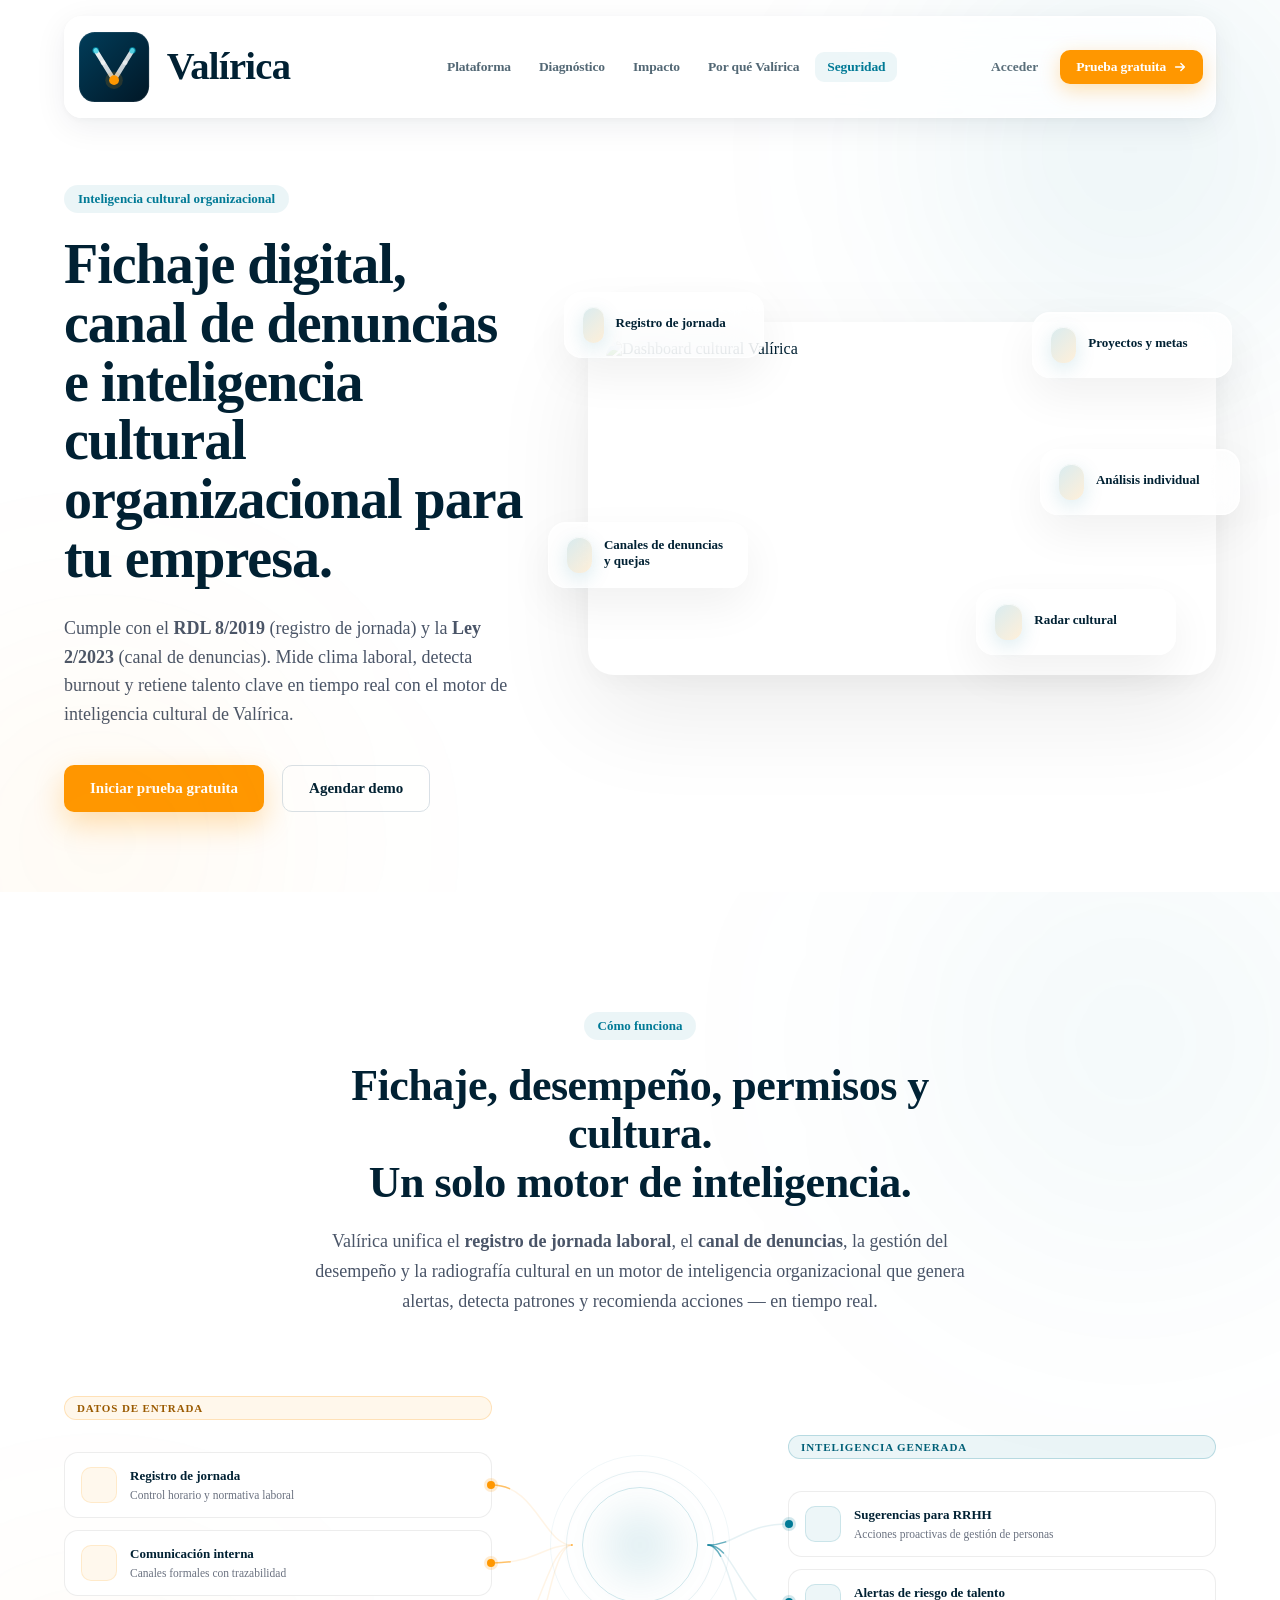
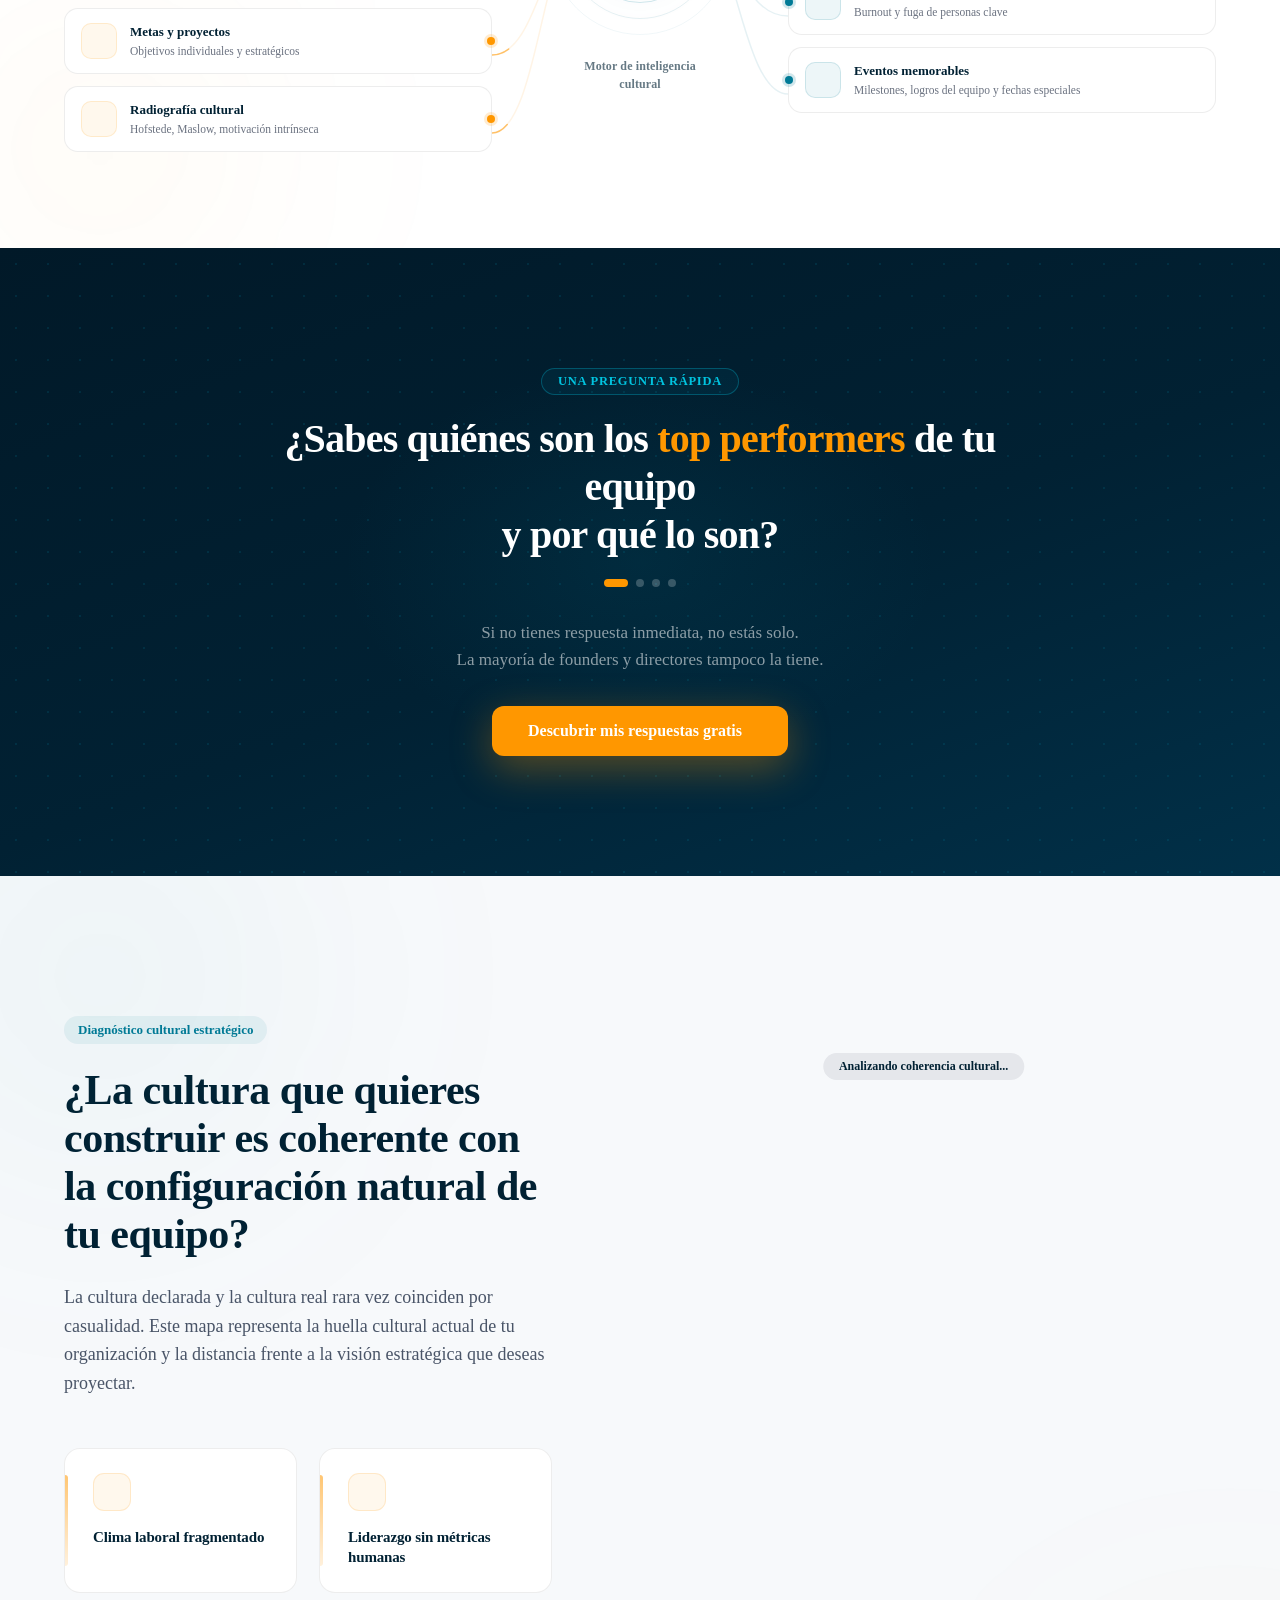
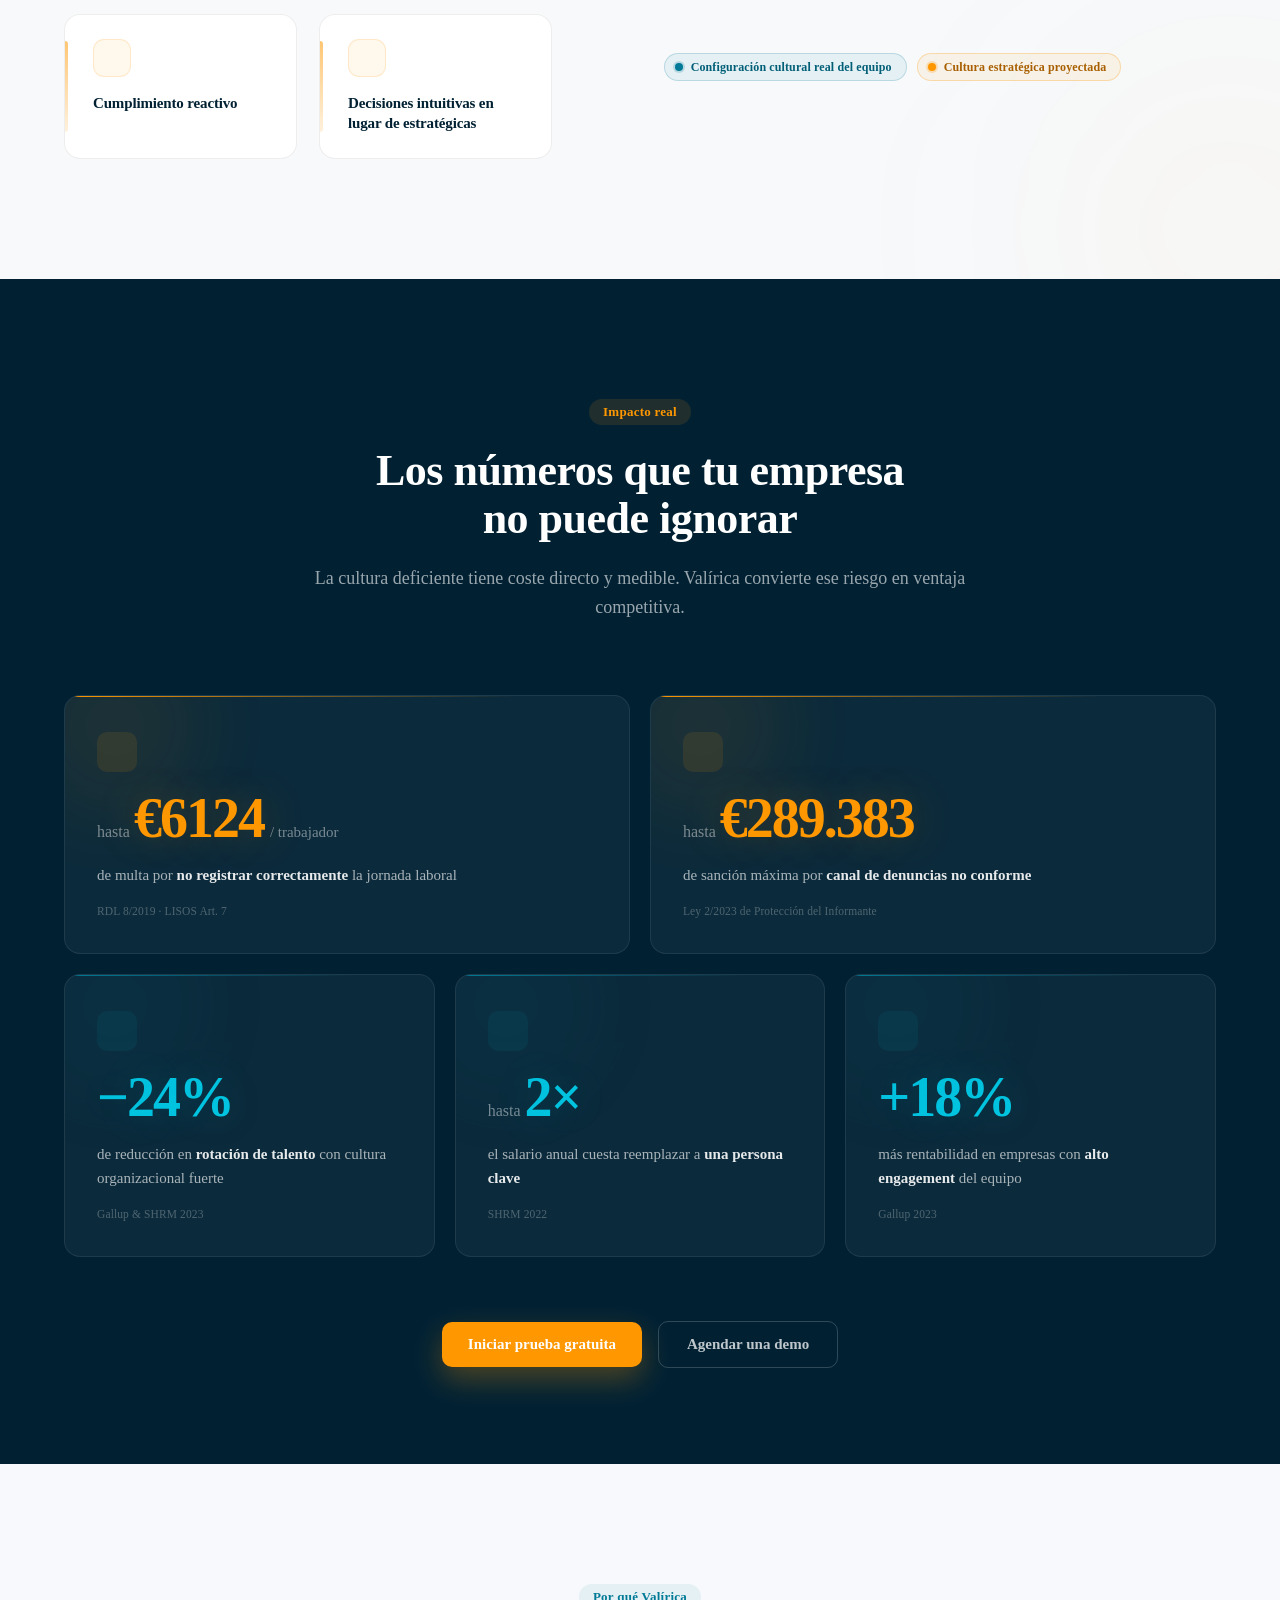
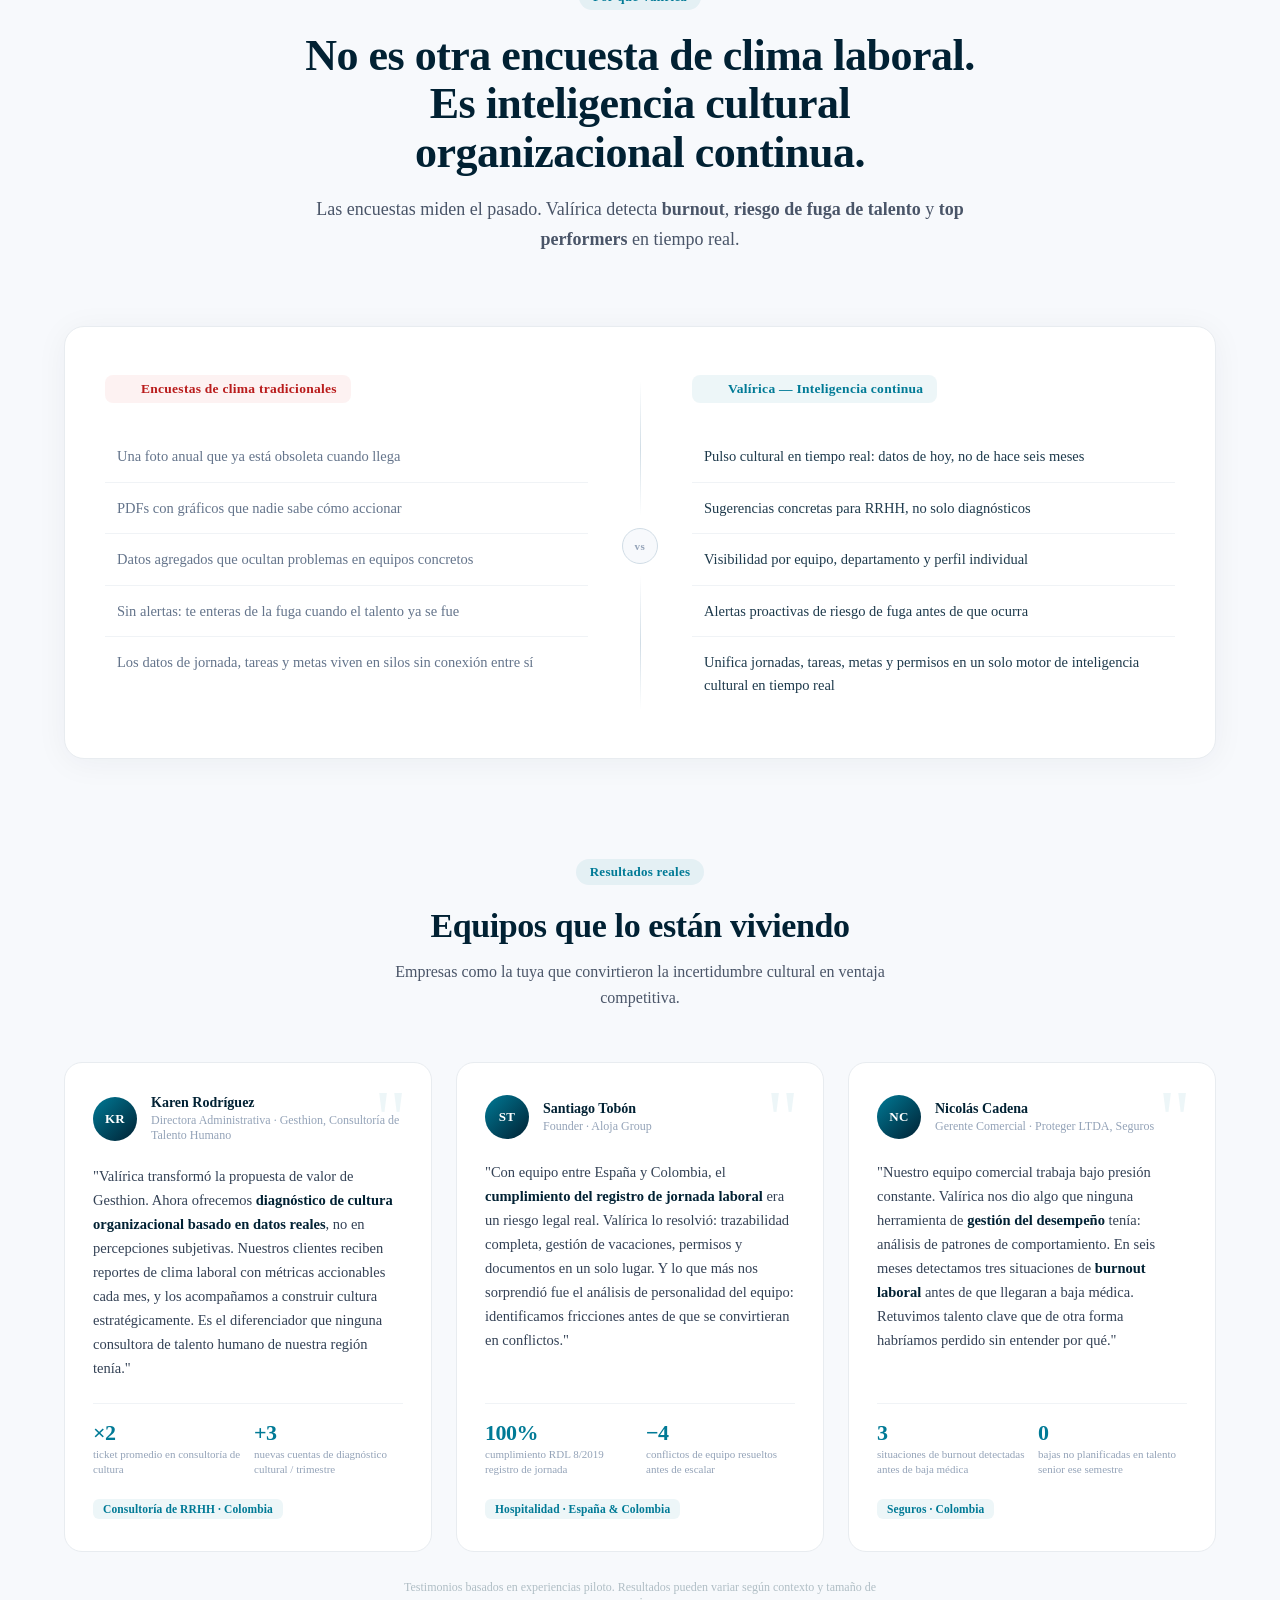
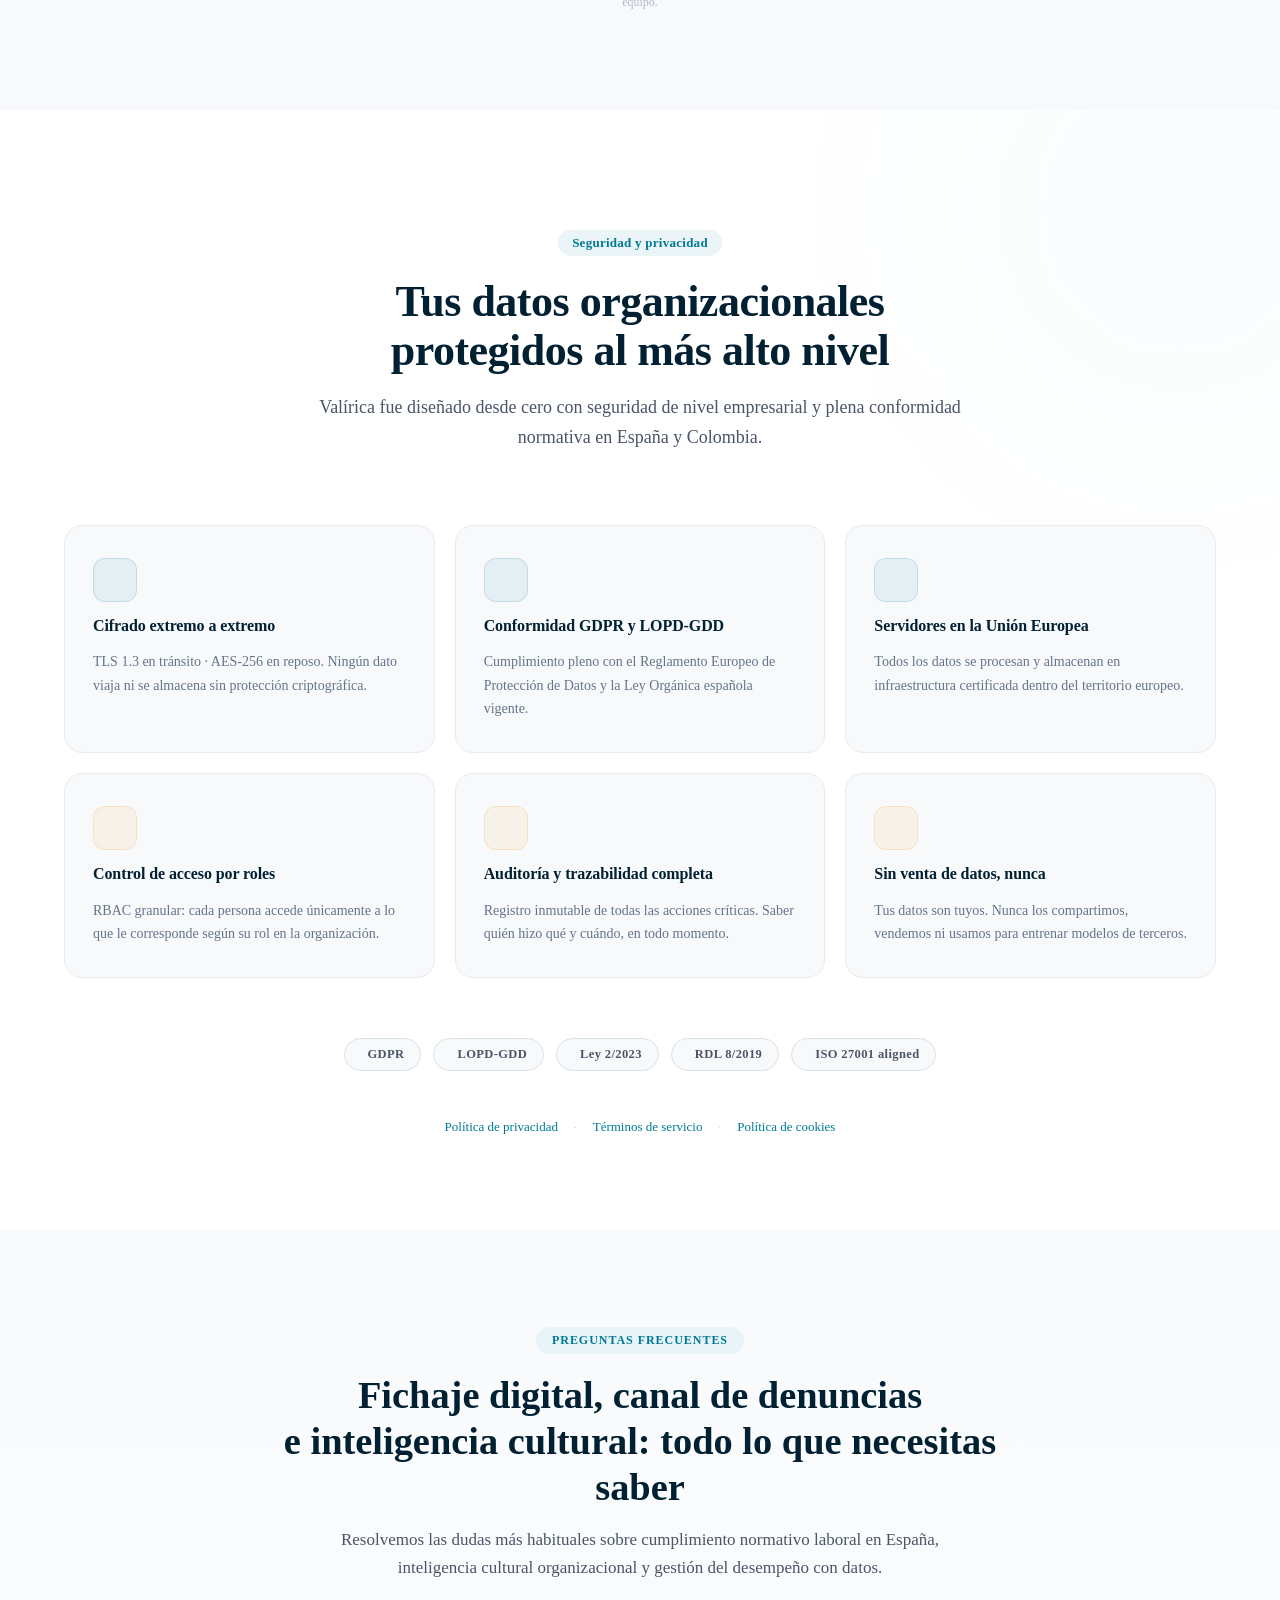
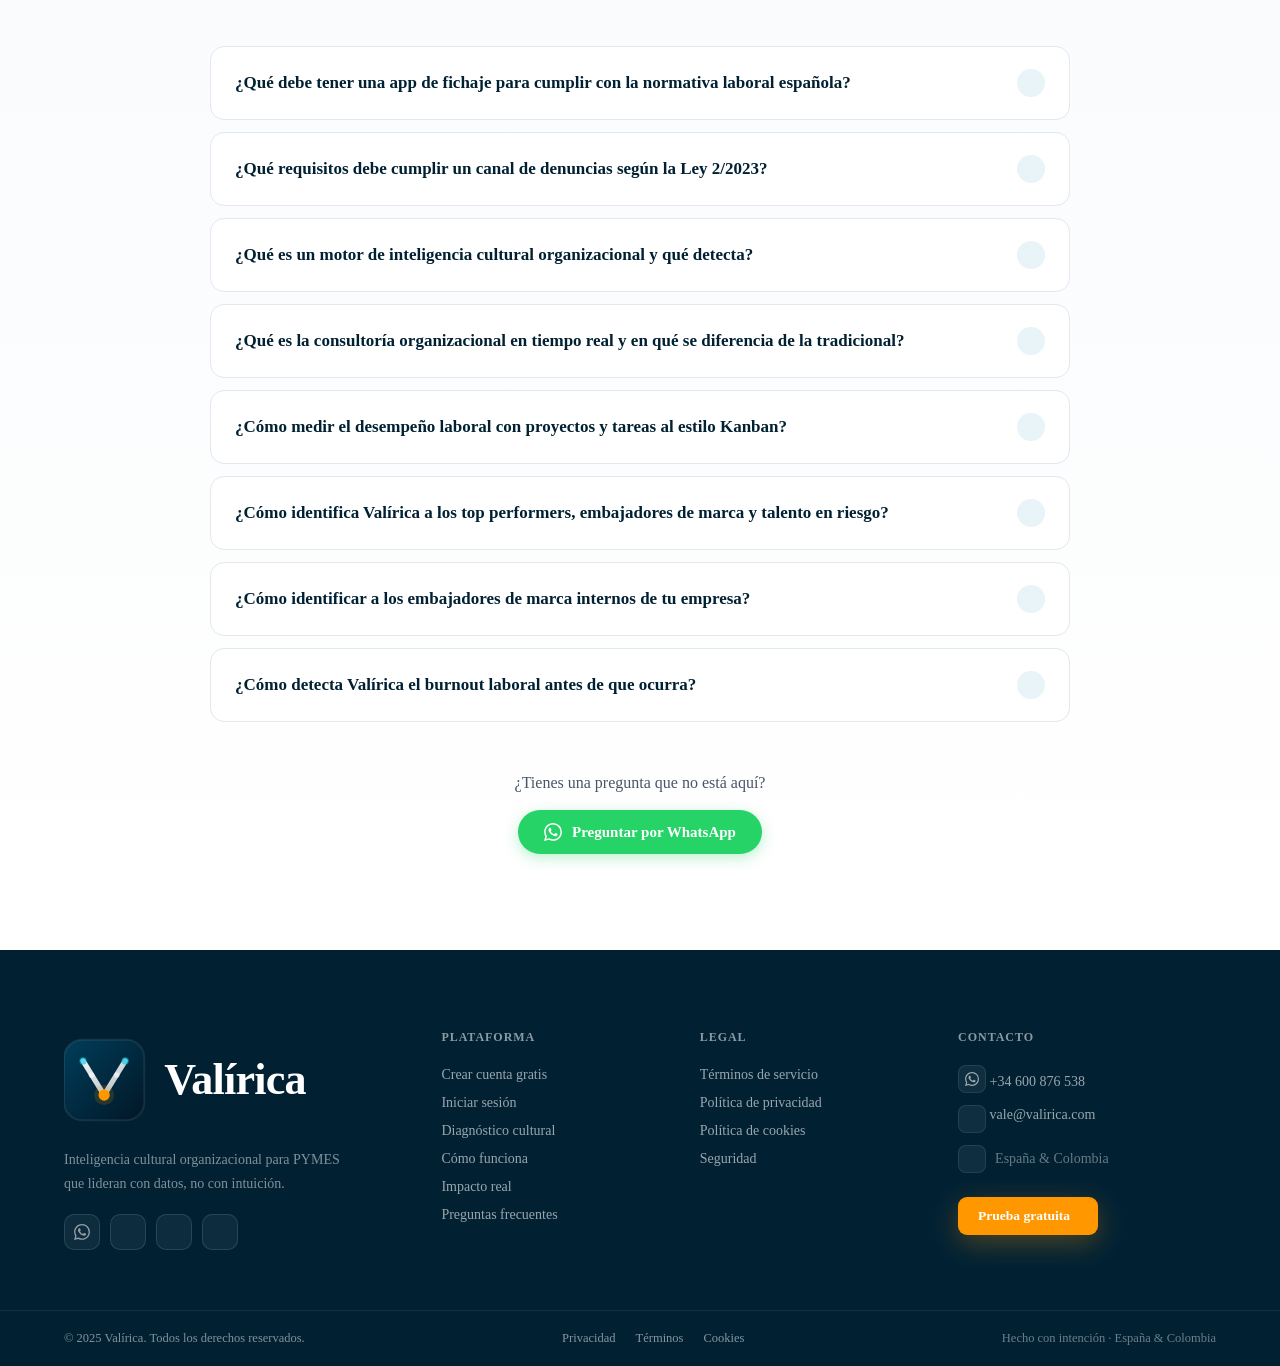
==== commit 788921e1: "fix(scroll): 3 causas raíz del bug Chrome/Magic Mouse + PageSpeed SCROLL BUG - causas raíz: 1. secti" ====
--- a/index.html
+++ b/index.html
@@ -50,13 +50,16 @@
   <link rel="preconnect" href="https://p.typekit.net" crossorigin>
   <link rel="dns-prefetch" href="https://unpkg.com">
 
-  <link rel="stylesheet" href="https://use.typekit.net/qrv8fyz.css">
-
+  <!-- LCP image preload -->
+  <link rel="preload" as="image" href="assets/images/dashboard-preview.webp" type="image/webp" fetchpriority="high">
+
+  <!-- Typekit non-blocking: no render-blocking font CSS -->
+  <link rel="preload" href="https://use.typekit.net/qrv8fyz.css" as="style" onload="this.onload=null;this.rel='stylesheet'">
+  <noscript><link rel="stylesheet" href="https://use.typekit.net/qrv8fyz.css"></noscript>
 
   <script src="https://unpkg.com/lucide@latest" defer></script>
 
   <link rel="stylesheet" href="styles.css">
-
 
   <script type="application/ld+json">
   {
@@ -66,7 +69,9 @@
         "@type": ["Organization", "LocalBusiness"],
         "@id": "https://www.valirica.com/#organization",
         "name": "Valírica",
+        "legalName": "Valírica",
         "url": "https://www.valirica.com",
+        "email": "vale@valirica.com",
         "logo": {
           "@type": "ImageObject",
           "url": "https://www.valirica.com/assets/icons/logo-light.svg",
@@ -377,6 +382,7 @@
             <img src="assets/images/dashboard-preview.png"
                  class="dashboard-img img-1 active"
                  alt="Dashboard cultural Valírica"
+                 width="1280" height="720"
                  fetchpriority="high">
           </picture>
 
@@ -385,6 +391,7 @@
             <img src="assets/images/dashboard-preview2.png"
                  class="dashboard-img img-2"
                  alt="Panel de inteligencia organizacional"
+                 width="1280" height="720"
                  loading="lazy">
           </picture>
         </div>
@@ -437,7 +444,7 @@
         </div>
 
 
-        <div class="floating-card card-1" data-depth="3" aria-hidden="true">
+        <div class="floating-card card-1" aria-hidden="true">
           <div class="card-icon"><i data-lucide="clock"></i></div>
           <div class="card-text">
             <strong>Registro de jornada</strong>
@@ -445,7 +452,7 @@
           </div>
         </div>
 
-        <div class="floating-card card-2" data-depth="4" aria-hidden="true">
+        <div class="floating-card card-2" aria-hidden="true">
           <div class="card-icon"><i data-lucide="clipboard-list"></i></div>
           <div class="card-text">
             <strong>Proyectos y metas</strong>
@@ -453,7 +460,7 @@
           </div>
         </div>
 
-        <div class="floating-card card-3" data-depth="5" aria-hidden="true">
+        <div class="floating-card card-3" aria-hidden="true">
           <div class="card-icon"><i data-lucide="users"></i></div>
           <div class="card-text">
             <strong>Análisis individual</strong>
@@ -461,7 +468,7 @@
           </div>
         </div>
 
-        <div class="floating-card card-4" data-depth="6" aria-hidden="true">
+        <div class="floating-card card-4" aria-hidden="true">
           <div class="card-icon"><i data-lucide="activity"></i></div>
           <div class="card-text">
             <strong>Radar cultural</strong>
@@ -469,7 +476,7 @@
           </div>
         </div>
 
-        <div class="floating-card card-5" data-depth="5" aria-hidden="true">
+        <div class="floating-card card-5" aria-hidden="true">
           <div class="card-icon"><i data-lucide="shield-alert"></i></div>
           <div class="card-text">
             <strong>Canales de denuncias y quejas</strong>
--- a/styles.css
+++ b/styles.css
@@ -1,2 +1,2 @@
-.navbar{position:fixed;top:0;left:0;right:0;z-index:9900;padding:16px 0;pointer-events:none}.nav-inner{pointer-events:all;display:flex;align-items:center;gap:8px;padding:15px 12px 15px 14px;border-radius:18px;background:rgba(255,255,255,0.82);backdrop-filter:blur(24px) saturate(200%);-webkit-backdrop-filter:blur(24px) saturate(200%);border:1px solid rgba(255,255,255,0.72);box-shadow:0 8px 32px rgba(1,33,51,0.07),0 2px 8px rgba(1,33,51,0.04),inset 0 1px 0 rgba(255,255,255,0.85);transition:background 350ms ease,box-shadow 350ms ease,border-color 350ms ease}.navbar.is-scrolled .nav-inner{background:rgba(255,255,255,0.94);border-color:rgba(255,255,255,0.90);box-shadow:0 12px 40px rgba(1,33,51,0.11),0 2px 8px rgba(1,33,51,0.06),inset 0 1px 0 rgba(255,255,255,0.98)}.nav-logo{display:inline-flex;align-items:center;text-decoration:none;flex-shrink:0;margin-right:4px}.nav-logo-img{height:70px;width:auto;display:block}.nav-links{display:flex;align-items:center;gap:4px;flex:1;justify-content:center}.nav-link{display:inline-block;padding:7px 12px;border-radius:9px;font-size:13.5px;font-weight:600;color:rgba(1,33,51,0.68);text-decoration:none;transition:color 180ms ease,background 180ms ease;white-space:nowrap;letter-spacing:-0.01em}.nav-link:hover{color:#012133;background:rgba(1,33,51,0.055)}.nav-link.is-active{color:#007a96;background:rgba(0,122,150,0.07)}.nav-actions{display:flex;align-items:center;gap:8px;flex-shrink:0;margin-left:4px}.nav-login{padding:8px 14px;border-radius:9px;font-size:13.5px;font-weight:600;color:rgba(1,33,51,0.65);text-decoration:none;transition:color 180ms ease,background 180ms ease;white-space:nowrap}.nav-login:hover{color:#012133;background:rgba(1,33,51,0.055)}.nav-cta{display:inline-flex;align-items:center;gap:7px;padding:9px 16px;border-radius:10px;background:#ff9700;color:#ffffff;font-size:13.5px;font-weight:700;text-decoration:none;box-shadow:0 6px 20px rgba(255,151,0,0.30);transition:transform 220ms ease,box-shadow 220ms ease;white-space:nowrap;letter-spacing:-0.01em}.nav-cta:hover{transform:translateY(-1px);box-shadow:0 10px 28px rgba(255,151,0,0.42)}.nav-cta:active{transform:scale(0.97);transition-duration:60ms}.nav-cta-arrow{width:14px;height:14px;flex-shrink:0;transition:transform 220ms ease}.nav-cta:hover .nav-cta-arrow{transform:translateX(2px)}.nav-burger{display:none;flex-direction:column;justify-content:center;align-items:center;gap:5px;width:38px;height:38px;border:none;background:rgba(1,33,51,0.05);border-radius:9px;cursor:pointer;padding:0;flex-shrink:0;transition:background 200ms ease;margin-left:4px}.nav-burger:hover{background:rgba(1,33,51,0.09)}.burger-line{display:block;height:1.8px;background:#012133;border-radius:2px;transition:transform 300ms cubic-bezier(.4,0,.2,1),opacity 300ms ease,width 300ms ease}.burger-line:nth-child(1){width:18px}.burger-line:nth-child(2){width:13px}.burger-line:nth-child(3){width:18px}.nav-burger[aria-expanded="true"] .burger-line:nth-child(1){width:18px;transform:translateY(6.8px) rotate(45deg)}.nav-burger[aria-expanded="true"] .burger-line:nth-child(2){opacity:0;transform:scaleX(0)}.nav-burger[aria-expanded="true"] .burger-line:nth-child(3){width:18px;transform:translateY(-6.8px) rotate(-45deg)}.nav-mobile-menu{max-height:0;overflow:hidden;transition:max-height 380ms cubic-bezier(.4,0,.2,1);pointer-events:none}.nav-mobile-menu.is-open{max-height:500px;pointer-events:all}.nav-mobile-menu .container{background:rgba(255,255,255,0.96);backdrop-filter:blur(24px) saturate(180%);-webkit-backdrop-filter:blur(24px) saturate(180%);border:1px solid rgba(255,255,255,0.78);border-top:none;border-radius:0 0 16px 16px;padding:10px 20px 20px;box-shadow:0 16px 40px rgba(1,33,51,0.10);margin-top:2px}.nav-mobile-links{display:flex;flex-direction:column;gap:2px;padding-bottom:14px;border-bottom:1px solid rgba(1,33,51,0.07);margin-bottom:14px}.nav-mobile-link{display:block;padding:10px 12px;border-radius:9px;font-size:15px;font-weight:600;color:rgba(1,33,51,0.72);text-decoration:none;transition:color 160ms ease,background 160ms ease}.nav-mobile-link:hover,.nav-mobile-link:active{color:#012133;background:rgba(1,33,51,0.05)}.nav-mobile-actions{display:flex;gap:10px;align-items:center}.nav-mobile-login{padding:10px 16px;border-radius:9px;font-size:14px;font-weight:600;color:rgba(1,33,51,0.65);text-decoration:none;background:rgba(1,33,51,0.05);flex:1;text-align:center;transition:background 160ms ease,color 160ms ease}.nav-mobile-login:hover{background:rgba(1,33,51,0.09);color:#012133}.nav-mobile-cta{flex:1;justify-content:center;padding:10px 16px;font-size:14px}@media (max-width:1024px){.nav-link{font-size:13px;padding:7px 9px}.nav-login{font-size:13px;padding:8px 11px}.nav-cta{font-size:13px;padding:9px 13px}}@media (max-width:768px){.navbar{pointer-events:all;padding:0;background:rgba(255,255,255,0.65);backdrop-filter:blur(22px) saturate(180%);-webkit-backdrop-filter:blur(22px) saturate(180%);border-bottom:1px solid rgba(255,255,255,0.52);box-shadow:0 4px 24px rgba(1,33,51,0.07),inset 0 -1px 0 rgba(255,255,255,0.45);overflow:hidden}.navbar.is-scrolled{background:rgba(255,255,255,0.82);border-bottom-color:rgba(255,255,255,0.70);box-shadow:0 6px 32px rgba(1,33,51,0.10),inset 0 -1px 0 rgba(255,255,255,0.60)}.nav-inner{width:100%;background:none!important;backdrop-filter:none!important;-webkit-backdrop-filter:none!important;border-radius:0;border:none;box-shadow:none;padding:11px 16px;border-bottom:1px solid rgba(1,33,51,0.06)}.navbar .container{width:100%;max-width:100%;padding:0}.nav-links{display:none}.nav-burger{display:none}.nav-mobile-menu{display:none!important}.nav-actions{display:flex;gap:7px;margin-left:auto;flex-shrink:0}.nav-login{padding:7px 13px;font-size:13px;border-radius:9px;background:rgba(1,33,51,0.06);color:rgba(1,33,51,0.72)}.nav-cta{padding:7px 13px;font-size:13px;gap:5px}.nav-cta-arrow{width:12px;height:12px}.nav-logo-img{height:50px}.nav-strip{display:flex;overflow-x:auto;overflow-y:hidden;scrollbar-width:none;-ms-overflow-style:none;gap:6px;padding:8px 16px 10px;max-height:52px;opacity:1;transition:max-height 300ms cubic-bezier(.4,0,.2,1),opacity 220ms ease,padding-top 300ms ease,padding-bottom 300ms ease}.nav-strip::-webkit-scrollbar{display:none}.nav-strip.is-hidden{max-height:0;opacity:0;padding-top:0;padding-bottom:0;pointer-events:none}.nav-strip-link{flex-shrink:0;display:inline-block;padding:7px 14px;border-radius:20px;font-size:13px;font-weight:600;color:rgba(1,33,51,0.65);text-decoration:none;white-space:nowrap;background:rgba(1,33,51,0.055);transition:color 160ms ease,background 160ms ease;letter-spacing:-0.01em}.nav-strip-link:active{color:#012133;background:rgba(1,33,51,0.10)}.nav-strip-link.is-active{color:#007a96;background:rgba(0,122,150,0.10)}}@media (min-width:769px){.nav-strip{display:none}}@media (max-width:480px){.nav-logo-img{height:50px}.nav-cta{padding:7px 11px;font-size:12.5px}.nav-cta-arrow{display:none}}.footer-logo-img{height:100px;width:auto;display:block}:root{color-scheme:light}*{box-sizing:border-box;margin:0;padding:0}img{max-width:100%;height:auto;display:block}a{color:inherit;text-decoration:none}body{font-family:"Gelica",serif;background:#ffffff;color:#012133;-webkit-font-smoothing:antialiased;-moz-osx-font-smoothing:grayscale;text-rendering:optimizeLegibility;overflow-x:hidden;overscroll-behavior-y:none}html{scroll-behavior:smooth;overflow-x:hidden}@media (min-width:1025px){section{transform:translateZ(0)}}.mobile-modules{touch-action:pan-x pan-y}.container{width:90%;max-width:1240px;margin:0 auto}button,input,select,textarea{font-family:"Gelica",serif}.hero{position:relative;padding:185px 0 80px;overflow:visible;background:#ffffff}.hero::before{content:"";position:absolute;width:700px;height:700px;background:radial-gradient(circle,rgba(0,122,150,0.10),transparent 60%);top:-200px;right:-200px;filter:blur(100px);pointer-events:none}.hero::after{content:"";position:absolute;width:600px;height:600px;background:radial-gradient(circle,rgba(255,151,0,0.08),transparent 60%);bottom:-250px;left:-200px;filter:blur(110px);pointer-events:none}.hero-grid{display:grid;grid-template-columns:0.85fr 1.15fr;align-items:center;gap:60px}.hero-badge{display:inline-block;padding:6px 14px;border-radius:999px;background:rgba(0,122,150,0.08);color:#007a96;font-size:13px;font-weight:600;margin-bottom:22px}.hero-title{font-size:56px;line-height:1.05;font-weight:700;letter-spacing:-1px;max-width:560px}.hero-subtext{margin-top:26px;font-size:18px;line-height:1.6;color:#4a5568;max-width:520px}.hero-cta{margin-top:36px;display:flex;gap:18px}.btn{padding:14px 26px;border-radius:10px;font-size:15px;font-weight:600;text-decoration:none;cursor:pointer;touch-action:manipulation;-webkit-tap-highlight-color:transparent;border:none;transition:transform 240ms cubic-bezier(.4,0,.2,1),box-shadow 240ms cubic-bezier(.4,0,.2,1),background 240ms cubic-bezier(.4,0,.2,1);display:inline-flex;align-items:center;justify-content:center;user-select:none}.btn-primary{background:#ff9700;color:#ffffff;box-shadow:0 12px 30px rgba(255,151,0,0.30)}.btn-primary:hover{transform:translateY(-2px);box-shadow:0 18px 45px rgba(255,151,0,0.38)}.btn-primary:active{transform:scale(0.97);box-shadow:0 6px 20px rgba(255,151,0,0.28);transition-duration:60ms}.btn-secondary{background:#ffffff;border:1px solid #d9e1e7;color:#012133}.btn-secondary:hover{background:#f5f7f9;border-color:#c4cfd8}.btn-secondary:active{transform:scale(0.97);transition-duration:60ms}.hero-visual{position:relative}.dashboard-wrapper{position:relative;width:100%;aspect-ratio:16 / 9;background:#ffffff;border-radius:26px;box-shadow:0 40px 100px rgba(0,0,0,0.08),0 8px 30px rgba(0,0,0,0.04);overflow:hidden;padding:18px}.dashboard-wrapper picture{display:contents}.dashboard-img{position:absolute;inset:18px;width:calc(100% - 36px);height:calc(100% - 36px);object-fit:contain;border-radius:18px;opacity:0;transition:opacity 1.6s ease-in-out}.dashboard-img.active{opacity:1}.floating-card{position:absolute;padding:14px 18px;border-radius:18px;background:rgba(255,255,255,0.78);backdrop-filter:blur(20px) saturate(140%);-webkit-backdrop-filter:blur(20px) saturate(140%);border:1px solid rgba(255,255,255,0.95);box-shadow:0 18px 45px rgba(0,0,0,0.06),inset 0 1px 0 rgba(255,255,255,0.8);min-width:180px;max-width:200px;font-size:13px;font-weight:600;display:flex;align-items:center;gap:12px;z-index:3;will-change:transform}.card-icon{width:36px;height:36px;border-radius:12px;display:flex;align-items:center;justify-content:center;background:linear-gradient( 135deg,rgba(0,122,150,0.15),rgba(255,151,0,0.15) );box-shadow:0 6px 20px rgba(0,122,150,0.15),inset 0 1px 0 rgba(255,255,255,0.7)}.card-icon svg{width:18px;height:18px;color:#007a96;stroke-width:2}.card-1{top:-30px;left:-24px}.card-2{top:-10px;right:-16px}.card-3{bottom:160px;right:-24px}.card-4{bottom:20px;right:40px}.card-5{top:200px;left:-40px}.card-text{display:flex;flex-direction:column}.card-desc{font-size:12px;font-weight:400;color:#6b7280;margin-top:4px;max-height:0;opacity:0;overflow:hidden;transition:all 300ms cubic-bezier(.4,0,.2,1)}.floating-card:hover{transform:translateY(-6px);box-shadow:0 30px 70px rgba(0,0,0,0.12),inset 0 1px 0 rgba(255,255,255,0.9)}.floating-card:hover .card-desc{max-height:60px;opacity:1}.mobile-modules{display:none}.reveal-init{opacity:0;transform:translateY(25px);transition:opacity 700ms ease,transform 700ms ease}.reveal-active{opacity:1;transform:translateY(0)}.list-init{opacity:0;transform:translateX(-25px);transition:opacity 500ms ease,transform 500ms ease}.list-active{opacity:1;transform:translateX(0)}.demo-modal{position:fixed;inset:0;display:none;align-items:center;justify-content:center;z-index:999}.demo-modal.active{display:flex}.demo-overlay{position:absolute;inset:0;backdrop-filter:blur(12px);background:rgba(0,0,0,0.2)}.demo-content{position:relative;background:#ffffff;border-radius:20px;padding:40px;width:100%;max-width:480px;box-shadow:0 40px 120px rgba(0,0,0,0.15);animation:modalIn 300ms ease}@keyframes modalIn{from{transform:translateY(20px);opacity:0}to{transform:translateY(0);opacity:1}}.demo-content h3{margin-bottom:24px}.form-group{margin-bottom:16px}.form-group input,.form-group select{width:100%;padding:12px 14px;border-radius:10px;border:1px solid #e5e7eb;font-size:14px}.demo-close{position:absolute;top:18px;right:18px;background:none;border:none;font-size:18px;cursor:pointer}.diagnostico{position:relative;padding:140px 0 120px;background:#f7f9fb;overflow:hidden}.diagnostico::before{content:"";position:absolute;width:600px;height:600px;background:radial-gradient(circle,rgba(0,122,150,0.06),transparent 70%);top:-200px;left:-200px;filter:blur(120px);pointer-events:none}.diagnostico::after{content:"";position:absolute;width:500px;height:500px;background:radial-gradient(circle,rgba(255,151,0,0.06),transparent 70%);bottom:-200px;right:-200px;filter:blur(120px);pointer-events:none}.diagnostico-grid{display:grid;grid-template-columns:1fr 1.2fr;gap:80px;align-items:center}.diagnostico-badge{display:inline-block;padding:6px 14px;border-radius:999px;background:rgba(0,122,150,0.08);color:#007a96;font-size:13px;font-weight:600;margin-bottom:22px}.diagnostico-title{font-size:42px;line-height:1.15;font-weight:700;letter-spacing:-0.5px;max-width:620px}.diagnostico-subtext{margin-top:24px;font-size:18px;line-height:1.6;color:#4a5568;max-width:540px}.diagnostico-cards{margin-top:50px;display:grid;grid-template-columns:1fr 1fr;gap:22px}.diag-card{padding:24px 24px 24px 28px;border-radius:16px;border:1px solid rgba(0,0,0,0.07);background:#ffffff;position:relative;overflow:hidden;will-change:transform;transition:transform 300ms cubic-bezier(.4,0,.2,1),border-color 280ms cubic-bezier(.4,0,.2,1),box-shadow 300ms cubic-bezier(.4,0,.2,1)}.diag-card::before{content:"";position:absolute;left:0;top:18%;height:64%;width:3px;border-radius:0 3px 3px 0;background:linear-gradient( to bottom,#ff9700,rgba(255,151,0,0.25) );opacity:0.55;transition:opacity 280ms ease,height 280ms ease,top 280ms ease}.diag-card:hover{transform:translateY(-4px);border-color:rgba(255,151,0,0.28);box-shadow:0 12px 32px rgba(255,151,0,0.08),0 2px 8px rgba(0,0,0,0.04)}.diag-card:hover::before{opacity:1;top:10%;height:80%}.diag-card-icon{width:38px;height:38px;border-radius:11px;background:rgba(255,151,0,0.07);border:1px solid rgba(255,151,0,0.16);display:flex;align-items:center;justify-content:center;margin-bottom:16px;transition:background 280ms ease,border-color 280ms ease}.diag-card:hover .diag-card-icon{background:rgba(255,151,0,0.12);border-color:rgba(255,151,0,0.28)}.diag-card-icon svg{width:17px;height:17px;color:#c97200;stroke-width:1.75}.diag-card-title{font-size:15px;font-weight:700;line-height:1.35;letter-spacing:-0.15px;color:#012133}.diagnostico-visual{position:relative}.quadrant-wrapper{position:relative;width:100%;max-width:520px;margin:0 auto}.quadrant-wrapper canvas{width:100%!important;height:auto!important}.quadrant-canvas-container{position:relative;width:100%}.quadrant-label{position:absolute;font-size:12px;font-weight:600;color:#012133}.top-left{top:-20px;left:0}.top-right{top:-20px;right:0;text-align:right}.bottom-left{bottom:-20px;left:0}.bottom-right{bottom:-20px;right:0;text-align:right}.culture-tooltip{position:absolute;pointer-events:none;background:rgba(1,33,51,0.92);color:#ffffff;padding:10px 14px;border-radius:12px;font-size:12px;line-height:1.4;max-width:220px;opacity:0;transform:translate(-50%,-120%);transition:opacity 200ms ease;z-index:10}.culture-tooltip.visible{opacity:1}.alignment-chip{position:absolute;top:-40px;left:50%;transform:translateX(-50%);padding:6px 16px;border-radius:999px;font-size:12px;font-weight:600;background:#e5e7eb;color:#012133;transition:all 300ms ease}.alignment-chip.aligned{background:rgba(0,122,150,0.15);color:#007a96}.alignment-chip.misaligned{background:rgba(255,151,0,0.15);color:#ff9700}@media (max-width:1024px){.hero{padding:165px 0 60px;transform:none!important;overflow:hidden}.hero-title{font-size:44px}.hero-visual{order:2;margin-top:40px;min-width:0;width:100%}.hero-grid{grid-template-columns:1fr;gap:0}.hero-content{order:1}.hero::before,.hero::after{width:350px;height:350px;filter:blur(80px)}.diagnostico{padding:100px 0 80px}.container{width:94%}.dashboard-wrapper{aspect-ratio:16 / 9;padding:12px;border-radius:20px}.dashboard-img{inset:12px;width:calc(100% - 24px);height:calc(100% - 24px);border-radius:14px}.floating-card{display:none}.mobile-modules{display:block;margin-top:28px;overflow-x:auto;overflow-y:hidden;scroll-snap-type:x mandatory;overscroll-behavior-x:contain;-webkit-overflow-scrolling:touch;width:100%;scrollbar-width:none;-ms-overflow-style:none;-webkit-mask-image:linear-gradient( to right,transparent 0,#000 18px,#000 calc(100% - 48px),transparent 100% );mask-image:linear-gradient( to right,transparent 0,#000 18px,#000 calc(100% - 48px),transparent 100% )}.mobile-modules::-webkit-scrollbar{display:none}.mobile-track{display:flex;gap:14px;padding:12px 20px 24px}.mobile-card{position:relative;min-width:255px;scroll-snap-align:start;background:#ffffff;border-radius:16px;border:1px solid rgba(0,0,0,0.07);padding:16px 18px;display:flex;gap:12px;align-items:center;box-shadow:0 4px 16px rgba(0,0,0,0.06),0 1px 4px rgba(0,0,0,0.04);transition:box-shadow 200ms ease,transform 200ms ease}.mobile-card:active{transform:scale(0.98);box-shadow:0 2px 8px rgba(0,0,0,0.06)}.mobile-card .card-desc{max-height:none;opacity:1}.diagnostico-grid{grid-template-columns:1fr;gap:60px}.diagnostico-cards{grid-template-columns:1fr 1fr;gap:18px}.modulos{padding:100px 0 80px}.modulos-title{font-size:36px;letter-spacing:-0.3px}.diagram-grid{grid-template-columns:1fr 180px 1fr;gap:0 32px}.brain-container{width:160px;height:160px}.brain-ring--1{width:104px;height:104px}.brain-ring--2{width:132px;height:132px}.brain-ring--3{width:160px;height:160px}.brain-icon-lucide svg{width:62px;height:62px}}@media (max-width:768px){.hero{padding:158px 0 50px}.hero-visual{margin-left:0;margin-right:0}.hero-title{font-size:34px;letter-spacing:-0.5px;line-height:1.1;max-width:100%}.hero-subtext{font-size:16px;margin-top:18px;max-width:100%}.hero-cta{flex-direction:column;gap:12px}.btn{width:100%;padding:15px 24px}.diagnostico{padding:80px 0 70px}.diagnostico-title{font-size:30px;letter-spacing:-0.3px;max-width:100%}.diagnostico-subtext{font-size:16px;max-width:100%}.diagnostico-cards{grid-template-columns:1fr;gap:14px}.diag-card{padding:20px}.modulos{padding:80px 0 70px}.modulos-title{font-size:28px}.modulos-subtext{font-size:16px}.diagram-grid{display:flex;flex-direction:column;gap:36px;align-items:stretch}.diagram-svg{display:none}.node-dot{display:none}.diagram-col--inputs,.diagram-col--outputs{align-items:flex-start}.diagram-col--center{align-items:center;padding:8px 0}.diagram-col--inputs{display:grid;grid-template-columns:1fr 1fr;gap:10px}.diagram-col--inputs .col-label{grid-column:1 / -1;margin-bottom:4px}.diagram-col--outputs{display:grid;grid-template-columns:1fr 1fr;gap:10px}.diagram-col--outputs .col-label{grid-column:1 / -1;margin-bottom:4px}#node-out-1{order:1}#node-out-2{order:2}#node-out-0{order:3;grid-column:1 / -1}.brain-container{width:150px;height:150px}.brain-ring--1{width:96px;height:96px}.brain-ring--2{width:122px;height:122px}.brain-ring--3{width:150px;height:150px}.brain-icon-lucide svg{width:56px;height:56px}.diagram-col--center::before{content:"";display:block;width:40px;height:2px;background:linear-gradient(to right,rgba(255,151,0,0.4),rgba(0,122,150,0.4));border-radius:2px;margin:0 auto 4px}.diagram-col--center::after{content:"";display:block;width:40px;height:2px;background:linear-gradient(to right,rgba(0,122,150,0.4),rgba(255,151,0,0.4));border-radius:2px;margin:4px auto 0}.alignment-chip{font-size:11px;padding:5px 12px;top:-32px}.culture-legend{flex-direction:column;align-items:flex-start;gap:8px;margin-top:28px}.legend-item{font-size:12px}}@media (max-width:480px){.hero{padding:148px 0 40px}.hero-badge{font-size:12px;padding:5px 12px}.hero-title{font-size:30px}.hero-subtext{font-size:15px;line-height:1.55}.mobile-card{min-width:220px;padding:14px 16px}.diagnostico-title{font-size:26px}.diag-card{padding:16px}.diag-card-title{font-size:15px}.modulos-header{text-align:left;margin-left:0;margin-right:0}.modulos-title{font-size:26px}.diagram-col--inputs{grid-template-columns:1fr}.diagram-node{padding:12px 14px}.node-body strong{font-size:13px}}.section-divider{width:60px;height:2px;background:#007a96;margin-bottom:30px;border-radius:2px}.culture-legend{margin-top:36px;display:flex;flex-wrap:wrap;gap:10px}.legend-item{display:inline-flex;align-items:center;gap:8px;padding:7px 14px 7px 10px;border-radius:999px;border:1px solid transparent;font-size:12px;font-weight:600;letter-spacing:0.01em;line-height:1}.legend-item--teal{background:rgba(0,122,150,0.07);border-color:rgba(0,122,150,0.20);color:#005f77}.legend-item--orange{background:rgba(255,151,0,0.07);border-color:rgba(255,151,0,0.28);color:#a85f00}.legend-dot{width:8px;height:8px;border-radius:50%;flex-shrink:0}.legend-green{background:#007a96;box-shadow:0 0 0 2px rgba(0,122,150,0.20)}.legend-orange{background:#ff9700;box-shadow:0 0 0 2px rgba(255,151,0,0.25)}@keyframes sectionFadeUp{from{opacity:0;transform:translateY(20px)}to{opacity:1;transform:none}}.section-fade.visible{animation:sectionFadeUp 700ms cubic-bezier(0.4,0,0.2,1) both}.modulos{position:relative;padding:120px 0 96px;background:#ffffff;overflow:hidden}.modulos::before{content:"";position:absolute;width:700px;height:700px;background:radial-gradient(circle,rgba(0,122,150,0.07),transparent 65%);top:-200px;right:-200px;filter:blur(120px);pointer-events:none}.modulos::after{content:"";position:absolute;width:500px;height:500px;background:radial-gradient(circle,rgba(255,151,0,0.06),transparent 65%);bottom:-150px;left:-150px;filter:blur(110px);pointer-events:none}.modulos-header{text-align:center;max-width:660px;margin:0 auto 80px}.modulos-badge{display:inline-block;padding:6px 14px;border-radius:999px;background:rgba(0,122,150,0.08);color:#007a96;font-size:13px;font-weight:600;margin-bottom:22px}.modulos-title{font-size:44px;line-height:1.1;font-weight:700;letter-spacing:-0.5px;color:#012133}.modulos-subtext{margin-top:20px;font-size:18px;line-height:1.65;color:#4a5568}.diagram-wrapper{position:relative;width:100%}.diagram-svg{position:absolute;top:0;left:0;width:100%;height:100%;pointer-events:none;z-index:1;overflow:visible}.diagram-grid{display:grid;grid-template-columns:1fr 200px 1fr;gap:0 48px;align-items:center;position:relative;z-index:2}.col-label{font-size:11px;font-weight:700;letter-spacing:0.08em;text-transform:uppercase;margin-bottom:20px;padding:5px 12px;border-radius:999px;display:inline-block}.col-label--orange{background:rgba(255,151,0,0.08);border:1px solid rgba(255,151,0,0.22);color:#9a5a00}.col-label--teal{background:rgba(0,122,150,0.08);border:1px solid rgba(0,122,150,0.22);color:#005f77}.diagram-col--inputs,.diagram-col--outputs{display:flex;flex-direction:column;gap:12px}.diagram-col--center{display:flex;flex-direction:column;align-items:center;gap:22px}.diagram-node{position:relative;display:flex;align-items:center;gap:13px;padding:14px 16px;border-radius:14px;border:1px solid rgba(0,0,0,0.07);background:#ffffff;width:100%;cursor:default;opacity:0;transform:translateY(14px);transition:opacity 550ms cubic-bezier(.4,0,.2,1),transform 550ms cubic-bezier(.4,0,.2,1),border-color 280ms cubic-bezier(.4,0,.2,1),box-shadow 280ms cubic-bezier(.4,0,.2,1)}.diagram-node.node-visible{opacity:1;transform:translateY(0)}.diagram-node:hover{transform:translateY(-2px);box-shadow:0 8px 24px rgba(0,0,0,0.07)}.diagram-node--input:hover{border-color:rgba(255,151,0,0.28)}.diagram-node--output:hover{border-color:rgba(0,122,150,0.28)}.node-icon{width:36px;height:36px;border-radius:10px;background:rgba(255,151,0,0.07);border:1px solid rgba(255,151,0,0.15);display:flex;align-items:center;justify-content:center;flex-shrink:0;transition:background 280ms ease,border-color 280ms ease}.node-icon svg{width:16px;height:16px;color:#c97200;stroke-width:1.75}.node-icon--teal{background:rgba(0,122,150,0.07);border-color:rgba(0,122,150,0.15)}.node-icon--teal svg{color:#007a96}.diagram-node--input:hover .node-icon{background:rgba(255,151,0,0.12);border-color:rgba(255,151,0,0.28)}.diagram-node--output:hover .node-icon{background:rgba(0,122,150,0.12);border-color:rgba(0,122,150,0.28)}.node-body{display:flex;flex-direction:column;gap:2px;min-width:0}.node-body strong{font-size:13px;font-weight:700;color:#012133;line-height:1.3}.node-body span{font-size:11.5px;color:#6b7280;line-height:1.4}.node-dot{position:absolute;width:8px;height:8px;border-radius:50%;z-index:3;flex-shrink:0}.node-dot--right{right:-4px;top:50%;transform:translateY(-50%);background:#ff9700;box-shadow:0 0 0 3px rgba(255,151,0,0.18)}.node-dot--left{left:-4px;top:50%;transform:translateY(-50%);background:#007a96;box-shadow:0 0 0 3px rgba(0,122,150,0.18)}.brain-container{position:relative;width:180px;height:180px;display:flex;align-items:center;justify-content:center;flex-shrink:0;opacity:0;transform:scale(0.88);transition:opacity 700ms cubic-bezier(.4,0,.2,1),transform 700ms cubic-bezier(.4,0,.2,1)}.brain-container.brain-visible{opacity:1;transform:scale(1)}.brain-ring{position:absolute;border-radius:50%;border:1px solid rgba(0,122,150,0.18);animation:brainRingPulse 3.2s ease-in-out infinite}.brain-ring--1{width:116px;height:116px;animation-delay:0s}.brain-ring--2{width:148px;height:148px;border-color:rgba(0,122,150,0.10);animation-delay:0.9s}.brain-ring--3{width:180px;height:180px;border-color:rgba(0,122,150,0.06);animation-delay:1.8s}@keyframes brainRingPulse{0%,100%{transform:scale(1);opacity:1}50%{transform:scale(1.05);opacity:0.55}}.brain-glow{position:absolute;width:110px;height:110px;border-radius:50%;background:radial-gradient(circle,rgba(0,122,150,0.16),transparent 70%);filter:blur(18px);animation:brainGlowPulse 3.2s ease-in-out infinite}@keyframes brainGlowPulse{0%,100%{opacity:0.6;transform:scale(1)}50%{opacity:1;transform:scale(1.12)}}.brain-inner{position:relative;z-index:2;display:flex;align-items:center;justify-content:center}.brain-icon-lucide{display:flex;align-items:center;justify-content:center;line-height:0}.brain-icon-lucide svg{width:72px;height:72px;color:#007a96;stroke-width:1.2}.brain-label{font-size:12px;font-weight:600;color:#012133;text-align:center;line-height:1.5;opacity:0.6;letter-spacing:0.01em}@keyframes diagramFlowIn{to{stroke-dashoffset:-200}}@keyframes diagramFlowOut{to{stroke-dashoffset:-200}}*:focus{outline:none}*:focus-visible{outline:2px solid #007a96;outline-offset:3px;border-radius:6px}.btn:focus-visible{outline:2px solid #007a96;outline-offset:4px}@media (prefers-reduced-motion:reduce){*,*::before,*::after{animation-duration:0.01ms!important;animation-iteration-count:1!important;transition-duration:0.01ms!important;scroll-behavior:auto!important}.reveal-init{opacity:1!important;transform:none!important}.list-init{opacity:1!important;transform:none!important}.dashboard-img{transition:none!important}.btn:hover,.btn-primary:hover,.diag-card:hover,.floating-card:hover,.modulo-card:hover{transform:none!important}.diagram-node,.brain-container{opacity:1!important;transform:none!important}.brain-ring,.brain-glow{animation:none!important}}@media (max-width:1024px){.diagram-grid{grid-template-columns:1fr 180px 1fr;gap:0 32px}.brain-container{width:160px;height:160px}.brain-ring--1{width:104px;height:104px}.brain-ring--2{width:132px;height:132px}.brain-ring--3{width:160px;height:160px}.brain-icon-lucide svg{width:62px;height:62px}}@media (max-width:768px){.diagram-grid{display:flex;flex-direction:column;gap:32px;align-items:stretch}.diagram-svg{display:none}.node-dot{display:none}.diagram-col--inputs{display:grid;grid-template-columns:1fr 1fr;gap:10px;align-items:start}.diagram-col--inputs .col-label{grid-column:1 / -1;margin-bottom:4px}.diagram-col--center{display:flex;flex-direction:column;align-items:center;gap:16px;padding:4px 0}.diagram-col--center::before{content:"";display:block;width:36px;height:2px;background:linear-gradient(to right,rgba(255,151,0,0.45),rgba(0,122,150,0.45));border-radius:2px;margin:0 auto}.diagram-col--center::after{content:"";display:block;width:36px;height:2px;background:linear-gradient(to right,rgba(0,122,150,0.45),rgba(255,151,0,0.45));border-radius:2px;margin:0 auto}.brain-container{width:150px;height:150px}.brain-ring--1{width:96px;height:96px}.brain-ring--2{width:122px;height:122px}.brain-ring--3{width:150px;height:150px}.brain-icon-lucide svg{width:56px;height:56px}.diagram-col--outputs{display:grid;grid-template-columns:1fr 1fr;gap:10px;align-items:start}.diagram-col--outputs .col-label{grid-column:1 / -1;margin-bottom:4px}#node-out-1{order:1}#node-out-2{order:2}#node-out-0{order:3;grid-column:1 / -1}}@media (max-width:480px){.diagram-col--inputs{grid-template-columns:1fr}.diagram-col--outputs{grid-template-columns:1fr}#node-out-0,#node-out-1,#node-out-2{order:unset;grid-column:unset}.diagram-node{padding:12px 14px}}.beneficios{background:#012133;padding:120px 0 96px;color:#fff;overflow:hidden}.beneficios-header{max-width:680px;margin:0 auto 72px;text-align:center}.beneficios-badge{display:inline-block;padding:5px 14px;border-radius:999px;background:rgba(255,151,0,0.12);color:#ff9700;font-size:13px;font-weight:600;letter-spacing:0.02em;margin-bottom:22px}.beneficios-title{font-size:44px;line-height:1.1;font-weight:700;letter-spacing:-0.5px;color:#ffffff;margin-bottom:20px}.beneficios-subtext{font-size:18px;line-height:1.65;color:rgba(255,255,255,0.6)}.beneficios-grid{display:grid;grid-template-columns:repeat(6,1fr);gap:20px;margin-bottom:64px}.beneficio-card{border-radius:16px;padding:36px 32px;background:rgba(255,255,255,0.045);border:1px solid rgba(255,255,255,0.08);display:flex;flex-direction:column;gap:18px;position:relative;overflow:hidden;opacity:0;transform:translateY(22px);transition:opacity 0.55s cubic-bezier(.4,0,.2,1),transform 0.55s cubic-bezier(.4,0,.2,1),box-shadow 0.3s ease,border-color 0.3s ease}.beneficio-card::before{content:'';position:absolute;top:0;left:0;right:0;height:1px}.beneficio-card--compliance::before{background:linear-gradient(90deg,#ff9700 0%,transparent 80%)}.beneficio-card--impact::before{background:linear-gradient(90deg,#007a96 0%,transparent 80%)}.beneficio-card::after{content:'';position:absolute;width:180px;height:180px;border-radius:50%;top:-60px;left:-40px;pointer-events:none;opacity:0.07;filter:blur(40px);transition:opacity 0.3s ease}.beneficio-card--compliance::after{background:#ff9700}.beneficio-card--impact::after{background:#007a96}.beneficio-card.is-visible{opacity:1;transform:translateY(0)}.beneficio-card.is-visible:hover{border-color:rgba(255,255,255,0.14);box-shadow:0 20px 60px rgba(0,0,0,0.25)}.beneficio-card.is-visible:hover::after{opacity:0.13}.beneficio-card--compliance{grid-column:span 3}.beneficio-card--impact{grid-column:span 2}.beneficio-icon-wrap{width:40px;height:40px;border-radius:10px;display:flex;align-items:center;justify-content:center}.beneficio-card--compliance .beneficio-icon-wrap{background:rgba(255,151,0,0.1)}.beneficio-card--compliance .beneficio-icon-wrap svg{color:#ff9700;width:20px;height:20px;stroke-width:1.7}.beneficio-card--impact .beneficio-icon-wrap{background:rgba(0,122,150,0.12)}.beneficio-card--impact .beneficio-icon-wrap svg{color:#00b8d4;width:20px;height:20px;stroke-width:1.7}.beneficio-metric{display:flex;align-items:baseline;flex-wrap:wrap;gap:4px;line-height:1}.beneficio-hasta{font-size:16px;font-weight:400;color:rgba(255,255,255,0.45)}.beneficio-value{font-size:56px;font-weight:800;letter-spacing:-2px;line-height:1}.beneficio-card--compliance .beneficio-value{color:#ff9700;text-shadow:0 0 40px rgba(255,151,0,0.25)}.beneficio-card--impact .beneficio-value{color:#00c4e0;text-shadow:0 0 40px rgba(0,196,224,0.2)}.beneficio-unit{font-size:15px;font-weight:500;color:rgba(255,255,255,0.45);margin-left:2px}.beneficio-label{font-size:15px;line-height:1.55;color:rgba(255,255,255,0.65);flex:1}.beneficio-label strong{color:rgba(255,255,255,0.9);font-weight:600}.beneficio-source{font-size:11.5px;color:rgba(255,255,255,0.28);letter-spacing:0.01em;margin-top:auto}.beneficios-cta{display:flex;align-items:center;justify-content:center;gap:16px;flex-wrap:wrap}.btn-ghost-light{display:inline-flex;align-items:center;gap:8px;padding:14px 28px;border-radius:10px;font-size:15px;font-weight:600;color:rgba(255,255,255,0.75);border:1.5px solid rgba(255,255,255,0.18);background:transparent;text-decoration:none;transition:color 0.2s ease,border-color 0.2s ease;cursor:pointer}.btn-ghost-light:hover{color:#fff;border-color:rgba(255,255,255,0.45)}@media (max-width:1024px){.beneficios-title{font-size:36px}.beneficio-value{font-size:44px}}@media (max-width:768px){.beneficios{padding:80px 0 72px}.beneficios-header{margin-bottom:48px}.beneficios-title{font-size:32px}.beneficio-value{font-size:40px}.beneficios-grid{grid-template-columns:1fr;gap:12px}.beneficio-card--compliance,.beneficio-card--impact,.beneficio-card--impact:last-child{grid-column:span 1}.beneficio-card{padding:24px 20px}}@media (max-width:480px){.beneficios-header{text-align:left;margin-left:0;margin-right:0}.beneficios-title{font-size:28px}.beneficios-subtext{font-size:16px}.beneficio-value{font-size:36px}.beneficios-cta{flex-direction:column;align-items:stretch;text-align:center}.beneficios-cta .btn-primary,.beneficios-cta .btn-ghost-light{justify-content:center}}.diferenciador{background:#f7f9fc;padding:120px 0 100px;overflow:hidden}.dif-header{max-width:680px;margin:0 auto 72px;text-align:center}.dif-badge{display:inline-block;padding:5px 14px;border-radius:999px;background:rgba(0,122,150,0.08);color:#007a96;font-size:13px;font-weight:600;letter-spacing:0.02em;margin-bottom:22px}.dif-title{font-size:44px;line-height:1.1;font-weight:700;letter-spacing:-0.5px;color:#012133;margin-bottom:18px}.dif-subtext{font-size:18px;line-height:1.65;color:#4a5568}.dif-vs-grid{display:grid;grid-template-columns:1fr 56px 1fr;gap:0 24px;align-items:start;margin-bottom:100px;background:#fff;border:1px solid #e8ecf0;border-radius:20px;padding:48px 40px;box-shadow:0 4px 32px rgba(1,33,51,0.05)}.dif-col-header{margin-bottom:28px}.dif-col-label{display:inline-flex;align-items:center;gap:8px;font-size:13.5px;font-weight:700;letter-spacing:0.02em;padding:6px 14px;border-radius:8px}.dif-col-label--before{background:rgba(220,38,38,0.06);color:#b91c1c}.dif-col-label--after{background:rgba(0,122,150,0.07);color:#007a96}.dif-col-icon{width:14px;height:14px;flex-shrink:0}.dif-col-icon svg{width:14px;height:14px}.dif-list{list-style:none;margin:0;padding:0;display:flex;flex-direction:column;gap:0}.dif-list li{display:flex;align-items:flex-start;gap:12px;padding:14px 0;border-bottom:1px solid #f0f3f6;font-size:14.5px;line-height:1.55}.dif-list li:last-child{border-bottom:none}.dif-list li svg{width:16px;height:16px;flex-shrink:0;margin-top:2px;stroke-width:1.8}.dif-list--before li{color:#64748b}.dif-list--before li svg{color:#ef4444}.dif-list--after li{color:#1e3a4c;font-weight:450}.dif-list--after li svg{color:#007a96}.dif-divider{display:flex;flex-direction:column;align-items:center;justify-content:flex-start;padding-top:6px;gap:12px;height:100%}.dif-divider-line{flex:1;width:1px;background:linear-gradient(to bottom,transparent,#d1dde6,transparent);min-height:40px}.dif-divider-pill{width:36px;height:36px;border-radius:50%;border:1.5px solid #d1dde6;background:#f7f9fc;display:flex;align-items:center;justify-content:center;font-size:11px;font-weight:700;color:#94a3b8;letter-spacing:0.05em;flex-shrink:0}.casos-header{max-width:560px;margin:0 auto 52px;text-align:center}.casos-title{font-size:34px;font-weight:700;letter-spacing:-0.4px;color:#012133;margin-bottom:14px}.casos-subtext{font-size:16px;line-height:1.6;color:#4a5568}.casos-grid{display:grid;grid-template-columns:repeat(3,1fr);gap:24px;margin-bottom:28px}.caso-card{background:#fff;border:1px solid #e8ecf0;border-radius:18px;padding:32px 28px;display:flex;flex-direction:column;gap:22px;position:relative;overflow:hidden;opacity:0;transform:translateY(20px);transition:opacity 0.5s cubic-bezier(.4,0,.2,1),transform 0.5s cubic-bezier(.4,0,.2,1),box-shadow 0.3s ease,border-color 0.3s ease}.caso-card::before{content:'"';position:absolute;top:16px;right:24px;font-size:80px;line-height:1;color:rgba(0,122,150,0.07);font-family:Georgia,serif;pointer-events:none}.caso-card.is-visible{opacity:1;transform:translateY(0)}.caso-card.is-visible:hover{box-shadow:0 12px 48px rgba(1,33,51,0.10);border-color:rgba(0,122,150,0.2)}.caso-top{display:flex;align-items:center;gap:14px}.caso-avatar{width:44px;height:44px;border-radius:50%;background:linear-gradient(135deg,#007a96,#012133);display:flex;align-items:center;justify-content:center;flex-shrink:0}.caso-avatar span{font-size:13px;font-weight:700;color:#fff;letter-spacing:0.02em}.caso-name{display:block;font-size:14px;font-weight:700;color:#012133}.caso-role{display:block;font-size:12px;color:#94a3b8;margin-top:2px}.caso-quote{font-size:14.5px;line-height:1.65;color:#334155;margin:0;font-style:normal;flex:1}.caso-quote strong{color:#012133;font-weight:700}.caso-metrics{display:grid;grid-template-columns:1fr 1fr;gap:12px;padding-top:18px;border-top:1px solid #f0f3f6}.caso-metric{display:flex;flex-direction:column;gap:3px}.caso-metric-value{font-size:22px;font-weight:800;color:#007a96;letter-spacing:-0.5px;line-height:1}.caso-metric-label{font-size:11px;color:#94a3b8;line-height:1.4}.caso-tag{font-size:11.5px;font-weight:600;color:#007a96;background:rgba(0,122,150,0.07);padding:4px 10px;border-radius:6px;align-self:flex-start;letter-spacing:0.01em}.casos-disclaimer{text-align:center;font-size:12px;color:#b0bec5;max-width:480px;margin:0 auto}@media (max-width:1024px){.dif-title{font-size:36px}.dif-vs-grid{padding:40px 32px}.casos-grid{grid-template-columns:repeat(3,1fr);gap:18px}}@media (max-width:768px){.diferenciador{padding:80px 0 72px}.dif-title{font-size:30px}.dif-vs-grid{grid-template-columns:1fr;gap:32px 0;padding:32px 24px;margin-bottom:72px}.dif-divider{flex-direction:row;height:auto;padding-top:0}.dif-divider-line{flex:1;width:auto;height:1px;min-height:unset;background:linear-gradient(to right,transparent,#d1dde6,transparent)}.casos-grid{grid-template-columns:1fr;gap:16px}.caso-card:last-child{grid-column:unset}.casos-title{font-size:28px}}@media (max-width:480px){.dif-header,.casos-header{text-align:left;margin-left:0;margin-right:0}.dif-title{font-size:26px}.casos-title{font-size:24px}.caso-metrics{grid-template-columns:1fr}}.insight-reto{background:linear-gradient(160deg,#011928 0%,#012133 55%,#013048 100%);padding:120px 24px;display:flex;align-items:center;justify-content:center;min-height:540px;position:relative;overflow:hidden;text-align:center}.insight-reto::before{content:'';position:absolute;inset:0;background-image:radial-gradient(rgba(0,122,150,0.18) 1px,transparent 1px);background-size:32px 32px;pointer-events:none}.insight-reto::after{content:'';position:absolute;width:600px;height:400px;border-radius:50%;background:radial-gradient(ellipse,rgba(0,122,150,0.12),transparent 70%);top:50%;left:50%;transform:translate(-50%,-50%);pointer-events:none}.reto-inner{position:relative;z-index:2;max-width:720px;width:100%;display:flex;flex-direction:column;align-items:center;gap:32px}.reto-badge{display:inline-block;padding:5px 16px;border-radius:999px;border:1px solid rgba(0,196,224,0.3);background:rgba(0,122,150,0.1);color:#00c4e0;font-size:12.5px;font-weight:600;letter-spacing:0.06em;text-transform:uppercase}.reto-question-area{position:relative;min-height:120px;display:flex;align-items:center;justify-content:center;width:100%}.reto-question{position:absolute;top:50%;left:0;right:0;transform:translateY(-50%);font-size:40px;font-weight:700;line-height:1.2;letter-spacing:-0.8px;color:#fff;opacity:0;transition:opacity 0.6s ease,transform 0.6s ease;pointer-events:none}.reto-question.is-active{opacity:1;pointer-events:auto}.reto-question em{font-style:normal;color:#ff9700}.reto-dots{display:flex;gap:8px;align-items:center}.reto-dot{width:8px;height:8px;border-radius:50%;border:none;background:rgba(255,255,255,0.22);cursor:pointer;padding:0;transition:background 0.3s ease,transform 0.3s ease,width 0.3s ease}.reto-dot.is-active{background:#ff9700;width:24px;border-radius:4px;transform:none}.reto-dot:hover:not(.is-active){background:rgba(255,255,255,0.45)}.reto-sub{font-size:17px;line-height:1.6;color:rgba(255,255,255,0.55)}.btn-reto{display:inline-flex;align-items:center;gap:10px;padding:16px 36px;border-radius:12px;background:#ff9700;color:#fff;font-size:16px;font-weight:700;border:none;cursor:pointer;text-decoration:none;box-shadow:0 12px 40px rgba(255,151,0,0.35),0 0 0 0 rgba(255,151,0,0);transition:transform 0.25s ease,box-shadow 0.25s ease}.btn-reto:hover{transform:translateY(-3px);box-shadow:0 20px 50px rgba(255,151,0,0.45),0 0 0 6px rgba(255,151,0,0.1)}.btn-reto:active{transform:scale(0.97)}.btn-reto .btn-icon svg{width:18px;height:18px;stroke-width:2}.insight-modal-overlay{position:fixed;inset:0;z-index:9000;display:flex;align-items:center;justify-content:center;padding:24px;background:rgba(1,25,40,0.72);backdrop-filter:blur(8px);-webkit-backdrop-filter:blur(8px);opacity:0;transition:opacity 0.3s ease}.insight-modal-overlay[hidden]{display:none}.insight-modal-overlay.is-open{opacity:1}.insight-modal-card{position:relative;background:#fff;border-radius:24px;padding:52px 44px 44px;max-width:460px;width:100%;text-align:center;box-shadow:0 32px 80px rgba(1,33,51,0.22),0 0 0 1px rgba(1,33,51,0.06);transform:translateY(24px) scale(0.97);transition:transform 0.35s cubic-bezier(.4,0,.2,1)}.insight-modal-overlay.is-open .insight-modal-card{transform:translateY(0) scale(1)}.insight-modal-close{position:absolute;top:18px;right:18px;width:36px;height:36px;border-radius:50%;border:none;background:#f1f5f9;cursor:pointer;display:flex;align-items:center;justify-content:center;color:#64748b;transition:background 0.2s ease,color 0.2s ease}.insight-modal-close:hover{background:#e2e8f0;color:#012133}.insight-modal-close svg{width:16px;height:16px;stroke-width:2.2}.insight-modal-icon-wrap{width:64px;height:64px;border-radius:18px;background:linear-gradient(135deg,rgba(0,122,150,0.1),rgba(0,196,224,0.08));border:1px solid rgba(0,122,150,0.15);display:flex;align-items:center;justify-content:center;margin:0 auto 24px}.insight-modal-icon svg{width:30px;height:30px;color:#007a96;stroke-width:1.3}.insight-modal-title{font-size:24px;font-weight:800;letter-spacing:-0.4px;line-height:1.2;color:#012133;margin-bottom:14px}.insight-modal-sub{font-size:15px;line-height:1.6;color:#64748b;margin-bottom:32px}.insight-modal-actions{display:flex;flex-direction:column;gap:10px}.insight-modal-btn{width:100%;justify-content:center;padding:14px 24px;font-size:15px}.insight-modal-divider{display:flex;align-items:center;gap:12px;margin:24px 0 18px}.insight-modal-divider::before,.insight-modal-divider::after{content:'';flex:1;height:1px;background:#e8ecf0}.insight-modal-divider span{font-size:12px;color:#94a3b8;white-space:nowrap}.insight-modal-whatsapp{display:inline-flex;align-items:center;justify-content:center;gap:10px;width:100%;padding:13px 24px;border-radius:10px;background:#25d366;color:#fff;font-size:15px;font-weight:600;text-decoration:none;transition:background 0.2s ease,transform 0.2s ease}.insight-modal-whatsapp:hover{background:#1ebe5d;transform:translateY(-1px)}.wa-svg{width:18px;height:18px;flex-shrink:0}@media (max-width:768px){.insight-reto{padding:88px 24px;min-height:auto}.reto-question{font-size:28px;letter-spacing:-0.4px}.reto-question-area{min-height:96px}.reto-sub{font-size:15px}.insight-modal-card{padding:44px 28px 36px}.insight-modal-title{font-size:21px}}@media (max-width:480px){.reto-question{font-size:23px}.reto-question-area{min-height:108px}.btn-reto{padding:14px 28px;font-size:15px;width:100%;justify-content:center}}.seguridad{background:#ffffff;padding:120px 0 96px;overflow:hidden;position:relative}.seguridad::before{content:"";position:absolute;width:600px;height:600px;background:radial-gradient(circle,rgba(0,122,150,0.05),transparent 65%);top:-200px;right:-200px;filter:blur(120px);pointer-events:none}.seg-header{max-width:680px;margin:0 auto 72px;text-align:center}.seg-badge{display:inline-block;padding:5px 14px;border-radius:999px;background:rgba(0,122,150,0.08);color:#007a96;font-size:13px;font-weight:600;letter-spacing:0.02em;margin-bottom:22px}.seg-title{font-size:44px;line-height:1.1;font-weight:700;letter-spacing:-0.5px;color:#012133;margin-bottom:18px}.seg-subtext{font-size:18px;line-height:1.65;color:#4a5568}.seg-grid{display:grid;grid-template-columns:repeat(3,1fr);gap:20px;margin-bottom:60px}.seg-card{background:#f7f9fb;border:1px solid #e8ecf0;border-radius:18px;padding:32px 28px;display:flex;flex-direction:column;gap:14px;position:relative;overflow:hidden;transition:transform 300ms cubic-bezier(.4,0,.2,1),box-shadow 300ms cubic-bezier(.4,0,.2,1),border-color 300ms cubic-bezier(.4,0,.2,1)}.seg-card:hover{transform:translateY(-4px);box-shadow:0 16px 48px rgba(1,33,51,0.08);border-color:rgba(0,122,150,0.22)}.seg-card::before{content:'';position:absolute;top:0;left:0;right:0;height:2px;border-radius:18px 18px 0 0;opacity:0;transition:opacity 300ms ease}.seg-card:nth-child(-n+3)::before{background:linear-gradient(90deg,#007a96,transparent)}.seg-card:nth-child(n+4)::before{background:linear-gradient(90deg,#ff9700,transparent)}.seg-card:hover::before{opacity:1}.seg-icon{width:44px;height:44px;border-radius:12px;display:flex;align-items:center;justify-content:center;flex-shrink:0}.seg-icon--teal{background:rgba(0,122,150,0.08);border:1px solid rgba(0,122,150,0.15)}.seg-icon--teal svg{width:20px;height:20px;color:#007a96;stroke-width:1.75}.seg-icon--orange{background:rgba(255,151,0,0.07);border:1px solid rgba(255,151,0,0.18)}.seg-icon--orange svg{width:20px;height:20px;color:#c97200;stroke-width:1.75}.seg-card-title{font-size:16px;font-weight:700;color:#012133;line-height:1.3;letter-spacing:-0.1px}.seg-card-desc{font-size:14px;line-height:1.65;color:#64748b}.seg-badges-row{display:flex;align-items:center;justify-content:center;flex-wrap:wrap;gap:12px;margin-bottom:48px}.seg-compliance-badge{display:inline-flex;align-items:center;gap:7px;padding:8px 16px;border-radius:999px;border:1px solid #d9e3ea;background:#f7f9fb;font-size:12.5px;font-weight:700;color:#4a5568;letter-spacing:0.03em}.seg-badge-icon{display:inline-flex}.seg-badge-icon svg{width:13px;height:13px;color:#007a96;stroke-width:2}.seg-legal-links{display:flex;align-items:center;justify-content:center;flex-wrap:wrap;gap:8px 16px;font-size:13px}.seg-legal-links a{color:#007a96;text-decoration:none;font-weight:500;transition:color 200ms ease}.seg-legal-links a:hover{color:#005f77;text-decoration:underline}.seg-legal-links span{color:#c4cfd8;font-size:11px}@media (max-width:1024px){.seg-title{font-size:36px}.seg-grid{grid-template-columns:repeat(3,1fr)}}@media (max-width:768px){.seguridad{padding:80px 0 72px}.seg-title{font-size:30px}.seg-subtext{font-size:16px}.seg-header{margin-bottom:48px}.seg-grid{grid-template-columns:1fr;gap:14px}.seg-card{padding:24px 20px}.seg-badges-row{gap:8px}.seg-compliance-badge{font-size:11.5px;padding:7px 13px}.seg-legal-links{gap:8px 12px}.seg-legal-links span[aria-hidden]{display:none}}@media (max-width:480px){.seg-header{text-align:left;margin-left:0;margin-right:0}.seg-title{font-size:26px}}.footer{background:#012133;color:rgba(255,255,255,0.72)}.footer-top{padding:80px 0 60px;border-bottom:1px solid rgba(255,255,255,0.07)}.footer-grid{display:grid;grid-template-columns:1.6fr 1fr 1fr 1.3fr;gap:40px 60px;align-items:start}.footer-brand{display:flex;flex-direction:column;gap:18px}.footer-logo{display:inline-block;text-decoration:none}.footer-logo-text{font-size:26px;font-weight:800;color:#ffffff;letter-spacing:-0.5px;line-height:1}.footer-tagline{font-size:14px;line-height:1.7;color:rgba(255,255,255,0.50);max-width:290px}.footer-social{display:flex;gap:10px}.footer-social-link{width:36px;height:36px;border-radius:10px;border:1px solid rgba(255,255,255,0.12);background:rgba(255,255,255,0.05);display:flex;align-items:center;justify-content:center;color:rgba(255,255,255,0.55);text-decoration:none;transition:background 200ms ease,color 200ms ease,border-color 200ms ease}.footer-social-link:hover{background:rgba(255,255,255,0.10);color:#ffffff;border-color:rgba(255,255,255,0.22)}.footer-social-link svg{width:16px;height:16px;stroke-width:1.8}.footer-col{display:flex;flex-direction:column;gap:16px}.footer-col-title{font-size:12px;font-weight:700;letter-spacing:0.08em;text-transform:uppercase;color:rgba(255,255,255,0.55);margin-bottom:4px}.footer-col-list{list-style:none;display:flex;flex-direction:column;gap:10px}.footer-col-list a{font-size:14px;color:rgba(255,255,255,0.60);text-decoration:none;transition:color 200ms ease;display:inline-block}.footer-col-list a:hover{color:#ffffff}.footer-contact-list{gap:12px}.footer-contact-item{display:inline-flex;align-items:center;gap:9px;font-size:14px;color:rgba(255,255,255,0.60);text-decoration:none;transition:color 200ms ease}.footer-contact-item:hover{color:#ffffff}.footer-locations{display:flex;align-items:center;gap:9px;font-size:14px;color:rgba(255,255,255,0.40)}.footer-contact-icon{display:inline-flex;align-items:center;justify-content:center;width:28px;height:28px;border-radius:8px;background:rgba(255,255,255,0.06);border:1px solid rgba(255,255,255,0.09);flex-shrink:0}.footer-contact-icon svg{width:14px;height:14px;stroke-width:1.8}.footer-cta-btn{margin-top:8px;display:inline-flex;align-items:center;gap:8px;padding:11px 20px;border-radius:9px;background:#ff9700;color:#ffffff;font-size:13.5px;font-weight:700;text-decoration:none;box-shadow:0 8px 28px rgba(255,151,0,0.30);transition:transform 240ms ease,box-shadow 240ms ease;align-self:flex-start}.footer-cta-btn:hover{transform:translateY(-2px);box-shadow:0 14px 38px rgba(255,151,0,0.42)}.footer-cta-btn:active{transform:scale(0.97)}.footer-cta-icon{display:inline-flex}.footer-cta-icon svg{width:14px;height:14px;stroke-width:2.2}.footer-bottom{padding:20px 0}.footer-bottom-inner{display:flex;align-items:center;justify-content:space-between;gap:16px;flex-wrap:wrap}.footer-copyright{font-size:12.5px;color:rgba(255,255,255,0.50)}.footer-bottom-links{display:flex;gap:20px}.footer-bottom-links a{font-size:12.5px;color:rgba(255,255,255,0.52);text-decoration:none;transition:color 200ms ease}.footer-bottom-links a:hover{color:rgba(255,255,255,0.85)}.footer-made{font-size:12.5px;color:rgba(255,255,255,0.42)}@media (max-width:1024px){.footer-grid{grid-template-columns:1fr 1fr;gap:40px 48px}.footer-brand{grid-column:1 / -1}.footer-tagline{max-width:100%}}@media (max-width:768px){.footer-top{padding:60px 0 48px}.footer-grid{grid-template-columns:1fr 1fr;gap:32px 24px}.footer-col--contact{grid-column:1 / -1}.footer-cta-btn{align-self:stretch;justify-content:center}.footer-bottom-inner{flex-direction:column;align-items:flex-start;gap:10px}.footer-made{display:none}}@media (max-width:480px){.footer-grid{grid-template-columns:1fr;gap:28px}.footer-col--contact{grid-column:unset}.footer-bottom-links{gap:14px}}.pqr{padding:96px 0;background:linear-gradient(180deg,#f8fafc 0%,#fff 100%)}.pqr-header{text-align:center;max-width:760px;margin:0 auto 64px}.pqr-badge{display:inline-block;background:#e8f4f8;color:#007a96;font-size:.75rem;font-weight:700;letter-spacing:.08em;text-transform:uppercase;padding:6px 16px;border-radius:100px;margin-bottom:18px}.pqr-title{font-size:clamp(1.75rem,3vw,2.5rem);font-weight:700;color:#012133;line-height:1.2;margin-bottom:16px}.pqr-subtext{font-size:1.0625rem;color:#4a5568;line-height:1.65;max-width:620px;margin:0 auto}.pqr-grid{max-width:860px;margin:0 auto;display:flex;flex-direction:column;gap:12px}.pqr-item{border:1.5px solid #e2e8f0;border-radius:14px;background:#fff;overflow:hidden;transition:border-color .2s,box-shadow .2s}.pqr-item:hover{border-color:#007a96;box-shadow:0 4px 20px rgba(0,122,150,.10)}.pqr-item[open]{border-color:#007a96;box-shadow:0 4px 24px rgba(0,122,150,.12)}.pqr-question{display:flex;align-items:center;justify-content:space-between;gap:16px;padding:22px 24px;cursor:pointer;list-style:none;user-select:none;transition:background .15s}.pqr-question::-webkit-details-marker{display:none}.pqr-question:hover{background:#f0f9fb}.pqr-item[open] .pqr-question{background:#f0f9fb;border-bottom:1px solid #e2e8f0}.pqr-q-text{font-size:1.0625rem;font-weight:600;color:#012133;line-height:1.4;flex:1}.pqr-icon{flex-shrink:0;width:28px;height:28px;display:flex;align-items:center;justify-content:center;border-radius:50%;background:#e8f4f8;color:#007a96;transition:transform .25s,background .2s}.pqr-icon svg{width:16px;height:16px;stroke-width:2.2}.pqr-item[open] .pqr-icon{transform:rotate(180deg);background:#007a96;color:#fff}.pqr-answer{padding:24px 24px 28px;color:#374151;line-height:1.72;font-size:.975rem}.pqr-answer p{margin:0 0 14px}.pqr-answer p:last-of-type{margin-bottom:0}.pqr-answer ul{margin:10px 0 14px 0;padding-left:0;list-style:none;display:flex;flex-direction:column;gap:8px}.pqr-answer ul li{padding-left:22px;position:relative}.pqr-answer ul li::before{content:"→";position:absolute;left:0;color:#007a96;font-weight:700}.pqr-answer strong{color:#012133;font-weight:600}.pqr-answer em{color:#007a96;font-style:italic}.pqr-cta{display:inline-flex;align-items:center;gap:6px;margin-top:18px;font-size:.9rem;font-weight:600;color:#007a96;text-decoration:none;border-bottom:1.5px solid #007a96;padding-bottom:2px;transition:color .18s,border-color .18s}.pqr-cta:hover{color:#ff9700;border-color:#ff9700}.pqr-cta-icon{width:15px;height:15px}.pqr-bottom{text-align:center;margin-top:52px;display:flex;flex-direction:column;align-items:center;gap:18px}.pqr-bottom-text{font-size:1rem;color:#4a5568;margin:0}.pqr-whatsapp-btn{display:inline-flex;align-items:center;gap:10px;background:#25d366;color:#fff;font-weight:600;font-size:.9375rem;padding:13px 26px;border-radius:100px;text-decoration:none;transition:background .2s,transform .15s,box-shadow .2s;box-shadow:0 4px 14px rgba(37,211,102,.3)}.pqr-whatsapp-btn:hover{background:#1da851;transform:translateY(-1px);box-shadow:0 6px 20px rgba(37,211,102,.4)}@media (max-width:768px){.pqr{padding:64px 0}.pqr-header{margin-bottom:40px}.pqr-question{padding:18px 18px}.pqr-q-text{font-size:1rem}.pqr-answer{padding:18px 18px 22px}}@media (max-width:480px){.pqr-title{font-size:1.5rem}.pqr-q-text{font-size:.9375rem}.pqr-answer{font-size:.9375rem}}
+.navbar{position:fixed;top:0;left:0;right:0;z-index:9900;padding:16px 0;pointer-events:none}.nav-inner{pointer-events:all;display:flex;align-items:center;gap:8px;padding:15px 12px 15px 14px;border-radius:18px;background:rgba(255,255,255,0.82);backdrop-filter:blur(24px) saturate(200%);-webkit-backdrop-filter:blur(24px) saturate(200%);border:1px solid rgba(255,255,255,0.72);box-shadow:0 8px 32px rgba(1,33,51,0.07),0 2px 8px rgba(1,33,51,0.04),inset 0 1px 0 rgba(255,255,255,0.85);transition:background 350ms ease,box-shadow 350ms ease,border-color 350ms ease}.navbar.is-scrolled .nav-inner{background:rgba(255,255,255,0.94);border-color:rgba(255,255,255,0.90);box-shadow:0 12px 40px rgba(1,33,51,0.11),0 2px 8px rgba(1,33,51,0.06),inset 0 1px 0 rgba(255,255,255,0.98)}.nav-logo{display:inline-flex;align-items:center;text-decoration:none;flex-shrink:0;margin-right:4px}.nav-logo-img{height:70px;width:auto;display:block}.nav-links{display:flex;align-items:center;gap:4px;flex:1;justify-content:center}.nav-link{display:inline-block;padding:7px 12px;border-radius:9px;font-size:13.5px;font-weight:600;color:rgba(1,33,51,0.68);text-decoration:none;transition:color 180ms ease,background 180ms ease;white-space:nowrap;letter-spacing:-0.01em}.nav-link:hover{color:#012133;background:rgba(1,33,51,0.055)}.nav-link.is-active{color:#007a96;background:rgba(0,122,150,0.07)}.nav-actions{display:flex;align-items:center;gap:8px;flex-shrink:0;margin-left:4px}.nav-login{padding:8px 14px;border-radius:9px;font-size:13.5px;font-weight:600;color:rgba(1,33,51,0.65);text-decoration:none;transition:color 180ms ease,background 180ms ease;white-space:nowrap}.nav-login:hover{color:#012133;background:rgba(1,33,51,0.055)}.nav-cta{display:inline-flex;align-items:center;gap:7px;padding:9px 16px;border-radius:10px;background:#ff9700;color:#ffffff;font-size:13.5px;font-weight:700;text-decoration:none;box-shadow:0 6px 20px rgba(255,151,0,0.30);transition:transform 220ms ease,box-shadow 220ms ease;white-space:nowrap;letter-spacing:-0.01em}.nav-cta:hover{transform:translateY(-1px);box-shadow:0 10px 28px rgba(255,151,0,0.42)}.nav-cta:active{transform:scale(0.97);transition-duration:60ms}.nav-cta-arrow{width:14px;height:14px;flex-shrink:0;transition:transform 220ms ease}.nav-cta:hover .nav-cta-arrow{transform:translateX(2px)}.nav-burger{display:none;flex-direction:column;justify-content:center;align-items:center;gap:5px;width:38px;height:38px;border:none;background:rgba(1,33,51,0.05);border-radius:9px;cursor:pointer;padding:0;flex-shrink:0;transition:background 200ms ease;margin-left:4px}.nav-burger:hover{background:rgba(1,33,51,0.09)}.burger-line{display:block;height:1.8px;background:#012133;border-radius:2px;transition:transform 300ms cubic-bezier(.4,0,.2,1),opacity 300ms ease,width 300ms ease}.burger-line:nth-child(1){width:18px}.burger-line:nth-child(2){width:13px}.burger-line:nth-child(3){width:18px}.nav-burger[aria-expanded="true"] .burger-line:nth-child(1){width:18px;transform:translateY(6.8px) rotate(45deg)}.nav-burger[aria-expanded="true"] .burger-line:nth-child(2){opacity:0;transform:scaleX(0)}.nav-burger[aria-expanded="true"] .burger-line:nth-child(3){width:18px;transform:translateY(-6.8px) rotate(-45deg)}.nav-mobile-menu{max-height:0;overflow:hidden;transition:max-height 380ms cubic-bezier(.4,0,.2,1);pointer-events:none}.nav-mobile-menu.is-open{max-height:500px;pointer-events:all}.nav-mobile-menu .container{background:rgba(255,255,255,0.96);backdrop-filter:blur(24px) saturate(180%);-webkit-backdrop-filter:blur(24px) saturate(180%);border:1px solid rgba(255,255,255,0.78);border-top:none;border-radius:0 0 16px 16px;padding:10px 20px 20px;box-shadow:0 16px 40px rgba(1,33,51,0.10);margin-top:2px}.nav-mobile-links{display:flex;flex-direction:column;gap:2px;padding-bottom:14px;border-bottom:1px solid rgba(1,33,51,0.07);margin-bottom:14px}.nav-mobile-link{display:block;padding:10px 12px;border-radius:9px;font-size:15px;font-weight:600;color:rgba(1,33,51,0.72);text-decoration:none;transition:color 160ms ease,background 160ms ease}.nav-mobile-link:hover,.nav-mobile-link:active{color:#012133;background:rgba(1,33,51,0.05)}.nav-mobile-actions{display:flex;gap:10px;align-items:center}.nav-mobile-login{padding:10px 16px;border-radius:9px;font-size:14px;font-weight:600;color:rgba(1,33,51,0.65);text-decoration:none;background:rgba(1,33,51,0.05);flex:1;text-align:center;transition:background 160ms ease,color 160ms ease}.nav-mobile-login:hover{background:rgba(1,33,51,0.09);color:#012133}.nav-mobile-cta{flex:1;justify-content:center;padding:10px 16px;font-size:14px}@media (max-width:1024px){.nav-link{font-size:13px;padding:7px 9px}.nav-login{font-size:13px;padding:8px 11px}.nav-cta{font-size:13px;padding:9px 13px}}@media (max-width:768px){.navbar{pointer-events:all;padding:0;background:rgba(255,255,255,0.65);backdrop-filter:blur(22px) saturate(180%);-webkit-backdrop-filter:blur(22px) saturate(180%);border-bottom:1px solid rgba(255,255,255,0.52);box-shadow:0 4px 24px rgba(1,33,51,0.07),inset 0 -1px 0 rgba(255,255,255,0.45);overflow:hidden}.navbar.is-scrolled{background:rgba(255,255,255,0.82);border-bottom-color:rgba(255,255,255,0.70);box-shadow:0 6px 32px rgba(1,33,51,0.10),inset 0 -1px 0 rgba(255,255,255,0.60)}.nav-inner{width:100%;background:none!important;backdrop-filter:none!important;-webkit-backdrop-filter:none!important;border-radius:0;border:none;box-shadow:none;padding:11px 16px;border-bottom:1px solid rgba(1,33,51,0.06)}.navbar .container{width:100%;max-width:100%;padding:0}.nav-links{display:none}.nav-burger{display:none}.nav-mobile-menu{display:none!important}.nav-actions{display:flex;gap:7px;margin-left:auto;flex-shrink:0}.nav-login{padding:7px 13px;font-size:13px;border-radius:9px;background:rgba(1,33,51,0.06);color:rgba(1,33,51,0.72)}.nav-cta{padding:7px 13px;font-size:13px;gap:5px}.nav-cta-arrow{width:12px;height:12px}.nav-logo-img{height:50px}.nav-strip{display:flex;overflow-x:auto;overflow-y:hidden;scrollbar-width:none;-ms-overflow-style:none;gap:6px;padding:8px 16px 10px;max-height:52px;opacity:1;transition:max-height 300ms cubic-bezier(.4,0,.2,1),opacity 220ms ease,padding-top 300ms ease,padding-bottom 300ms ease}.nav-strip::-webkit-scrollbar{display:none}.nav-strip.is-hidden{max-height:0;opacity:0;padding-top:0;padding-bottom:0;pointer-events:none}.nav-strip-link{flex-shrink:0;display:inline-block;padding:7px 14px;border-radius:20px;font-size:13px;font-weight:600;color:rgba(1,33,51,0.65);text-decoration:none;white-space:nowrap;background:rgba(1,33,51,0.055);transition:color 160ms ease,background 160ms ease;letter-spacing:-0.01em}.nav-strip-link:active{color:#012133;background:rgba(1,33,51,0.10)}.nav-strip-link.is-active{color:#007a96;background:rgba(0,122,150,0.10)}}@media (min-width:769px){.nav-strip{display:none}}@media (max-width:480px){.nav-logo-img{height:50px}.nav-cta{padding:7px 11px;font-size:12.5px}.nav-cta-arrow{display:none}}.footer-logo-img{height:100px;width:auto;display:block}:root{color-scheme:light}*{box-sizing:border-box;margin:0;padding:0}img{max-width:100%;height:auto;display:block}a{color:inherit;text-decoration:none}body{font-family:"Gelica",serif;background:#ffffff;color:#012133;-webkit-font-smoothing:antialiased;-moz-osx-font-smoothing:grayscale;text-rendering:optimizeLegibility;overflow-x:hidden;overscroll-behavior-y:none}html{scroll-behavior:smooth;overflow-x:clip}.mobile-modules{touch-action:pan-x pan-y}.container{width:90%;max-width:1240px;margin:0 auto}button,input,select,textarea{font-family:"Gelica",serif}.hero{position:relative;padding:185px 0 80px;overflow:visible;background:#ffffff}.hero::before{content:"";position:absolute;width:700px;height:700px;background:radial-gradient(circle,rgba(0,122,150,0.10),transparent 60%);top:-200px;right:-200px;filter:blur(100px);pointer-events:none}.hero::after{content:"";position:absolute;width:600px;height:600px;background:radial-gradient(circle,rgba(255,151,0,0.08),transparent 60%);bottom:-250px;left:-200px;filter:blur(110px);pointer-events:none}.hero-grid{display:grid;grid-template-columns:0.85fr 1.15fr;align-items:center;gap:60px}.hero-badge{display:inline-block;padding:6px 14px;border-radius:999px;background:rgba(0,122,150,0.08);color:#007a96;font-size:13px;font-weight:600;margin-bottom:22px}.hero-title{font-size:56px;line-height:1.05;font-weight:700;letter-spacing:-1px;max-width:560px}.hero-subtext{margin-top:26px;font-size:18px;line-height:1.6;color:#4a5568;max-width:520px}.hero-cta{margin-top:36px;display:flex;gap:18px}.btn{padding:14px 26px;border-radius:10px;font-size:15px;font-weight:600;text-decoration:none;cursor:pointer;touch-action:manipulation;-webkit-tap-highlight-color:transparent;border:none;transition:transform 240ms cubic-bezier(.4,0,.2,1),box-shadow 240ms cubic-bezier(.4,0,.2,1),background 240ms cubic-bezier(.4,0,.2,1);display:inline-flex;align-items:center;justify-content:center;user-select:none}.btn-primary{background:#ff9700;color:#ffffff;box-shadow:0 12px 30px rgba(255,151,0,0.30)}.btn-primary:hover{transform:translateY(-2px);box-shadow:0 18px 45px rgba(255,151,0,0.38)}.btn-primary:active{transform:scale(0.97);box-shadow:0 6px 20px rgba(255,151,0,0.28);transition-duration:60ms}.btn-secondary{background:#ffffff;border:1px solid #d9e1e7;color:#012133}.btn-secondary:hover{background:#f5f7f9;border-color:#c4cfd8}.btn-secondary:active{transform:scale(0.97);transition-duration:60ms}.hero-visual{position:relative}.dashboard-wrapper{position:relative;width:100%;aspect-ratio:16 / 9;background:#ffffff;border-radius:26px;box-shadow:0 40px 100px rgba(0,0,0,0.08),0 8px 30px rgba(0,0,0,0.04);overflow:hidden;padding:18px}.dashboard-wrapper picture{display:contents}.dashboard-img{position:absolute;inset:18px;width:calc(100% - 36px);height:calc(100% - 36px);object-fit:contain;border-radius:18px;opacity:0;transition:opacity 1.6s ease-in-out}.dashboard-img.active{opacity:1}.floating-card{position:absolute;padding:14px 18px;border-radius:18px;background:rgba(255,255,255,0.78);backdrop-filter:blur(20px) saturate(140%);-webkit-backdrop-filter:blur(20px) saturate(140%);border:1px solid rgba(255,255,255,0.95);box-shadow:0 18px 45px rgba(0,0,0,0.06),inset 0 1px 0 rgba(255,255,255,0.8);min-width:180px;max-width:200px;font-size:13px;font-weight:600;display:flex;align-items:center;gap:12px;z-index:3;will-change:transform}.card-icon{width:36px;height:36px;border-radius:12px;display:flex;align-items:center;justify-content:center;background:linear-gradient( 135deg,rgba(0,122,150,0.15),rgba(255,151,0,0.15) );box-shadow:0 6px 20px rgba(0,122,150,0.15),inset 0 1px 0 rgba(255,255,255,0.7)}.card-icon svg{width:18px;height:18px;color:#007a96;stroke-width:2}.card-1{top:-30px;left:-24px}.card-2{top:-10px;right:-16px}.card-3{bottom:160px;right:-24px}.card-4{bottom:20px;right:40px}.card-5{top:200px;left:-40px}.card-text{display:flex;flex-direction:column}.card-desc{font-size:12px;font-weight:400;color:#6b7280;margin-top:4px;max-height:0;opacity:0;overflow:hidden;transition:all 300ms cubic-bezier(.4,0,.2,1)}.floating-card:hover{transform:translateY(-6px);box-shadow:0 30px 70px rgba(0,0,0,0.12),inset 0 1px 0 rgba(255,255,255,0.9)}.floating-card:hover .card-desc{max-height:60px;opacity:1}.mobile-modules{display:none}.reveal-init{opacity:0;transform:translateY(25px);transition:opacity 700ms ease,transform 700ms ease}.reveal-active{opacity:1;transform:translateY(0)}.list-init{opacity:0;transform:translateX(-25px);transition:opacity 500ms ease,transform 500ms ease}.list-active{opacity:1;transform:translateX(0)}.demo-modal{position:fixed;inset:0;display:none;align-items:center;justify-content:center;z-index:999}.demo-modal.active{display:flex}.demo-overlay{position:absolute;inset:0;backdrop-filter:blur(12px);background:rgba(0,0,0,0.2)}.demo-content{position:relative;background:#ffffff;border-radius:20px;padding:40px;width:100%;max-width:480px;box-shadow:0 40px 120px rgba(0,0,0,0.15);animation:modalIn 300ms ease}@keyframes modalIn{from{transform:translateY(20px);opacity:0}to{transform:translateY(0);opacity:1}}.demo-content h3{margin-bottom:24px}.form-group{margin-bottom:16px}.form-group input,.form-group select{width:100%;padding:12px 14px;border-radius:10px;border:1px solid #e5e7eb;font-size:14px}.demo-close{position:absolute;top:18px;right:18px;background:none;border:none;font-size:18px;cursor:pointer}.diagnostico{position:relative;padding:140px 0 120px;background:#f7f9fb;overflow:hidden}.diagnostico::before{content:"";position:absolute;width:600px;height:600px;background:radial-gradient(circle,rgba(0,122,150,0.06),transparent 70%);top:-200px;left:-200px;filter:blur(120px);pointer-events:none}.diagnostico::after{content:"";position:absolute;width:500px;height:500px;background:radial-gradient(circle,rgba(255,151,0,0.06),transparent 70%);bottom:-200px;right:-200px;filter:blur(120px);pointer-events:none}.diagnostico-grid{display:grid;grid-template-columns:1fr 1.2fr;gap:80px;align-items:center}.diagnostico-badge{display:inline-block;padding:6px 14px;border-radius:999px;background:rgba(0,122,150,0.08);color:#007a96;font-size:13px;font-weight:600;margin-bottom:22px}.diagnostico-title{font-size:42px;line-height:1.15;font-weight:700;letter-spacing:-0.5px;max-width:620px}.diagnostico-subtext{margin-top:24px;font-size:18px;line-height:1.6;color:#4a5568;max-width:540px}.diagnostico-cards{margin-top:50px;display:grid;grid-template-columns:1fr 1fr;gap:22px}.diag-card{padding:24px 24px 24px 28px;border-radius:16px;border:1px solid rgba(0,0,0,0.07);background:#ffffff;position:relative;overflow:hidden;will-change:transform;transition:transform 300ms cubic-bezier(.4,0,.2,1),border-color 280ms cubic-bezier(.4,0,.2,1),box-shadow 300ms cubic-bezier(.4,0,.2,1)}.diag-card::before{content:"";position:absolute;left:0;top:18%;height:64%;width:3px;border-radius:0 3px 3px 0;background:linear-gradient( to bottom,#ff9700,rgba(255,151,0,0.25) );opacity:0.55;transition:opacity 280ms ease,height 280ms ease,top 280ms ease}.diag-card:hover{transform:translateY(-4px);border-color:rgba(255,151,0,0.28);box-shadow:0 12px 32px rgba(255,151,0,0.08),0 2px 8px rgba(0,0,0,0.04)}.diag-card:hover::before{opacity:1;top:10%;height:80%}.diag-card-icon{width:38px;height:38px;border-radius:11px;background:rgba(255,151,0,0.07);border:1px solid rgba(255,151,0,0.16);display:flex;align-items:center;justify-content:center;margin-bottom:16px;transition:background 280ms ease,border-color 280ms ease}.diag-card:hover .diag-card-icon{background:rgba(255,151,0,0.12);border-color:rgba(255,151,0,0.28)}.diag-card-icon svg{width:17px;height:17px;color:#c97200;stroke-width:1.75}.diag-card-title{font-size:15px;font-weight:700;line-height:1.35;letter-spacing:-0.15px;color:#012133}.diagnostico-visual{position:relative}.quadrant-wrapper{position:relative;width:100%;max-width:520px;margin:0 auto}.quadrant-wrapper canvas{width:100%!important;height:auto!important}.quadrant-canvas-container{position:relative;width:100%}.quadrant-label{position:absolute;font-size:12px;font-weight:600;color:#012133}.top-left{top:-20px;left:0}.top-right{top:-20px;right:0;text-align:right}.bottom-left{bottom:-20px;left:0}.bottom-right{bottom:-20px;right:0;text-align:right}.culture-tooltip{position:absolute;pointer-events:none;background:rgba(1,33,51,0.92);color:#ffffff;padding:10px 14px;border-radius:12px;font-size:12px;line-height:1.4;max-width:220px;opacity:0;transform:translate(-50%,-120%);transition:opacity 200ms ease;z-index:10}.culture-tooltip.visible{opacity:1}.alignment-chip{position:absolute;top:-40px;left:50%;transform:translateX(-50%);padding:6px 16px;border-radius:999px;font-size:12px;font-weight:600;background:#e5e7eb;color:#012133;transition:all 300ms ease}.alignment-chip.aligned{background:rgba(0,122,150,0.15);color:#007a96}.alignment-chip.misaligned{background:rgba(255,151,0,0.15);color:#ff9700}@media (max-width:1024px){.hero{padding:165px 0 60px;transform:none!important;overflow:hidden}.hero-title{font-size:44px}.hero-visual{order:2;margin-top:40px;min-width:0;width:100%}.hero-grid{grid-template-columns:1fr;gap:0}.hero-content{order:1}.hero::before,.hero::after{width:350px;height:350px;filter:blur(80px)}.diagnostico{padding:100px 0 80px}.container{width:94%}.dashboard-wrapper{aspect-ratio:16 / 9;padding:12px;border-radius:20px}.dashboard-img{inset:12px;width:calc(100% - 24px);height:calc(100% - 24px);border-radius:14px}.floating-card{display:none}.mobile-modules{display:block;margin-top:28px;overflow-x:auto;overflow-y:hidden;scroll-snap-type:x mandatory;overscroll-behavior-x:contain;-webkit-overflow-scrolling:touch;width:100%;scrollbar-width:none;-ms-overflow-style:none;-webkit-mask-image:linear-gradient( to right,transparent 0,#000 18px,#000 calc(100% - 48px),transparent 100% );mask-image:linear-gradient( to right,transparent 0,#000 18px,#000 calc(100% - 48px),transparent 100% )}.mobile-modules::-webkit-scrollbar{display:none}.mobile-track{display:flex;gap:14px;padding:12px 20px 24px}.mobile-card{position:relative;min-width:255px;scroll-snap-align:start;background:#ffffff;border-radius:16px;border:1px solid rgba(0,0,0,0.07);padding:16px 18px;display:flex;gap:12px;align-items:center;box-shadow:0 4px 16px rgba(0,0,0,0.06),0 1px 4px rgba(0,0,0,0.04);transition:box-shadow 200ms ease,transform 200ms ease}.mobile-card:active{transform:scale(0.98);box-shadow:0 2px 8px rgba(0,0,0,0.06)}.mobile-card .card-desc{max-height:none;opacity:1}.diagnostico-grid{grid-template-columns:1fr;gap:60px}.diagnostico-cards{grid-template-columns:1fr 1fr;gap:18px}.modulos{padding:100px 0 80px}.modulos-title{font-size:36px;letter-spacing:-0.3px}.diagram-grid{grid-template-columns:1fr 180px 1fr;gap:0 32px}.brain-container{width:160px;height:160px}.brain-ring--1{width:104px;height:104px}.brain-ring--2{width:132px;height:132px}.brain-ring--3{width:160px;height:160px}.brain-icon-lucide svg{width:62px;height:62px}}@media (max-width:768px){.hero{padding:158px 0 50px}.hero-visual{margin-left:0;margin-right:0}.hero-title{font-size:34px;letter-spacing:-0.5px;line-height:1.1;max-width:100%}.hero-subtext{font-size:16px;margin-top:18px;max-width:100%}.hero-cta{flex-direction:column;gap:12px}.btn{width:100%;padding:15px 24px}.diagnostico{padding:80px 0 70px}.diagnostico-title{font-size:30px;letter-spacing:-0.3px;max-width:100%}.diagnostico-subtext{font-size:16px;max-width:100%}.diagnostico-cards{grid-template-columns:1fr;gap:14px}.diag-card{padding:20px}.modulos{padding:80px 0 70px}.modulos-title{font-size:28px}.modulos-subtext{font-size:16px}.diagram-grid{display:flex;flex-direction:column;gap:36px;align-items:stretch}.diagram-svg{display:none}.node-dot{display:none}.diagram-col--inputs,.diagram-col--outputs{align-items:flex-start}.diagram-col--center{align-items:center;padding:8px 0}.diagram-col--inputs{display:grid;grid-template-columns:1fr 1fr;gap:10px}.diagram-col--inputs .col-label{grid-column:1 / -1;margin-bottom:4px}.diagram-col--outputs{display:grid;grid-template-columns:1fr 1fr;gap:10px}.diagram-col--outputs .col-label{grid-column:1 / -1;margin-bottom:4px}#node-out-1{order:1}#node-out-2{order:2}#node-out-0{order:3;grid-column:1 / -1}.brain-container{width:150px;height:150px}.brain-ring--1{width:96px;height:96px}.brain-ring--2{width:122px;height:122px}.brain-ring--3{width:150px;height:150px}.brain-icon-lucide svg{width:56px;height:56px}.diagram-col--center::before{content:"";display:block;width:40px;height:2px;background:linear-gradient(to right,rgba(255,151,0,0.4),rgba(0,122,150,0.4));border-radius:2px;margin:0 auto 4px}.diagram-col--center::after{content:"";display:block;width:40px;height:2px;background:linear-gradient(to right,rgba(0,122,150,0.4),rgba(255,151,0,0.4));border-radius:2px;margin:4px auto 0}.alignment-chip{font-size:11px;padding:5px 12px;top:-32px}.culture-legend{flex-direction:column;align-items:flex-start;gap:8px;margin-top:28px}.legend-item{font-size:12px}}@media (max-width:480px){.hero{padding:148px 0 40px}.hero-badge{font-size:12px;padding:5px 12px}.hero-title{font-size:30px}.hero-subtext{font-size:15px;line-height:1.55}.mobile-card{min-width:220px;padding:14px 16px}.diagnostico-title{font-size:26px}.diag-card{padding:16px}.diag-card-title{font-size:15px}.modulos-header{text-align:left;margin-left:0;margin-right:0}.modulos-title{font-size:26px}.diagram-col--inputs{grid-template-columns:1fr}.diagram-node{padding:12px 14px}.node-body strong{font-size:13px}}.section-divider{width:60px;height:2px;background:#007a96;margin-bottom:30px;border-radius:2px}.culture-legend{margin-top:36px;display:flex;flex-wrap:wrap;gap:10px}.legend-item{display:inline-flex;align-items:center;gap:8px;padding:7px 14px 7px 10px;border-radius:999px;border:1px solid transparent;font-size:12px;font-weight:600;letter-spacing:0.01em;line-height:1}.legend-item--teal{background:rgba(0,122,150,0.07);border-color:rgba(0,122,150,0.20);color:#005f77}.legend-item--orange{background:rgba(255,151,0,0.07);border-color:rgba(255,151,0,0.28);color:#a85f00}.legend-dot{width:8px;height:8px;border-radius:50%;flex-shrink:0}.legend-green{background:#007a96;box-shadow:0 0 0 2px rgba(0,122,150,0.20)}.legend-orange{background:#ff9700;box-shadow:0 0 0 2px rgba(255,151,0,0.25)}@keyframes sectionFadeUp{from{opacity:0;transform:translateY(20px)}to{opacity:1;transform:none}}.section-fade.visible{animation:sectionFadeUp 700ms cubic-bezier(0.4,0,0.2,1) both}.modulos{position:relative;padding:120px 0 96px;background:#ffffff;overflow:hidden}.modulos::before{content:"";position:absolute;width:700px;height:700px;background:radial-gradient(circle,rgba(0,122,150,0.07),transparent 65%);top:-200px;right:-200px;filter:blur(120px);pointer-events:none}.modulos::after{content:"";position:absolute;width:500px;height:500px;background:radial-gradient(circle,rgba(255,151,0,0.06),transparent 65%);bottom:-150px;left:-150px;filter:blur(110px);pointer-events:none}.modulos-header{text-align:center;max-width:660px;margin:0 auto 80px}.modulos-badge{display:inline-block;padding:6px 14px;border-radius:999px;background:rgba(0,122,150,0.08);color:#007a96;font-size:13px;font-weight:600;margin-bottom:22px}.modulos-title{font-size:44px;line-height:1.1;font-weight:700;letter-spacing:-0.5px;color:#012133}.modulos-subtext{margin-top:20px;font-size:18px;line-height:1.65;color:#4a5568}.diagram-wrapper{position:relative;width:100%}.diagram-svg{position:absolute;top:0;left:0;width:100%;height:100%;pointer-events:none;z-index:1;overflow:visible}.diagram-grid{display:grid;grid-template-columns:1fr 200px 1fr;gap:0 48px;align-items:center;position:relative;z-index:2}.col-label{font-size:11px;font-weight:700;letter-spacing:0.08em;text-transform:uppercase;margin-bottom:20px;padding:5px 12px;border-radius:999px;display:inline-block}.col-label--orange{background:rgba(255,151,0,0.08);border:1px solid rgba(255,151,0,0.22);color:#9a5a00}.col-label--teal{background:rgba(0,122,150,0.08);border:1px solid rgba(0,122,150,0.22);color:#005f77}.diagram-col--inputs,.diagram-col--outputs{display:flex;flex-direction:column;gap:12px}.diagram-col--center{display:flex;flex-direction:column;align-items:center;gap:22px}.diagram-node{position:relative;display:flex;align-items:center;gap:13px;padding:14px 16px;border-radius:14px;border:1px solid rgba(0,0,0,0.07);background:#ffffff;width:100%;cursor:default;opacity:0;transform:translateY(14px);transition:opacity 550ms cubic-bezier(.4,0,.2,1),transform 550ms cubic-bezier(.4,0,.2,1),border-color 280ms cubic-bezier(.4,0,.2,1),box-shadow 280ms cubic-bezier(.4,0,.2,1)}.diagram-node.node-visible{opacity:1;transform:translateY(0)}.diagram-node:hover{transform:translateY(-2px);box-shadow:0 8px 24px rgba(0,0,0,0.07)}.diagram-node--input:hover{border-color:rgba(255,151,0,0.28)}.diagram-node--output:hover{border-color:rgba(0,122,150,0.28)}.node-icon{width:36px;height:36px;border-radius:10px;background:rgba(255,151,0,0.07);border:1px solid rgba(255,151,0,0.15);display:flex;align-items:center;justify-content:center;flex-shrink:0;transition:background 280ms ease,border-color 280ms ease}.node-icon svg{width:16px;height:16px;color:#c97200;stroke-width:1.75}.node-icon--teal{background:rgba(0,122,150,0.07);border-color:rgba(0,122,150,0.15)}.node-icon--teal svg{color:#007a96}.diagram-node--input:hover .node-icon{background:rgba(255,151,0,0.12);border-color:rgba(255,151,0,0.28)}.diagram-node--output:hover .node-icon{background:rgba(0,122,150,0.12);border-color:rgba(0,122,150,0.28)}.node-body{display:flex;flex-direction:column;gap:2px;min-width:0}.node-body strong{font-size:13px;font-weight:700;color:#012133;line-height:1.3}.node-body span{font-size:11.5px;color:#6b7280;line-height:1.4}.node-dot{position:absolute;width:8px;height:8px;border-radius:50%;z-index:3;flex-shrink:0}.node-dot--right{right:-4px;top:50%;transform:translateY(-50%);background:#ff9700;box-shadow:0 0 0 3px rgba(255,151,0,0.18)}.node-dot--left{left:-4px;top:50%;transform:translateY(-50%);background:#007a96;box-shadow:0 0 0 3px rgba(0,122,150,0.18)}.brain-container{position:relative;width:180px;height:180px;display:flex;align-items:center;justify-content:center;flex-shrink:0;opacity:0;transform:scale(0.88);transition:opacity 700ms cubic-bezier(.4,0,.2,1),transform 700ms cubic-bezier(.4,0,.2,1)}.brain-container.brain-visible{opacity:1;transform:scale(1)}.brain-ring{position:absolute;border-radius:50%;border:1px solid rgba(0,122,150,0.18);animation:brainRingPulse 3.2s ease-in-out infinite}.brain-ring--1{width:116px;height:116px;animation-delay:0s}.brain-ring--2{width:148px;height:148px;border-color:rgba(0,122,150,0.10);animation-delay:0.9s}.brain-ring--3{width:180px;height:180px;border-color:rgba(0,122,150,0.06);animation-delay:1.8s}@keyframes brainRingPulse{0%,100%{transform:scale(1);opacity:1}50%{transform:scale(1.05);opacity:0.55}}.brain-glow{position:absolute;width:110px;height:110px;border-radius:50%;background:radial-gradient(circle,rgba(0,122,150,0.16),transparent 70%);filter:blur(18px);animation:brainGlowPulse 3.2s ease-in-out infinite}@keyframes brainGlowPulse{0%,100%{opacity:0.6;transform:scale(1)}50%{opacity:1;transform:scale(1.12)}}.brain-inner{position:relative;z-index:2;display:flex;align-items:center;justify-content:center}.brain-icon-lucide{display:flex;align-items:center;justify-content:center;line-height:0}.brain-icon-lucide svg{width:72px;height:72px;color:#007a96;stroke-width:1.2}.brain-label{font-size:12px;font-weight:600;color:#012133;text-align:center;line-height:1.5;opacity:0.6;letter-spacing:0.01em}@keyframes diagramFlowIn{to{stroke-dashoffset:-200}}@keyframes diagramFlowOut{to{stroke-dashoffset:-200}}*:focus{outline:none}*:focus-visible{outline:2px solid #007a96;outline-offset:3px;border-radius:6px}.btn:focus-visible{outline:2px solid #007a96;outline-offset:4px}@media (prefers-reduced-motion:reduce){*,*::before,*::after{animation-duration:0.01ms!important;animation-iteration-count:1!important;transition-duration:0.01ms!important;scroll-behavior:auto!important}.reveal-init{opacity:1!important;transform:none!important}.list-init{opacity:1!important;transform:none!important}.dashboard-img{transition:none!important}.btn:hover,.btn-primary:hover,.diag-card:hover,.floating-card:hover,.modulo-card:hover{transform:none!important}.diagram-node,.brain-container{opacity:1!important;transform:none!important}.brain-ring,.brain-glow{animation:none!important}}@media (max-width:1024px){.diagram-grid{grid-template-columns:1fr 180px 1fr;gap:0 32px}.brain-container{width:160px;height:160px}.brain-ring--1{width:104px;height:104px}.brain-ring--2{width:132px;height:132px}.brain-ring--3{width:160px;height:160px}.brain-icon-lucide svg{width:62px;height:62px}}@media (max-width:768px){.diagram-grid{display:flex;flex-direction:column;gap:32px;align-items:stretch}.diagram-svg{display:none}.node-dot{display:none}.diagram-col--inputs{display:grid;grid-template-columns:1fr 1fr;gap:10px;align-items:start}.diagram-col--inputs .col-label{grid-column:1 / -1;margin-bottom:4px}.diagram-col--center{display:flex;flex-direction:column;align-items:center;gap:16px;padding:4px 0}.diagram-col--center::before{content:"";display:block;width:36px;height:2px;background:linear-gradient(to right,rgba(255,151,0,0.45),rgba(0,122,150,0.45));border-radius:2px;margin:0 auto}.diagram-col--center::after{content:"";display:block;width:36px;height:2px;background:linear-gradient(to right,rgba(0,122,150,0.45),rgba(255,151,0,0.45));border-radius:2px;margin:0 auto}.brain-container{width:150px;height:150px}.brain-ring--1{width:96px;height:96px}.brain-ring--2{width:122px;height:122px}.brain-ring--3{width:150px;height:150px}.brain-icon-lucide svg{width:56px;height:56px}.diagram-col--outputs{display:grid;grid-template-columns:1fr 1fr;gap:10px;align-items:start}.diagram-col--outputs .col-label{grid-column:1 / -1;margin-bottom:4px}#node-out-1{order:1}#node-out-2{order:2}#node-out-0{order:3;grid-column:1 / -1}}@media (max-width:480px){.diagram-col--inputs{grid-template-columns:1fr}.diagram-col--outputs{grid-template-columns:1fr}#node-out-0,#node-out-1,#node-out-2{order:unset;grid-column:unset}.diagram-node{padding:12px 14px}}.beneficios{background:#012133;padding:120px 0 96px;color:#fff;overflow:hidden}.beneficios-header{max-width:680px;margin:0 auto 72px;text-align:center}.beneficios-badge{display:inline-block;padding:5px 14px;border-radius:999px;background:rgba(255,151,0,0.12);color:#ff9700;font-size:13px;font-weight:600;letter-spacing:0.02em;margin-bottom:22px}.beneficios-title{font-size:44px;line-height:1.1;font-weight:700;letter-spacing:-0.5px;color:#ffffff;margin-bottom:20px}.beneficios-subtext{font-size:18px;line-height:1.65;color:rgba(255,255,255,0.6)}.beneficios-grid{display:grid;grid-template-columns:repeat(6,1fr);gap:20px;margin-bottom:64px}.beneficio-card{border-radius:16px;padding:36px 32px;background:rgba(255,255,255,0.045);border:1px solid rgba(255,255,255,0.08);display:flex;flex-direction:column;gap:18px;position:relative;overflow:hidden;opacity:0;transform:translateY(22px);transition:opacity 0.55s cubic-bezier(.4,0,.2,1),transform 0.55s cubic-bezier(.4,0,.2,1),box-shadow 0.3s ease,border-color 0.3s ease}.beneficio-card::before{content:'';position:absolute;top:0;left:0;right:0;height:1px}.beneficio-card--compliance::before{background:linear-gradient(90deg,#ff9700 0%,transparent 80%)}.beneficio-card--impact::before{background:linear-gradient(90deg,#007a96 0%,transparent 80%)}.beneficio-card::after{content:'';position:absolute;width:180px;height:180px;border-radius:50%;top:-60px;left:-40px;pointer-events:none;opacity:0.07;filter:blur(40px);transition:opacity 0.3s ease}.beneficio-card--compliance::after{background:#ff9700}.beneficio-card--impact::after{background:#007a96}.beneficio-card.is-visible{opacity:1;transform:translateY(0)}.beneficio-card.is-visible:hover{border-color:rgba(255,255,255,0.14);box-shadow:0 20px 60px rgba(0,0,0,0.25)}.beneficio-card.is-visible:hover::after{opacity:0.13}.beneficio-card--compliance{grid-column:span 3}.beneficio-card--impact{grid-column:span 2}.beneficio-icon-wrap{width:40px;height:40px;border-radius:10px;display:flex;align-items:center;justify-content:center}.beneficio-card--compliance .beneficio-icon-wrap{background:rgba(255,151,0,0.1)}.beneficio-card--compliance .beneficio-icon-wrap svg{color:#ff9700;width:20px;height:20px;stroke-width:1.7}.beneficio-card--impact .beneficio-icon-wrap{background:rgba(0,122,150,0.12)}.beneficio-card--impact .beneficio-icon-wrap svg{color:#00b8d4;width:20px;height:20px;stroke-width:1.7}.beneficio-metric{display:flex;align-items:baseline;flex-wrap:wrap;gap:4px;line-height:1}.beneficio-hasta{font-size:16px;font-weight:400;color:rgba(255,255,255,0.45)}.beneficio-value{font-size:56px;font-weight:800;letter-spacing:-2px;line-height:1}.beneficio-card--compliance .beneficio-value{color:#ff9700;text-shadow:0 0 40px rgba(255,151,0,0.25)}.beneficio-card--impact .beneficio-value{color:#00c4e0;text-shadow:0 0 40px rgba(0,196,224,0.2)}.beneficio-unit{font-size:15px;font-weight:500;color:rgba(255,255,255,0.45);margin-left:2px}.beneficio-label{font-size:15px;line-height:1.55;color:rgba(255,255,255,0.65);flex:1}.beneficio-label strong{color:rgba(255,255,255,0.9);font-weight:600}.beneficio-source{font-size:11.5px;color:rgba(255,255,255,0.28);letter-spacing:0.01em;margin-top:auto}.beneficios-cta{display:flex;align-items:center;justify-content:center;gap:16px;flex-wrap:wrap}.btn-ghost-light{display:inline-flex;align-items:center;gap:8px;padding:14px 28px;border-radius:10px;font-size:15px;font-weight:600;color:rgba(255,255,255,0.75);border:1.5px solid rgba(255,255,255,0.18);background:transparent;text-decoration:none;transition:color 0.2s ease,border-color 0.2s ease;cursor:pointer}.btn-ghost-light:hover{color:#fff;border-color:rgba(255,255,255,0.45)}@media (max-width:1024px){.beneficios-title{font-size:36px}.beneficio-value{font-size:44px}}@media (max-width:768px){.beneficios{padding:80px 0 72px}.beneficios-header{margin-bottom:48px}.beneficios-title{font-size:32px}.beneficio-value{font-size:40px}.beneficios-grid{grid-template-columns:1fr;gap:12px}.beneficio-card--compliance,.beneficio-card--impact,.beneficio-card--impact:last-child{grid-column:span 1}.beneficio-card{padding:24px 20px}}@media (max-width:480px){.beneficios-header{text-align:left;margin-left:0;margin-right:0}.beneficios-title{font-size:28px}.beneficios-subtext{font-size:16px}.beneficio-value{font-size:36px}.beneficios-cta{flex-direction:column;align-items:stretch;text-align:center}.beneficios-cta .btn-primary,.beneficios-cta .btn-ghost-light{justify-content:center}}.diferenciador{background:#f7f9fc;padding:120px 0 100px;overflow:hidden}.dif-header{max-width:680px;margin:0 auto 72px;text-align:center}.dif-badge{display:inline-block;padding:5px 14px;border-radius:999px;background:rgba(0,122,150,0.08);color:#007a96;font-size:13px;font-weight:600;letter-spacing:0.02em;margin-bottom:22px}.dif-title{font-size:44px;line-height:1.1;font-weight:700;letter-spacing:-0.5px;color:#012133;margin-bottom:18px}.dif-subtext{font-size:18px;line-height:1.65;color:#4a5568}.dif-vs-grid{display:grid;grid-template-columns:1fr 56px 1fr;gap:0 24px;align-items:start;margin-bottom:100px;background:#fff;border:1px solid #e8ecf0;border-radius:20px;padding:48px 40px;box-shadow:0 4px 32px rgba(1,33,51,0.05)}.dif-col-header{margin-bottom:28px}.dif-col-label{display:inline-flex;align-items:center;gap:8px;font-size:13.5px;font-weight:700;letter-spacing:0.02em;padding:6px 14px;border-radius:8px}.dif-col-label--before{background:rgba(220,38,38,0.06);color:#b91c1c}.dif-col-label--after{background:rgba(0,122,150,0.07);color:#007a96}.dif-col-icon{width:14px;height:14px;flex-shrink:0}.dif-col-icon svg{width:14px;height:14px}.dif-list{list-style:none;margin:0;padding:0;display:flex;flex-direction:column;gap:0}.dif-list li{display:flex;align-items:flex-start;gap:12px;padding:14px 0;border-bottom:1px solid #f0f3f6;font-size:14.5px;line-height:1.55}.dif-list li:last-child{border-bottom:none}.dif-list li svg{width:16px;height:16px;flex-shrink:0;margin-top:2px;stroke-width:1.8}.dif-list--before li{color:#64748b}.dif-list--before li svg{color:#ef4444}.dif-list--after li{color:#1e3a4c;font-weight:450}.dif-list--after li svg{color:#007a96}.dif-divider{display:flex;flex-direction:column;align-items:center;justify-content:flex-start;padding-top:6px;gap:12px;height:100%}.dif-divider-line{flex:1;width:1px;background:linear-gradient(to bottom,transparent,#d1dde6,transparent);min-height:40px}.dif-divider-pill{width:36px;height:36px;border-radius:50%;border:1.5px solid #d1dde6;background:#f7f9fc;display:flex;align-items:center;justify-content:center;font-size:11px;font-weight:700;color:#94a3b8;letter-spacing:0.05em;flex-shrink:0}.casos-header{max-width:560px;margin:0 auto 52px;text-align:center}.casos-title{font-size:34px;font-weight:700;letter-spacing:-0.4px;color:#012133;margin-bottom:14px}.casos-subtext{font-size:16px;line-height:1.6;color:#4a5568}.casos-grid{display:grid;grid-template-columns:repeat(3,1fr);gap:24px;margin-bottom:28px}.caso-card{background:#fff;border:1px solid #e8ecf0;border-radius:18px;padding:32px 28px;display:flex;flex-direction:column;gap:22px;position:relative;overflow:hidden;opacity:0;transform:translateY(20px);transition:opacity 0.5s cubic-bezier(.4,0,.2,1),transform 0.5s cubic-bezier(.4,0,.2,1),box-shadow 0.3s ease,border-color 0.3s ease}.caso-card::before{content:'"';position:absolute;top:16px;right:24px;font-size:80px;line-height:1;color:rgba(0,122,150,0.07);font-family:Georgia,serif;pointer-events:none}.caso-card.is-visible{opacity:1;transform:translateY(0)}.caso-card.is-visible:hover{box-shadow:0 12px 48px rgba(1,33,51,0.10);border-color:rgba(0,122,150,0.2)}.caso-top{display:flex;align-items:center;gap:14px}.caso-avatar{width:44px;height:44px;border-radius:50%;background:linear-gradient(135deg,#007a96,#012133);display:flex;align-items:center;justify-content:center;flex-shrink:0}.caso-avatar span{font-size:13px;font-weight:700;color:#fff;letter-spacing:0.02em}.caso-name{display:block;font-size:14px;font-weight:700;color:#012133}.caso-role{display:block;font-size:12px;color:#94a3b8;margin-top:2px}.caso-quote{font-size:14.5px;line-height:1.65;color:#334155;margin:0;font-style:normal;flex:1}.caso-quote strong{color:#012133;font-weight:700}.caso-metrics{display:grid;grid-template-columns:1fr 1fr;gap:12px;padding-top:18px;border-top:1px solid #f0f3f6}.caso-metric{display:flex;flex-direction:column;gap:3px}.caso-metric-value{font-size:22px;font-weight:800;color:#007a96;letter-spacing:-0.5px;line-height:1}.caso-metric-label{font-size:11px;color:#94a3b8;line-height:1.4}.caso-tag{font-size:11.5px;font-weight:600;color:#007a96;background:rgba(0,122,150,0.07);padding:4px 10px;border-radius:6px;align-self:flex-start;letter-spacing:0.01em}.casos-disclaimer{text-align:center;font-size:12px;color:#b0bec5;max-width:480px;margin:0 auto}@media (max-width:1024px){.dif-title{font-size:36px}.dif-vs-grid{padding:40px 32px}.casos-grid{grid-template-columns:repeat(3,1fr);gap:18px}}@media (max-width:768px){.diferenciador{padding:80px 0 72px}.dif-title{font-size:30px}.dif-vs-grid{grid-template-columns:1fr;gap:32px 0;padding:32px 24px;margin-bottom:72px}.dif-divider{flex-direction:row;height:auto;padding-top:0}.dif-divider-line{flex:1;width:auto;height:1px;min-height:unset;background:linear-gradient(to right,transparent,#d1dde6,transparent)}.casos-grid{grid-template-columns:1fr;gap:16px}.caso-card:last-child{grid-column:unset}.casos-title{font-size:28px}}@media (max-width:480px){.dif-header,.casos-header{text-align:left;margin-left:0;margin-right:0}.dif-title{font-size:26px}.casos-title{font-size:24px}.caso-metrics{grid-template-columns:1fr}}.insight-reto{background:linear-gradient(160deg,#011928 0%,#012133 55%,#013048 100%);padding:120px 24px;display:flex;align-items:center;justify-content:center;min-height:540px;position:relative;overflow:hidden;text-align:center}.insight-reto::before{content:'';position:absolute;inset:0;background-image:radial-gradient(rgba(0,122,150,0.18) 1px,transparent 1px);background-size:32px 32px;pointer-events:none}.insight-reto::after{content:'';position:absolute;width:600px;height:400px;border-radius:50%;background:radial-gradient(ellipse,rgba(0,122,150,0.12),transparent 70%);top:50%;left:50%;transform:translate(-50%,-50%);pointer-events:none}.reto-inner{position:relative;z-index:2;max-width:720px;width:100%;display:flex;flex-direction:column;align-items:center;gap:32px}.reto-badge{display:inline-block;padding:5px 16px;border-radius:999px;border:1px solid rgba(0,196,224,0.3);background:rgba(0,122,150,0.1);color:#00c4e0;font-size:12.5px;font-weight:600;letter-spacing:0.06em;text-transform:uppercase}.reto-question-area{position:relative;min-height:120px;display:flex;align-items:center;justify-content:center;width:100%}.reto-question{position:absolute;top:50%;left:0;right:0;transform:translateY(-50%);font-size:40px;font-weight:700;line-height:1.2;letter-spacing:-0.8px;color:#fff;opacity:0;transition:opacity 0.6s ease,transform 0.6s ease;pointer-events:none}.reto-question.is-active{opacity:1;pointer-events:auto}.reto-question em{font-style:normal;color:#ff9700}.reto-dots{display:flex;gap:8px;align-items:center}.reto-dot{width:8px;height:8px;border-radius:50%;border:none;background:rgba(255,255,255,0.22);cursor:pointer;padding:0;transition:background 0.3s ease,transform 0.3s ease,width 0.3s ease}.reto-dot.is-active{background:#ff9700;width:24px;border-radius:4px;transform:none}.reto-dot:hover:not(.is-active){background:rgba(255,255,255,0.45)}.reto-sub{font-size:17px;line-height:1.6;color:rgba(255,255,255,0.55)}.btn-reto{display:inline-flex;align-items:center;gap:10px;padding:16px 36px;border-radius:12px;background:#ff9700;color:#fff;font-size:16px;font-weight:700;border:none;cursor:pointer;text-decoration:none;box-shadow:0 12px 40px rgba(255,151,0,0.35),0 0 0 0 rgba(255,151,0,0);transition:transform 0.25s ease,box-shadow 0.25s ease}.btn-reto:hover{transform:translateY(-3px);box-shadow:0 20px 50px rgba(255,151,0,0.45),0 0 0 6px rgba(255,151,0,0.1)}.btn-reto:active{transform:scale(0.97)}.btn-reto .btn-icon svg{width:18px;height:18px;stroke-width:2}.insight-modal-overlay{position:fixed;inset:0;z-index:9000;display:flex;align-items:center;justify-content:center;padding:24px;background:rgba(1,25,40,0.72);backdrop-filter:blur(8px);-webkit-backdrop-filter:blur(8px);opacity:0;transition:opacity 0.3s ease}.insight-modal-overlay[hidden]{display:none}.insight-modal-overlay.is-open{opacity:1}.insight-modal-card{position:relative;background:#fff;border-radius:24px;padding:52px 44px 44px;max-width:460px;width:100%;text-align:center;box-shadow:0 32px 80px rgba(1,33,51,0.22),0 0 0 1px rgba(1,33,51,0.06);transform:translateY(24px) scale(0.97);transition:transform 0.35s cubic-bezier(.4,0,.2,1)}.insight-modal-overlay.is-open .insight-modal-card{transform:translateY(0) scale(1)}.insight-modal-close{position:absolute;top:18px;right:18px;width:36px;height:36px;border-radius:50%;border:none;background:#f1f5f9;cursor:pointer;display:flex;align-items:center;justify-content:center;color:#64748b;transition:background 0.2s ease,color 0.2s ease}.insight-modal-close:hover{background:#e2e8f0;color:#012133}.insight-modal-close svg{width:16px;height:16px;stroke-width:2.2}.insight-modal-icon-wrap{width:64px;height:64px;border-radius:18px;background:linear-gradient(135deg,rgba(0,122,150,0.1),rgba(0,196,224,0.08));border:1px solid rgba(0,122,150,0.15);display:flex;align-items:center;justify-content:center;margin:0 auto 24px}.insight-modal-icon svg{width:30px;height:30px;color:#007a96;stroke-width:1.3}.insight-modal-title{font-size:24px;font-weight:800;letter-spacing:-0.4px;line-height:1.2;color:#012133;margin-bottom:14px}.insight-modal-sub{font-size:15px;line-height:1.6;color:#64748b;margin-bottom:32px}.insight-modal-actions{display:flex;flex-direction:column;gap:10px}.insight-modal-btn{width:100%;justify-content:center;padding:14px 24px;font-size:15px}.insight-modal-divider{display:flex;align-items:center;gap:12px;margin:24px 0 18px}.insight-modal-divider::before,.insight-modal-divider::after{content:'';flex:1;height:1px;background:#e8ecf0}.insight-modal-divider span{font-size:12px;color:#94a3b8;white-space:nowrap}.insight-modal-whatsapp{display:inline-flex;align-items:center;justify-content:center;gap:10px;width:100%;padding:13px 24px;border-radius:10px;background:#25d366;color:#fff;font-size:15px;font-weight:600;text-decoration:none;transition:background 0.2s ease,transform 0.2s ease}.insight-modal-whatsapp:hover{background:#1ebe5d;transform:translateY(-1px)}.wa-svg{width:18px;height:18px;flex-shrink:0}@media (max-width:768px){.insight-reto{padding:88px 24px;min-height:auto}.reto-question{font-size:28px;letter-spacing:-0.4px}.reto-question-area{min-height:96px}.reto-sub{font-size:15px}.insight-modal-card{padding:44px 28px 36px}.insight-modal-title{font-size:21px}}@media (max-width:480px){.reto-question{font-size:23px}.reto-question-area{min-height:108px}.btn-reto{padding:14px 28px;font-size:15px;width:100%;justify-content:center}}.seguridad{background:#ffffff;padding:120px 0 96px;overflow:hidden;position:relative}.seguridad::before{content:"";position:absolute;width:600px;height:600px;background:radial-gradient(circle,rgba(0,122,150,0.05),transparent 65%);top:-200px;right:-200px;filter:blur(120px);pointer-events:none}.seg-header{max-width:680px;margin:0 auto 72px;text-align:center}.seg-badge{display:inline-block;padding:5px 14px;border-radius:999px;background:rgba(0,122,150,0.08);color:#007a96;font-size:13px;font-weight:600;letter-spacing:0.02em;margin-bottom:22px}.seg-title{font-size:44px;line-height:1.1;font-weight:700;letter-spacing:-0.5px;color:#012133;margin-bottom:18px}.seg-subtext{font-size:18px;line-height:1.65;color:#4a5568}.seg-grid{display:grid;grid-template-columns:repeat(3,1fr);gap:20px;margin-bottom:60px}.seg-card{background:#f7f9fb;border:1px solid #e8ecf0;border-radius:18px;padding:32px 28px;display:flex;flex-direction:column;gap:14px;position:relative;overflow:hidden;transition:transform 300ms cubic-bezier(.4,0,.2,1),box-shadow 300ms cubic-bezier(.4,0,.2,1),border-color 300ms cubic-bezier(.4,0,.2,1)}.seg-card:hover{transform:translateY(-4px);box-shadow:0 16px 48px rgba(1,33,51,0.08);border-color:rgba(0,122,150,0.22)}.seg-card::before{content:'';position:absolute;top:0;left:0;right:0;height:2px;border-radius:18px 18px 0 0;opacity:0;transition:opacity 300ms ease}.seg-card:nth-child(-n+3)::before{background:linear-gradient(90deg,#007a96,transparent)}.seg-card:nth-child(n+4)::before{background:linear-gradient(90deg,#ff9700,transparent)}.seg-card:hover::before{opacity:1}.seg-icon{width:44px;height:44px;border-radius:12px;display:flex;align-items:center;justify-content:center;flex-shrink:0}.seg-icon--teal{background:rgba(0,122,150,0.08);border:1px solid rgba(0,122,150,0.15)}.seg-icon--teal svg{width:20px;height:20px;color:#007a96;stroke-width:1.75}.seg-icon--orange{background:rgba(255,151,0,0.07);border:1px solid rgba(255,151,0,0.18)}.seg-icon--orange svg{width:20px;height:20px;color:#c97200;stroke-width:1.75}.seg-card-title{font-size:16px;font-weight:700;color:#012133;line-height:1.3;letter-spacing:-0.1px}.seg-card-desc{font-size:14px;line-height:1.65;color:#64748b}.seg-badges-row{display:flex;align-items:center;justify-content:center;flex-wrap:wrap;gap:12px;margin-bottom:48px}.seg-compliance-badge{display:inline-flex;align-items:center;gap:7px;padding:8px 16px;border-radius:999px;border:1px solid #d9e3ea;background:#f7f9fb;font-size:12.5px;font-weight:700;color:#4a5568;letter-spacing:0.03em}.seg-badge-icon{display:inline-flex}.seg-badge-icon svg{width:13px;height:13px;color:#007a96;stroke-width:2}.seg-legal-links{display:flex;align-items:center;justify-content:center;flex-wrap:wrap;gap:8px 16px;font-size:13px}.seg-legal-links a{color:#007a96;text-decoration:none;font-weight:500;transition:color 200ms ease}.seg-legal-links a:hover{color:#005f77;text-decoration:underline}.seg-legal-links span{color:#c4cfd8;font-size:11px}@media (max-width:1024px){.seg-title{font-size:36px}.seg-grid{grid-template-columns:repeat(3,1fr)}}@media (max-width:768px){.seguridad{padding:80px 0 72px}.seg-title{font-size:30px}.seg-subtext{font-size:16px}.seg-header{margin-bottom:48px}.seg-grid{grid-template-columns:1fr;gap:14px}.seg-card{padding:24px 20px}.seg-badges-row{gap:8px}.seg-compliance-badge{font-size:11.5px;padding:7px 13px}.seg-legal-links{gap:8px 12px}.seg-legal-links span[aria-hidden]{display:none}}@media (max-width:480px){.seg-header{text-align:left;margin-left:0;margin-right:0}.seg-title{font-size:26px}}.footer{background:#012133;color:rgba(255,255,255,0.72)}.footer-top{padding:80px 0 60px;border-bottom:1px solid rgba(255,255,255,0.07)}.footer-grid{display:grid;grid-template-columns:1.6fr 1fr 1fr 1.3fr;gap:40px 60px;align-items:start}.footer-brand{display:flex;flex-direction:column;gap:18px}.footer-logo{display:inline-block;text-decoration:none}.footer-logo-text{font-size:26px;font-weight:800;color:#ffffff;letter-spacing:-0.5px;line-height:1}.footer-tagline{font-size:14px;line-height:1.7;color:rgba(255,255,255,0.50);max-width:290px}.footer-social{display:flex;gap:10px}.footer-social-link{width:36px;height:36px;border-radius:10px;border:1px solid rgba(255,255,255,0.12);background:rgba(255,255,255,0.05);display:flex;align-items:center;justify-content:center;color:rgba(255,255,255,0.55);text-decoration:none;transition:background 200ms ease,color 200ms ease,border-color 200ms ease}.footer-social-link:hover{background:rgba(255,255,255,0.10);color:#ffffff;border-color:rgba(255,255,255,0.22)}.footer-social-link svg{width:16px;height:16px;stroke-width:1.8}.footer-col{display:flex;flex-direction:column;gap:16px}.footer-col-title{font-size:12px;font-weight:700;letter-spacing:0.08em;text-transform:uppercase;color:rgba(255,255,255,0.55);margin-bottom:4px}.footer-col-list{list-style:none;display:flex;flex-direction:column;gap:10px}.footer-col-list a{font-size:14px;color:rgba(255,255,255,0.60);text-decoration:none;transition:color 200ms ease;display:inline-block}.footer-col-list a:hover{color:#ffffff}.footer-contact-list{gap:12px}.footer-contact-item{display:inline-flex;align-items:center;gap:9px;font-size:14px;color:rgba(255,255,255,0.60);text-decoration:none;transition:color 200ms ease}.footer-contact-item:hover{color:#ffffff}.footer-locations{display:flex;align-items:center;gap:9px;font-size:14px;color:rgba(255,255,255,0.40)}.footer-contact-icon{display:inline-flex;align-items:center;justify-content:center;width:28px;height:28px;border-radius:8px;background:rgba(255,255,255,0.06);border:1px solid rgba(255,255,255,0.09);flex-shrink:0}.footer-contact-icon svg{width:14px;height:14px;stroke-width:1.8}.footer-cta-btn{margin-top:8px;display:inline-flex;align-items:center;gap:8px;padding:11px 20px;border-radius:9px;background:#ff9700;color:#ffffff;font-size:13.5px;font-weight:700;text-decoration:none;box-shadow:0 8px 28px rgba(255,151,0,0.30);transition:transform 240ms ease,box-shadow 240ms ease;align-self:flex-start}.footer-cta-btn:hover{transform:translateY(-2px);box-shadow:0 14px 38px rgba(255,151,0,0.42)}.footer-cta-btn:active{transform:scale(0.97)}.footer-cta-icon{display:inline-flex}.footer-cta-icon svg{width:14px;height:14px;stroke-width:2.2}.footer-bottom{padding:20px 0}.footer-bottom-inner{display:flex;align-items:center;justify-content:space-between;gap:16px;flex-wrap:wrap}.footer-copyright{font-size:12.5px;color:rgba(255,255,255,0.50)}.footer-bottom-links{display:flex;gap:20px}.footer-bottom-links a{font-size:12.5px;color:rgba(255,255,255,0.52);text-decoration:none;transition:color 200ms ease}.footer-bottom-links a:hover{color:rgba(255,255,255,0.85)}.footer-made{font-size:12.5px;color:rgba(255,255,255,0.42)}@media (max-width:1024px){.footer-grid{grid-template-columns:1fr 1fr;gap:40px 48px}.footer-brand{grid-column:1 / -1}.footer-tagline{max-width:100%}}@media (max-width:768px){.footer-top{padding:60px 0 48px}.footer-grid{grid-template-columns:1fr 1fr;gap:32px 24px}.footer-col--contact{grid-column:1 / -1}.footer-cta-btn{align-self:stretch;justify-content:center}.footer-bottom-inner{flex-direction:column;align-items:flex-start;gap:10px}.footer-made{display:none}}@media (max-width:480px){.footer-grid{grid-template-columns:1fr;gap:28px}.footer-col--contact{grid-column:unset}.footer-bottom-links{gap:14px}}.pqr{padding:96px 0;background:linear-gradient(180deg,#f8fafc 0%,#fff 100%)}.pqr-header{text-align:center;max-width:760px;margin:0 auto 64px}.pqr-badge{display:inline-block;background:#e8f4f8;color:#007a96;font-size:.75rem;font-weight:700;letter-spacing:.08em;text-transform:uppercase;padding:6px 16px;border-radius:100px;margin-bottom:18px}.pqr-title{font-size:clamp(1.75rem,3vw,2.5rem);font-weight:700;color:#012133;line-height:1.2;margin-bottom:16px}.pqr-subtext{font-size:1.0625rem;color:#4a5568;line-height:1.65;max-width:620px;margin:0 auto}.pqr-grid{max-width:860px;margin:0 auto;display:flex;flex-direction:column;gap:12px}.pqr-item{border:1.5px solid #e2e8f0;border-radius:14px;background:#fff;overflow:hidden;transition:border-color .2s,box-shadow .2s}.pqr-item:hover{border-color:#007a96;box-shadow:0 4px 20px rgba(0,122,150,.10)}.pqr-item[open]{border-color:#007a96;box-shadow:0 4px 24px rgba(0,122,150,.12)}.pqr-question{display:flex;align-items:center;justify-content:space-between;gap:16px;padding:22px 24px;cursor:pointer;list-style:none;user-select:none;transition:background .15s}.pqr-question::-webkit-details-marker{display:none}.pqr-question:hover{background:#f0f9fb}.pqr-item[open] .pqr-question{background:#f0f9fb;border-bottom:1px solid #e2e8f0}.pqr-q-text{font-size:1.0625rem;font-weight:600;color:#012133;line-height:1.4;flex:1}.pqr-icon{flex-shrink:0;width:28px;height:28px;display:flex;align-items:center;justify-content:center;border-radius:50%;background:#e8f4f8;color:#007a96;transition:transform .25s,background .2s}.pqr-icon svg{width:16px;height:16px;stroke-width:2.2}.pqr-item[open] .pqr-icon{transform:rotate(180deg);background:#007a96;color:#fff}.pqr-answer{padding:24px 24px 28px;color:#374151;line-height:1.72;font-size:.975rem}.pqr-answer p{margin:0 0 14px}.pqr-answer p:last-of-type{margin-bottom:0}.pqr-answer ul{margin:10px 0 14px 0;padding-left:0;list-style:none;display:flex;flex-direction:column;gap:8px}.pqr-answer ul li{padding-left:22px;position:relative}.pqr-answer ul li::before{content:"→";position:absolute;left:0;color:#007a96;font-weight:700}.pqr-answer strong{color:#012133;font-weight:600}.pqr-answer em{color:#007a96;font-style:italic}.pqr-cta{display:inline-flex;align-items:center;gap:6px;margin-top:18px;font-size:.9rem;font-weight:600;color:#007a96;text-decoration:none;border-bottom:1.5px solid #007a96;padding-bottom:2px;transition:color .18s,border-color .18s}.pqr-cta:hover{color:#ff9700;border-color:#ff9700}.pqr-cta-icon{width:15px;height:15px}.pqr-bottom{text-align:center;margin-top:52px;display:flex;flex-direction:column;align-items:center;gap:18px}.pqr-bottom-text{font-size:1rem;color:#4a5568;margin:0}.pqr-whatsapp-btn{display:inline-flex;align-items:center;gap:10px;background:#25d366;color:#fff;font-weight:600;font-size:.9375rem;padding:13px 26px;border-radius:100px;text-decoration:none;transition:background .2s,transform .15s,box-shadow .2s;box-shadow:0 4px 14px rgba(37,211,102,.3)}.pqr-whatsapp-btn:hover{background:#1da851;transform:translateY(-1px);box-shadow:0 6px 20px rgba(37,211,102,.4)}@media (max-width:768px){.pqr{padding:64px 0}.pqr-header{margin-bottom:40px}.pqr-question{padding:18px 18px}.pqr-q-text{font-size:1rem}.pqr-answer{padding:18px 18px 22px}}@media (max-width:480px){.pqr-title{font-size:1.5rem}.pqr-q-text{font-size:.9375rem}.pqr-answer{font-size:.9375rem}}
 .floating-card{pointer-events:none}
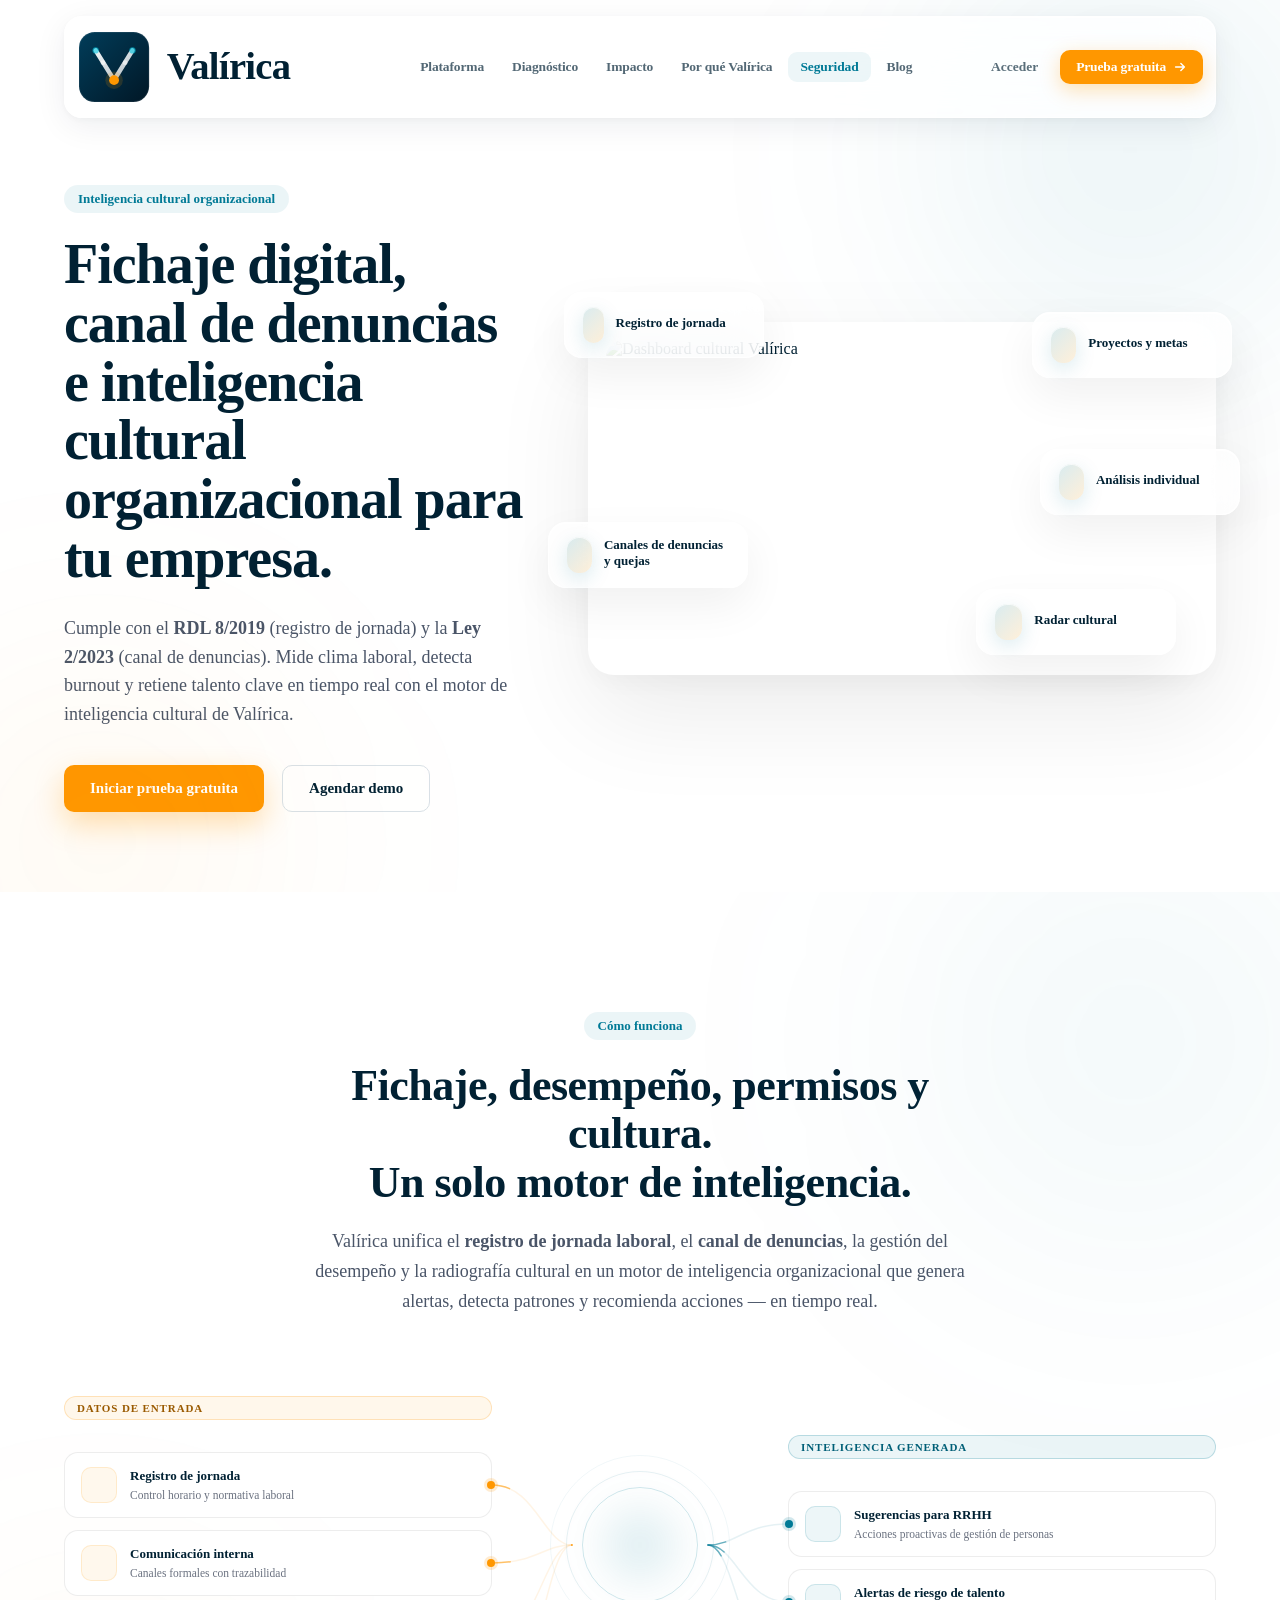
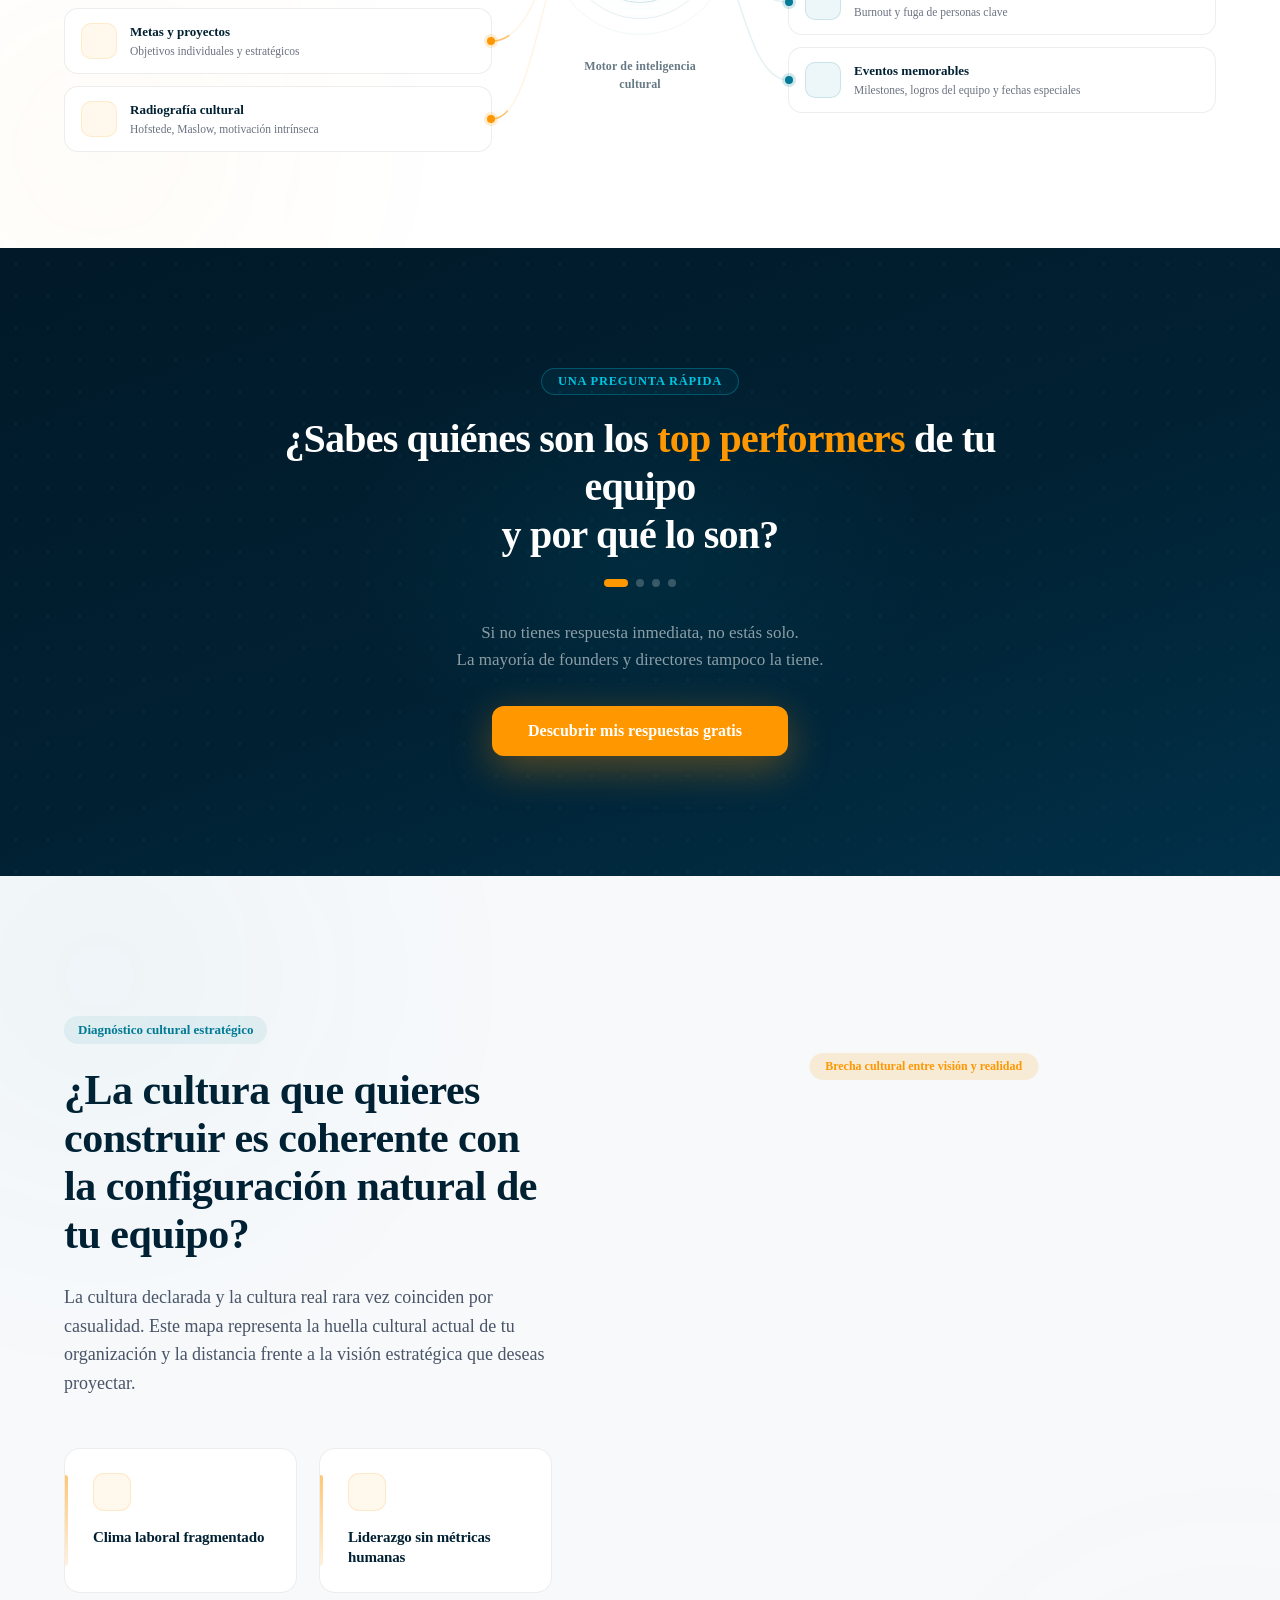
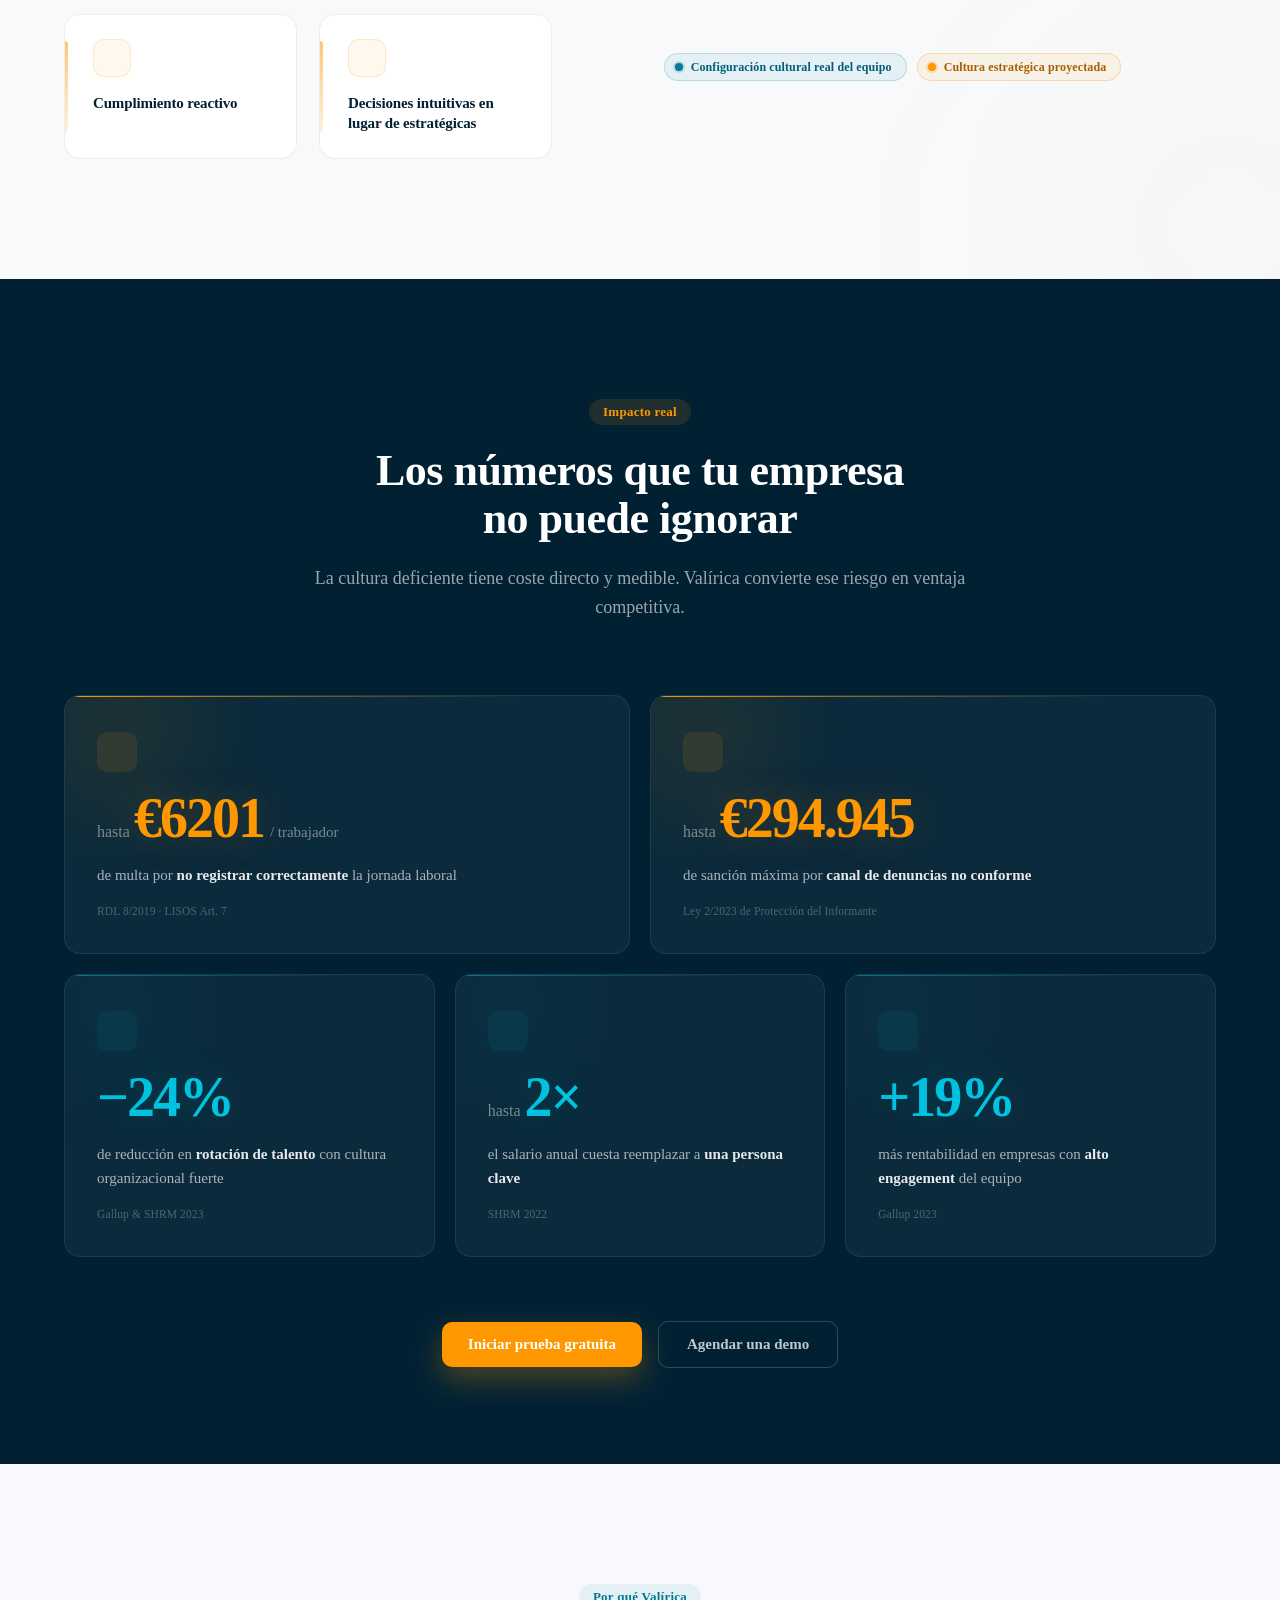
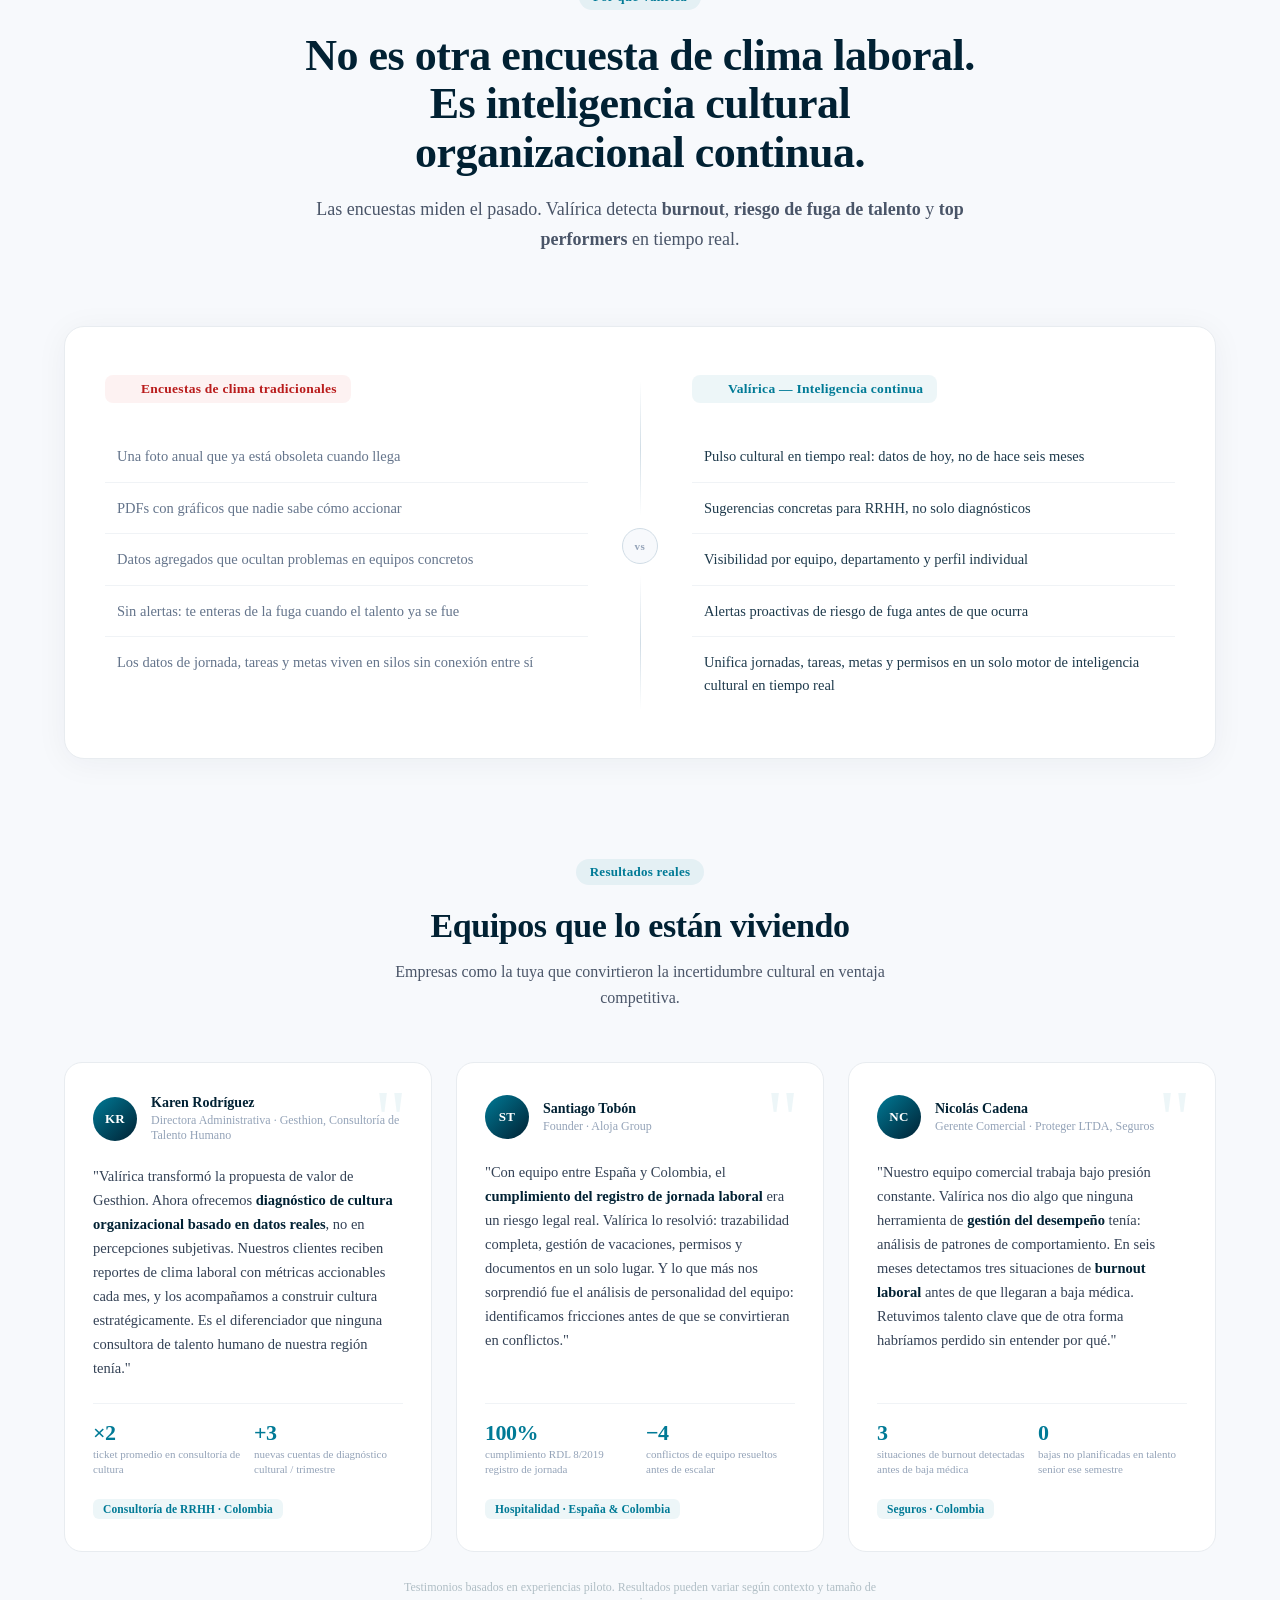
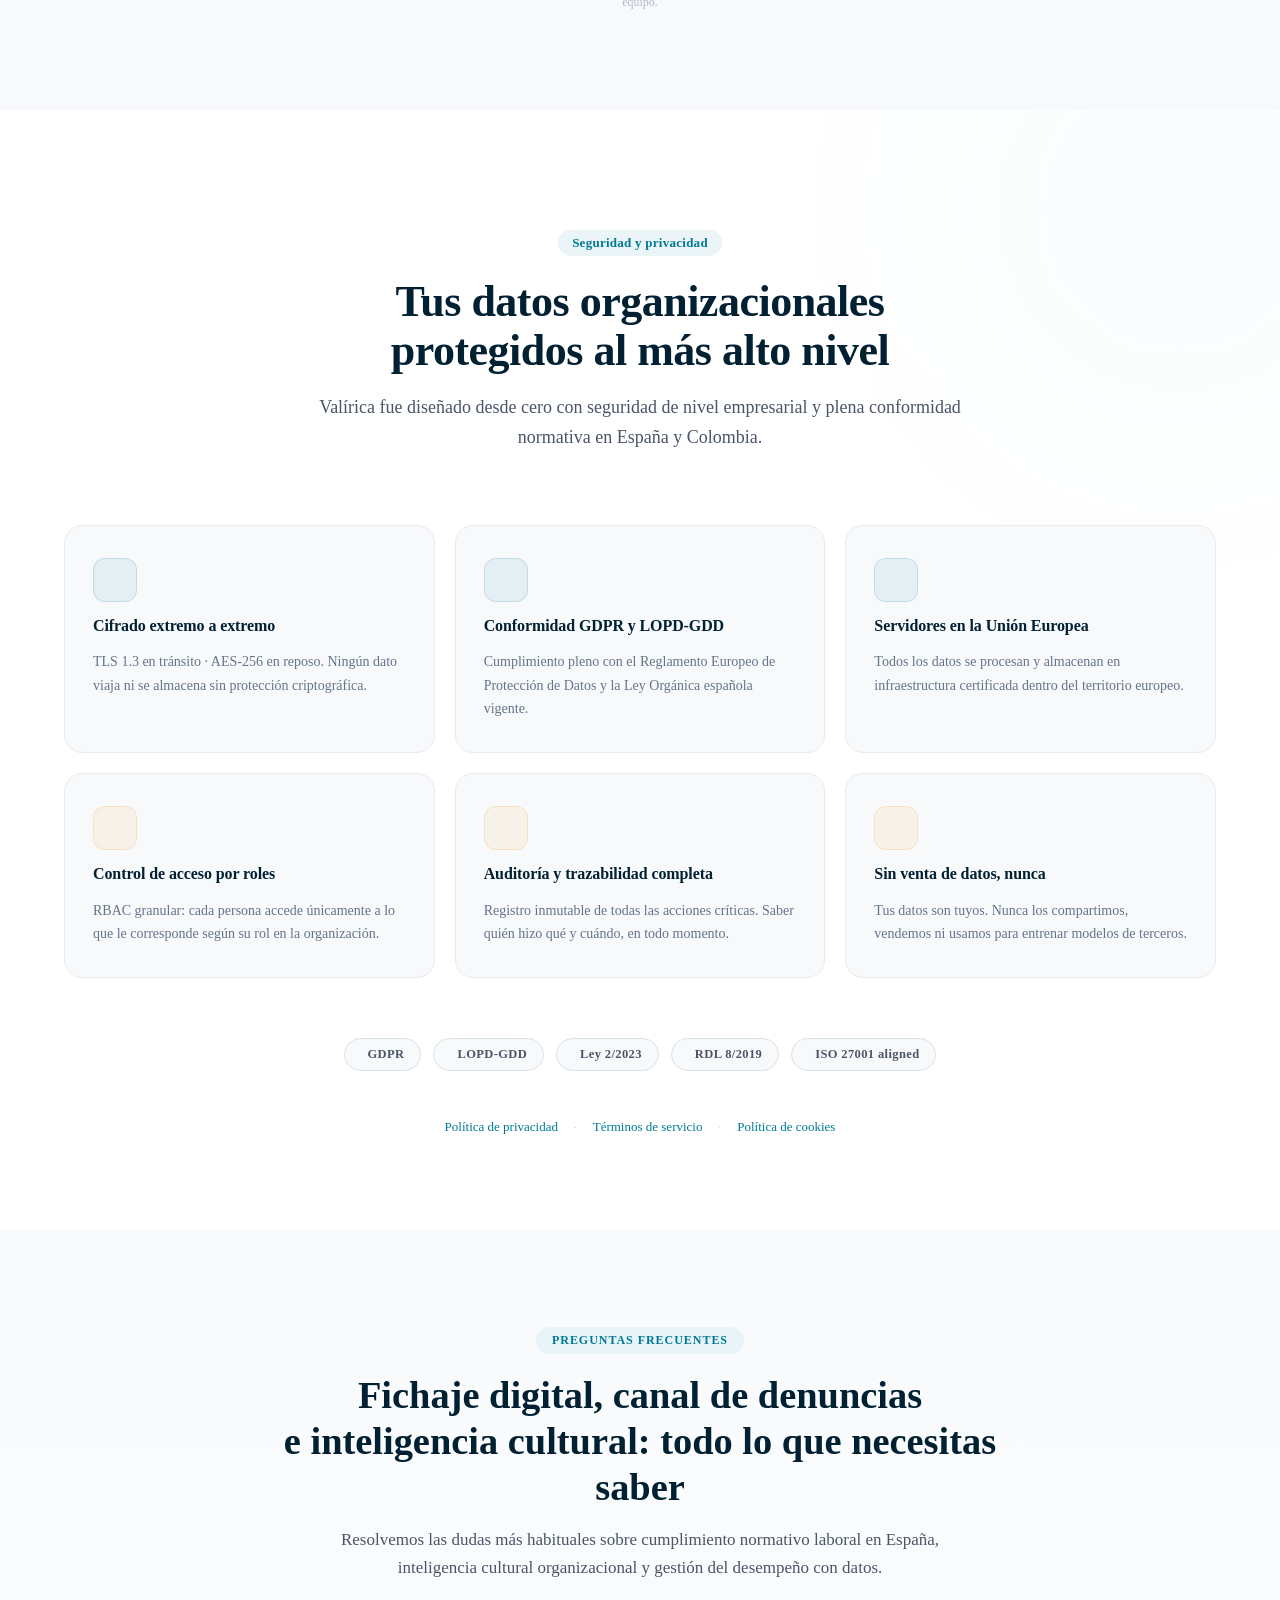
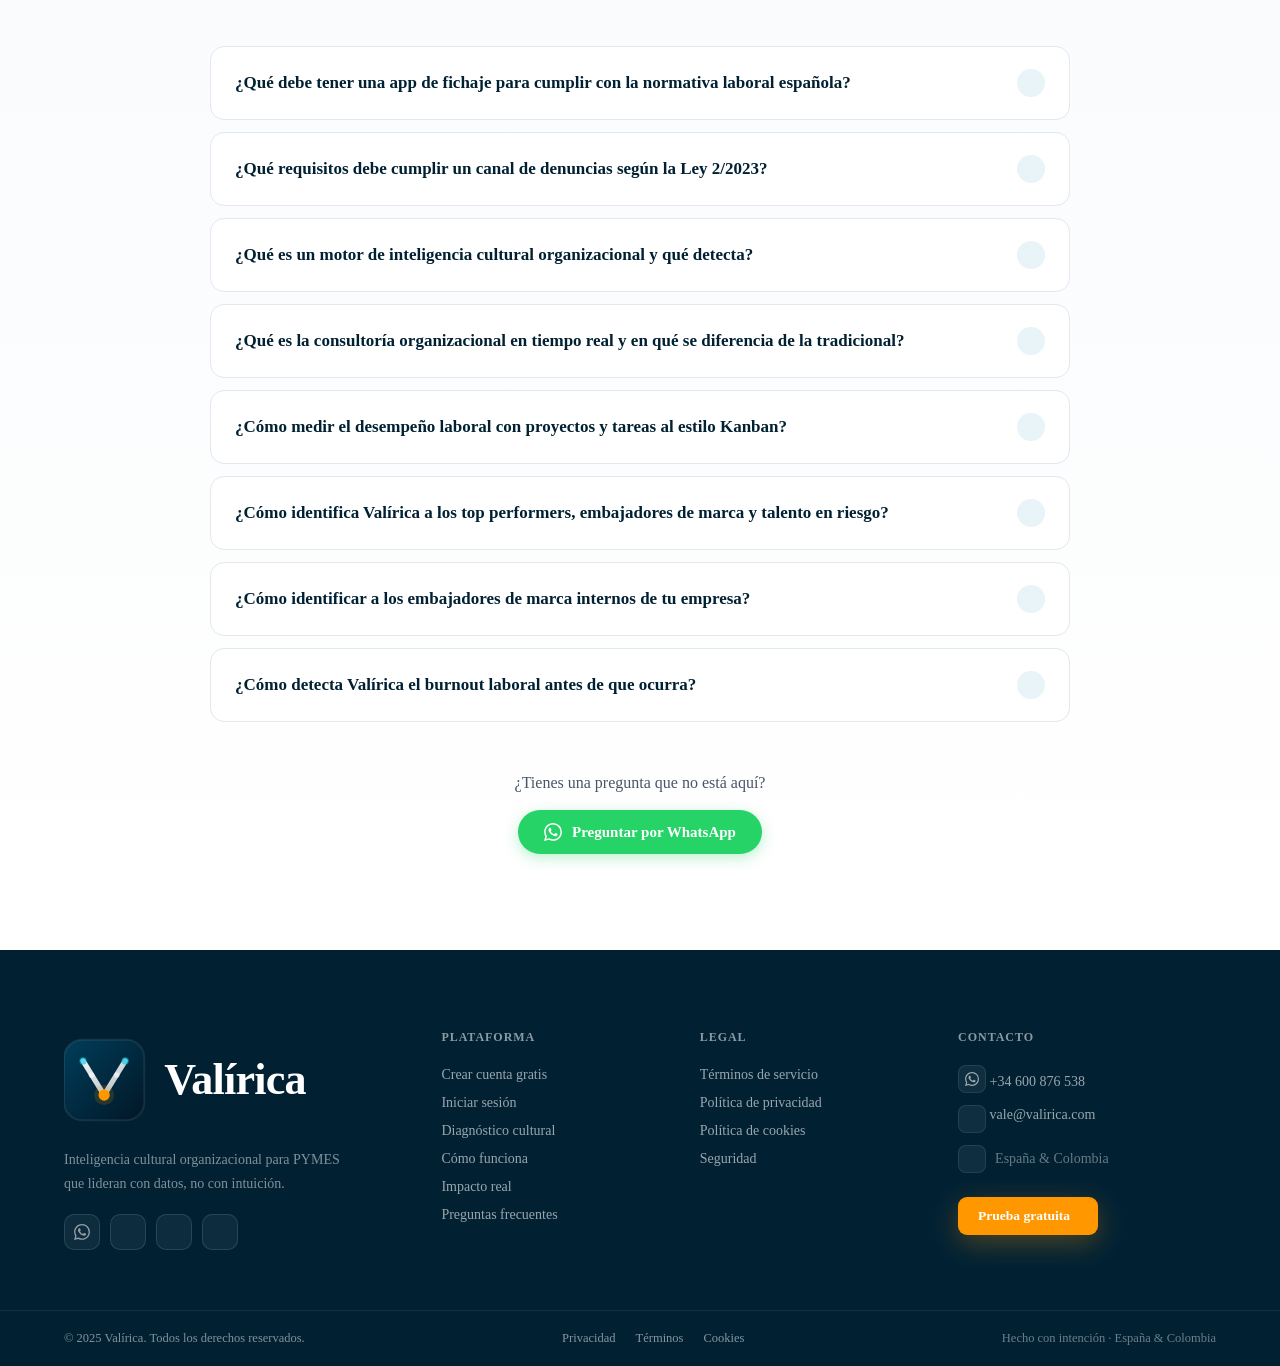
==== commit 736d50ee: "Fix blog nav: contained pill style, absolute logo paths, add Blog to main nav - blog.php / blog-post" ====
--- a/index.html
+++ b/index.html
@@ -262,6 +262,7 @@
         <a href="#beneficios" class="nav-link">Impacto</a>
         <a href="#diferenciador" class="nav-link">Por qué Valírica</a>
         <a href="#seguridad" class="nav-link">Seguridad</a>
+        <a href="/blog" class="nav-link">Blog</a>
       </nav>
 
 
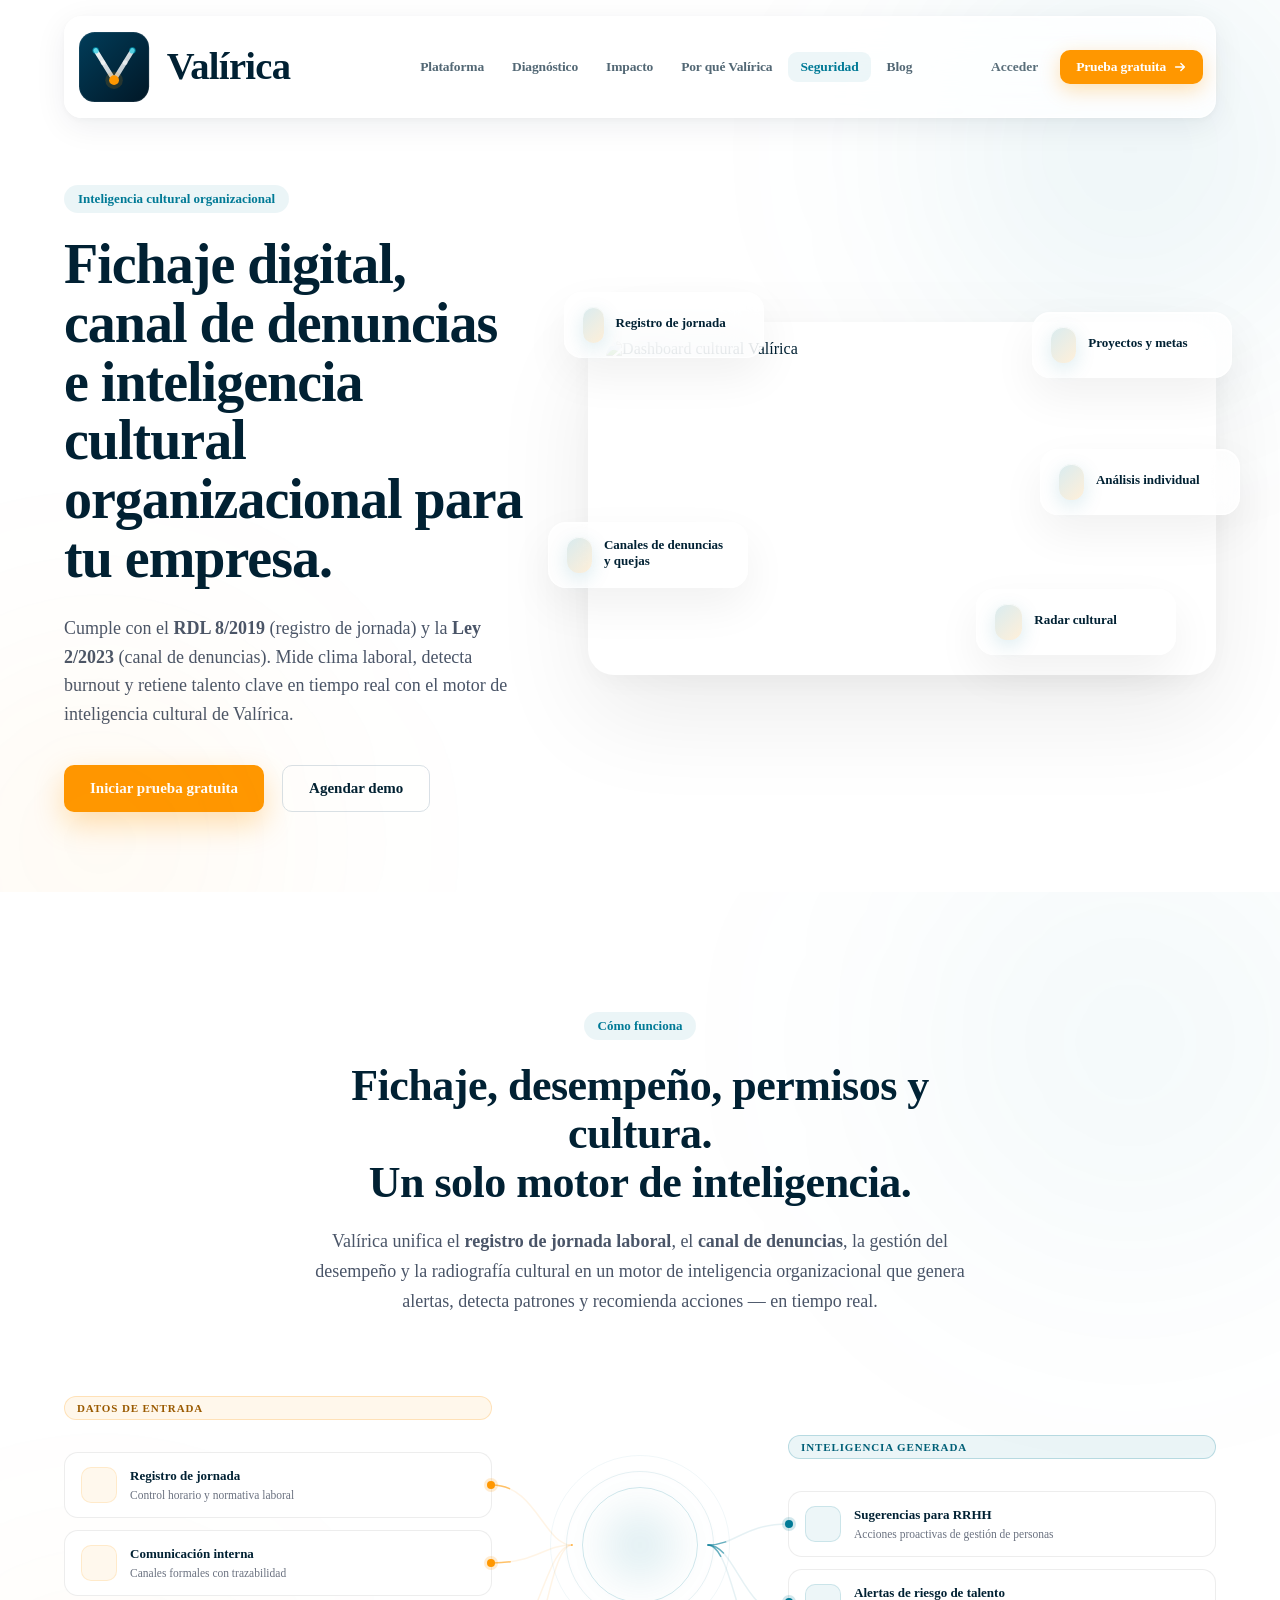
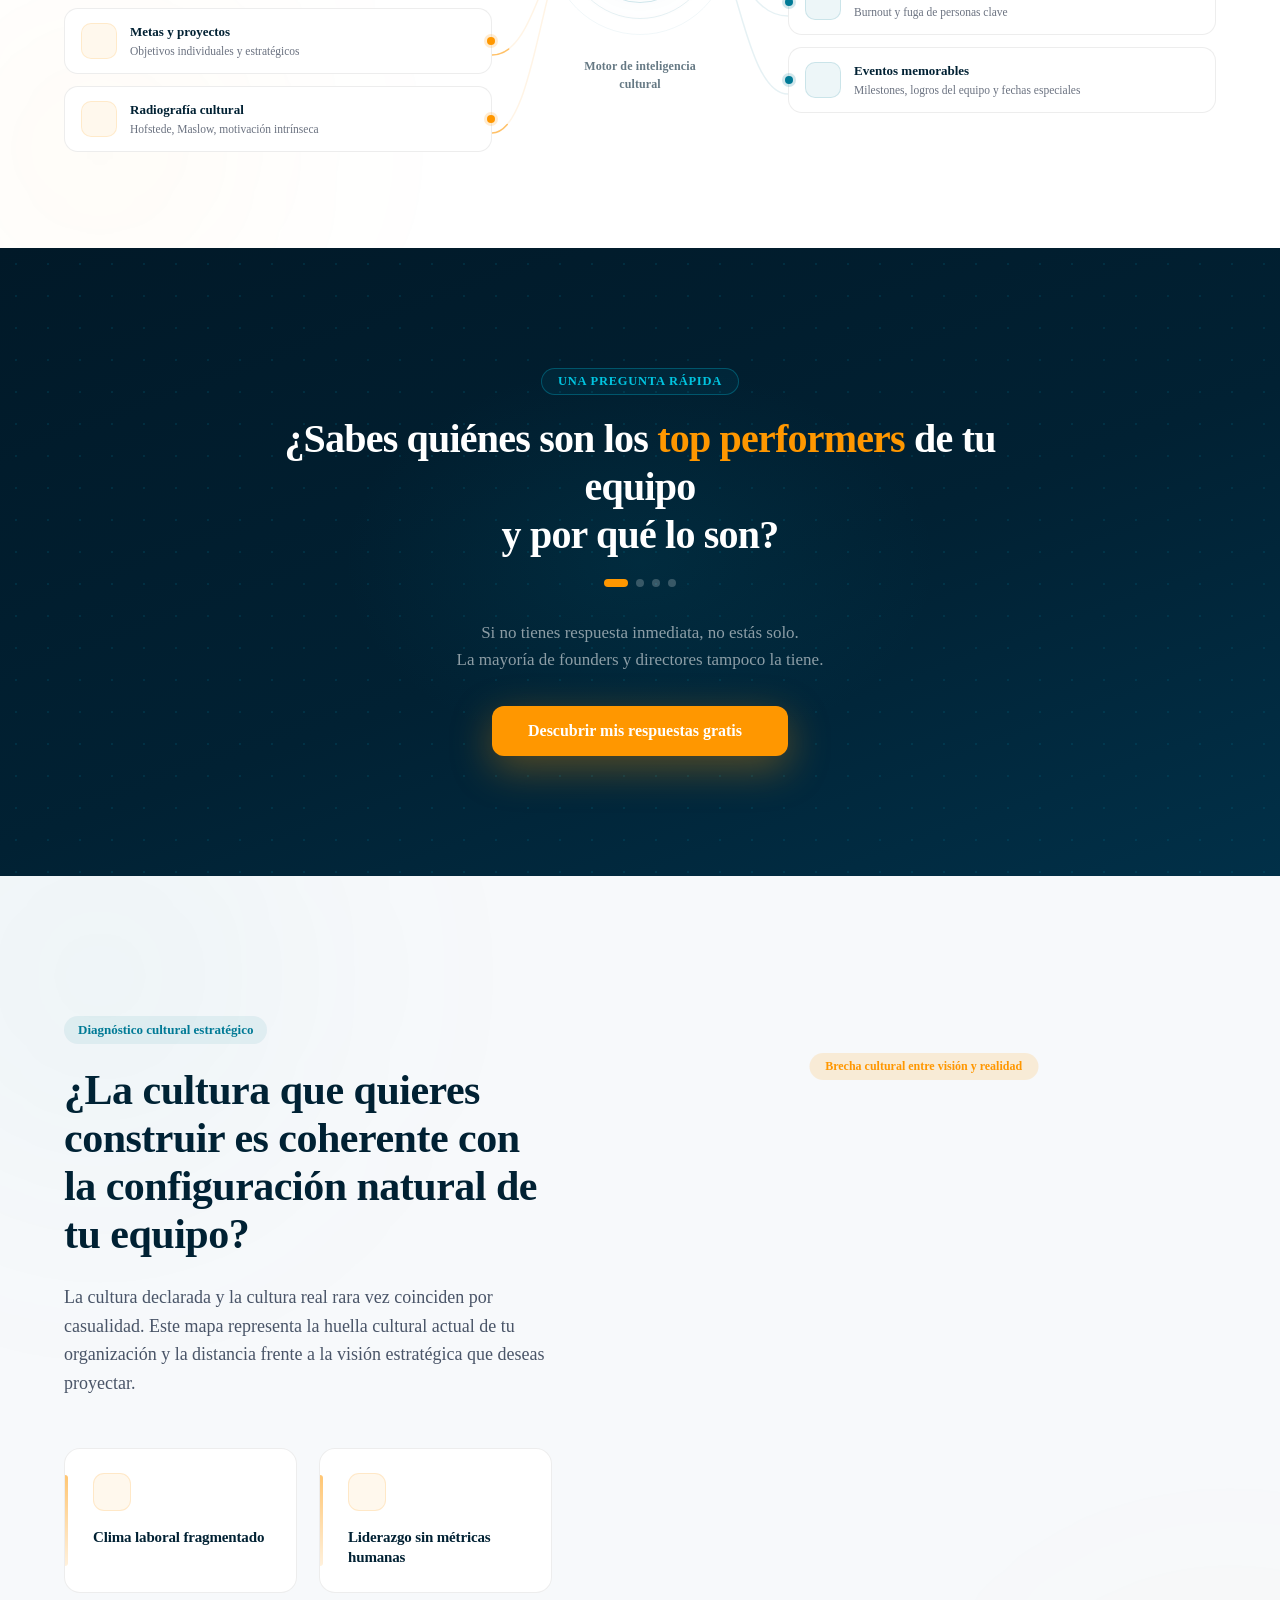
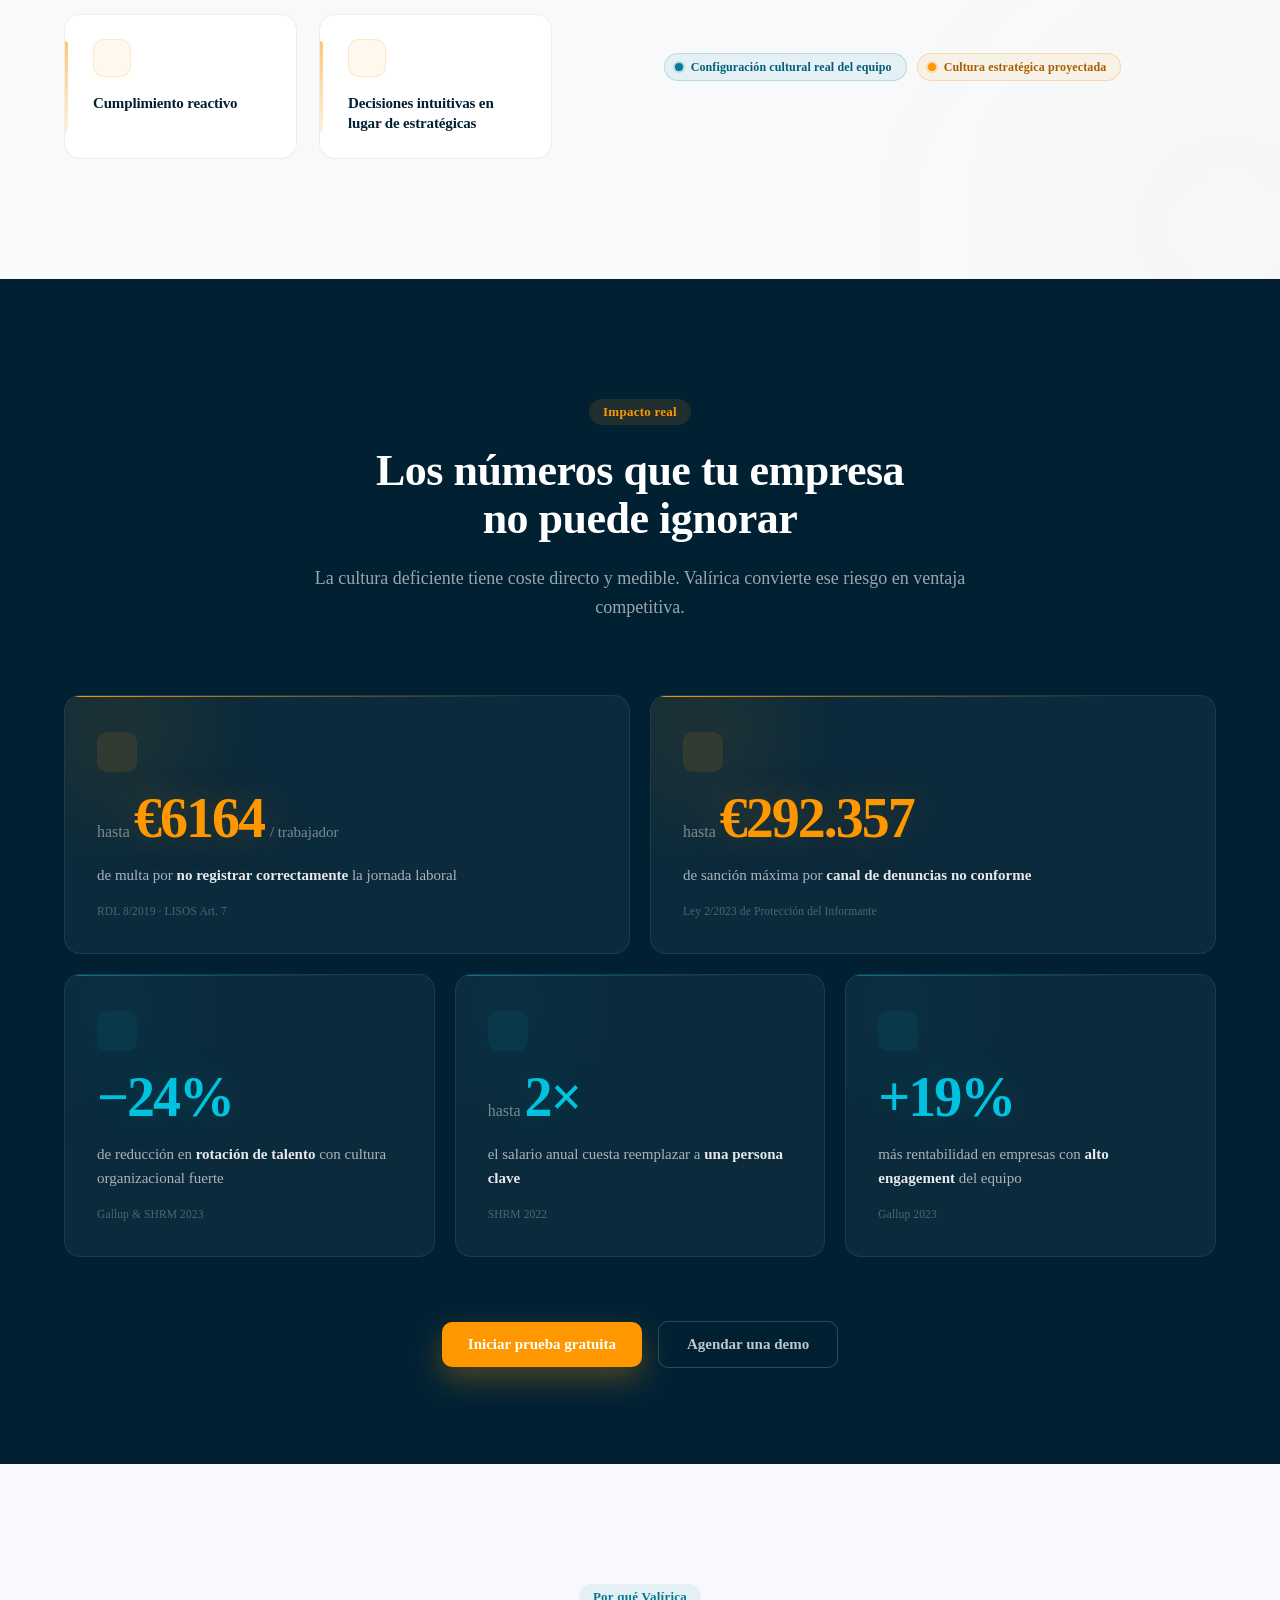
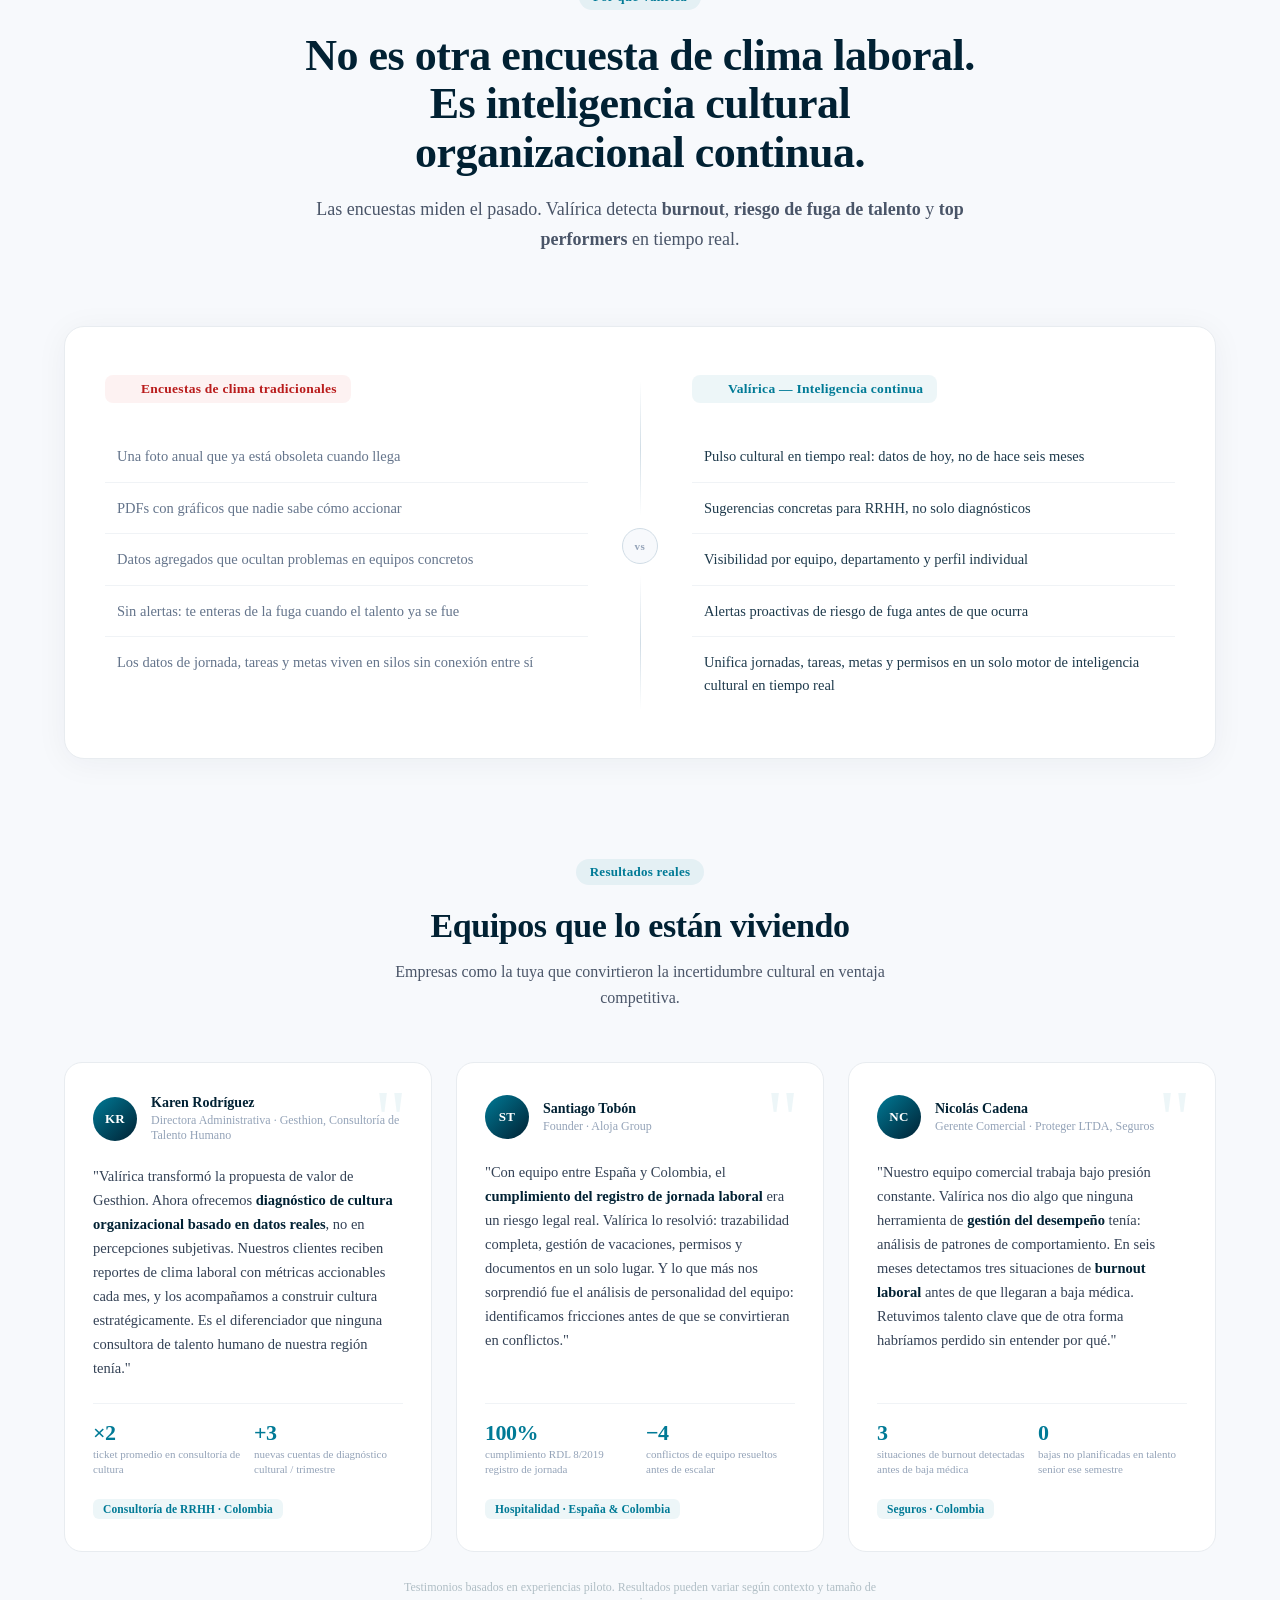
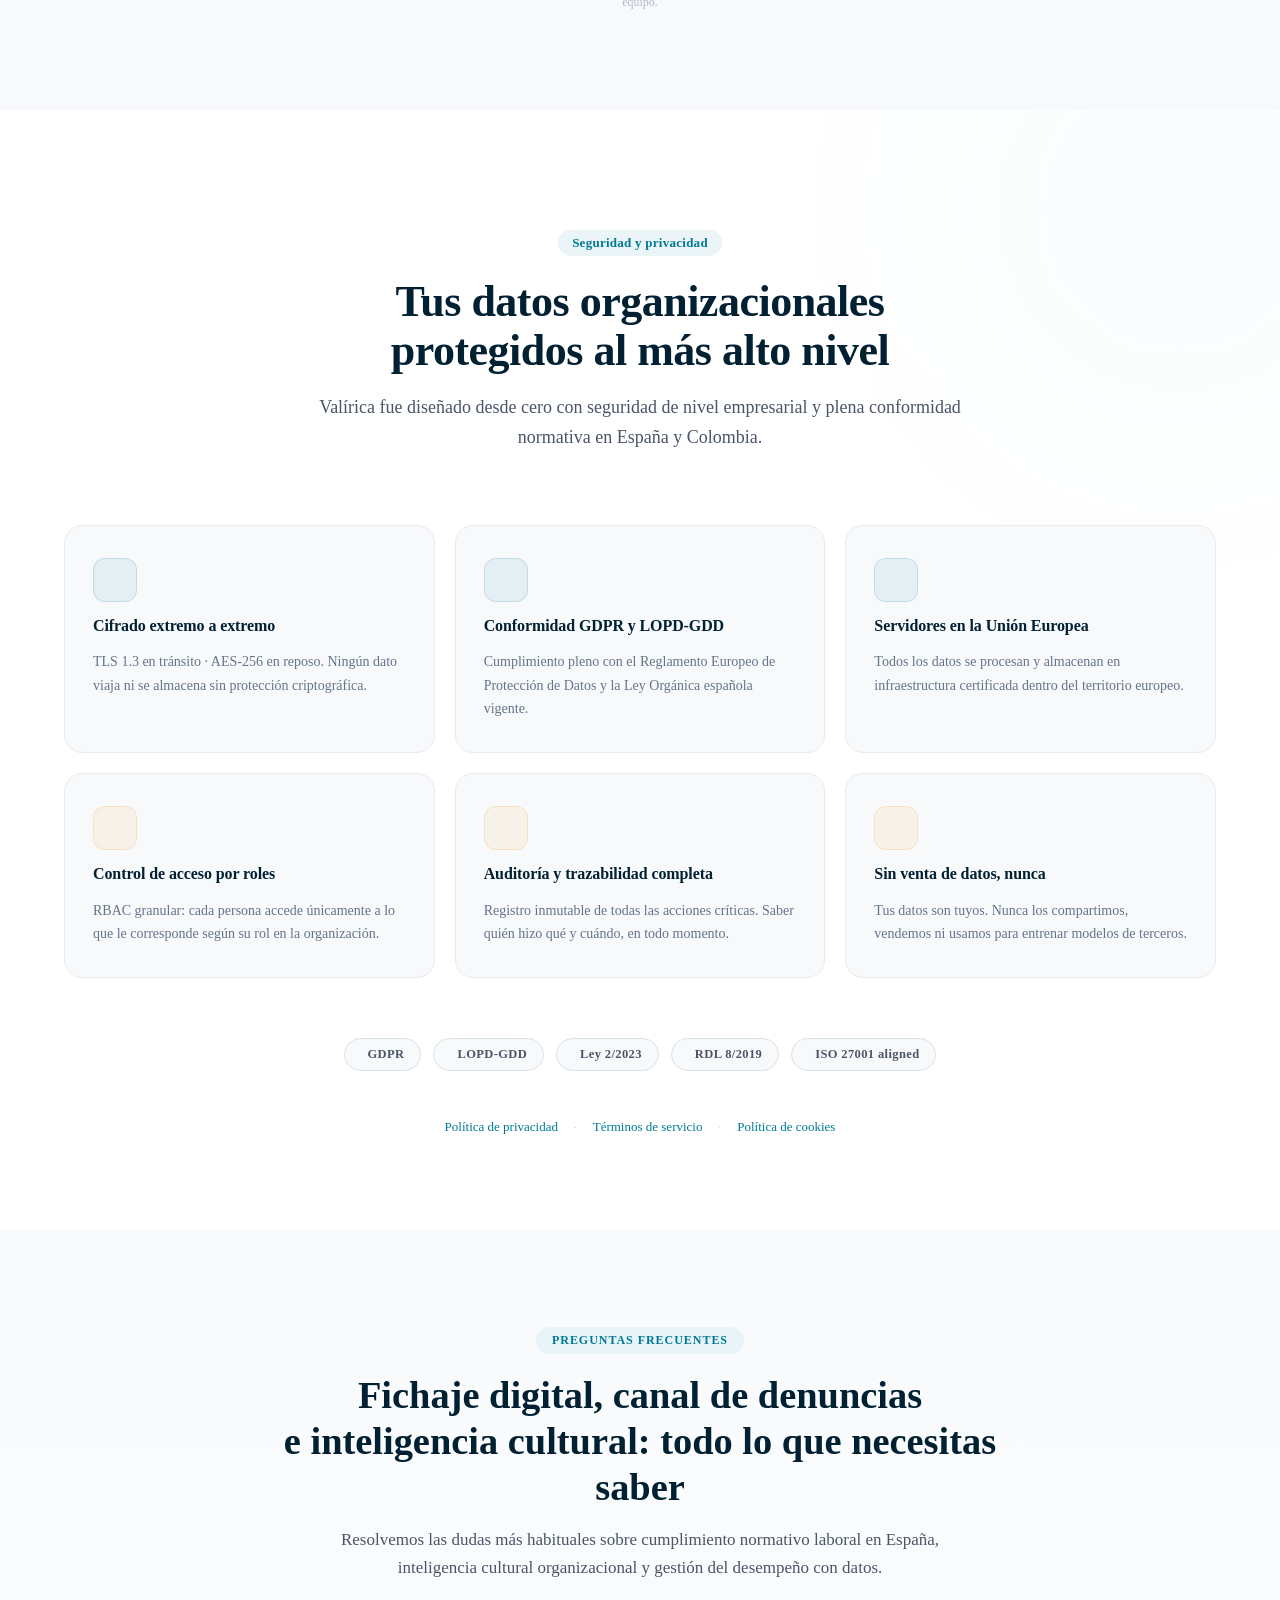
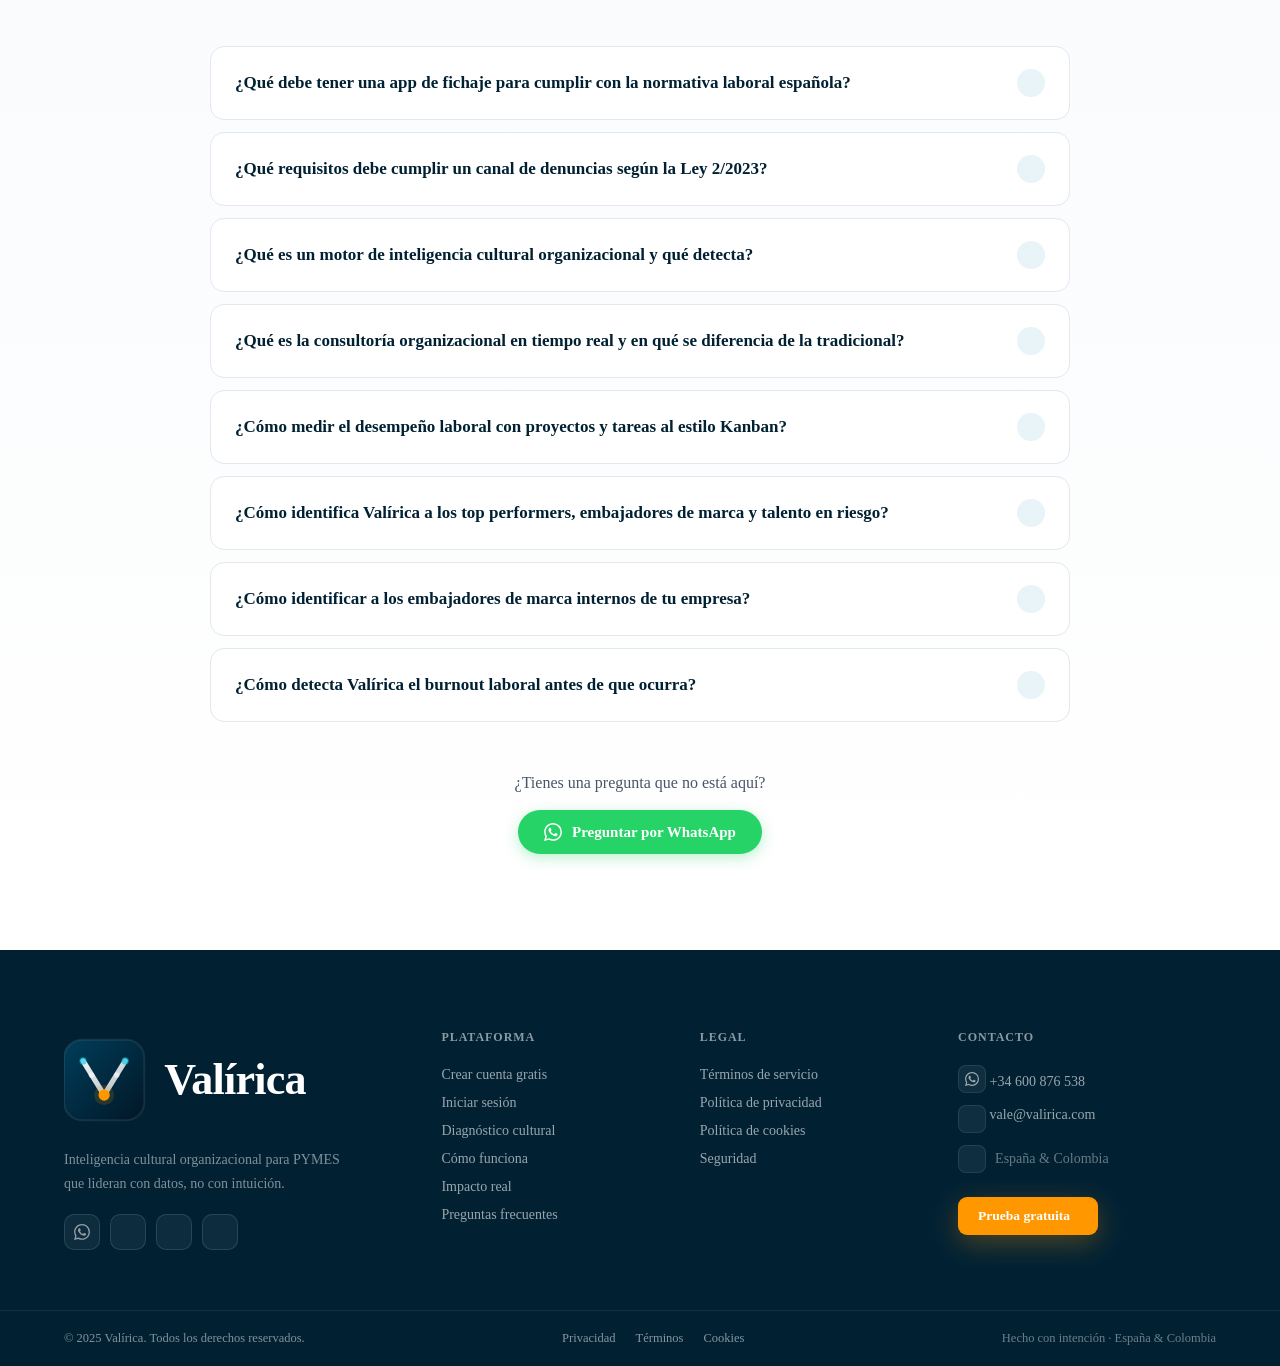
==== commit 69a531e4: "fix(blog): fix nav, logo, favicon and add icon support to blog pages - Fix broken logo in blog heade" ====
--- a/index.html
+++ b/index.html
@@ -317,6 +317,7 @@
         <a href="#beneficios" class="nav-mobile-link">Impacto real</a>
         <a href="#diferenciador" class="nav-mobile-link">Por qué Valírica</a>
         <a href="#seguridad" class="nav-mobile-link">Seguridad y datos</a>
+        <a href="/blog" class="nav-mobile-link">Blog</a>
       </nav>
       <div class="nav-mobile-actions">
         <a href="https://app.valirica.com"
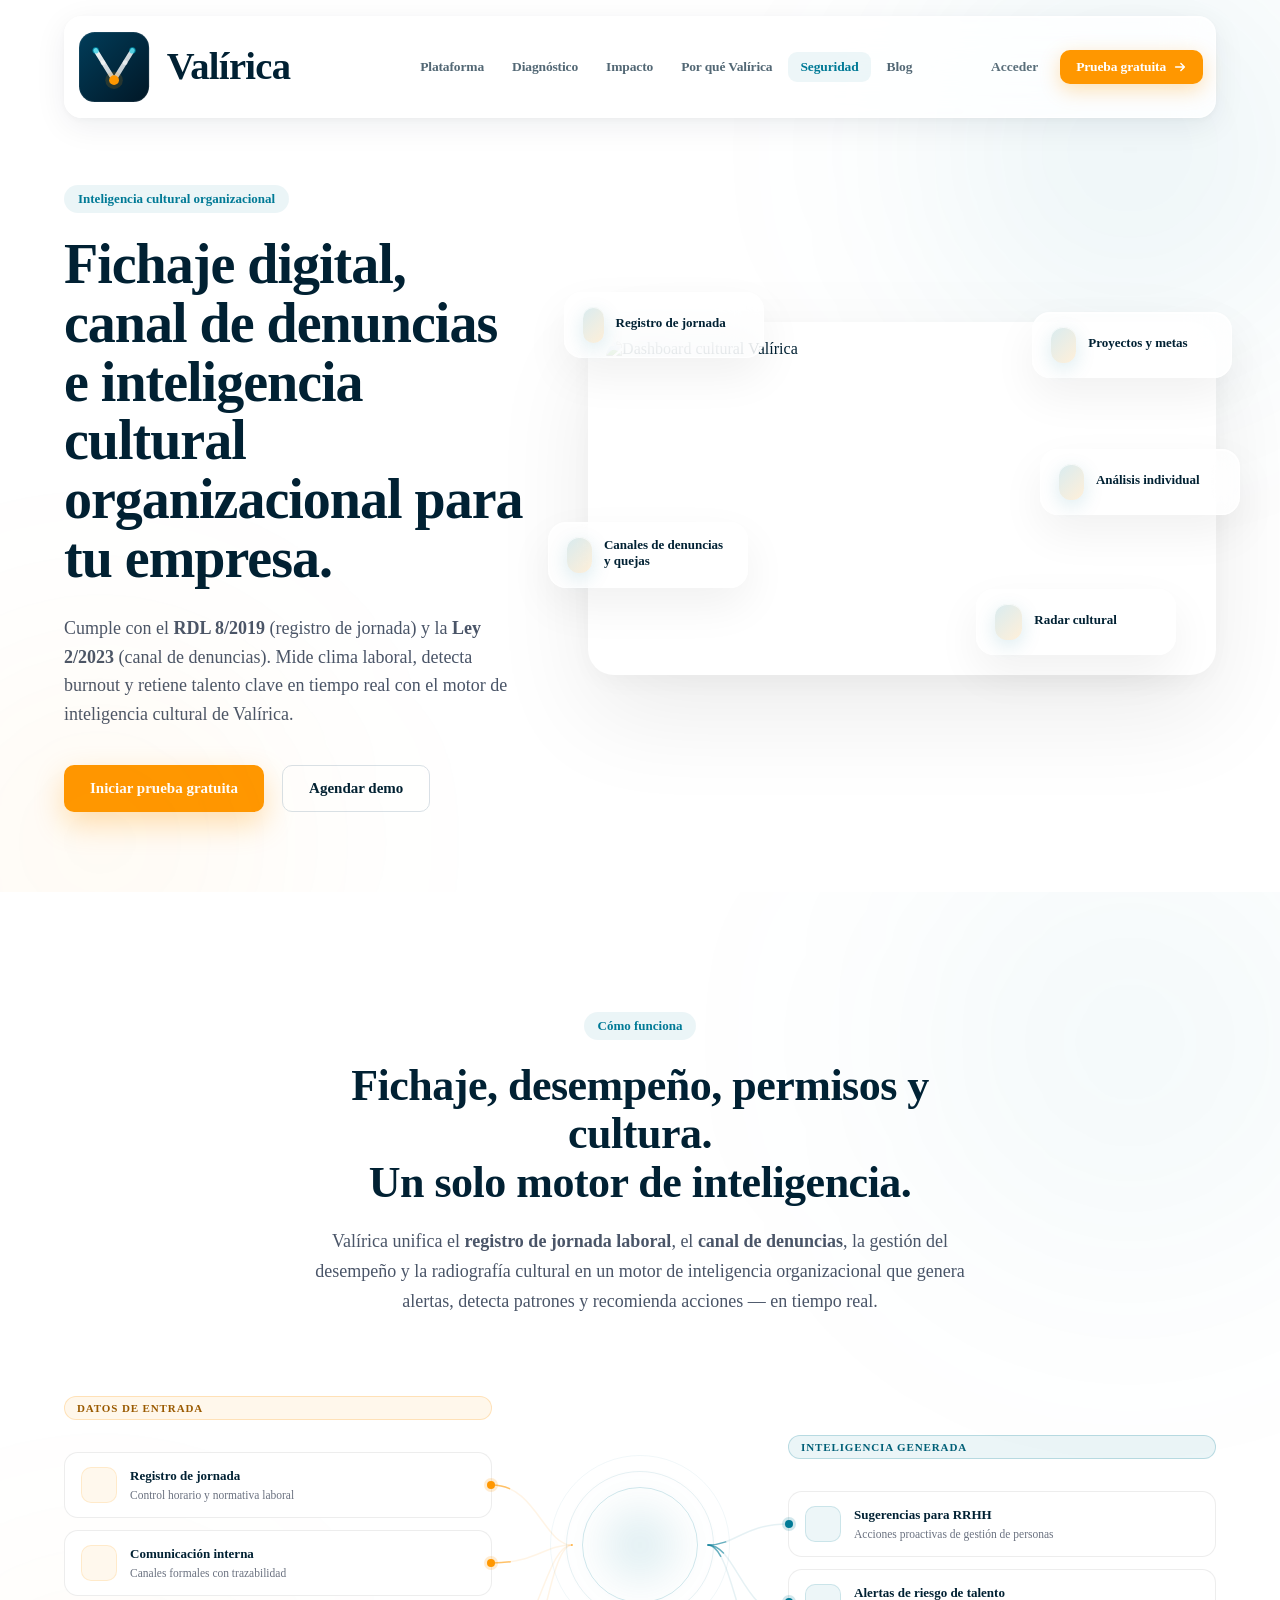
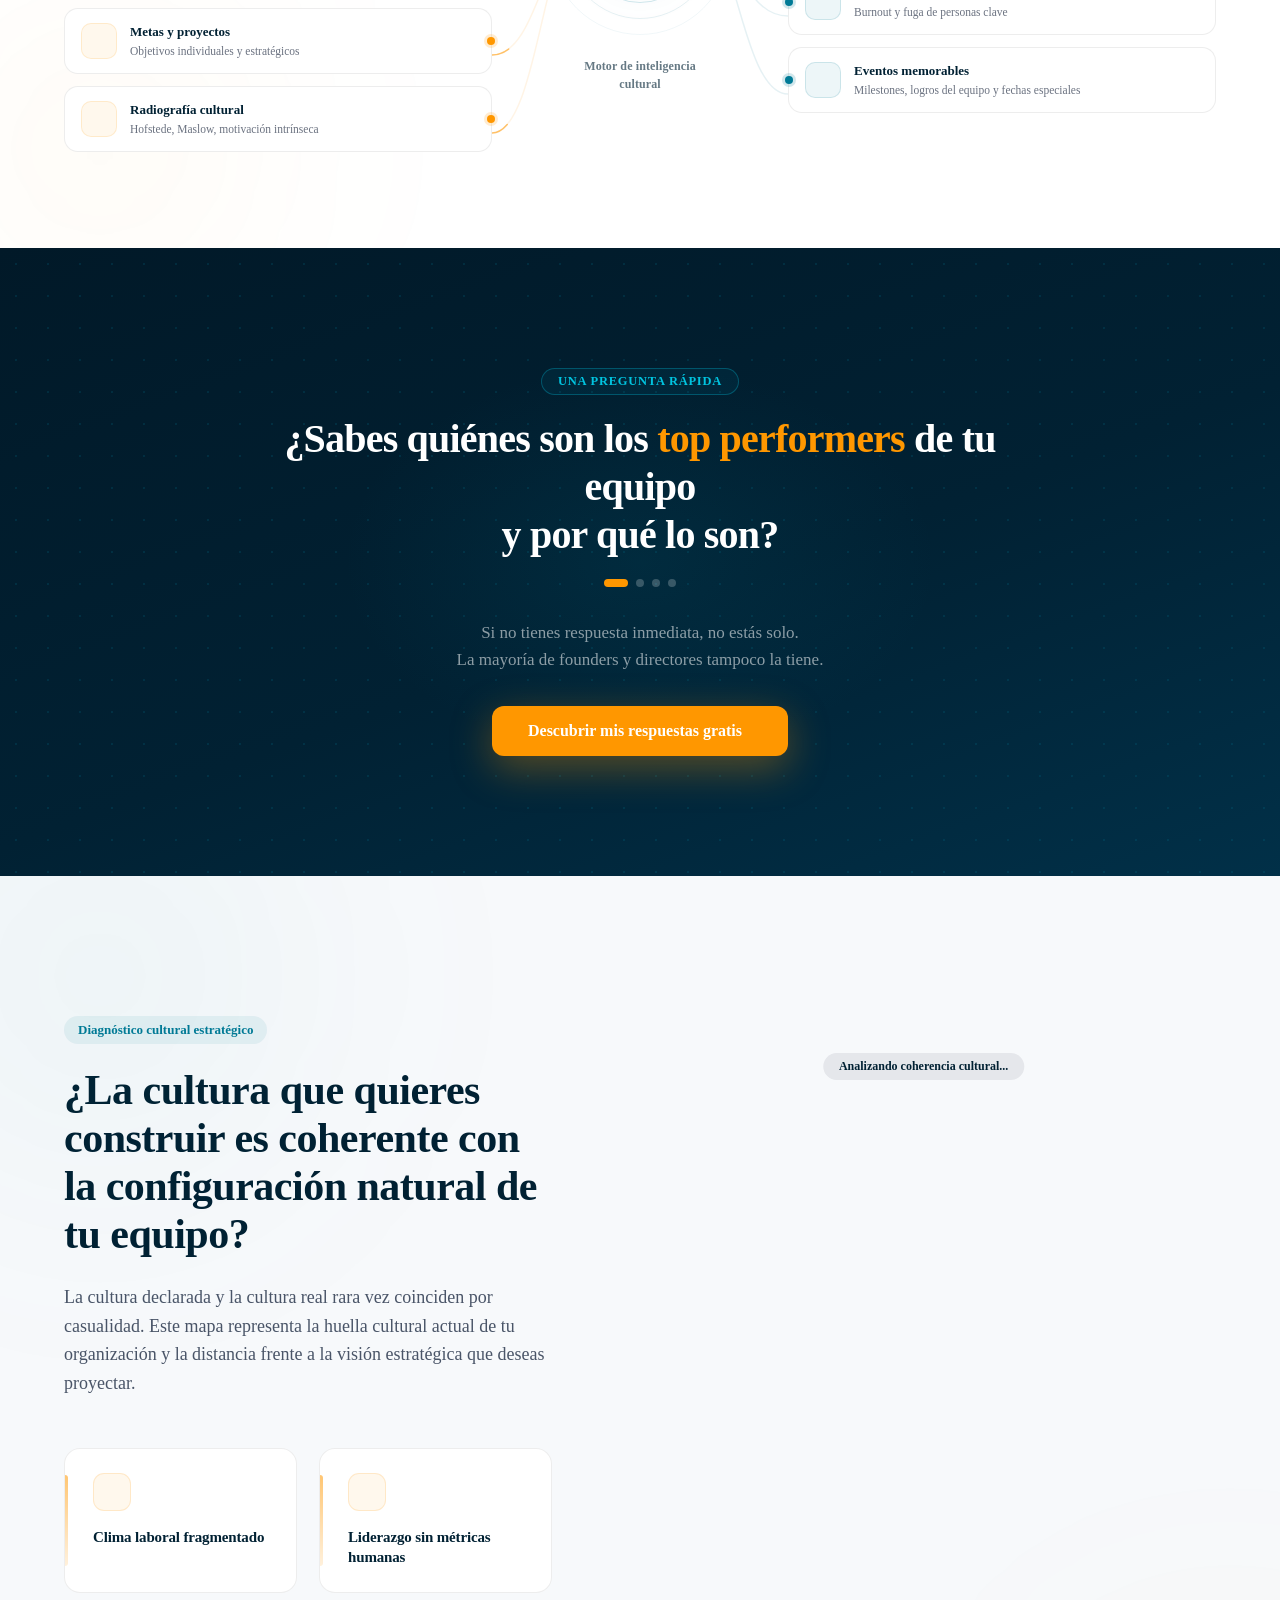
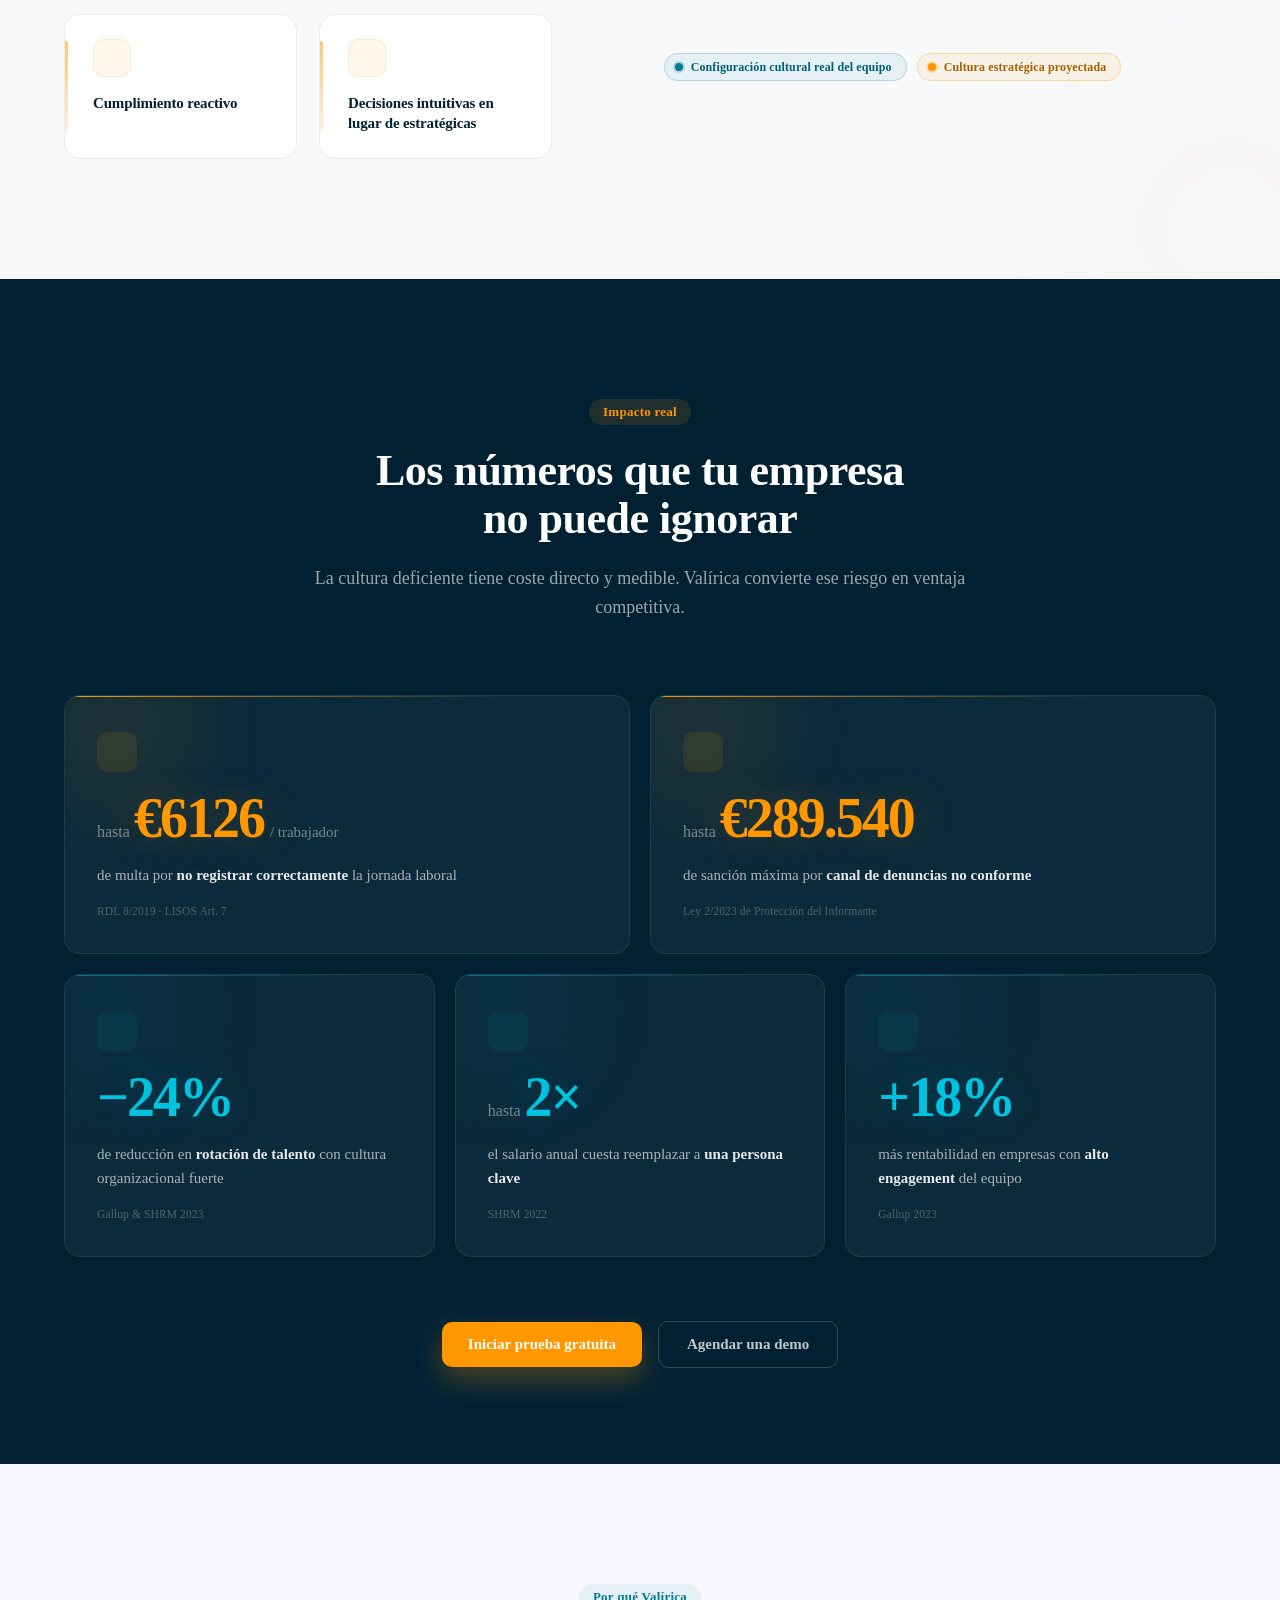
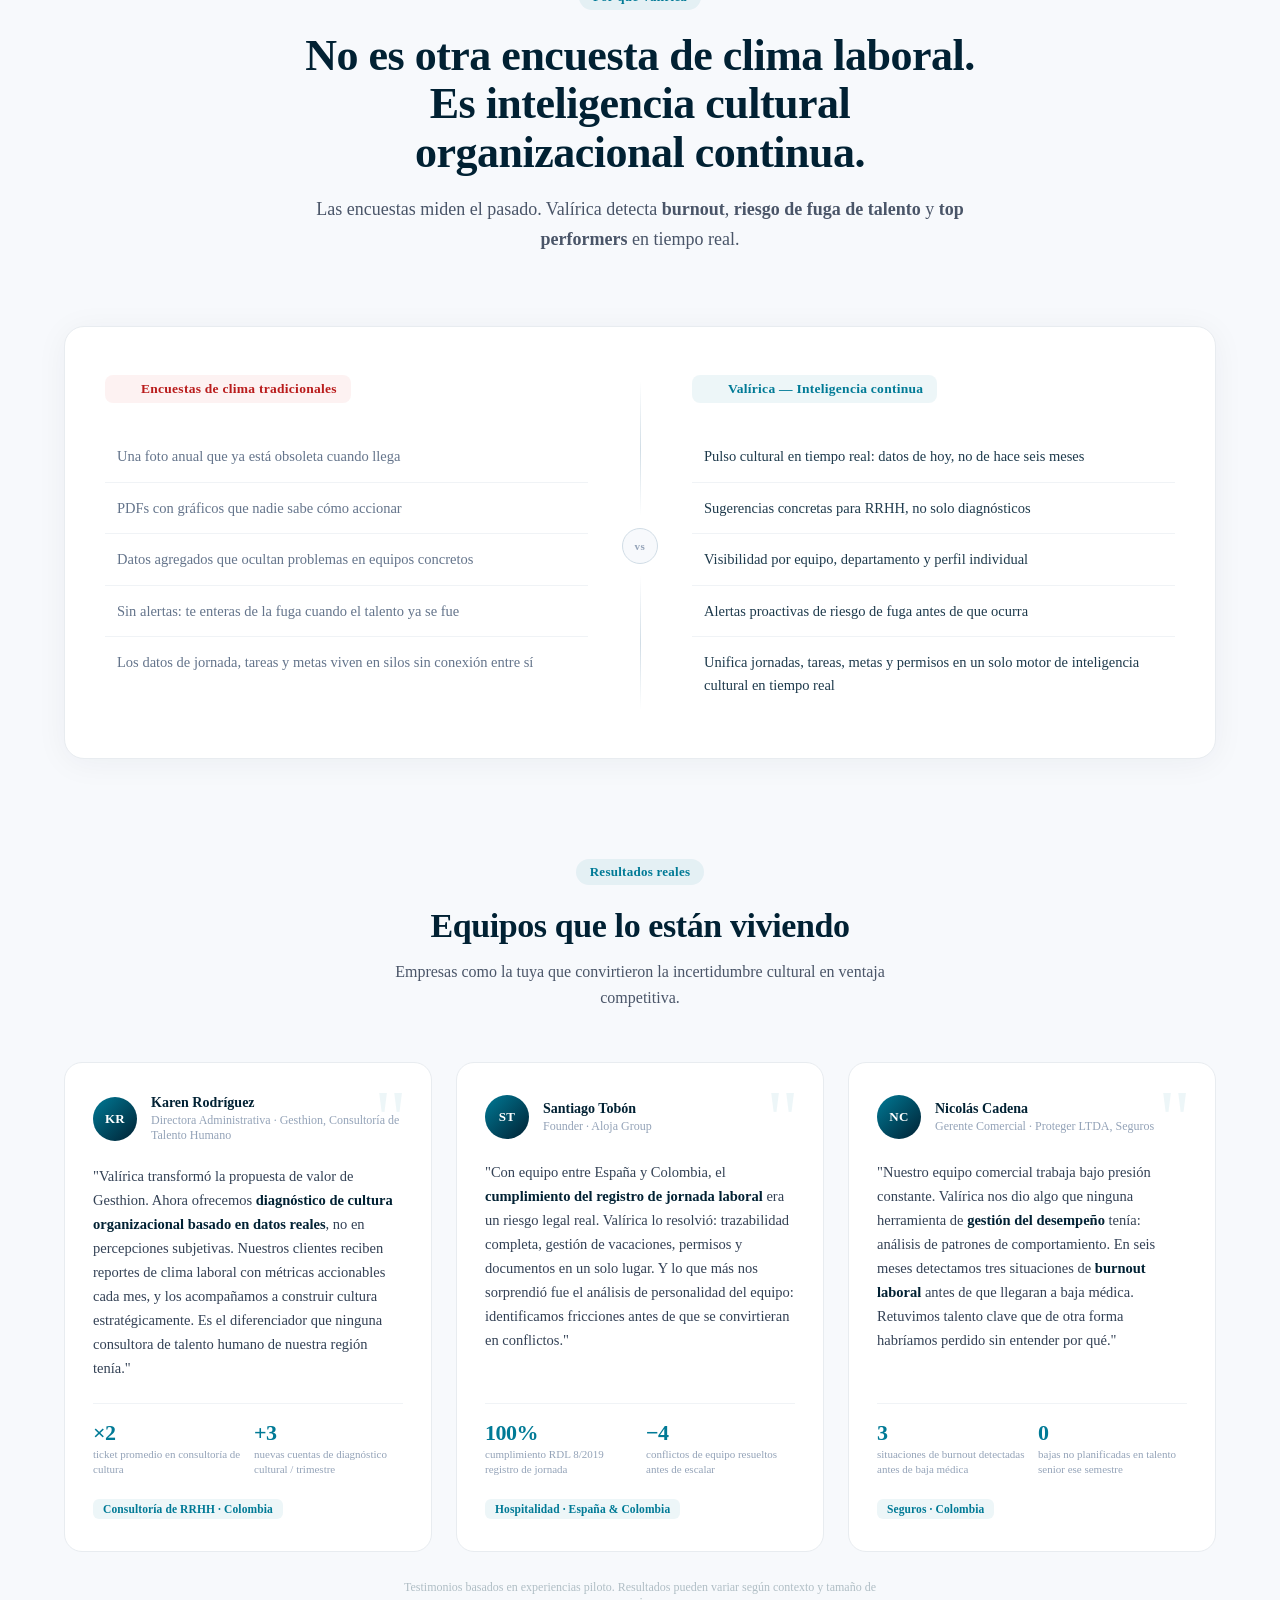
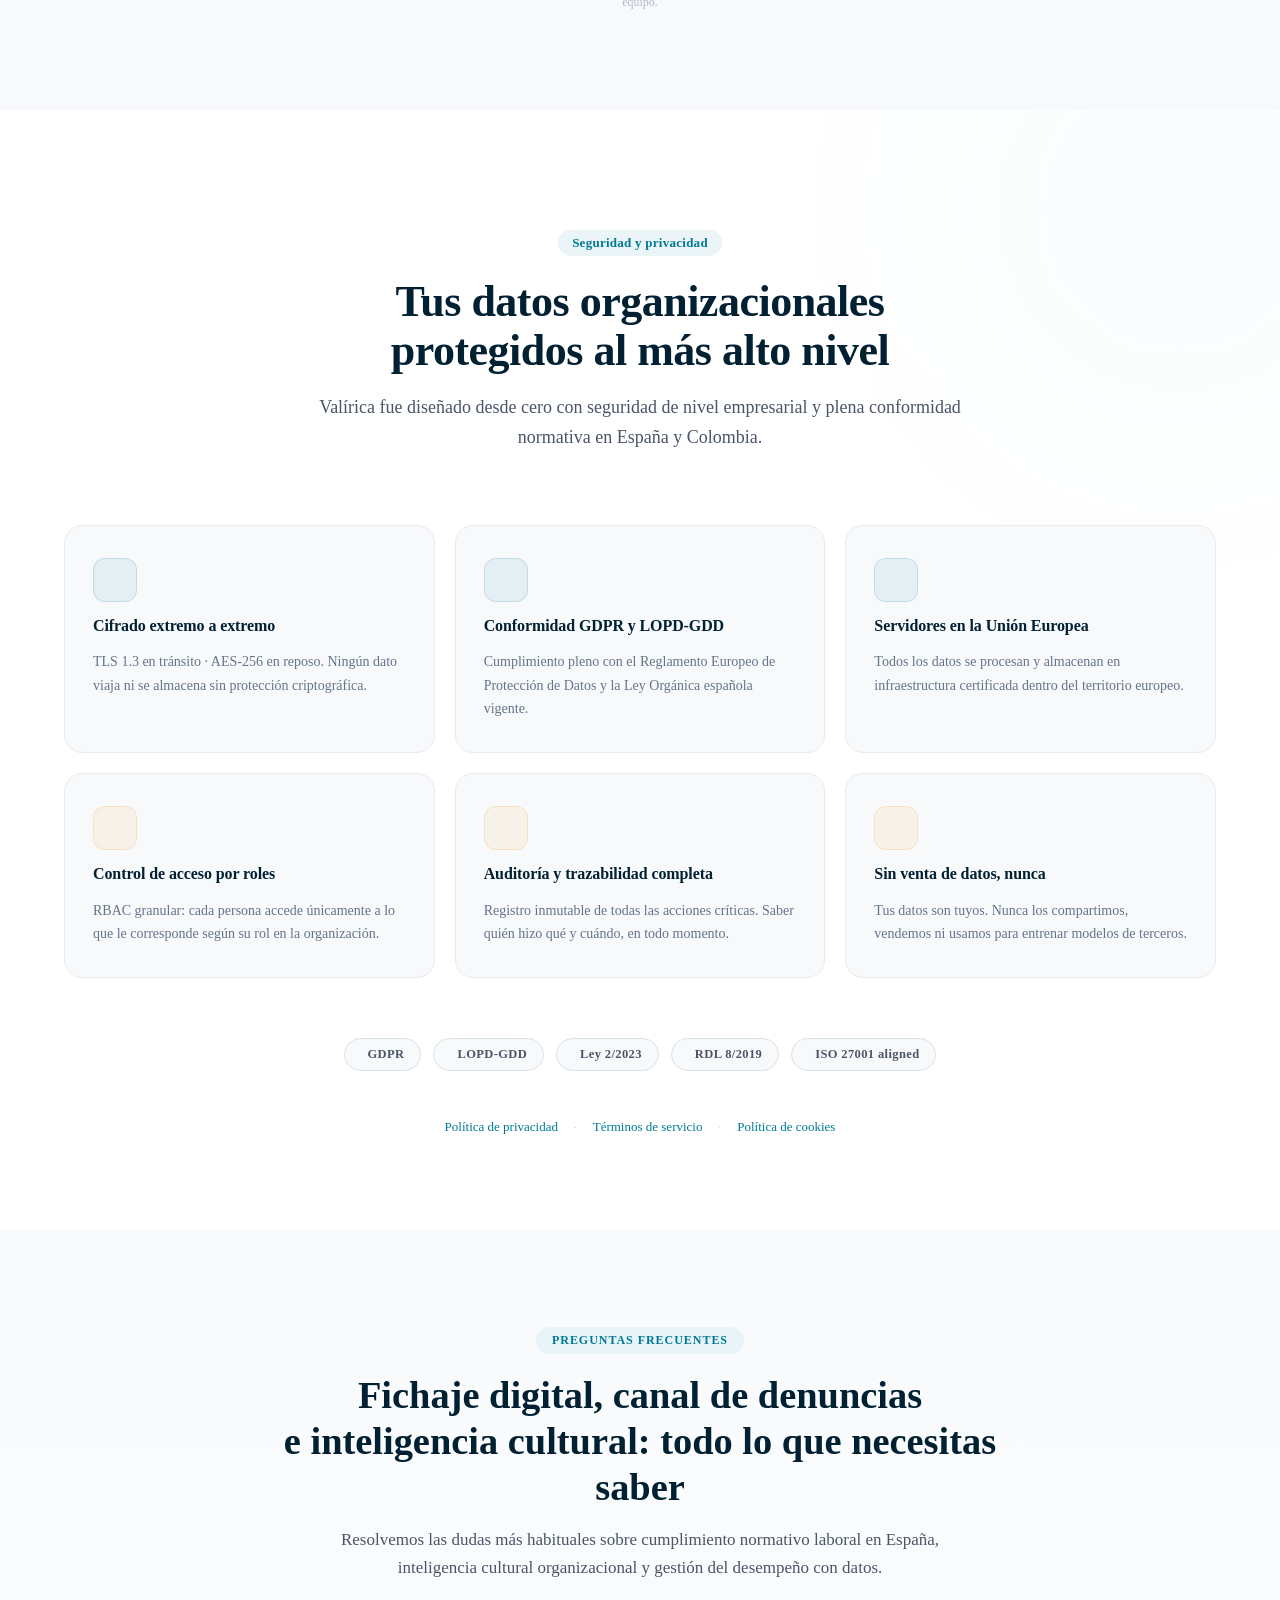
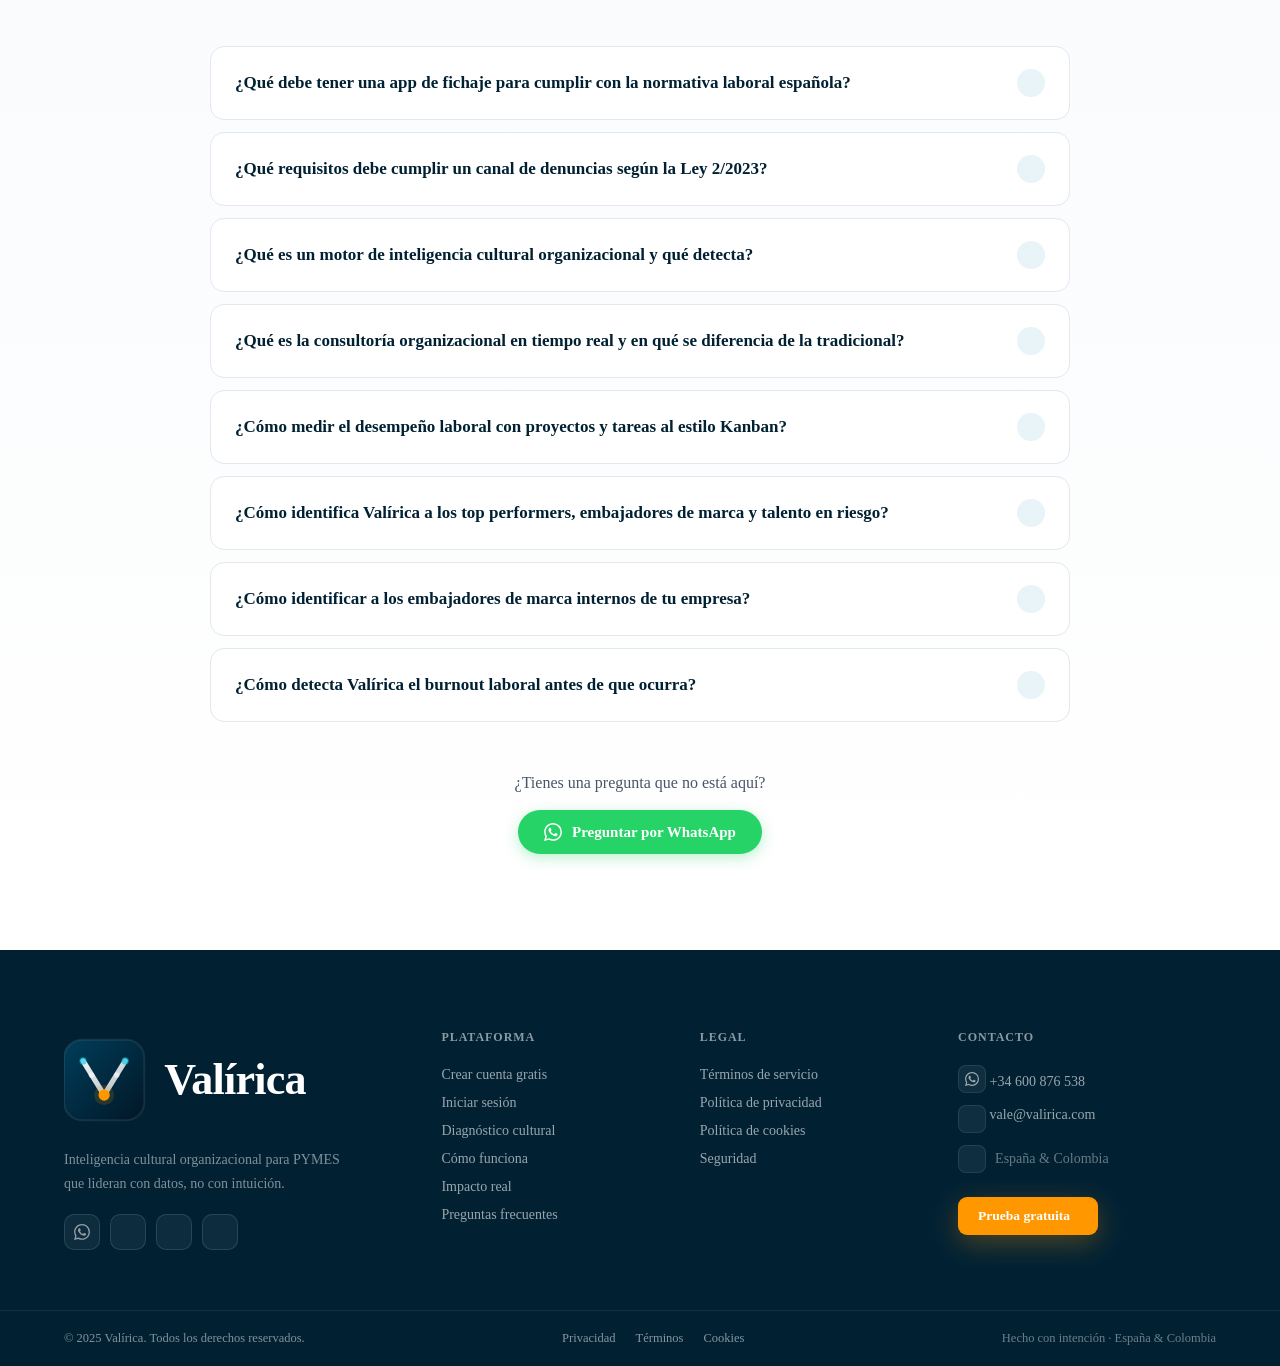
==== commit 75e2f254: "Phase 1 SEO: Add hreflang, Colombia keywords, and expanded AEO FAQ schema" ====
--- a/index.html
+++ b/index.html
@@ -14,14 +14,17 @@
   <meta charset="UTF-8">
   <meta name="viewport" content="width=device-width, initial-scale=1.0">
 
-  <title>Valírica · Fichaje, Canal de Denuncias e Cultura PYMES</title>
+  <title>Valírica · Software RRHH para PYMES — Fichaje, Canal de Denuncias, Clima Laboral</title>
   <meta name="description"
-    content="Fichaje digital (RDL 8/2019), canal de denuncias (Ley 2/2023) e inteligencia cultural para PYMES en España. Detecta burnout y retiene talento clave.">
+    content="Fichaje digital (RDL 8/2019), canal de denuncias (Ley 2/2023), clima laboral y detección de burnout para PYMES en España y Colombia. Inteligencia cultural en tiempo real.">
   <meta name="keywords"
-    content="app fichaje digital España, registro jornada laboral RDL 8/2019, canal de denuncias Ley 2/2023, inteligencia cultural organizacional, clima laboral tiempo real, gestión desempeño empleados, burnout laboral detección, retención talento, software RRHH PYMES España">
+    content="app fichaje digital España, registro jornada laboral RDL 8/2019, canal de denuncias Ley 2/2023, inteligencia cultural organizacional, clima laboral tiempo real, gestión desempeño empleados, burnout laboral detección, retención talento, software RRHH PYMES España, software RRHH Colombia, clima laboral Colombia, ley 1010 acoso laboral Colombia, prevención burnout empresas, riesgo fuga talento, análisis DISC RRHH, cultura organizacional Hofstede">
 
 
   <link rel="canonical" href="https://www.valirica.com/">
+  <link rel="alternate" hreflang="es-ES" href="https://www.valirica.com/">
+  <link rel="alternate" hreflang="es-CO" href="https://www.valirica.com/">
+  <link rel="alternate" hreflang="es" href="https://www.valirica.com/">
 
 
   <meta property="og:title" content="Valírica · App de Fichaje, Canal de Denuncias e Inteligencia Cultural">
@@ -34,6 +37,7 @@
   <meta property="og:image:width" content="1200">
   <meta property="og:image:height" content="630">
   <meta property="og:locale" content="es_ES">
+  <meta property="og:locale:alternate" content="es_CO">
 
 
   <meta name="twitter:card" content="summary_large_image">
@@ -79,10 +83,18 @@
           "height": 34
         },
         "description": "Plataforma SaaS de inteligencia cultural organizacional para PYMES en España y Colombia. App de fichaje digital conforme a RDL 8/2019, canal de denuncias según Ley 2/2023, gestión del desempeño y motor de inteligencia cultural en tiempo real.",
-        "address": {
-          "@type": "PostalAddress",
-          "addressCountry": "ES"
-        },
+        "address": [
+          {
+            "@type": "PostalAddress",
+            "addressCountry": "ES",
+            "addressLocality": "Madrid"
+          },
+          {
+            "@type": "PostalAddress",
+            "addressCountry": "CO",
+            "addressLocality": "Bogotá"
+          }
+        ],
         "contactPoint": {
           "@type": "ContactPoint",
           "telephone": "+34-600-876-538",
@@ -103,10 +115,14 @@
           "Inteligencia cultural organizacional",
           "Registro de jornada laboral RDL 8/2019",
           "Canal de denuncias Ley 2/2023",
+          "Ley 1010 acoso laboral Colombia",
           "Gestión del desempeño",
-          "Clima laboral",
+          "Clima laboral Colombia y España",
           "Retención de talento",
           "Detección de burnout laboral",
+          "Riesgo de fuga de talento",
+          "Análisis DISC en RRHH",
+          "Cultura organizacional Hofstede",
           "RRHH para PYMES"
         ],
         "hasOfferCatalog": {
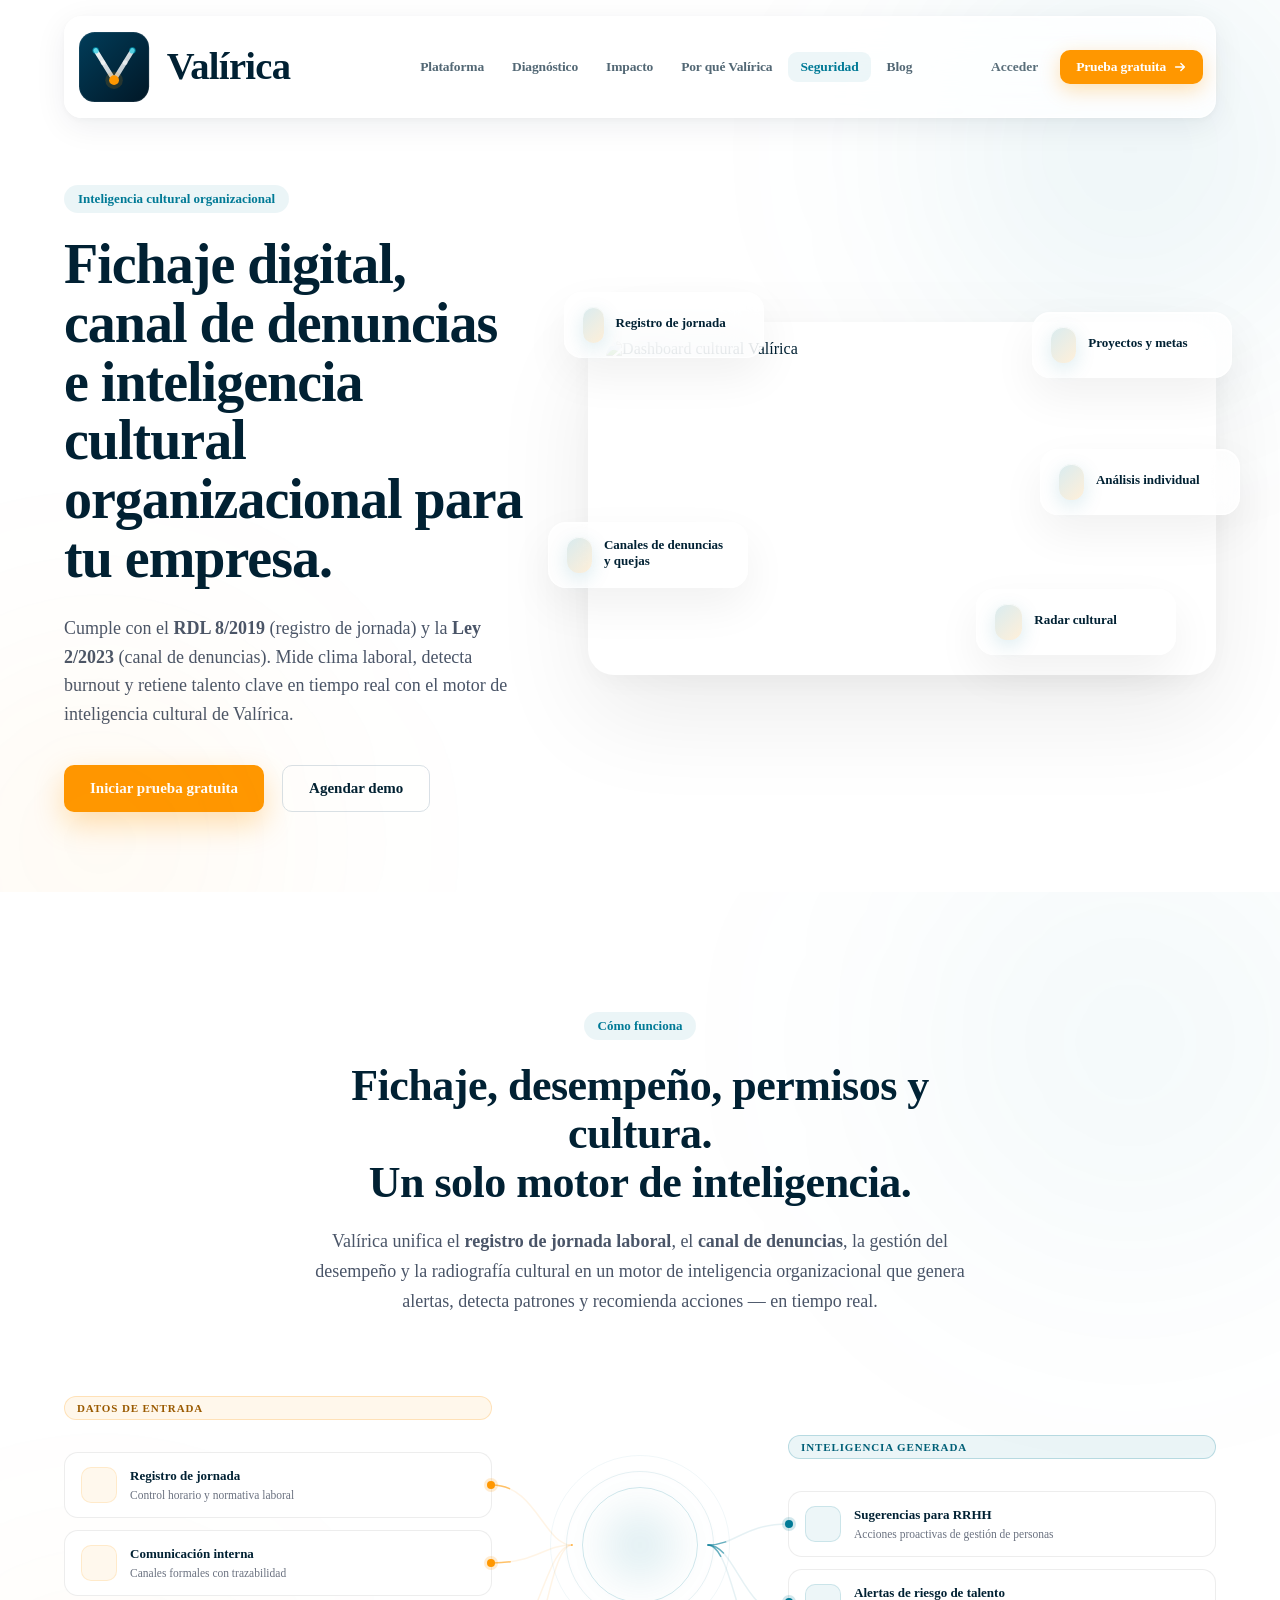
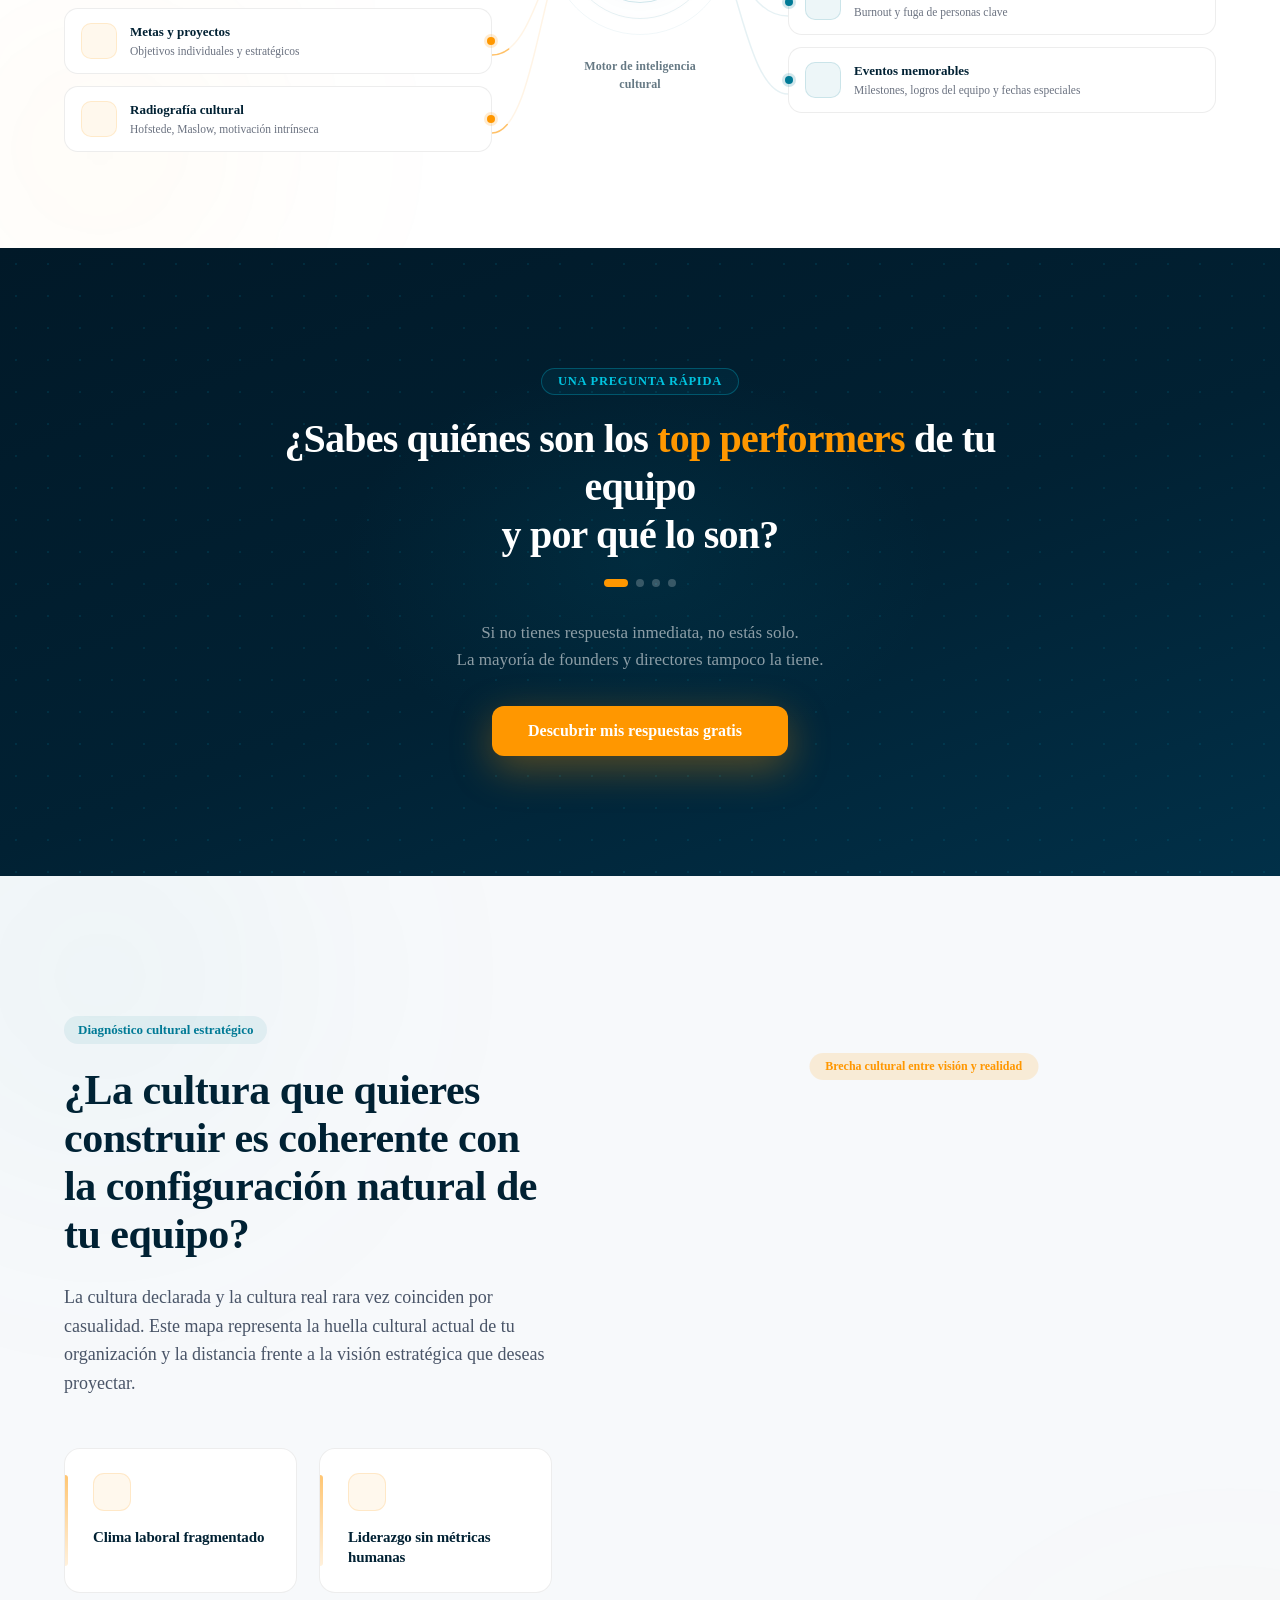
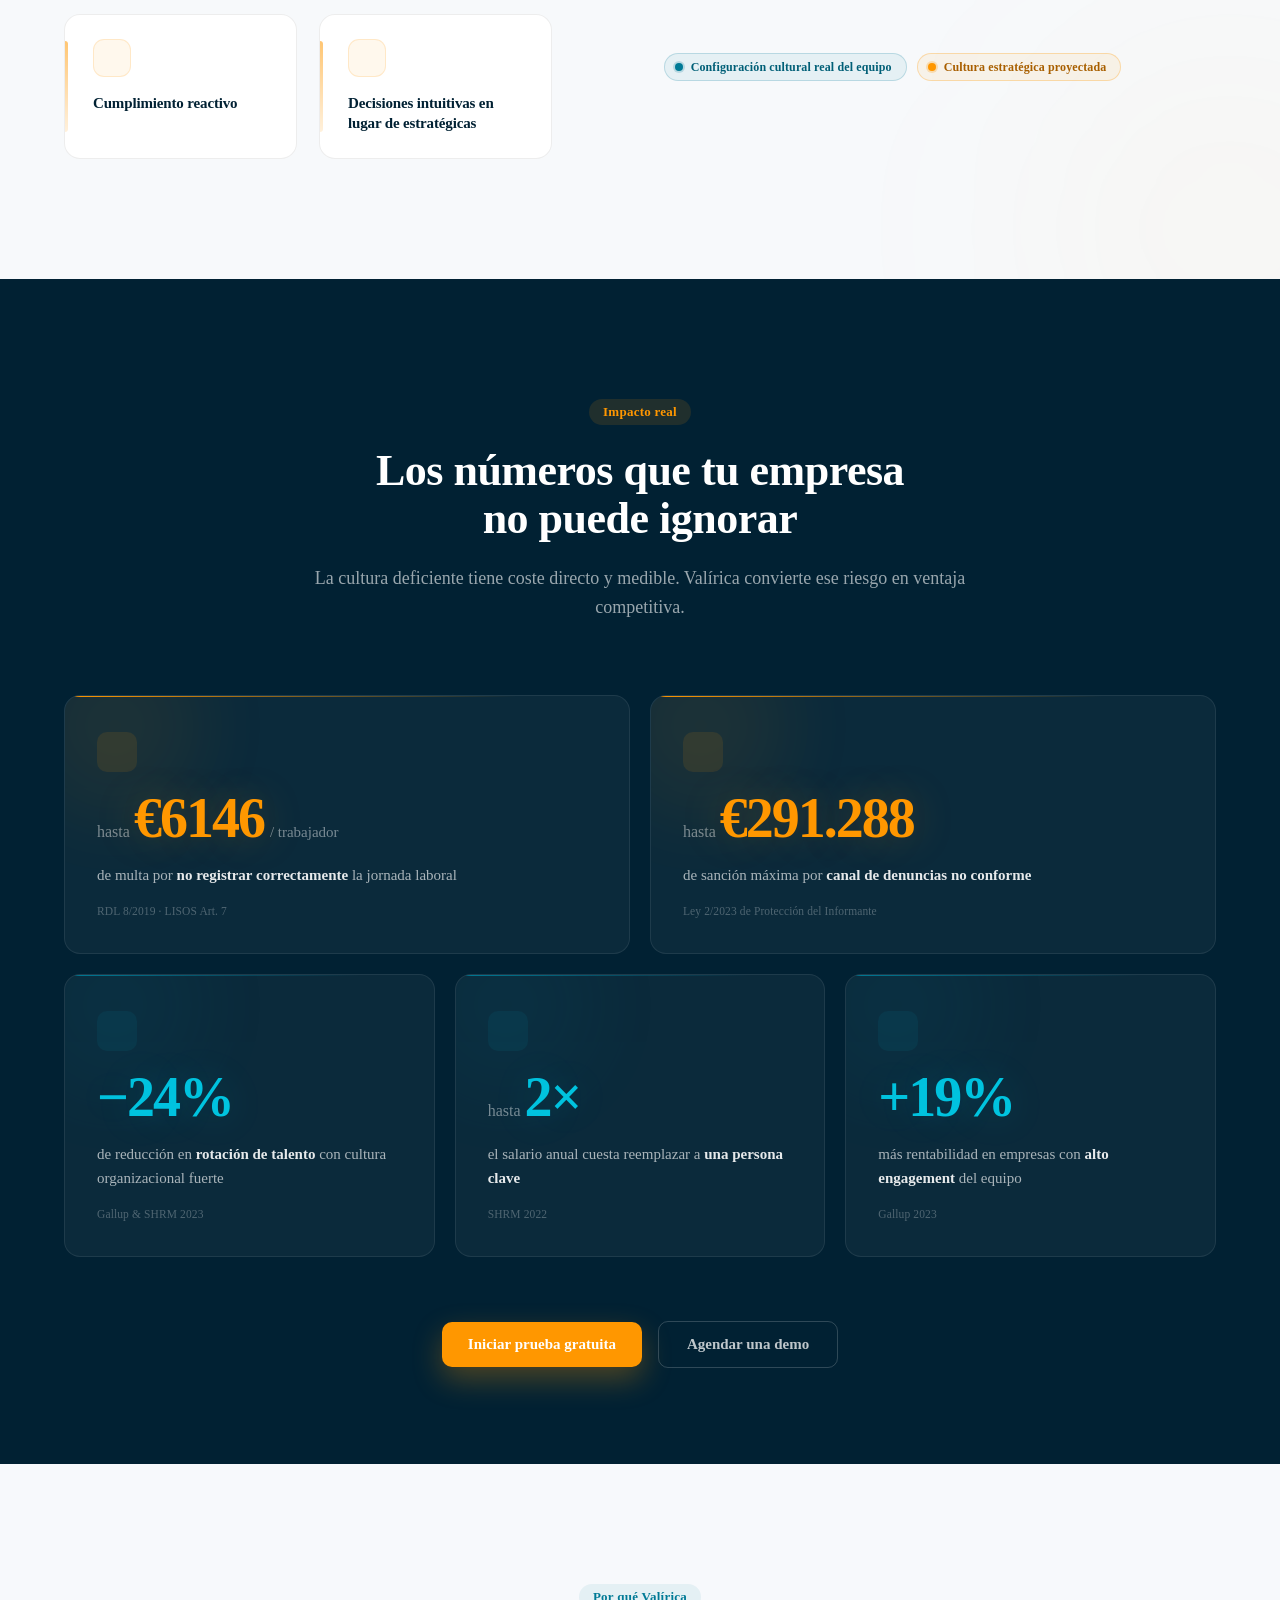
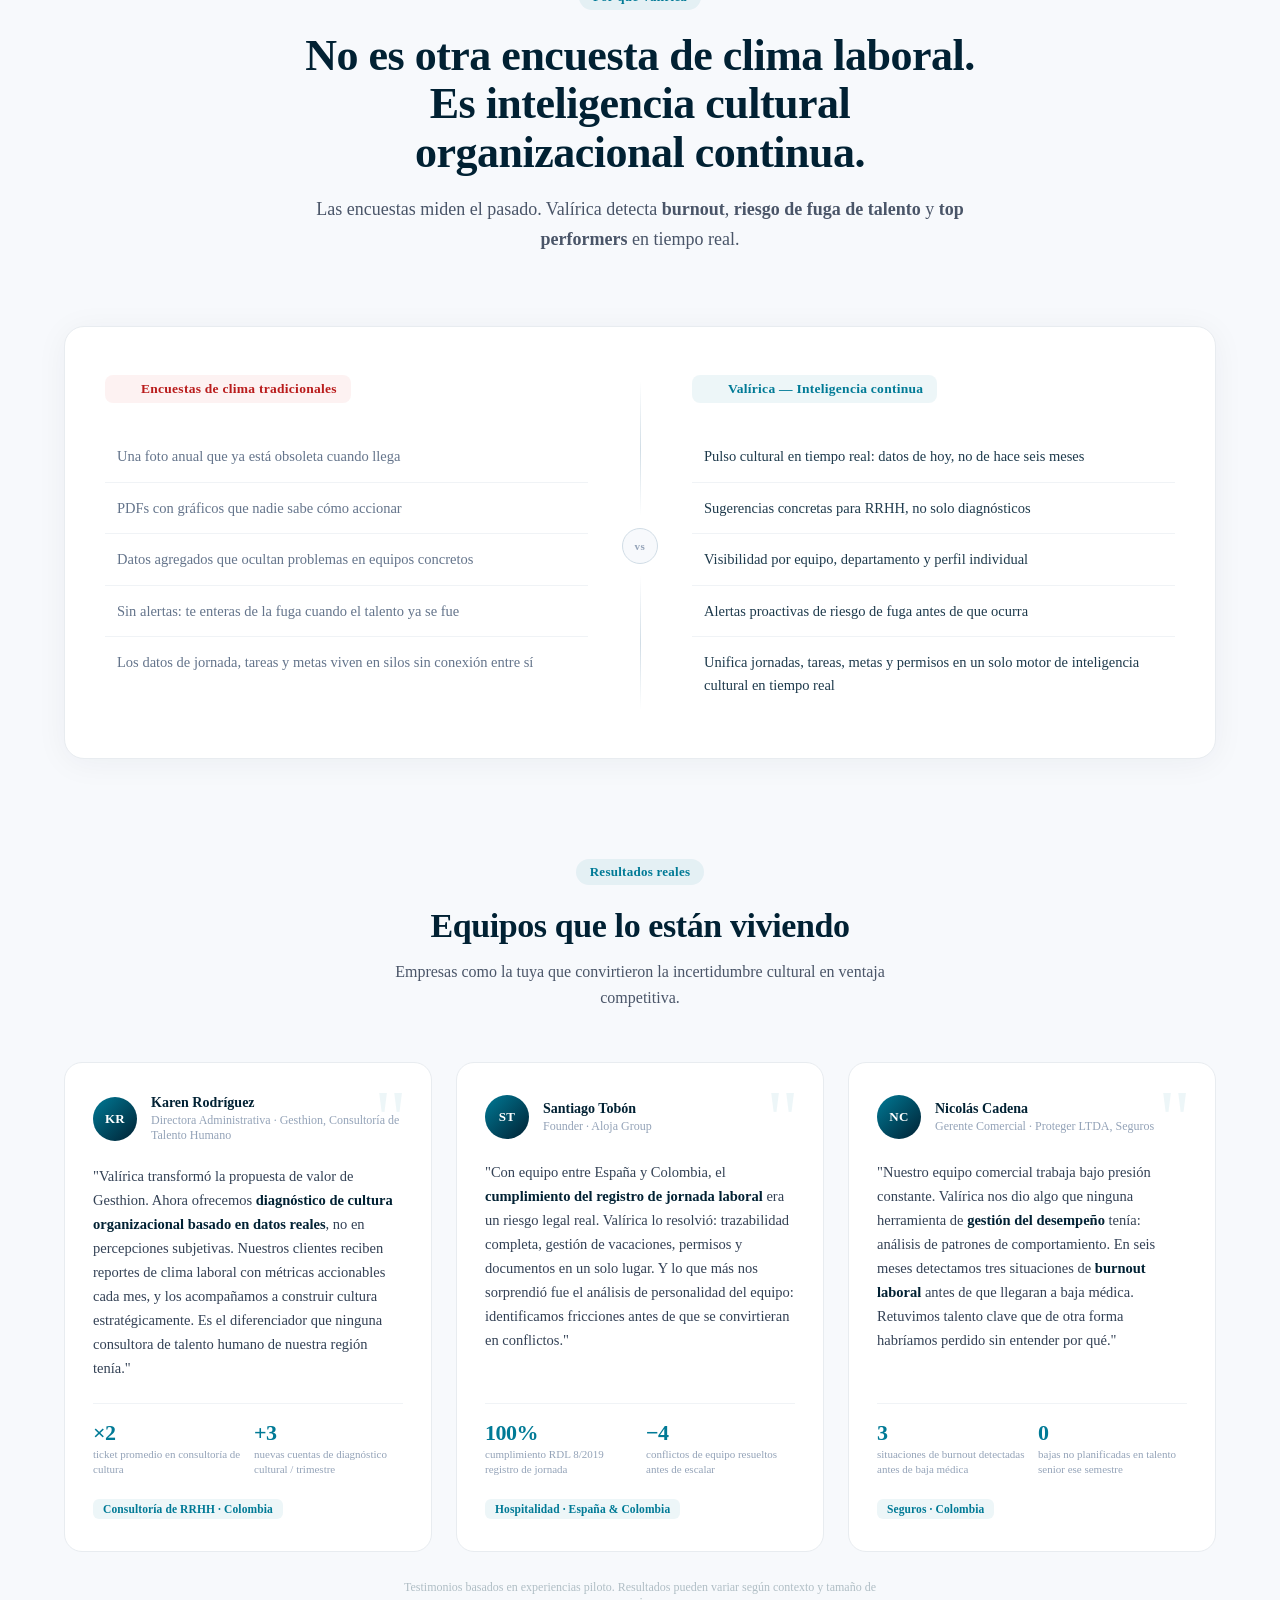
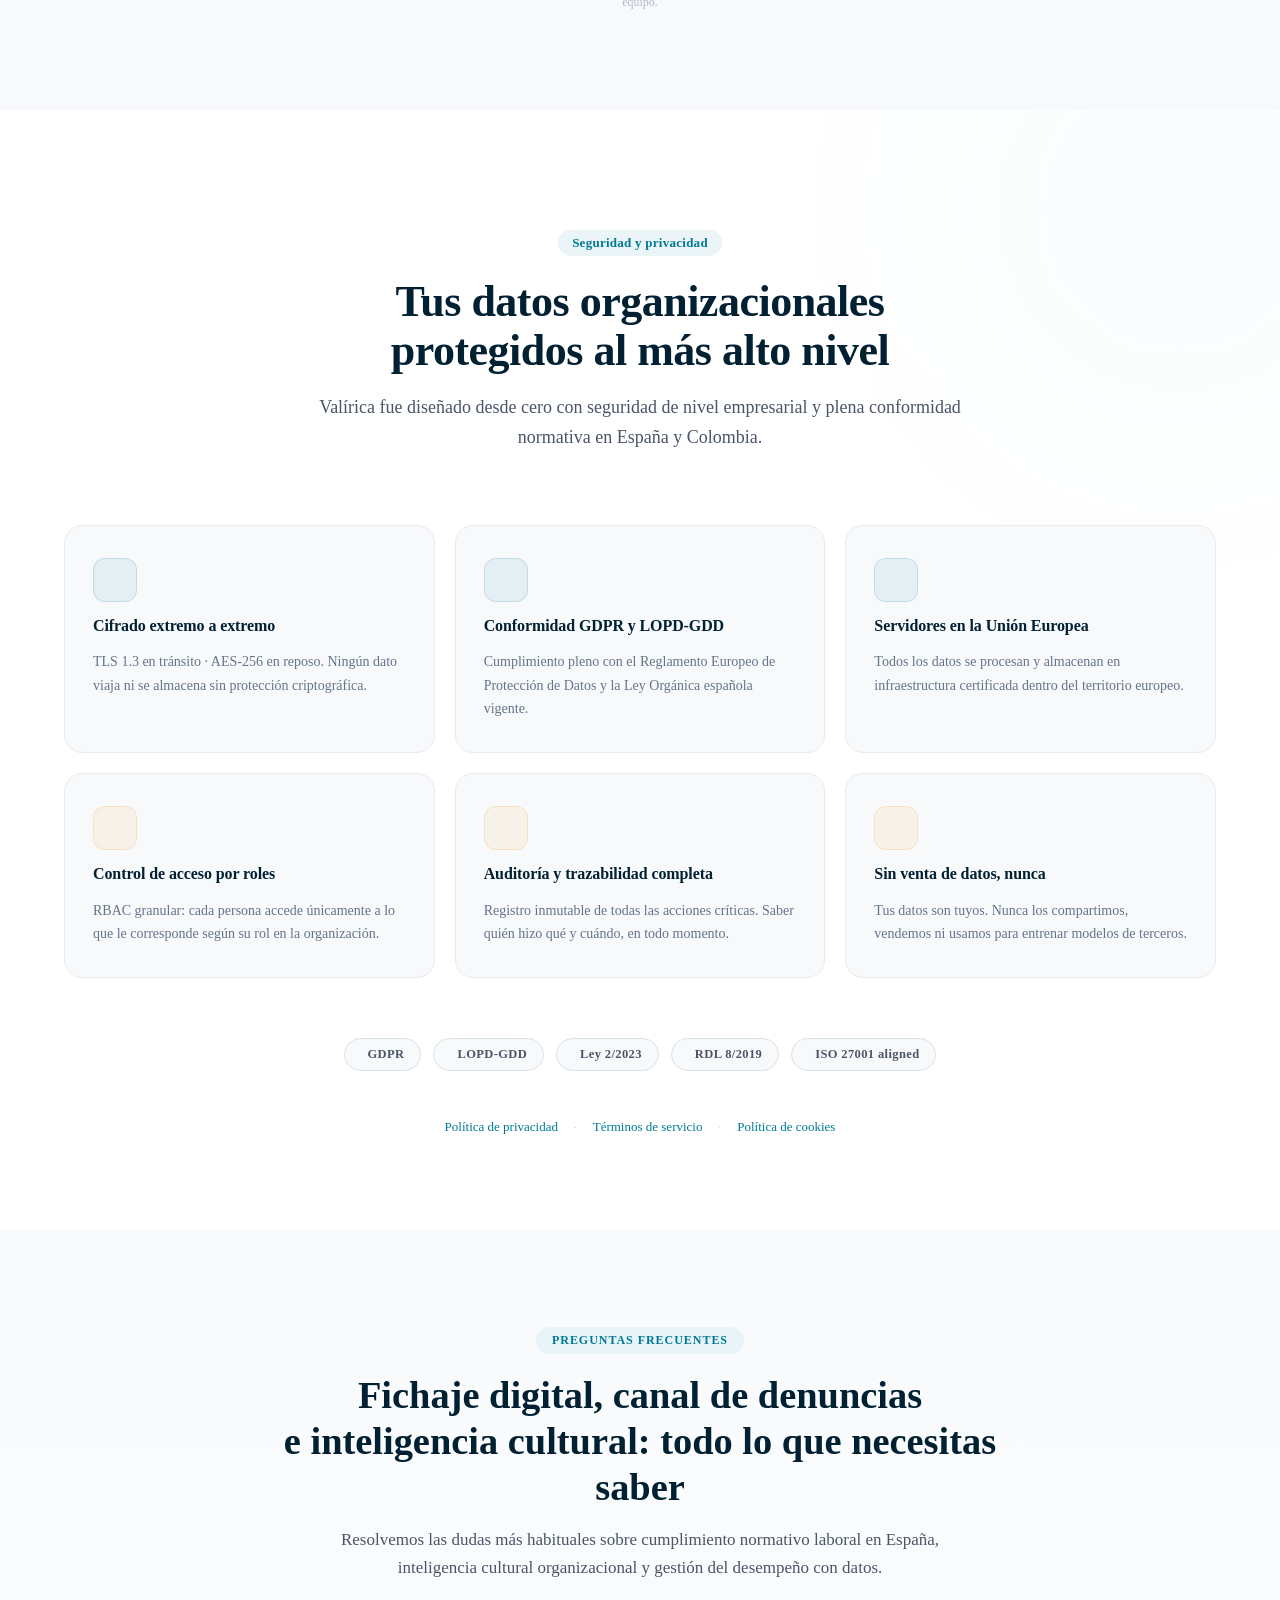
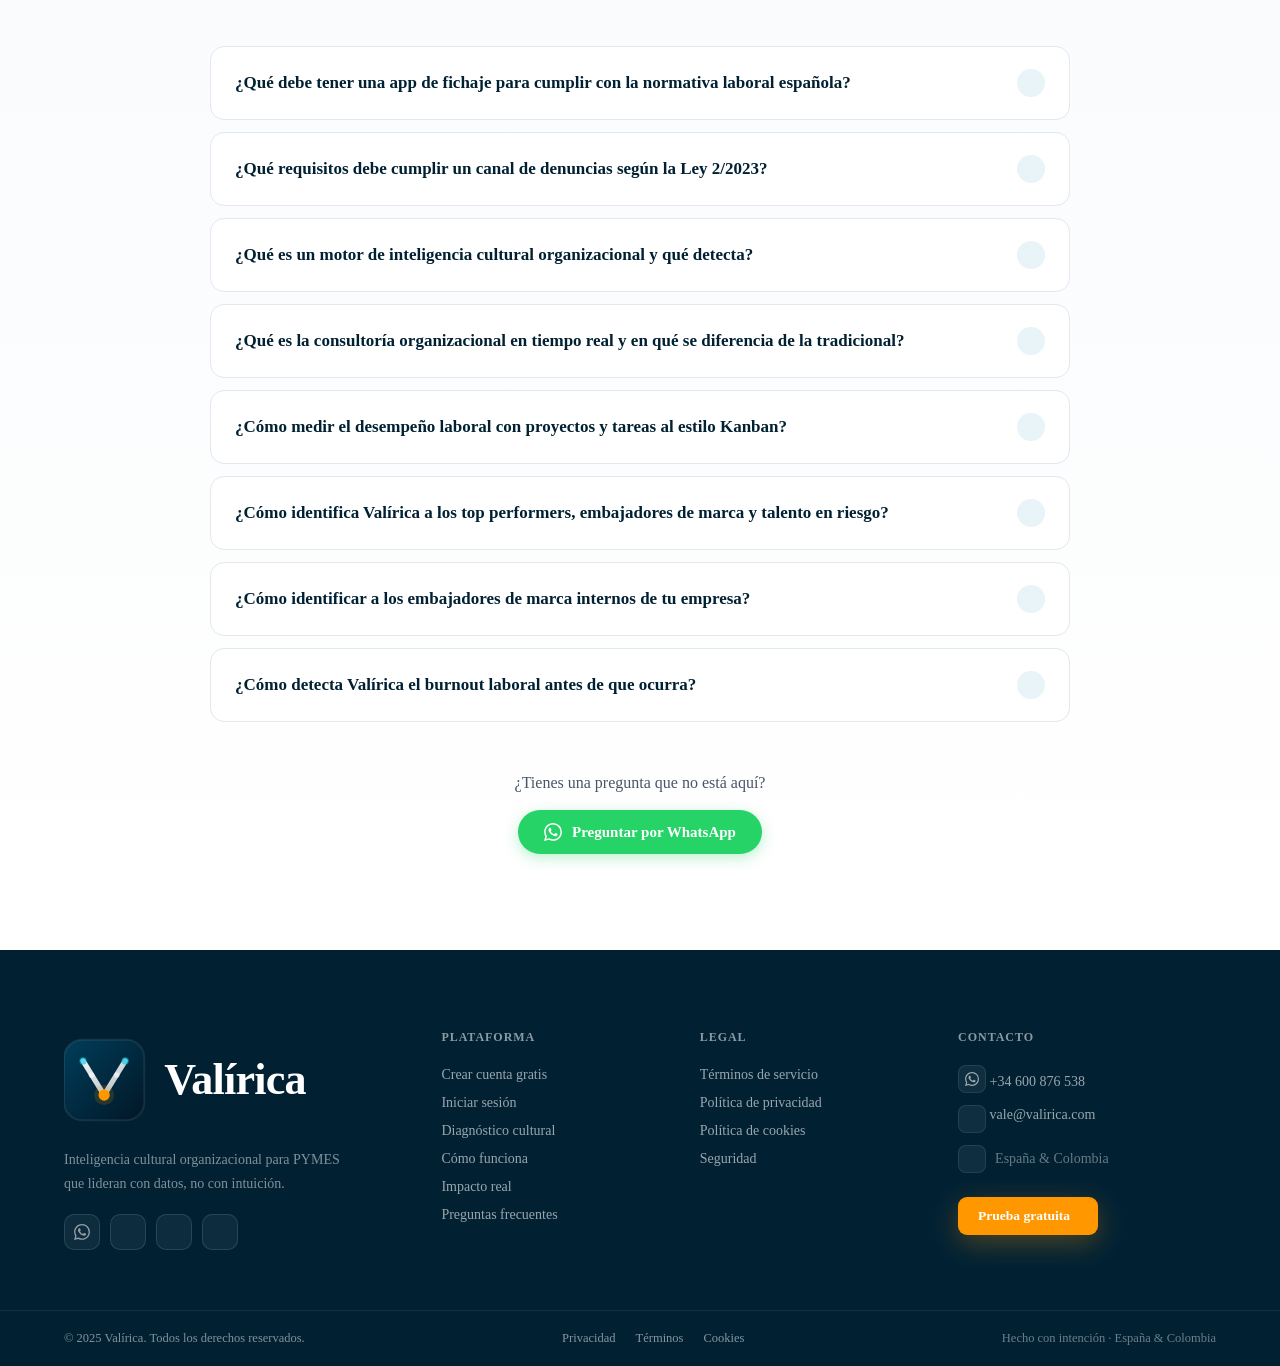
==== commit c5cfa53c: "feat: add premium CTA button to sidebar pointing to valirica.com" ====
--- a/index.html
+++ b/index.html
@@ -3,13 +3,13 @@
 
 <head>
 
-  <script async src="https://www.googletagmanager.com/gtag/js?id=G-ZZH7VP37W6"></script>
-  <script>
-    window.dataLayer = window.dataLayer || [];
-    function gtag(){dataLayer.push(arguments);}
-    gtag('js', new Date());
-    gtag('config', 'G-ZZH7VP37W6');
-  </script>
+  <!-- Google Tag Manager -->
+  <script>(function(w,d,s,l,i){w[l]=w[l]||[];w[l].push({'gtm.start':
+  new Date().getTime(),event:'gtm.js'});var f=d.getElementsByTagName(s)[0],
+  j=d.createElement(s),dl=l!='dataLayer'?'&l='+l:'';j.async=true;j.src=
+  'https://www.googletagmanager.com/gtm.js?id='+i+dl;f.parentNode.insertBefore(j,f);
+  })(window,document,'script','dataLayer','GTM-TF4JJCXB');</script>
+  <!-- End Google Tag Manager -->
 
   <meta charset="UTF-8">
   <meta name="viewport" content="width=device-width, initial-scale=1.0">
@@ -257,6 +257,10 @@
 </head>
 
 <body>
+  <!-- Google Tag Manager (noscript) -->
+  <noscript><iframe src="https://www.googletagmanager.com/ns.html?id=GTM-TF4JJCXB"
+  height="0" width="0" style="display:none;visibility:hidden"></iframe></noscript>
+  <!-- End Google Tag Manager (noscript) -->
 
 <header class="navbar" id="mainNav" role="banner">
   <div class="container">
@@ -273,23 +277,25 @@
 
 
       <nav class="nav-links" aria-label="Navegación principal">
-          <a href="#modulos" class="nav-link">Plataforma</a>
-        <a href="#diagnostico-cultural" class="nav-link">Diagnóstico</a>
-        <a href="#beneficios" class="nav-link">Impacto</a>
-        <a href="#diferenciador" class="nav-link">Por qué Valírica</a>
-        <a href="#seguridad" class="nav-link">Seguridad</a>
-        <a href="/blog" class="nav-link">Blog</a>
+          <a href="#modulos" id="nav-link-plataforma" class="nav-link">Plataforma</a>
+        <a href="#diagnostico-cultural" id="nav-link-diagnostico" class="nav-link">Diagnóstico</a>
+        <a href="#beneficios" id="nav-link-beneficios" class="nav-link">Impacto</a>
+        <a href="#diferenciador" id="nav-link-diferenciador" class="nav-link">Por qué Valírica</a>
+        <a href="#seguridad" id="nav-link-seguridad" class="nav-link">Seguridad</a>
+        <a href="/blog" id="nav-link-blog" class="nav-link">Blog</a>
       </nav>
 
 
       <div class="nav-actions">
         <a href="https://app.valirica.com"
+           id="nav-login-btn"
            class="nav-login"
            target="_blank"
            rel="noopener noreferrer">
           Acceder
         </a>
         <a href="https://app.valirica.com/registro.php"
+           id="nav-cta-free-trial"
            class="nav-cta"
            target="_blank"
            rel="noopener noreferrer">
@@ -328,21 +334,23 @@
   <div class="nav-mobile-menu" id="navMobileMenu" aria-hidden="true">
     <div class="container">
       <nav class="nav-mobile-links" aria-label="Menú móvil">
-        <a href="#diagnostico-cultural" class="nav-mobile-link">Diagnóstico cultural</a>
-        <a href="#modulos" class="nav-mobile-link">Plataforma</a>
-        <a href="#beneficios" class="nav-mobile-link">Impacto real</a>
-        <a href="#diferenciador" class="nav-mobile-link">Por qué Valírica</a>
-        <a href="#seguridad" class="nav-mobile-link">Seguridad y datos</a>
-        <a href="/blog" class="nav-mobile-link">Blog</a>
+        <a href="#diagnostico-cultural" id="nav-mobile-link-diagnostico" class="nav-mobile-link">Diagnóstico cultural</a>
+        <a href="#modulos" id="nav-mobile-link-plataforma" class="nav-mobile-link">Plataforma</a>
+        <a href="#beneficios" id="nav-mobile-link-impacto" class="nav-mobile-link">Impacto real</a>
+        <a href="#diferenciador" id="nav-mobile-link-diferenciador" class="nav-mobile-link">Por qué Valírica</a>
+        <a href="#seguridad" id="nav-mobile-link-seguridad" class="nav-mobile-link">Seguridad y datos</a>
+        <a href="/blog" id="nav-mobile-link-blog" class="nav-mobile-link">Blog</a>
       </nav>
       <div class="nav-mobile-actions">
         <a href="https://app.valirica.com"
+           id="nav-mobile-login-btn"
            class="nav-mobile-login"
            target="_blank"
            rel="noopener noreferrer">
           Iniciar sesión
         </a>
         <a href="https://app.valirica.com/registro.php"
+           id="nav-mobile-cta-free-trial"
            class="nav-cta nav-mobile-cta"
            target="_blank"
            rel="noopener noreferrer">
@@ -379,7 +387,7 @@
         </p>
 
         <div class="hero-cta">
-          <a href="https://app.valirica.com/registro.php" class="btn btn-primary">
+          <a href="https://app.valirica.com/registro.php" id="hero-cta-free-trial" class="btn btn-primary">
             Iniciar prueba gratuita
           </a>
 
@@ -1463,6 +1471,7 @@
         <ul class="footer-col-list footer-contact-list">
           <li>
             <a href="https://wa.me/34600876538?text=Hola%2C%20me%20interesa%20saber%20c%C3%B3mo%20Val%C3%ADrica%20puede%20ayudar%20a%20mi%20equipo."
+               id="footer-contact-whatsapp"
                target="_blank" rel="noopener noreferrer" class="footer-contact-item">
               <span class="footer-contact-icon">
                 <svg viewBox="0 0 24 24" fill="currentColor" width="15" height="15" aria-hidden="true">
@@ -1473,11 +1482,12 @@
             </a>
           </li>
           <li>
-            <a href="&#109;&#97;&#105;&#108;&#116;&#111;&#58;&#118;&#97;&#108;&#101;&#64;&#118;&#97;&#108;&#105;&#114;&#105;&#99;&#97;&#46;&#99;&#111;&#109;" class="footer-contact-item">
+            <a href="&#109;&#97;&#105;&#108;&#116;&#111;&#58;&#118;&#97;&#108;&#101;&#64;&#118;&#97;&#108;&#105;&#114;&#105;&#99;&#97;&#46;&#99;&#111;&#109;" id="footer-contact-email" class="footer-contact-item">
               <span class="footer-contact-icon"><i data-lucide="mail"></i></span>
               <span>&#118;&#97;&#108;&#101;&#64;&#118;&#97;&#108;&#105;&#114;&#105;&#99;&#97;&#46;&#99;&#111;&#109;</span>
             </a>
           </li>
+
           <li class="footer-locations">
             <span class="footer-contact-icon"><i data-lucide="map-pin"></i></span>
             <span>España &amp; Colombia</span>
@@ -1485,6 +1495,7 @@
         </ul>
 
         <a href="https://app.valirica.com/registro.php"
+           id="footer-cta-free-trial"
            class="footer-cta-btn"
            target="_blank"
            rel="noopener noreferrer">
@@ -1511,6 +1522,172 @@
 
 </footer>
 
+  <!-- =====================================================
+       DEMO MODAL — Premium 2-Step Wizard
+  ===================================================== -->
+  <div class="demo-modal" id="demoModal" role="dialog" aria-modal="true" aria-labelledby="demoTitle">
+    <div class="demo-overlay" id="closeDemoOverlay"></div>
+    <div class="demo-content">
+
+      <!-- Close button -->
+      <button class="demo-close" id="closeDemo" aria-label="Cerrar">
+        <i data-lucide="x"></i>
+      </button>
+
+      <!-- Step indicator -->
+      <div class="demo-step-indicator" id="demoStepIndicator">
+        <div class="step-pip step-pip--active" id="stepPip1">
+          <span>1</span>
+        </div>
+        <div class="step-connector" id="stepConnector"></div>
+        <div class="step-pip" id="stepPip2">
+          <span>2</span>
+        </div>
+      </div>
+
+      <!-- ── STEP 1: Datos de contacto ─────────────── -->
+      <div class="demo-step" id="demoStep1">
+        <div class="demo-header">
+          <div class="demo-icon-box">
+            <i data-lucide="user-round"></i>
+          </div>
+          <h3 id="demoTitle">Cuéntanos sobre ti</h3>
+          <p>Solo necesitamos unos datos básicos para preparar tu sesión personalizada.</p>
+        </div>
+
+        <form class="demo-form" id="demoStep1Form" novalidate>
+          <div class="form-row-2">
+            <div class="form-group">
+              <label for="demoName">Nombre completo</label>
+              <div class="input-wrapper">
+                <i data-lucide="user" class="input-icon"></i>
+                <input type="text" id="demoName" name="name" placeholder="María González" autocomplete="name" required>
+              </div>
+              <span class="field-error" id="nameErr"></span>
+            </div>
+            <div class="form-group">
+              <label for="demoCompany">Empresa</label>
+              <div class="input-wrapper">
+                <i data-lucide="building-2" class="input-icon"></i>
+                <input type="text" id="demoCompany" name="company" placeholder="Acme Corp" autocomplete="organization" required>
+              </div>
+              <span class="field-error" id="companyErr"></span>
+            </div>
+          </div>
+          <div class="form-group">
+            <label for="demoEmail">Email corporativo</label>
+            <div class="input-wrapper">
+              <i data-lucide="mail" class="input-icon"></i>
+              <input type="email" id="demoEmail" name="email" placeholder="tu@empresa.com" autocomplete="email" required>
+            </div>
+            <span class="field-error" id="emailErr"></span>
+          </div>
+          <div class="form-group">
+            <label for="demoPhone">Teléfono <span class="field-label-opt">— opcional</span></label>
+            <div class="input-wrapper">
+              <i data-lucide="phone" class="input-icon"></i>
+              <input type="tel" id="demoPhone" name="phone" placeholder="+57 300 000 0000" autocomplete="tel">
+            </div>
+          </div>
+          <button type="submit" class="btn btn-primary demo-btn-full">
+            Elegir fecha y hora
+            <i data-lucide="arrow-right" class="btn-icon"></i>
+          </button>
+        </form>
+
+        <a href="https://wa.me/34600876538?text=Hola%2C%20me%20gustar%C3%ADa%20agendar%20una%20demo%20de%20Val%C3%ADrica."
+           class="demo-wa-link" target="_blank" rel="noopener noreferrer" id="demo-action-whatsapp">
+          <svg viewBox="0 0 24 24" fill="currentColor" width="15" height="15"><path d="M17.472 14.382c-.297-.149-1.758-.867-2.03-.967-.273-.099-.471-.148-.67.15-.197.297-.767.966-.94 1.164-.173.199-.347.223-.644.075-.297-.15-1.255-.463-2.39-1.475-.883-.788-1.48-1.761-1.653-2.059-.173-.297-.018-.458.13-.606.134-.133.298-.347.446-.52.149-.174.198-.298.298-.497.099-.198.05-.371-.025-.52-.075-.149-.669-1.612-.916-2.207-.242-.579-.487-.5-.669-.51-.173-.008-.371-.01-.57-.01-.198 0-.52.074-.792.372-.272.297-1.04 1.016-1.04 2.479 0 1.462 1.065 2.875 1.213 3.074.149.198 2.096 3.2 5.077 4.487.709.306 1.262.489 1.694.625.712.227 1.36.195 1.871.118.571-.085 1.758-.719 2.006-1.413.248-.694.248-1.289.173-1.413-.074-.124-.272-.198-.57-.347m-5.421 7.403h-.004a9.87 9.87 0 01-5.031-1.378l-.361-.214-3.741.982.998-3.648-.235-.374a9.86 9.86 0 01-1.51-5.26c.001-5.45 4.436-9.884 9.888-9.884 2.64 0 5.122 1.03 6.988 2.898a9.825 9.825 0 012.893 6.994c-.003 5.45-4.437 9.884-9.885 9.884m8.413-18.297A11.815 11.815 0 0012.05 0C5.495 0 .16 5.335.157 11.892c0 2.096.547 4.142 1.588 5.945L.057 24l6.305-1.654a11.882 11.882 0 005.683 1.448h.005c6.554 0 11.89-5.335 11.893-11.893a11.821 11.821 0 00-3.48-8.413z"/></svg>
+          ¿Prefieres WhatsApp? Escríbenos
+        </a>
+      </div>
+
+      <!-- ── STEP 2: Fecha y hora ───────────────────── -->
+      <div class="demo-step demo-step--hidden" id="demoStep2">
+
+        <div class="demo-s2-header">
+          <button type="button" class="demo-back-btn" id="demoBackBtn" aria-label="Volver">
+            <i data-lucide="arrow-left"></i>
+          </button>
+          <div class="demo-s2-titles">
+            <h3 class="demo-s2-title">Elige tu momento</h3>
+            <p class="demo-s2-sub">Lun – Jue · 10:00 – 14:00</p>
+          </div>
+        </div>
+
+        <!-- Calendario inline -->
+        <div class="demo-calendar">
+          <div class="cal-nav">
+            <button type="button" class="cal-nav-btn" id="calPrev" aria-label="Mes anterior">
+              <i data-lucide="chevron-left"></i>
+            </button>
+            <span class="cal-month-label" id="calMonthLabel"></span>
+            <button type="button" class="cal-nav-btn" id="calNext" aria-label="Mes siguiente">
+              <i data-lucide="chevron-right"></i>
+            </button>
+          </div>
+          <div class="cal-weekdays">
+            <span>L</span><span>M</span><span>X</span><span>J</span>
+            <span class="cal-wd-off">V</span><span class="cal-wd-off">S</span><span class="cal-wd-off">D</span>
+          </div>
+          <div class="cal-grid" id="calGrid"></div>
+        </div>
+
+        <!-- Slots de hora -->
+        <div class="demo-slots" id="demoSlots" hidden>
+          <div class="slots-label">
+            <i data-lucide="clock-3"></i>
+            <span id="slotsDateText">Selecciona una hora</span>
+          </div>
+          <div class="slot-grid" id="slotGrid"></div>
+          <input type="hidden" id="demoDate" name="date">
+          <input type="hidden" id="demoTime" name="time">
+        </div>
+
+        <!-- Trust badges -->
+        <div class="demo-trust-row">
+          <span class="trust-badge"><i data-lucide="video"></i> Google Meet</span>
+          <span class="trust-badge"><i data-lucide="timer"></i> 30 min</span>
+          <span class="trust-badge"><i data-lucide="shield-check"></i> Sin compromiso</span>
+        </div>
+
+        <button type="button" class="btn btn-primary demo-btn-full" id="demoConfirmBtn" disabled>
+          Confirmar sesión
+          <i data-lucide="calendar-check" class="btn-icon"></i>
+        </button>
+      </div>
+
+      <!-- ── STEP 3: Confirmación ───────────────────── -->
+      <div class="demo-step demo-step--hidden" id="demoStep3">
+        <div class="demo-success">
+          <div class="success-icon-wrap">
+            <i data-lucide="check"></i>
+          </div>
+          <h3 class="success-title">¡Todo listo, <span id="successName"></span>!</h3>
+          <p class="success-sub">Hemos recibido tu solicitud. Recibirás la invitación de Google Meet en <strong id="successEmail"></strong> muy pronto.</p>
+          <div class="success-summary">
+            <div class="success-row">
+              <i data-lucide="calendar"></i>
+              <span id="successDate"></span>
+            </div>
+            <div class="success-row">
+              <i data-lucide="clock"></i>
+              <span id="successTime"></span>
+            </div>
+            <div class="success-row">
+              <i data-lucide="building-2"></i>
+              <span id="successCompany"></span>
+            </div>
+          </div>
+          <button type="button" class="btn btn-secondary demo-close-success" id="demoCloseSuccess">
+            Cerrar
+          </button>
+        </div>
+      </div>
+
+    </div>
+  </div>
+
   <script src="main.min.js" defer></script>
 
 </body>
--- a/styles.css
+++ b/styles.css
@@ -1,2 +1,664 @@
-.navbar{position:fixed;top:0;left:0;right:0;z-index:9900;padding:16px 0;pointer-events:none}.nav-inner{pointer-events:all;display:flex;align-items:center;gap:8px;padding:15px 12px 15px 14px;border-radius:18px;background:rgba(255,255,255,0.82);backdrop-filter:blur(24px) saturate(200%);-webkit-backdrop-filter:blur(24px) saturate(200%);border:1px solid rgba(255,255,255,0.72);box-shadow:0 8px 32px rgba(1,33,51,0.07),0 2px 8px rgba(1,33,51,0.04),inset 0 1px 0 rgba(255,255,255,0.85);transition:background 350ms ease,box-shadow 350ms ease,border-color 350ms ease}.navbar.is-scrolled .nav-inner{background:rgba(255,255,255,0.94);border-color:rgba(255,255,255,0.90);box-shadow:0 12px 40px rgba(1,33,51,0.11),0 2px 8px rgba(1,33,51,0.06),inset 0 1px 0 rgba(255,255,255,0.98)}.nav-logo{display:inline-flex;align-items:center;text-decoration:none;flex-shrink:0;margin-right:4px}.nav-logo-img{height:70px;width:auto;display:block}.nav-links{display:flex;align-items:center;gap:4px;flex:1;justify-content:center}.nav-link{display:inline-block;padding:7px 12px;border-radius:9px;font-size:13.5px;font-weight:600;color:rgba(1,33,51,0.68);text-decoration:none;transition:color 180ms ease,background 180ms ease;white-space:nowrap;letter-spacing:-0.01em}.nav-link:hover{color:#012133;background:rgba(1,33,51,0.055)}.nav-link.is-active{color:#007a96;background:rgba(0,122,150,0.07)}.nav-actions{display:flex;align-items:center;gap:8px;flex-shrink:0;margin-left:4px}.nav-login{padding:8px 14px;border-radius:9px;font-size:13.5px;font-weight:600;color:rgba(1,33,51,0.65);text-decoration:none;transition:color 180ms ease,background 180ms ease;white-space:nowrap}.nav-login:hover{color:#012133;background:rgba(1,33,51,0.055)}.nav-cta{display:inline-flex;align-items:center;gap:7px;padding:9px 16px;border-radius:10px;background:#ff9700;color:#ffffff;font-size:13.5px;font-weight:700;text-decoration:none;box-shadow:0 6px 20px rgba(255,151,0,0.30);transition:transform 220ms ease,box-shadow 220ms ease;white-space:nowrap;letter-spacing:-0.01em}.nav-cta:hover{transform:translateY(-1px);box-shadow:0 10px 28px rgba(255,151,0,0.42)}.nav-cta:active{transform:scale(0.97);transition-duration:60ms}.nav-cta-arrow{width:14px;height:14px;flex-shrink:0;transition:transform 220ms ease}.nav-cta:hover .nav-cta-arrow{transform:translateX(2px)}.nav-burger{display:none;flex-direction:column;justify-content:center;align-items:center;gap:5px;width:38px;height:38px;border:none;background:rgba(1,33,51,0.05);border-radius:9px;cursor:pointer;padding:0;flex-shrink:0;transition:background 200ms ease;margin-left:4px}.nav-burger:hover{background:rgba(1,33,51,0.09)}.burger-line{display:block;height:1.8px;background:#012133;border-radius:2px;transition:transform 300ms cubic-bezier(.4,0,.2,1),opacity 300ms ease,width 300ms ease}.burger-line:nth-child(1){width:18px}.burger-line:nth-child(2){width:13px}.burger-line:nth-child(3){width:18px}.nav-burger[aria-expanded="true"] .burger-line:nth-child(1){width:18px;transform:translateY(6.8px) rotate(45deg)}.nav-burger[aria-expanded="true"] .burger-line:nth-child(2){opacity:0;transform:scaleX(0)}.nav-burger[aria-expanded="true"] .burger-line:nth-child(3){width:18px;transform:translateY(-6.8px) rotate(-45deg)}.nav-mobile-menu{max-height:0;overflow:hidden;transition:max-height 380ms cubic-bezier(.4,0,.2,1);pointer-events:none}.nav-mobile-menu.is-open{max-height:500px;pointer-events:all}.nav-mobile-menu .container{background:rgba(255,255,255,0.96);backdrop-filter:blur(24px) saturate(180%);-webkit-backdrop-filter:blur(24px) saturate(180%);border:1px solid rgba(255,255,255,0.78);border-top:none;border-radius:0 0 16px 16px;padding:10px 20px 20px;box-shadow:0 16px 40px rgba(1,33,51,0.10);margin-top:2px}.nav-mobile-links{display:flex;flex-direction:column;gap:2px;padding-bottom:14px;border-bottom:1px solid rgba(1,33,51,0.07);margin-bottom:14px}.nav-mobile-link{display:block;padding:10px 12px;border-radius:9px;font-size:15px;font-weight:600;color:rgba(1,33,51,0.72);text-decoration:none;transition:color 160ms ease,background 160ms ease}.nav-mobile-link:hover,.nav-mobile-link:active{color:#012133;background:rgba(1,33,51,0.05)}.nav-mobile-actions{display:flex;gap:10px;align-items:center}.nav-mobile-login{padding:10px 16px;border-radius:9px;font-size:14px;font-weight:600;color:rgba(1,33,51,0.65);text-decoration:none;background:rgba(1,33,51,0.05);flex:1;text-align:center;transition:background 160ms ease,color 160ms ease}.nav-mobile-login:hover{background:rgba(1,33,51,0.09);color:#012133}.nav-mobile-cta{flex:1;justify-content:center;padding:10px 16px;font-size:14px}@media (max-width:1024px){.nav-link{font-size:13px;padding:7px 9px}.nav-login{font-size:13px;padding:8px 11px}.nav-cta{font-size:13px;padding:9px 13px}}@media (max-width:768px){.navbar{pointer-events:all;padding:0;background:rgba(255,255,255,0.65);backdrop-filter:blur(22px) saturate(180%);-webkit-backdrop-filter:blur(22px) saturate(180%);border-bottom:1px solid rgba(255,255,255,0.52);box-shadow:0 4px 24px rgba(1,33,51,0.07),inset 0 -1px 0 rgba(255,255,255,0.45);overflow:hidden}.navbar.is-scrolled{background:rgba(255,255,255,0.82);border-bottom-color:rgba(255,255,255,0.70);box-shadow:0 6px 32px rgba(1,33,51,0.10),inset 0 -1px 0 rgba(255,255,255,0.60)}.nav-inner{width:100%;background:none!important;backdrop-filter:none!important;-webkit-backdrop-filter:none!important;border-radius:0;border:none;box-shadow:none;padding:11px 16px;border-bottom:1px solid rgba(1,33,51,0.06)}.navbar .container{width:100%;max-width:100%;padding:0}.nav-links{display:none}.nav-burger{display:none}.nav-mobile-menu{display:none!important}.nav-actions{display:flex;gap:7px;margin-left:auto;flex-shrink:0}.nav-login{padding:7px 13px;font-size:13px;border-radius:9px;background:rgba(1,33,51,0.06);color:rgba(1,33,51,0.72)}.nav-cta{padding:7px 13px;font-size:13px;gap:5px}.nav-cta-arrow{width:12px;height:12px}.nav-logo-img{height:50px}.nav-strip{display:flex;overflow-x:auto;overflow-y:hidden;scrollbar-width:none;-ms-overflow-style:none;gap:6px;padding:8px 16px 10px;max-height:52px;opacity:1;transition:max-height 300ms cubic-bezier(.4,0,.2,1),opacity 220ms ease,padding-top 300ms ease,padding-bottom 300ms ease}.nav-strip::-webkit-scrollbar{display:none}.nav-strip.is-hidden{max-height:0;opacity:0;padding-top:0;padding-bottom:0;pointer-events:none}.nav-strip-link{flex-shrink:0;display:inline-block;padding:7px 14px;border-radius:20px;font-size:13px;font-weight:600;color:rgba(1,33,51,0.65);text-decoration:none;white-space:nowrap;background:rgba(1,33,51,0.055);transition:color 160ms ease,background 160ms ease;letter-spacing:-0.01em}.nav-strip-link:active{color:#012133;background:rgba(1,33,51,0.10)}.nav-strip-link.is-active{color:#007a96;background:rgba(0,122,150,0.10)}}@media (min-width:769px){.nav-strip{display:none}}@media (max-width:480px){.nav-logo-img{height:50px}.nav-cta{padding:7px 11px;font-size:12.5px}.nav-cta-arrow{display:none}}.footer-logo-img{height:100px;width:auto;display:block}:root{color-scheme:light}*{box-sizing:border-box;margin:0;padding:0}img{max-width:100%;height:auto;display:block}a{color:inherit;text-decoration:none}body{font-family:"Gelica",serif;background:#ffffff;color:#012133;-webkit-font-smoothing:antialiased;-moz-osx-font-smoothing:grayscale;text-rendering:optimizeLegibility;overflow-x:hidden;overscroll-behavior-y:none}html{scroll-behavior:smooth;overflow-x:clip}.mobile-modules{touch-action:pan-x pan-y}.container{width:90%;max-width:1240px;margin:0 auto}button,input,select,textarea{font-family:"Gelica",serif}.hero{position:relative;padding:185px 0 80px;overflow:visible;background:#ffffff}.hero::before{content:"";position:absolute;width:700px;height:700px;background:radial-gradient(circle,rgba(0,122,150,0.10),transparent 60%);top:-200px;right:-200px;filter:blur(100px);pointer-events:none}.hero::after{content:"";position:absolute;width:600px;height:600px;background:radial-gradient(circle,rgba(255,151,0,0.08),transparent 60%);bottom:-250px;left:-200px;filter:blur(110px);pointer-events:none}.hero-grid{display:grid;grid-template-columns:0.85fr 1.15fr;align-items:center;gap:60px}.hero-badge{display:inline-block;padding:6px 14px;border-radius:999px;background:rgba(0,122,150,0.08);color:#007a96;font-size:13px;font-weight:600;margin-bottom:22px}.hero-title{font-size:56px;line-height:1.05;font-weight:700;letter-spacing:-1px;max-width:560px}.hero-subtext{margin-top:26px;font-size:18px;line-height:1.6;color:#4a5568;max-width:520px}.hero-cta{margin-top:36px;display:flex;gap:18px}.btn{padding:14px 26px;border-radius:10px;font-size:15px;font-weight:600;text-decoration:none;cursor:pointer;touch-action:manipulation;-webkit-tap-highlight-color:transparent;border:none;transition:transform 240ms cubic-bezier(.4,0,.2,1),box-shadow 240ms cubic-bezier(.4,0,.2,1),background 240ms cubic-bezier(.4,0,.2,1);display:inline-flex;align-items:center;justify-content:center;user-select:none}.btn-primary{background:#ff9700;color:#ffffff;box-shadow:0 12px 30px rgba(255,151,0,0.30)}.btn-primary:hover{transform:translateY(-2px);box-shadow:0 18px 45px rgba(255,151,0,0.38)}.btn-primary:active{transform:scale(0.97);box-shadow:0 6px 20px rgba(255,151,0,0.28);transition-duration:60ms}.btn-secondary{background:#ffffff;border:1px solid #d9e1e7;color:#012133}.btn-secondary:hover{background:#f5f7f9;border-color:#c4cfd8}.btn-secondary:active{transform:scale(0.97);transition-duration:60ms}.hero-visual{position:relative}.dashboard-wrapper{position:relative;width:100%;aspect-ratio:16 / 9;background:#ffffff;border-radius:26px;box-shadow:0 40px 100px rgba(0,0,0,0.08),0 8px 30px rgba(0,0,0,0.04);overflow:hidden;padding:18px}.dashboard-wrapper picture{display:contents}.dashboard-img{position:absolute;inset:18px;width:calc(100% - 36px);height:calc(100% - 36px);object-fit:contain;border-radius:18px;opacity:0;transition:opacity 1.6s ease-in-out}.dashboard-img.active{opacity:1}.floating-card{position:absolute;padding:14px 18px;border-radius:18px;background:rgba(255,255,255,0.78);backdrop-filter:blur(20px) saturate(140%);-webkit-backdrop-filter:blur(20px) saturate(140%);border:1px solid rgba(255,255,255,0.95);box-shadow:0 18px 45px rgba(0,0,0,0.06),inset 0 1px 0 rgba(255,255,255,0.8);min-width:180px;max-width:200px;font-size:13px;font-weight:600;display:flex;align-items:center;gap:12px;z-index:3;will-change:transform}.card-icon{width:36px;height:36px;border-radius:12px;display:flex;align-items:center;justify-content:center;background:linear-gradient( 135deg,rgba(0,122,150,0.15),rgba(255,151,0,0.15) );box-shadow:0 6px 20px rgba(0,122,150,0.15),inset 0 1px 0 rgba(255,255,255,0.7)}.card-icon svg{width:18px;height:18px;color:#007a96;stroke-width:2}.card-1{top:-30px;left:-24px}.card-2{top:-10px;right:-16px}.card-3{bottom:160px;right:-24px}.card-4{bottom:20px;right:40px}.card-5{top:200px;left:-40px}.card-text{display:flex;flex-direction:column}.card-desc{font-size:12px;font-weight:400;color:#6b7280;margin-top:4px;max-height:0;opacity:0;overflow:hidden;transition:all 300ms cubic-bezier(.4,0,.2,1)}.floating-card:hover{transform:translateY(-6px);box-shadow:0 30px 70px rgba(0,0,0,0.12),inset 0 1px 0 rgba(255,255,255,0.9)}.floating-card:hover .card-desc{max-height:60px;opacity:1}.mobile-modules{display:none}.reveal-init{opacity:0;transform:translateY(25px);transition:opacity 700ms ease,transform 700ms ease}.reveal-active{opacity:1;transform:translateY(0)}.list-init{opacity:0;transform:translateX(-25px);transition:opacity 500ms ease,transform 500ms ease}.list-active{opacity:1;transform:translateX(0)}.demo-modal{position:fixed;inset:0;display:none;align-items:center;justify-content:center;z-index:999}.demo-modal.active{display:flex}.demo-overlay{position:absolute;inset:0;backdrop-filter:blur(12px);background:rgba(0,0,0,0.2)}.demo-content{position:relative;background:#ffffff;border-radius:20px;padding:40px;width:100%;max-width:480px;box-shadow:0 40px 120px rgba(0,0,0,0.15);animation:modalIn 300ms ease}@keyframes modalIn{from{transform:translateY(20px);opacity:0}to{transform:translateY(0);opacity:1}}.demo-content h3{margin-bottom:24px}.form-group{margin-bottom:16px}.form-group input,.form-group select{width:100%;padding:12px 14px;border-radius:10px;border:1px solid #e5e7eb;font-size:14px}.demo-close{position:absolute;top:18px;right:18px;background:none;border:none;font-size:18px;cursor:pointer}.diagnostico{position:relative;padding:140px 0 120px;background:#f7f9fb;overflow:hidden}.diagnostico::before{content:"";position:absolute;width:600px;height:600px;background:radial-gradient(circle,rgba(0,122,150,0.06),transparent 70%);top:-200px;left:-200px;filter:blur(120px);pointer-events:none}.diagnostico::after{content:"";position:absolute;width:500px;height:500px;background:radial-gradient(circle,rgba(255,151,0,0.06),transparent 70%);bottom:-200px;right:-200px;filter:blur(120px);pointer-events:none}.diagnostico-grid{display:grid;grid-template-columns:1fr 1.2fr;gap:80px;align-items:center}.diagnostico-badge{display:inline-block;padding:6px 14px;border-radius:999px;background:rgba(0,122,150,0.08);color:#007a96;font-size:13px;font-weight:600;margin-bottom:22px}.diagnostico-title{font-size:42px;line-height:1.15;font-weight:700;letter-spacing:-0.5px;max-width:620px}.diagnostico-subtext{margin-top:24px;font-size:18px;line-height:1.6;color:#4a5568;max-width:540px}.diagnostico-cards{margin-top:50px;display:grid;grid-template-columns:1fr 1fr;gap:22px}.diag-card{padding:24px 24px 24px 28px;border-radius:16px;border:1px solid rgba(0,0,0,0.07);background:#ffffff;position:relative;overflow:hidden;will-change:transform;transition:transform 300ms cubic-bezier(.4,0,.2,1),border-color 280ms cubic-bezier(.4,0,.2,1),box-shadow 300ms cubic-bezier(.4,0,.2,1)}.diag-card::before{content:"";position:absolute;left:0;top:18%;height:64%;width:3px;border-radius:0 3px 3px 0;background:linear-gradient( to bottom,#ff9700,rgba(255,151,0,0.25) );opacity:0.55;transition:opacity 280ms ease,height 280ms ease,top 280ms ease}.diag-card:hover{transform:translateY(-4px);border-color:rgba(255,151,0,0.28);box-shadow:0 12px 32px rgba(255,151,0,0.08),0 2px 8px rgba(0,0,0,0.04)}.diag-card:hover::before{opacity:1;top:10%;height:80%}.diag-card-icon{width:38px;height:38px;border-radius:11px;background:rgba(255,151,0,0.07);border:1px solid rgba(255,151,0,0.16);display:flex;align-items:center;justify-content:center;margin-bottom:16px;transition:background 280ms ease,border-color 280ms ease}.diag-card:hover .diag-card-icon{background:rgba(255,151,0,0.12);border-color:rgba(255,151,0,0.28)}.diag-card-icon svg{width:17px;height:17px;color:#c97200;stroke-width:1.75}.diag-card-title{font-size:15px;font-weight:700;line-height:1.35;letter-spacing:-0.15px;color:#012133}.diagnostico-visual{position:relative}.quadrant-wrapper{position:relative;width:100%;max-width:520px;margin:0 auto}.quadrant-wrapper canvas{width:100%!important;height:auto!important}.quadrant-canvas-container{position:relative;width:100%}.quadrant-label{position:absolute;font-size:12px;font-weight:600;color:#012133}.top-left{top:-20px;left:0}.top-right{top:-20px;right:0;text-align:right}.bottom-left{bottom:-20px;left:0}.bottom-right{bottom:-20px;right:0;text-align:right}.culture-tooltip{position:absolute;pointer-events:none;background:rgba(1,33,51,0.92);color:#ffffff;padding:10px 14px;border-radius:12px;font-size:12px;line-height:1.4;max-width:220px;opacity:0;transform:translate(-50%,-120%);transition:opacity 200ms ease;z-index:10}.culture-tooltip.visible{opacity:1}.alignment-chip{position:absolute;top:-40px;left:50%;transform:translateX(-50%);padding:6px 16px;border-radius:999px;font-size:12px;font-weight:600;background:#e5e7eb;color:#012133;transition:all 300ms ease}.alignment-chip.aligned{background:rgba(0,122,150,0.15);color:#007a96}.alignment-chip.misaligned{background:rgba(255,151,0,0.15);color:#ff9700}@media (max-width:1024px){.hero{padding:165px 0 60px;transform:none!important;overflow:hidden}.hero-title{font-size:44px}.hero-visual{order:2;margin-top:40px;min-width:0;width:100%}.hero-grid{grid-template-columns:1fr;gap:0}.hero-content{order:1}.hero::before,.hero::after{width:350px;height:350px;filter:blur(80px)}.diagnostico{padding:100px 0 80px}.container{width:94%}.dashboard-wrapper{aspect-ratio:16 / 9;padding:12px;border-radius:20px}.dashboard-img{inset:12px;width:calc(100% - 24px);height:calc(100% - 24px);border-radius:14px}.floating-card{display:none}.mobile-modules{display:block;margin-top:28px;overflow-x:auto;overflow-y:hidden;scroll-snap-type:x mandatory;overscroll-behavior-x:contain;-webkit-overflow-scrolling:touch;width:100%;scrollbar-width:none;-ms-overflow-style:none;-webkit-mask-image:linear-gradient( to right,transparent 0,#000 18px,#000 calc(100% - 48px),transparent 100% );mask-image:linear-gradient( to right,transparent 0,#000 18px,#000 calc(100% - 48px),transparent 100% )}.mobile-modules::-webkit-scrollbar{display:none}.mobile-track{display:flex;gap:14px;padding:12px 20px 24px}.mobile-card{position:relative;min-width:255px;scroll-snap-align:start;background:#ffffff;border-radius:16px;border:1px solid rgba(0,0,0,0.07);padding:16px 18px;display:flex;gap:12px;align-items:center;box-shadow:0 4px 16px rgba(0,0,0,0.06),0 1px 4px rgba(0,0,0,0.04);transition:box-shadow 200ms ease,transform 200ms ease}.mobile-card:active{transform:scale(0.98);box-shadow:0 2px 8px rgba(0,0,0,0.06)}.mobile-card .card-desc{max-height:none;opacity:1}.diagnostico-grid{grid-template-columns:1fr;gap:60px}.diagnostico-cards{grid-template-columns:1fr 1fr;gap:18px}.modulos{padding:100px 0 80px}.modulos-title{font-size:36px;letter-spacing:-0.3px}.diagram-grid{grid-template-columns:1fr 180px 1fr;gap:0 32px}.brain-container{width:160px;height:160px}.brain-ring--1{width:104px;height:104px}.brain-ring--2{width:132px;height:132px}.brain-ring--3{width:160px;height:160px}.brain-icon-lucide svg{width:62px;height:62px}}@media (max-width:768px){.hero{padding:158px 0 50px}.hero-visual{margin-left:0;margin-right:0}.hero-title{font-size:34px;letter-spacing:-0.5px;line-height:1.1;max-width:100%}.hero-subtext{font-size:16px;margin-top:18px;max-width:100%}.hero-cta{flex-direction:column;gap:12px}.btn{width:100%;padding:15px 24px}.diagnostico{padding:80px 0 70px}.diagnostico-title{font-size:30px;letter-spacing:-0.3px;max-width:100%}.diagnostico-subtext{font-size:16px;max-width:100%}.diagnostico-cards{grid-template-columns:1fr;gap:14px}.diag-card{padding:20px}.modulos{padding:80px 0 70px}.modulos-title{font-size:28px}.modulos-subtext{font-size:16px}.diagram-grid{display:flex;flex-direction:column;gap:36px;align-items:stretch}.diagram-svg{display:none}.node-dot{display:none}.diagram-col--inputs,.diagram-col--outputs{align-items:flex-start}.diagram-col--center{align-items:center;padding:8px 0}.diagram-col--inputs{display:grid;grid-template-columns:1fr 1fr;gap:10px}.diagram-col--inputs .col-label{grid-column:1 / -1;margin-bottom:4px}.diagram-col--outputs{display:grid;grid-template-columns:1fr 1fr;gap:10px}.diagram-col--outputs .col-label{grid-column:1 / -1;margin-bottom:4px}#node-out-1{order:1}#node-out-2{order:2}#node-out-0{order:3;grid-column:1 / -1}.brain-container{width:150px;height:150px}.brain-ring--1{width:96px;height:96px}.brain-ring--2{width:122px;height:122px}.brain-ring--3{width:150px;height:150px}.brain-icon-lucide svg{width:56px;height:56px}.diagram-col--center::before{content:"";display:block;width:40px;height:2px;background:linear-gradient(to right,rgba(255,151,0,0.4),rgba(0,122,150,0.4));border-radius:2px;margin:0 auto 4px}.diagram-col--center::after{content:"";display:block;width:40px;height:2px;background:linear-gradient(to right,rgba(0,122,150,0.4),rgba(255,151,0,0.4));border-radius:2px;margin:4px auto 0}.alignment-chip{font-size:11px;padding:5px 12px;top:-32px}.culture-legend{flex-direction:column;align-items:flex-start;gap:8px;margin-top:28px}.legend-item{font-size:12px}}@media (max-width:480px){.hero{padding:148px 0 40px}.hero-badge{font-size:12px;padding:5px 12px}.hero-title{font-size:30px}.hero-subtext{font-size:15px;line-height:1.55}.mobile-card{min-width:220px;padding:14px 16px}.diagnostico-title{font-size:26px}.diag-card{padding:16px}.diag-card-title{font-size:15px}.modulos-header{text-align:left;margin-left:0;margin-right:0}.modulos-title{font-size:26px}.diagram-col--inputs{grid-template-columns:1fr}.diagram-node{padding:12px 14px}.node-body strong{font-size:13px}}.section-divider{width:60px;height:2px;background:#007a96;margin-bottom:30px;border-radius:2px}.culture-legend{margin-top:36px;display:flex;flex-wrap:wrap;gap:10px}.legend-item{display:inline-flex;align-items:center;gap:8px;padding:7px 14px 7px 10px;border-radius:999px;border:1px solid transparent;font-size:12px;font-weight:600;letter-spacing:0.01em;line-height:1}.legend-item--teal{background:rgba(0,122,150,0.07);border-color:rgba(0,122,150,0.20);color:#005f77}.legend-item--orange{background:rgba(255,151,0,0.07);border-color:rgba(255,151,0,0.28);color:#a85f00}.legend-dot{width:8px;height:8px;border-radius:50%;flex-shrink:0}.legend-green{background:#007a96;box-shadow:0 0 0 2px rgba(0,122,150,0.20)}.legend-orange{background:#ff9700;box-shadow:0 0 0 2px rgba(255,151,0,0.25)}@keyframes sectionFadeUp{from{opacity:0;transform:translateY(20px)}to{opacity:1;transform:none}}.section-fade.visible{animation:sectionFadeUp 700ms cubic-bezier(0.4,0,0.2,1) both}.modulos{position:relative;padding:120px 0 96px;background:#ffffff;overflow:hidden}.modulos::before{content:"";position:absolute;width:700px;height:700px;background:radial-gradient(circle,rgba(0,122,150,0.07),transparent 65%);top:-200px;right:-200px;filter:blur(120px);pointer-events:none}.modulos::after{content:"";position:absolute;width:500px;height:500px;background:radial-gradient(circle,rgba(255,151,0,0.06),transparent 65%);bottom:-150px;left:-150px;filter:blur(110px);pointer-events:none}.modulos-header{text-align:center;max-width:660px;margin:0 auto 80px}.modulos-badge{display:inline-block;padding:6px 14px;border-radius:999px;background:rgba(0,122,150,0.08);color:#007a96;font-size:13px;font-weight:600;margin-bottom:22px}.modulos-title{font-size:44px;line-height:1.1;font-weight:700;letter-spacing:-0.5px;color:#012133}.modulos-subtext{margin-top:20px;font-size:18px;line-height:1.65;color:#4a5568}.diagram-wrapper{position:relative;width:100%}.diagram-svg{position:absolute;top:0;left:0;width:100%;height:100%;pointer-events:none;z-index:1;overflow:visible}.diagram-grid{display:grid;grid-template-columns:1fr 200px 1fr;gap:0 48px;align-items:center;position:relative;z-index:2}.col-label{font-size:11px;font-weight:700;letter-spacing:0.08em;text-transform:uppercase;margin-bottom:20px;padding:5px 12px;border-radius:999px;display:inline-block}.col-label--orange{background:rgba(255,151,0,0.08);border:1px solid rgba(255,151,0,0.22);color:#9a5a00}.col-label--teal{background:rgba(0,122,150,0.08);border:1px solid rgba(0,122,150,0.22);color:#005f77}.diagram-col--inputs,.diagram-col--outputs{display:flex;flex-direction:column;gap:12px}.diagram-col--center{display:flex;flex-direction:column;align-items:center;gap:22px}.diagram-node{position:relative;display:flex;align-items:center;gap:13px;padding:14px 16px;border-radius:14px;border:1px solid rgba(0,0,0,0.07);background:#ffffff;width:100%;cursor:default;opacity:0;transform:translateY(14px);transition:opacity 550ms cubic-bezier(.4,0,.2,1),transform 550ms cubic-bezier(.4,0,.2,1),border-color 280ms cubic-bezier(.4,0,.2,1),box-shadow 280ms cubic-bezier(.4,0,.2,1)}.diagram-node.node-visible{opacity:1;transform:translateY(0)}.diagram-node:hover{transform:translateY(-2px);box-shadow:0 8px 24px rgba(0,0,0,0.07)}.diagram-node--input:hover{border-color:rgba(255,151,0,0.28)}.diagram-node--output:hover{border-color:rgba(0,122,150,0.28)}.node-icon{width:36px;height:36px;border-radius:10px;background:rgba(255,151,0,0.07);border:1px solid rgba(255,151,0,0.15);display:flex;align-items:center;justify-content:center;flex-shrink:0;transition:background 280ms ease,border-color 280ms ease}.node-icon svg{width:16px;height:16px;color:#c97200;stroke-width:1.75}.node-icon--teal{background:rgba(0,122,150,0.07);border-color:rgba(0,122,150,0.15)}.node-icon--teal svg{color:#007a96}.diagram-node--input:hover .node-icon{background:rgba(255,151,0,0.12);border-color:rgba(255,151,0,0.28)}.diagram-node--output:hover .node-icon{background:rgba(0,122,150,0.12);border-color:rgba(0,122,150,0.28)}.node-body{display:flex;flex-direction:column;gap:2px;min-width:0}.node-body strong{font-size:13px;font-weight:700;color:#012133;line-height:1.3}.node-body span{font-size:11.5px;color:#6b7280;line-height:1.4}.node-dot{position:absolute;width:8px;height:8px;border-radius:50%;z-index:3;flex-shrink:0}.node-dot--right{right:-4px;top:50%;transform:translateY(-50%);background:#ff9700;box-shadow:0 0 0 3px rgba(255,151,0,0.18)}.node-dot--left{left:-4px;top:50%;transform:translateY(-50%);background:#007a96;box-shadow:0 0 0 3px rgba(0,122,150,0.18)}.brain-container{position:relative;width:180px;height:180px;display:flex;align-items:center;justify-content:center;flex-shrink:0;opacity:0;transform:scale(0.88);transition:opacity 700ms cubic-bezier(.4,0,.2,1),transform 700ms cubic-bezier(.4,0,.2,1)}.brain-container.brain-visible{opacity:1;transform:scale(1)}.brain-ring{position:absolute;border-radius:50%;border:1px solid rgba(0,122,150,0.18);animation:brainRingPulse 3.2s ease-in-out infinite}.brain-ring--1{width:116px;height:116px;animation-delay:0s}.brain-ring--2{width:148px;height:148px;border-color:rgba(0,122,150,0.10);animation-delay:0.9s}.brain-ring--3{width:180px;height:180px;border-color:rgba(0,122,150,0.06);animation-delay:1.8s}@keyframes brainRingPulse{0%,100%{transform:scale(1);opacity:1}50%{transform:scale(1.05);opacity:0.55}}.brain-glow{position:absolute;width:110px;height:110px;border-radius:50%;background:radial-gradient(circle,rgba(0,122,150,0.16),transparent 70%);filter:blur(18px);animation:brainGlowPulse 3.2s ease-in-out infinite}@keyframes brainGlowPulse{0%,100%{opacity:0.6;transform:scale(1)}50%{opacity:1;transform:scale(1.12)}}.brain-inner{position:relative;z-index:2;display:flex;align-items:center;justify-content:center}.brain-icon-lucide{display:flex;align-items:center;justify-content:center;line-height:0}.brain-icon-lucide svg{width:72px;height:72px;color:#007a96;stroke-width:1.2}.brain-label{font-size:12px;font-weight:600;color:#012133;text-align:center;line-height:1.5;opacity:0.6;letter-spacing:0.01em}@keyframes diagramFlowIn{to{stroke-dashoffset:-200}}@keyframes diagramFlowOut{to{stroke-dashoffset:-200}}*:focus{outline:none}*:focus-visible{outline:2px solid #007a96;outline-offset:3px;border-radius:6px}.btn:focus-visible{outline:2px solid #007a96;outline-offset:4px}@media (prefers-reduced-motion:reduce){*,*::before,*::after{animation-duration:0.01ms!important;animation-iteration-count:1!important;transition-duration:0.01ms!important;scroll-behavior:auto!important}.reveal-init{opacity:1!important;transform:none!important}.list-init{opacity:1!important;transform:none!important}.dashboard-img{transition:none!important}.btn:hover,.btn-primary:hover,.diag-card:hover,.floating-card:hover,.modulo-card:hover{transform:none!important}.diagram-node,.brain-container{opacity:1!important;transform:none!important}.brain-ring,.brain-glow{animation:none!important}}@media (max-width:1024px){.diagram-grid{grid-template-columns:1fr 180px 1fr;gap:0 32px}.brain-container{width:160px;height:160px}.brain-ring--1{width:104px;height:104px}.brain-ring--2{width:132px;height:132px}.brain-ring--3{width:160px;height:160px}.brain-icon-lucide svg{width:62px;height:62px}}@media (max-width:768px){.diagram-grid{display:flex;flex-direction:column;gap:32px;align-items:stretch}.diagram-svg{display:none}.node-dot{display:none}.diagram-col--inputs{display:grid;grid-template-columns:1fr 1fr;gap:10px;align-items:start}.diagram-col--inputs .col-label{grid-column:1 / -1;margin-bottom:4px}.diagram-col--center{display:flex;flex-direction:column;align-items:center;gap:16px;padding:4px 0}.diagram-col--center::before{content:"";display:block;width:36px;height:2px;background:linear-gradient(to right,rgba(255,151,0,0.45),rgba(0,122,150,0.45));border-radius:2px;margin:0 auto}.diagram-col--center::after{content:"";display:block;width:36px;height:2px;background:linear-gradient(to right,rgba(0,122,150,0.45),rgba(255,151,0,0.45));border-radius:2px;margin:0 auto}.brain-container{width:150px;height:150px}.brain-ring--1{width:96px;height:96px}.brain-ring--2{width:122px;height:122px}.brain-ring--3{width:150px;height:150px}.brain-icon-lucide svg{width:56px;height:56px}.diagram-col--outputs{display:grid;grid-template-columns:1fr 1fr;gap:10px;align-items:start}.diagram-col--outputs .col-label{grid-column:1 / -1;margin-bottom:4px}#node-out-1{order:1}#node-out-2{order:2}#node-out-0{order:3;grid-column:1 / -1}}@media (max-width:480px){.diagram-col--inputs{grid-template-columns:1fr}.diagram-col--outputs{grid-template-columns:1fr}#node-out-0,#node-out-1,#node-out-2{order:unset;grid-column:unset}.diagram-node{padding:12px 14px}}.beneficios{background:#012133;padding:120px 0 96px;color:#fff;overflow:hidden}.beneficios-header{max-width:680px;margin:0 auto 72px;text-align:center}.beneficios-badge{display:inline-block;padding:5px 14px;border-radius:999px;background:rgba(255,151,0,0.12);color:#ff9700;font-size:13px;font-weight:600;letter-spacing:0.02em;margin-bottom:22px}.beneficios-title{font-size:44px;line-height:1.1;font-weight:700;letter-spacing:-0.5px;color:#ffffff;margin-bottom:20px}.beneficios-subtext{font-size:18px;line-height:1.65;color:rgba(255,255,255,0.6)}.beneficios-grid{display:grid;grid-template-columns:repeat(6,1fr);gap:20px;margin-bottom:64px}.beneficio-card{border-radius:16px;padding:36px 32px;background:rgba(255,255,255,0.045);border:1px solid rgba(255,255,255,0.08);display:flex;flex-direction:column;gap:18px;position:relative;overflow:hidden;opacity:0;transform:translateY(22px);transition:opacity 0.55s cubic-bezier(.4,0,.2,1),transform 0.55s cubic-bezier(.4,0,.2,1),box-shadow 0.3s ease,border-color 0.3s ease}.beneficio-card::before{content:'';position:absolute;top:0;left:0;right:0;height:1px}.beneficio-card--compliance::before{background:linear-gradient(90deg,#ff9700 0%,transparent 80%)}.beneficio-card--impact::before{background:linear-gradient(90deg,#007a96 0%,transparent 80%)}.beneficio-card::after{content:'';position:absolute;width:180px;height:180px;border-radius:50%;top:-60px;left:-40px;pointer-events:none;opacity:0.07;filter:blur(40px);transition:opacity 0.3s ease}.beneficio-card--compliance::after{background:#ff9700}.beneficio-card--impact::after{background:#007a96}.beneficio-card.is-visible{opacity:1;transform:translateY(0)}.beneficio-card.is-visible:hover{border-color:rgba(255,255,255,0.14);box-shadow:0 20px 60px rgba(0,0,0,0.25)}.beneficio-card.is-visible:hover::after{opacity:0.13}.beneficio-card--compliance{grid-column:span 3}.beneficio-card--impact{grid-column:span 2}.beneficio-icon-wrap{width:40px;height:40px;border-radius:10px;display:flex;align-items:center;justify-content:center}.beneficio-card--compliance .beneficio-icon-wrap{background:rgba(255,151,0,0.1)}.beneficio-card--compliance .beneficio-icon-wrap svg{color:#ff9700;width:20px;height:20px;stroke-width:1.7}.beneficio-card--impact .beneficio-icon-wrap{background:rgba(0,122,150,0.12)}.beneficio-card--impact .beneficio-icon-wrap svg{color:#00b8d4;width:20px;height:20px;stroke-width:1.7}.beneficio-metric{display:flex;align-items:baseline;flex-wrap:wrap;gap:4px;line-height:1}.beneficio-hasta{font-size:16px;font-weight:400;color:rgba(255,255,255,0.45)}.beneficio-value{font-size:56px;font-weight:800;letter-spacing:-2px;line-height:1}.beneficio-card--compliance .beneficio-value{color:#ff9700;text-shadow:0 0 40px rgba(255,151,0,0.25)}.beneficio-card--impact .beneficio-value{color:#00c4e0;text-shadow:0 0 40px rgba(0,196,224,0.2)}.beneficio-unit{font-size:15px;font-weight:500;color:rgba(255,255,255,0.45);margin-left:2px}.beneficio-label{font-size:15px;line-height:1.55;color:rgba(255,255,255,0.65);flex:1}.beneficio-label strong{color:rgba(255,255,255,0.9);font-weight:600}.beneficio-source{font-size:11.5px;color:rgba(255,255,255,0.28);letter-spacing:0.01em;margin-top:auto}.beneficios-cta{display:flex;align-items:center;justify-content:center;gap:16px;flex-wrap:wrap}.btn-ghost-light{display:inline-flex;align-items:center;gap:8px;padding:14px 28px;border-radius:10px;font-size:15px;font-weight:600;color:rgba(255,255,255,0.75);border:1.5px solid rgba(255,255,255,0.18);background:transparent;text-decoration:none;transition:color 0.2s ease,border-color 0.2s ease;cursor:pointer}.btn-ghost-light:hover{color:#fff;border-color:rgba(255,255,255,0.45)}@media (max-width:1024px){.beneficios-title{font-size:36px}.beneficio-value{font-size:44px}}@media (max-width:768px){.beneficios{padding:80px 0 72px}.beneficios-header{margin-bottom:48px}.beneficios-title{font-size:32px}.beneficio-value{font-size:40px}.beneficios-grid{grid-template-columns:1fr;gap:12px}.beneficio-card--compliance,.beneficio-card--impact,.beneficio-card--impact:last-child{grid-column:span 1}.beneficio-card{padding:24px 20px}}@media (max-width:480px){.beneficios-header{text-align:left;margin-left:0;margin-right:0}.beneficios-title{font-size:28px}.beneficios-subtext{font-size:16px}.beneficio-value{font-size:36px}.beneficios-cta{flex-direction:column;align-items:stretch;text-align:center}.beneficios-cta .btn-primary,.beneficios-cta .btn-ghost-light{justify-content:center}}.diferenciador{background:#f7f9fc;padding:120px 0 100px;overflow:hidden}.dif-header{max-width:680px;margin:0 auto 72px;text-align:center}.dif-badge{display:inline-block;padding:5px 14px;border-radius:999px;background:rgba(0,122,150,0.08);color:#007a96;font-size:13px;font-weight:600;letter-spacing:0.02em;margin-bottom:22px}.dif-title{font-size:44px;line-height:1.1;font-weight:700;letter-spacing:-0.5px;color:#012133;margin-bottom:18px}.dif-subtext{font-size:18px;line-height:1.65;color:#4a5568}.dif-vs-grid{display:grid;grid-template-columns:1fr 56px 1fr;gap:0 24px;align-items:start;margin-bottom:100px;background:#fff;border:1px solid #e8ecf0;border-radius:20px;padding:48px 40px;box-shadow:0 4px 32px rgba(1,33,51,0.05)}.dif-col-header{margin-bottom:28px}.dif-col-label{display:inline-flex;align-items:center;gap:8px;font-size:13.5px;font-weight:700;letter-spacing:0.02em;padding:6px 14px;border-radius:8px}.dif-col-label--before{background:rgba(220,38,38,0.06);color:#b91c1c}.dif-col-label--after{background:rgba(0,122,150,0.07);color:#007a96}.dif-col-icon{width:14px;height:14px;flex-shrink:0}.dif-col-icon svg{width:14px;height:14px}.dif-list{list-style:none;margin:0;padding:0;display:flex;flex-direction:column;gap:0}.dif-list li{display:flex;align-items:flex-start;gap:12px;padding:14px 0;border-bottom:1px solid #f0f3f6;font-size:14.5px;line-height:1.55}.dif-list li:last-child{border-bottom:none}.dif-list li svg{width:16px;height:16px;flex-shrink:0;margin-top:2px;stroke-width:1.8}.dif-list--before li{color:#64748b}.dif-list--before li svg{color:#ef4444}.dif-list--after li{color:#1e3a4c;font-weight:450}.dif-list--after li svg{color:#007a96}.dif-divider{display:flex;flex-direction:column;align-items:center;justify-content:flex-start;padding-top:6px;gap:12px;height:100%}.dif-divider-line{flex:1;width:1px;background:linear-gradient(to bottom,transparent,#d1dde6,transparent);min-height:40px}.dif-divider-pill{width:36px;height:36px;border-radius:50%;border:1.5px solid #d1dde6;background:#f7f9fc;display:flex;align-items:center;justify-content:center;font-size:11px;font-weight:700;color:#94a3b8;letter-spacing:0.05em;flex-shrink:0}.casos-header{max-width:560px;margin:0 auto 52px;text-align:center}.casos-title{font-size:34px;font-weight:700;letter-spacing:-0.4px;color:#012133;margin-bottom:14px}.casos-subtext{font-size:16px;line-height:1.6;color:#4a5568}.casos-grid{display:grid;grid-template-columns:repeat(3,1fr);gap:24px;margin-bottom:28px}.caso-card{background:#fff;border:1px solid #e8ecf0;border-radius:18px;padding:32px 28px;display:flex;flex-direction:column;gap:22px;position:relative;overflow:hidden;opacity:0;transform:translateY(20px);transition:opacity 0.5s cubic-bezier(.4,0,.2,1),transform 0.5s cubic-bezier(.4,0,.2,1),box-shadow 0.3s ease,border-color 0.3s ease}.caso-card::before{content:'"';position:absolute;top:16px;right:24px;font-size:80px;line-height:1;color:rgba(0,122,150,0.07);font-family:Georgia,serif;pointer-events:none}.caso-card.is-visible{opacity:1;transform:translateY(0)}.caso-card.is-visible:hover{box-shadow:0 12px 48px rgba(1,33,51,0.10);border-color:rgba(0,122,150,0.2)}.caso-top{display:flex;align-items:center;gap:14px}.caso-avatar{width:44px;height:44px;border-radius:50%;background:linear-gradient(135deg,#007a96,#012133);display:flex;align-items:center;justify-content:center;flex-shrink:0}.caso-avatar span{font-size:13px;font-weight:700;color:#fff;letter-spacing:0.02em}.caso-name{display:block;font-size:14px;font-weight:700;color:#012133}.caso-role{display:block;font-size:12px;color:#94a3b8;margin-top:2px}.caso-quote{font-size:14.5px;line-height:1.65;color:#334155;margin:0;font-style:normal;flex:1}.caso-quote strong{color:#012133;font-weight:700}.caso-metrics{display:grid;grid-template-columns:1fr 1fr;gap:12px;padding-top:18px;border-top:1px solid #f0f3f6}.caso-metric{display:flex;flex-direction:column;gap:3px}.caso-metric-value{font-size:22px;font-weight:800;color:#007a96;letter-spacing:-0.5px;line-height:1}.caso-metric-label{font-size:11px;color:#94a3b8;line-height:1.4}.caso-tag{font-size:11.5px;font-weight:600;color:#007a96;background:rgba(0,122,150,0.07);padding:4px 10px;border-radius:6px;align-self:flex-start;letter-spacing:0.01em}.casos-disclaimer{text-align:center;font-size:12px;color:#b0bec5;max-width:480px;margin:0 auto}@media (max-width:1024px){.dif-title{font-size:36px}.dif-vs-grid{padding:40px 32px}.casos-grid{grid-template-columns:repeat(3,1fr);gap:18px}}@media (max-width:768px){.diferenciador{padding:80px 0 72px}.dif-title{font-size:30px}.dif-vs-grid{grid-template-columns:1fr;gap:32px 0;padding:32px 24px;margin-bottom:72px}.dif-divider{flex-direction:row;height:auto;padding-top:0}.dif-divider-line{flex:1;width:auto;height:1px;min-height:unset;background:linear-gradient(to right,transparent,#d1dde6,transparent)}.casos-grid{grid-template-columns:1fr;gap:16px}.caso-card:last-child{grid-column:unset}.casos-title{font-size:28px}}@media (max-width:480px){.dif-header,.casos-header{text-align:left;margin-left:0;margin-right:0}.dif-title{font-size:26px}.casos-title{font-size:24px}.caso-metrics{grid-template-columns:1fr}}.insight-reto{background:linear-gradient(160deg,#011928 0%,#012133 55%,#013048 100%);padding:120px 24px;display:flex;align-items:center;justify-content:center;min-height:540px;position:relative;overflow:hidden;text-align:center}.insight-reto::before{content:'';position:absolute;inset:0;background-image:radial-gradient(rgba(0,122,150,0.18) 1px,transparent 1px);background-size:32px 32px;pointer-events:none}.insight-reto::after{content:'';position:absolute;width:600px;height:400px;border-radius:50%;background:radial-gradient(ellipse,rgba(0,122,150,0.12),transparent 70%);top:50%;left:50%;transform:translate(-50%,-50%);pointer-events:none}.reto-inner{position:relative;z-index:2;max-width:720px;width:100%;display:flex;flex-direction:column;align-items:center;gap:32px}.reto-badge{display:inline-block;padding:5px 16px;border-radius:999px;border:1px solid rgba(0,196,224,0.3);background:rgba(0,122,150,0.1);color:#00c4e0;font-size:12.5px;font-weight:600;letter-spacing:0.06em;text-transform:uppercase}.reto-question-area{position:relative;min-height:120px;display:flex;align-items:center;justify-content:center;width:100%}.reto-question{position:absolute;top:50%;left:0;right:0;transform:translateY(-50%);font-size:40px;font-weight:700;line-height:1.2;letter-spacing:-0.8px;color:#fff;opacity:0;transition:opacity 0.6s ease,transform 0.6s ease;pointer-events:none}.reto-question.is-active{opacity:1;pointer-events:auto}.reto-question em{font-style:normal;color:#ff9700}.reto-dots{display:flex;gap:8px;align-items:center}.reto-dot{width:8px;height:8px;border-radius:50%;border:none;background:rgba(255,255,255,0.22);cursor:pointer;padding:0;transition:background 0.3s ease,transform 0.3s ease,width 0.3s ease}.reto-dot.is-active{background:#ff9700;width:24px;border-radius:4px;transform:none}.reto-dot:hover:not(.is-active){background:rgba(255,255,255,0.45)}.reto-sub{font-size:17px;line-height:1.6;color:rgba(255,255,255,0.55)}.btn-reto{display:inline-flex;align-items:center;gap:10px;padding:16px 36px;border-radius:12px;background:#ff9700;color:#fff;font-size:16px;font-weight:700;border:none;cursor:pointer;text-decoration:none;box-shadow:0 12px 40px rgba(255,151,0,0.35),0 0 0 0 rgba(255,151,0,0);transition:transform 0.25s ease,box-shadow 0.25s ease}.btn-reto:hover{transform:translateY(-3px);box-shadow:0 20px 50px rgba(255,151,0,0.45),0 0 0 6px rgba(255,151,0,0.1)}.btn-reto:active{transform:scale(0.97)}.btn-reto .btn-icon svg{width:18px;height:18px;stroke-width:2}.insight-modal-overlay{position:fixed;inset:0;z-index:9000;display:flex;align-items:center;justify-content:center;padding:24px;background:rgba(1,25,40,0.72);backdrop-filter:blur(8px);-webkit-backdrop-filter:blur(8px);opacity:0;transition:opacity 0.3s ease}.insight-modal-overlay[hidden]{display:none}.insight-modal-overlay.is-open{opacity:1}.insight-modal-card{position:relative;background:#fff;border-radius:24px;padding:52px 44px 44px;max-width:460px;width:100%;text-align:center;box-shadow:0 32px 80px rgba(1,33,51,0.22),0 0 0 1px rgba(1,33,51,0.06);transform:translateY(24px) scale(0.97);transition:transform 0.35s cubic-bezier(.4,0,.2,1)}.insight-modal-overlay.is-open .insight-modal-card{transform:translateY(0) scale(1)}.insight-modal-close{position:absolute;top:18px;right:18px;width:36px;height:36px;border-radius:50%;border:none;background:#f1f5f9;cursor:pointer;display:flex;align-items:center;justify-content:center;color:#64748b;transition:background 0.2s ease,color 0.2s ease}.insight-modal-close:hover{background:#e2e8f0;color:#012133}.insight-modal-close svg{width:16px;height:16px;stroke-width:2.2}.insight-modal-icon-wrap{width:64px;height:64px;border-radius:18px;background:linear-gradient(135deg,rgba(0,122,150,0.1),rgba(0,196,224,0.08));border:1px solid rgba(0,122,150,0.15);display:flex;align-items:center;justify-content:center;margin:0 auto 24px}.insight-modal-icon svg{width:30px;height:30px;color:#007a96;stroke-width:1.3}.insight-modal-title{font-size:24px;font-weight:800;letter-spacing:-0.4px;line-height:1.2;color:#012133;margin-bottom:14px}.insight-modal-sub{font-size:15px;line-height:1.6;color:#64748b;margin-bottom:32px}.insight-modal-actions{display:flex;flex-direction:column;gap:10px}.insight-modal-btn{width:100%;justify-content:center;padding:14px 24px;font-size:15px}.insight-modal-divider{display:flex;align-items:center;gap:12px;margin:24px 0 18px}.insight-modal-divider::before,.insight-modal-divider::after{content:'';flex:1;height:1px;background:#e8ecf0}.insight-modal-divider span{font-size:12px;color:#94a3b8;white-space:nowrap}.insight-modal-whatsapp{display:inline-flex;align-items:center;justify-content:center;gap:10px;width:100%;padding:13px 24px;border-radius:10px;background:#25d366;color:#fff;font-size:15px;font-weight:600;text-decoration:none;transition:background 0.2s ease,transform 0.2s ease}.insight-modal-whatsapp:hover{background:#1ebe5d;transform:translateY(-1px)}.wa-svg{width:18px;height:18px;flex-shrink:0}@media (max-width:768px){.insight-reto{padding:88px 24px;min-height:auto}.reto-question{font-size:28px;letter-spacing:-0.4px}.reto-question-area{min-height:96px}.reto-sub{font-size:15px}.insight-modal-card{padding:44px 28px 36px}.insight-modal-title{font-size:21px}}@media (max-width:480px){.reto-question{font-size:23px}.reto-question-area{min-height:108px}.btn-reto{padding:14px 28px;font-size:15px;width:100%;justify-content:center}}.seguridad{background:#ffffff;padding:120px 0 96px;overflow:hidden;position:relative}.seguridad::before{content:"";position:absolute;width:600px;height:600px;background:radial-gradient(circle,rgba(0,122,150,0.05),transparent 65%);top:-200px;right:-200px;filter:blur(120px);pointer-events:none}.seg-header{max-width:680px;margin:0 auto 72px;text-align:center}.seg-badge{display:inline-block;padding:5px 14px;border-radius:999px;background:rgba(0,122,150,0.08);color:#007a96;font-size:13px;font-weight:600;letter-spacing:0.02em;margin-bottom:22px}.seg-title{font-size:44px;line-height:1.1;font-weight:700;letter-spacing:-0.5px;color:#012133;margin-bottom:18px}.seg-subtext{font-size:18px;line-height:1.65;color:#4a5568}.seg-grid{display:grid;grid-template-columns:repeat(3,1fr);gap:20px;margin-bottom:60px}.seg-card{background:#f7f9fb;border:1px solid #e8ecf0;border-radius:18px;padding:32px 28px;display:flex;flex-direction:column;gap:14px;position:relative;overflow:hidden;transition:transform 300ms cubic-bezier(.4,0,.2,1),box-shadow 300ms cubic-bezier(.4,0,.2,1),border-color 300ms cubic-bezier(.4,0,.2,1)}.seg-card:hover{transform:translateY(-4px);box-shadow:0 16px 48px rgba(1,33,51,0.08);border-color:rgba(0,122,150,0.22)}.seg-card::before{content:'';position:absolute;top:0;left:0;right:0;height:2px;border-radius:18px 18px 0 0;opacity:0;transition:opacity 300ms ease}.seg-card:nth-child(-n+3)::before{background:linear-gradient(90deg,#007a96,transparent)}.seg-card:nth-child(n+4)::before{background:linear-gradient(90deg,#ff9700,transparent)}.seg-card:hover::before{opacity:1}.seg-icon{width:44px;height:44px;border-radius:12px;display:flex;align-items:center;justify-content:center;flex-shrink:0}.seg-icon--teal{background:rgba(0,122,150,0.08);border:1px solid rgba(0,122,150,0.15)}.seg-icon--teal svg{width:20px;height:20px;color:#007a96;stroke-width:1.75}.seg-icon--orange{background:rgba(255,151,0,0.07);border:1px solid rgba(255,151,0,0.18)}.seg-icon--orange svg{width:20px;height:20px;color:#c97200;stroke-width:1.75}.seg-card-title{font-size:16px;font-weight:700;color:#012133;line-height:1.3;letter-spacing:-0.1px}.seg-card-desc{font-size:14px;line-height:1.65;color:#64748b}.seg-badges-row{display:flex;align-items:center;justify-content:center;flex-wrap:wrap;gap:12px;margin-bottom:48px}.seg-compliance-badge{display:inline-flex;align-items:center;gap:7px;padding:8px 16px;border-radius:999px;border:1px solid #d9e3ea;background:#f7f9fb;font-size:12.5px;font-weight:700;color:#4a5568;letter-spacing:0.03em}.seg-badge-icon{display:inline-flex}.seg-badge-icon svg{width:13px;height:13px;color:#007a96;stroke-width:2}.seg-legal-links{display:flex;align-items:center;justify-content:center;flex-wrap:wrap;gap:8px 16px;font-size:13px}.seg-legal-links a{color:#007a96;text-decoration:none;font-weight:500;transition:color 200ms ease}.seg-legal-links a:hover{color:#005f77;text-decoration:underline}.seg-legal-links span{color:#c4cfd8;font-size:11px}@media (max-width:1024px){.seg-title{font-size:36px}.seg-grid{grid-template-columns:repeat(3,1fr)}}@media (max-width:768px){.seguridad{padding:80px 0 72px}.seg-title{font-size:30px}.seg-subtext{font-size:16px}.seg-header{margin-bottom:48px}.seg-grid{grid-template-columns:1fr;gap:14px}.seg-card{padding:24px 20px}.seg-badges-row{gap:8px}.seg-compliance-badge{font-size:11.5px;padding:7px 13px}.seg-legal-links{gap:8px 12px}.seg-legal-links span[aria-hidden]{display:none}}@media (max-width:480px){.seg-header{text-align:left;margin-left:0;margin-right:0}.seg-title{font-size:26px}}.footer{background:#012133;color:rgba(255,255,255,0.72)}.footer-top{padding:80px 0 60px;border-bottom:1px solid rgba(255,255,255,0.07)}.footer-grid{display:grid;grid-template-columns:1.6fr 1fr 1fr 1.3fr;gap:40px 60px;align-items:start}.footer-brand{display:flex;flex-direction:column;gap:18px}.footer-logo{display:inline-block;text-decoration:none}.footer-logo-text{font-size:26px;font-weight:800;color:#ffffff;letter-spacing:-0.5px;line-height:1}.footer-tagline{font-size:14px;line-height:1.7;color:rgba(255,255,255,0.50);max-width:290px}.footer-social{display:flex;gap:10px}.footer-social-link{width:36px;height:36px;border-radius:10px;border:1px solid rgba(255,255,255,0.12);background:rgba(255,255,255,0.05);display:flex;align-items:center;justify-content:center;color:rgba(255,255,255,0.55);text-decoration:none;transition:background 200ms ease,color 200ms ease,border-color 200ms ease}.footer-social-link:hover{background:rgba(255,255,255,0.10);color:#ffffff;border-color:rgba(255,255,255,0.22)}.footer-social-link svg{width:16px;height:16px;stroke-width:1.8}.footer-col{display:flex;flex-direction:column;gap:16px}.footer-col-title{font-size:12px;font-weight:700;letter-spacing:0.08em;text-transform:uppercase;color:rgba(255,255,255,0.55);margin-bottom:4px}.footer-col-list{list-style:none;display:flex;flex-direction:column;gap:10px}.footer-col-list a{font-size:14px;color:rgba(255,255,255,0.60);text-decoration:none;transition:color 200ms ease;display:inline-block}.footer-col-list a:hover{color:#ffffff}.footer-contact-list{gap:12px}.footer-contact-item{display:inline-flex;align-items:center;gap:9px;font-size:14px;color:rgba(255,255,255,0.60);text-decoration:none;transition:color 200ms ease}.footer-contact-item:hover{color:#ffffff}.footer-locations{display:flex;align-items:center;gap:9px;font-size:14px;color:rgba(255,255,255,0.40)}.footer-contact-icon{display:inline-flex;align-items:center;justify-content:center;width:28px;height:28px;border-radius:8px;background:rgba(255,255,255,0.06);border:1px solid rgba(255,255,255,0.09);flex-shrink:0}.footer-contact-icon svg{width:14px;height:14px;stroke-width:1.8}.footer-cta-btn{margin-top:8px;display:inline-flex;align-items:center;gap:8px;padding:11px 20px;border-radius:9px;background:#ff9700;color:#ffffff;font-size:13.5px;font-weight:700;text-decoration:none;box-shadow:0 8px 28px rgba(255,151,0,0.30);transition:transform 240ms ease,box-shadow 240ms ease;align-self:flex-start}.footer-cta-btn:hover{transform:translateY(-2px);box-shadow:0 14px 38px rgba(255,151,0,0.42)}.footer-cta-btn:active{transform:scale(0.97)}.footer-cta-icon{display:inline-flex}.footer-cta-icon svg{width:14px;height:14px;stroke-width:2.2}.footer-bottom{padding:20px 0}.footer-bottom-inner{display:flex;align-items:center;justify-content:space-between;gap:16px;flex-wrap:wrap}.footer-copyright{font-size:12.5px;color:rgba(255,255,255,0.50)}.footer-bottom-links{display:flex;gap:20px}.footer-bottom-links a{font-size:12.5px;color:rgba(255,255,255,0.52);text-decoration:none;transition:color 200ms ease}.footer-bottom-links a:hover{color:rgba(255,255,255,0.85)}.footer-made{font-size:12.5px;color:rgba(255,255,255,0.42)}@media (max-width:1024px){.footer-grid{grid-template-columns:1fr 1fr;gap:40px 48px}.footer-brand{grid-column:1 / -1}.footer-tagline{max-width:100%}}@media (max-width:768px){.footer-top{padding:60px 0 48px}.footer-grid{grid-template-columns:1fr 1fr;gap:32px 24px}.footer-col--contact{grid-column:1 / -1}.footer-cta-btn{align-self:stretch;justify-content:center}.footer-bottom-inner{flex-direction:column;align-items:flex-start;gap:10px}.footer-made{display:none}}@media (max-width:480px){.footer-grid{grid-template-columns:1fr;gap:28px}.footer-col--contact{grid-column:unset}.footer-bottom-links{gap:14px}}.pqr{padding:96px 0;background:linear-gradient(180deg,#f8fafc 0%,#fff 100%)}.pqr-header{text-align:center;max-width:760px;margin:0 auto 64px}.pqr-badge{display:inline-block;background:#e8f4f8;color:#007a96;font-size:.75rem;font-weight:700;letter-spacing:.08em;text-transform:uppercase;padding:6px 16px;border-radius:100px;margin-bottom:18px}.pqr-title{font-size:clamp(1.75rem,3vw,2.5rem);font-weight:700;color:#012133;line-height:1.2;margin-bottom:16px}.pqr-subtext{font-size:1.0625rem;color:#4a5568;line-height:1.65;max-width:620px;margin:0 auto}.pqr-grid{max-width:860px;margin:0 auto;display:flex;flex-direction:column;gap:12px}.pqr-item{border:1.5px solid #e2e8f0;border-radius:14px;background:#fff;overflow:hidden;transition:border-color .2s,box-shadow .2s}.pqr-item:hover{border-color:#007a96;box-shadow:0 4px 20px rgba(0,122,150,.10)}.pqr-item[open]{border-color:#007a96;box-shadow:0 4px 24px rgba(0,122,150,.12)}.pqr-question{display:flex;align-items:center;justify-content:space-between;gap:16px;padding:22px 24px;cursor:pointer;list-style:none;user-select:none;transition:background .15s}.pqr-question::-webkit-details-marker{display:none}.pqr-question:hover{background:#f0f9fb}.pqr-item[open] .pqr-question{background:#f0f9fb;border-bottom:1px solid #e2e8f0}.pqr-q-text{font-size:1.0625rem;font-weight:600;color:#012133;line-height:1.4;flex:1}.pqr-icon{flex-shrink:0;width:28px;height:28px;display:flex;align-items:center;justify-content:center;border-radius:50%;background:#e8f4f8;color:#007a96;transition:transform .25s,background .2s}.pqr-icon svg{width:16px;height:16px;stroke-width:2.2}.pqr-item[open] .pqr-icon{transform:rotate(180deg);background:#007a96;color:#fff}.pqr-answer{padding:24px 24px 28px;color:#374151;line-height:1.72;font-size:.975rem}.pqr-answer p{margin:0 0 14px}.pqr-answer p:last-of-type{margin-bottom:0}.pqr-answer ul{margin:10px 0 14px 0;padding-left:0;list-style:none;display:flex;flex-direction:column;gap:8px}.pqr-answer ul li{padding-left:22px;position:relative}.pqr-answer ul li::before{content:"→";position:absolute;left:0;color:#007a96;font-weight:700}.pqr-answer strong{color:#012133;font-weight:600}.pqr-answer em{color:#007a96;font-style:italic}.pqr-cta{display:inline-flex;align-items:center;gap:6px;margin-top:18px;font-size:.9rem;font-weight:600;color:#007a96;text-decoration:none;border-bottom:1.5px solid #007a96;padding-bottom:2px;transition:color .18s,border-color .18s}.pqr-cta:hover{color:#ff9700;border-color:#ff9700}.pqr-cta-icon{width:15px;height:15px}.pqr-bottom{text-align:center;margin-top:52px;display:flex;flex-direction:column;align-items:center;gap:18px}.pqr-bottom-text{font-size:1rem;color:#4a5568;margin:0}.pqr-whatsapp-btn{display:inline-flex;align-items:center;gap:10px;background:#25d366;color:#fff;font-weight:600;font-size:.9375rem;padding:13px 26px;border-radius:100px;text-decoration:none;transition:background .2s,transform .15s,box-shadow .2s;box-shadow:0 4px 14px rgba(37,211,102,.3)}.pqr-whatsapp-btn:hover{background:#1da851;transform:translateY(-1px);box-shadow:0 6px 20px rgba(37,211,102,.4)}@media (max-width:768px){.pqr{padding:64px 0}.pqr-header{margin-bottom:40px}.pqr-question{padding:18px 18px}.pqr-q-text{font-size:1rem}.pqr-answer{padding:18px 18px 22px}}@media (max-width:480px){.pqr-title{font-size:1.5rem}.pqr-q-text{font-size:.9375rem}.pqr-answer{font-size:.9375rem}}
+.navbar{position:fixed;top:0;left:0;right:0;z-index:9900;padding:16px 0;pointer-events:none}.nav-inner{pointer-events:all;display:flex;align-items:center;gap:8px;padding:15px 12px 15px 14px;border-radius:18px;background:rgba(255,255,255,0.82);backdrop-filter:blur(24px) saturate(200%);-webkit-backdrop-filter:blur(24px) saturate(200%);border:1px solid rgba(255,255,255,0.72);box-shadow:0 8px 32px rgba(1,33,51,0.07),0 2px 8px rgba(1,33,51,0.04),inset 0 1px 0 rgba(255,255,255,0.85);transition:background 350ms ease,box-shadow 350ms ease,border-color 350ms ease}.navbar.is-scrolled .nav-inner{background:rgba(255,255,255,0.94);border-color:rgba(255,255,255,0.90);box-shadow:0 12px 40px rgba(1,33,51,0.11),0 2px 8px rgba(1,33,51,0.06),inset 0 1px 0 rgba(255,255,255,0.98)}.nav-logo{display:inline-flex;align-items:center;text-decoration:none;flex-shrink:0;margin-right:4px}.nav-logo-img{height:70px;width:auto;display:block}.nav-links{display:flex;align-items:center;gap:4px;flex:1;justify-content:center}.nav-link{display:inline-block;padding:7px 12px;border-radius:9px;font-size:13.5px;font-weight:600;color:rgba(1,33,51,0.68);text-decoration:none;transition:color 180ms ease,background 180ms ease;white-space:nowrap;letter-spacing:-0.01em}.nav-link:hover{color:#012133;background:rgba(1,33,51,0.055)}.nav-link.is-active{color:#007a96;background:rgba(0,122,150,0.07)}.nav-actions{display:flex;align-items:center;gap:8px;flex-shrink:0;margin-left:4px}.nav-login{padding:8px 14px;border-radius:9px;font-size:13.5px;font-weight:600;color:rgba(1,33,51,0.65);text-decoration:none;transition:color 180ms ease,background 180ms ease;white-space:nowrap}.nav-login:hover{color:#012133;background:rgba(1,33,51,0.055)}.nav-cta{display:inline-flex;align-items:center;gap:7px;padding:9px 16px;border-radius:10px;background:#ff9700;color:#ffffff;font-size:13.5px;font-weight:700;text-decoration:none;box-shadow:0 6px 20px rgba(255,151,0,0.30);transition:transform 220ms ease,box-shadow 220ms ease;white-space:nowrap;letter-spacing:-0.01em}.nav-cta:hover{transform:translateY(-1px);box-shadow:0 10px 28px rgba(255,151,0,0.42)}.nav-cta:active{transform:scale(0.97);transition-duration:60ms}.nav-cta-arrow{width:14px;height:14px;flex-shrink:0;transition:transform 220ms ease}.nav-cta:hover .nav-cta-arrow{transform:translateX(2px)}.nav-burger{display:none;flex-direction:column;justify-content:center;align-items:center;gap:5px;width:38px;height:38px;border:none;background:rgba(1,33,51,0.05);border-radius:9px;cursor:pointer;padding:0;flex-shrink:0;transition:background 200ms ease;margin-left:4px}.nav-burger:hover{background:rgba(1,33,51,0.09)}.burger-line{display:block;height:1.8px;background:#012133;border-radius:2px;transition:transform 300ms cubic-bezier(.4,0,.2,1),opacity 300ms ease,width 300ms ease}.burger-line:nth-child(1){width:18px}.burger-line:nth-child(2){width:13px}.burger-line:nth-child(3){width:18px}.nav-burger[aria-expanded="true"] .burger-line:nth-child(1){width:18px;transform:translateY(6.8px) rotate(45deg)}.nav-burger[aria-expanded="true"] .burger-line:nth-child(2){opacity:0;transform:scaleX(0)}.nav-burger[aria-expanded="true"] .burger-line:nth-child(3){width:18px;transform:translateY(-6.8px) rotate(-45deg)}.nav-mobile-menu{max-height:0;overflow:hidden;transition:max-height 380ms cubic-bezier(.4,0,.2,1);pointer-events:none}.nav-mobile-menu.is-open{max-height:500px;pointer-events:all}.nav-mobile-menu .container{background:rgba(255,255,255,0.96);backdrop-filter:blur(24px) saturate(180%);-webkit-backdrop-filter:blur(24px) saturate(180%);border:1px solid rgba(255,255,255,0.78);border-top:none;border-radius:0 0 16px 16px;padding:10px 20px 20px;box-shadow:0 16px 40px rgba(1,33,51,0.10);margin-top:2px}.nav-mobile-links{display:flex;flex-direction:column;gap:2px;padding-bottom:14px;border-bottom:1px solid rgba(1,33,51,0.07);margin-bottom:14px}.nav-mobile-link{display:block;padding:10px 12px;border-radius:9px;font-size:15px;font-weight:600;color:rgba(1,33,51,0.72);text-decoration:none;transition:color 160ms ease,background 160ms ease}.nav-mobile-link:hover,.nav-mobile-link:active{color:#012133;background:rgba(1,33,51,0.05)}.nav-mobile-actions{display:flex;gap:10px;align-items:center}.nav-mobile-login{padding:10px 16px;border-radius:9px;font-size:14px;font-weight:600;color:rgba(1,33,51,0.65);text-decoration:none;background:rgba(1,33,51,0.05);flex:1;text-align:center;transition:background 160ms ease,color 160ms ease}.nav-mobile-login:hover{background:rgba(1,33,51,0.09);color:#012133}.nav-mobile-cta{flex:1;justify-content:center;padding:10px 16px;font-size:14px}@media (max-width:1024px){.nav-link{font-size:13px;padding:7px 9px}.nav-login{font-size:13px;padding:8px 11px}.nav-cta{font-size:13px;padding:9px 13px}}@media (max-width:768px){.navbar{pointer-events:all;padding:0;background:rgba(255,255,255,0.65);backdrop-filter:blur(22px) saturate(180%);-webkit-backdrop-filter:blur(22px) saturate(180%);border-bottom:1px solid rgba(255,255,255,0.52);box-shadow:0 4px 24px rgba(1,33,51,0.07),inset 0 -1px 0 rgba(255,255,255,0.45);overflow:hidden}.navbar.is-scrolled{background:rgba(255,255,255,0.82);border-bottom-color:rgba(255,255,255,0.70);box-shadow:0 6px 32px rgba(1,33,51,0.10),inset 0 -1px 0 rgba(255,255,255,0.60)}.nav-inner{width:100%;background:none!important;backdrop-filter:none!important;-webkit-backdrop-filter:none!important;border-radius:0;border:none;box-shadow:none;padding:11px 16px;border-bottom:1px solid rgba(1,33,51,0.06)}.navbar .container{width:100%;max-width:100%;padding:0}.nav-links{display:none}.nav-burger{display:none}.nav-mobile-menu{display:none!important}.nav-actions{display:flex;gap:7px;margin-left:auto;flex-shrink:0}.nav-login{padding:7px 13px;font-size:13px;border-radius:9px;background:rgba(1,33,51,0.06);color:rgba(1,33,51,0.72)}.nav-cta{padding:7px 13px;font-size:13px;gap:5px}.nav-cta-arrow{width:12px;height:12px}.nav-logo-img{height:50px}.nav-strip{display:flex;overflow-x:auto;overflow-y:hidden;scrollbar-width:none;-ms-overflow-style:none;gap:6px;padding:8px 16px 10px;max-height:52px;opacity:1;transition:max-height 300ms cubic-bezier(.4,0,.2,1),opacity 220ms ease,padding-top 300ms ease,padding-bottom 300ms ease}.nav-strip::-webkit-scrollbar{display:none}.nav-strip.is-hidden{max-height:0;opacity:0;padding-top:0;padding-bottom:0;pointer-events:none}.nav-strip-link{flex-shrink:0;display:inline-block;padding:7px 14px;border-radius:20px;font-size:13px;font-weight:600;color:rgba(1,33,51,0.65);text-decoration:none;white-space:nowrap;background:rgba(1,33,51,0.055);transition:color 160ms ease,background 160ms ease;letter-spacing:-0.01em}.nav-strip-link:active{color:#012133;background:rgba(1,33,51,0.10)}.nav-strip-link.is-active{color:#007a96;background:rgba(0,122,150,0.10)}}@media (min-width:769px){.nav-strip{display:none}}@media (max-width:480px){.nav-logo-img{height:50px}.nav-cta{padding:7px 11px;font-size:12.5px}.nav-cta-arrow{display:none}}.footer-logo-img{height:100px;width:auto;display:block}:root{color-scheme:light}*{box-sizing:border-box;margin:0;padding:0}img{max-width:100%;height:auto;display:block}a{color:inherit;text-decoration:none}body{font-family:"Gelica",serif;background:#ffffff;color:#012133;-webkit-font-smoothing:antialiased;-moz-osx-font-smoothing:grayscale;text-rendering:optimizeLegibility;overflow-x:hidden;overscroll-behavior-y:none}html{scroll-behavior:smooth;overflow-x:clip}.mobile-modules{touch-action:pan-x pan-y}.container{width:90%;max-width:1240px;margin:0 auto}button,input,select,textarea{font-family:"Gelica",serif}.hero{position:relative;padding:185px 0 80px;overflow:visible;background:#ffffff}.hero::before{content:"";position:absolute;width:700px;height:700px;background:radial-gradient(circle,rgba(0,122,150,0.10),transparent 60%);top:-200px;right:-200px;filter:blur(100px);pointer-events:none}.hero::after{content:"";position:absolute;width:600px;height:600px;background:radial-gradient(circle,rgba(255,151,0,0.08),transparent 60%);bottom:-250px;left:-200px;filter:blur(110px);pointer-events:none}.hero-grid{display:grid;grid-template-columns:0.85fr 1.15fr;align-items:center;gap:60px}.hero-badge{display:inline-block;padding:6px 14px;border-radius:999px;background:rgba(0,122,150,0.08);color:#007a96;font-size:13px;font-weight:600;margin-bottom:22px}.hero-title{font-size:56px;line-height:1.05;font-weight:700;letter-spacing:-1px;max-width:560px}.hero-subtext{margin-top:26px;font-size:18px;line-height:1.6;color:#4a5568;max-width:520px}.hero-cta{margin-top:36px;display:flex;gap:18px}.btn{padding:14px 26px;border-radius:10px;font-size:15px;font-weight:600;text-decoration:none;cursor:pointer;touch-action:manipulation;-webkit-tap-highlight-color:transparent;border:none;transition:transform 240ms cubic-bezier(.4,0,.2,1),box-shadow 240ms cubic-bezier(.4,0,.2,1),background 240ms cubic-bezier(.4,0,.2,1);display:inline-flex;align-items:center;justify-content:center;user-select:none}.btn-primary{background:#ff9700;color:#ffffff;box-shadow:0 12px 30px rgba(255,151,0,0.30)}.btn-primary:hover{transform:translateY(-2px);box-shadow:0 18px 45px rgba(255,151,0,0.38)}.btn-primary:active{transform:scale(0.97);box-shadow:0 6px 20px rgba(255,151,0,0.28);transition-duration:60ms}.btn-secondary{background:#ffffff;border:1px solid #d9e1e7;color:#012133}.btn-secondary:hover{background:#f5f7f9;border-color:#c4cfd8}.btn-secondary:active{transform:scale(0.97);transition-duration:60ms}.hero-visual{position:relative}.dashboard-wrapper{position:relative;width:100%;aspect-ratio:16 / 9;background:#ffffff;border-radius:26px;box-shadow:0 40px 100px rgba(0,0,0,0.08),0 8px 30px rgba(0,0,0,0.04);overflow:hidden;padding:18px}.dashboard-wrapper picture{display:contents}.dashboard-img{position:absolute;inset:18px;width:calc(100% - 36px);height:calc(100% - 36px);object-fit:contain;border-radius:18px;opacity:0;transition:opacity 1.6s ease-in-out}.dashboard-img.active{opacity:1}.floating-card{position:absolute;padding:14px 18px;border-radius:18px;background:rgba(255,255,255,0.78);backdrop-filter:blur(20px) saturate(140%);-webkit-backdrop-filter:blur(20px) saturate(140%);border:1px solid rgba(255,255,255,0.95);box-shadow:0 18px 45px rgba(0,0,0,0.06),inset 0 1px 0 rgba(255,255,255,0.8);min-width:180px;max-width:200px;font-size:13px;font-weight:600;display:flex;align-items:center;gap:12px;z-index:3;will-change:transform}.card-icon{width:36px;height:36px;border-radius:12px;display:flex;align-items:center;justify-content:center;background:linear-gradient( 135deg,rgba(0,122,150,0.15),rgba(255,151,0,0.15) );box-shadow:0 6px 20px rgba(0,122,150,0.15),inset 0 1px 0 rgba(255,255,255,0.7)}.card-icon svg{width:18px;height:18px;color:#007a96;stroke-width:2}.card-1{top:-30px;left:-24px}.card-2{top:-10px;right:-16px}.card-3{bottom:160px;right:-24px}.card-4{bottom:20px;right:40px}.card-5{top:200px;left:-40px}.card-text{display:flex;flex-direction:column}.card-desc{font-size:12px;font-weight:400;color:#6b7280;margin-top:4px;max-height:0;opacity:0;overflow:hidden;transition:all 300ms cubic-bezier(.4,0,.2,1)}.floating-card:hover{transform:translateY(-6px);box-shadow:0 30px 70px rgba(0,0,0,0.12),inset 0 1px 0 rgba(255,255,255,0.9)}.floating-card:hover .card-desc{max-height:60px;opacity:1}.mobile-modules{display:none}.reveal-init{opacity:0;transform:translateY(25px);transition:opacity 700ms ease,transform 700ms ease}.reveal-active{opacity:1;transform:translateY(0)}.list-init{opacity:0;transform:translateX(-25px);transition:opacity 500ms ease,transform 500ms ease}.list-active{opacity:1;transform:translateX(0)}/* =====================================================
+   DEMO MODAL — ULTRA-PREMIUM WIZARD (2026 rewrite)
+===================================================== */
+
+/* ── Shell ─────────────────────────────────────────── */
+.demo-modal {
+  position: fixed;
+  inset: 0;
+  display: flex;
+  align-items: center;
+  justify-content: center;
+  z-index: 10000;
+  opacity: 0;
+  pointer-events: none;
+  transition: opacity 0.35s cubic-bezier(0.4, 0, 0.2, 1);
+  padding: 16px;
+}
+
+.demo-modal.active {
+  opacity: 1;
+  pointer-events: all;
+}
+
+.demo-overlay {
+  position: absolute;
+  inset: 0;
+  background: rgba(1, 25, 40, 0.55);
+  backdrop-filter: blur(14px);
+  -webkit-backdrop-filter: blur(14px);
+}
+
+.demo-content {
+  position: relative;
+  background: #ffffff;
+  border-radius: 28px;
+  padding: 48px 40px 40px;
+  width: 100%;
+  max-width: 500px;
+  max-height: calc(100svh - 32px);
+  overflow-y: auto;
+  overscroll-behavior: contain;
+  box-shadow:
+    0 0 0 1px rgba(0, 122, 150, 0.10),
+    0 24px 60px rgba(1, 33, 51, 0.18),
+    0 8px 24px rgba(1, 33, 51, 0.10);
+  transform: translateY(28px) scale(0.97);
+  transition: transform 0.45s cubic-bezier(0.34, 1.45, 0.64, 1);
+  scrollbar-width: none;
+}
+
+.demo-content::-webkit-scrollbar { display: none; }
+
+.demo-modal.active .demo-content {
+  transform: translateY(0) scale(1);
+}
+
+/* ── Close button ──────────────────────────────────── */
+.demo-close {
+  position: absolute;
+  top: 20px;
+  right: 20px;
+  width: 36px;
+  height: 36px;
+  border-radius: 50%;
+  border: none;
+  background: rgba(1, 33, 51, 0.05);
+  color: #64748b;
+  cursor: pointer;
+  display: flex;
+  align-items: center;
+  justify-content: center;
+  transition: background 0.18s ease, color 0.18s ease, transform 0.25s ease;
+  z-index: 10;
+}
+
+.demo-close:hover {
+  background: rgba(1, 33, 51, 0.10);
+  color: #012133;
+  transform: rotate(90deg);
+}
+
+.demo-close svg { width: 16px; height: 16px; stroke-width: 2.2; }
+
+/* ── Step indicator ────────────────────────────────── */
+.demo-step-indicator {
+  display: flex;
+  align-items: center;
+  gap: 0;
+  margin-bottom: 32px;
+}
+
+.step-pip {
+  width: 28px;
+  height: 28px;
+  border-radius: 50%;
+  border: 2px solid #e2e8f0;
+  background: #f8fafc;
+  display: flex;
+  align-items: center;
+  justify-content: center;
+  flex-shrink: 0;
+  transition: all 0.35s cubic-bezier(0.4, 0, 0.2, 1);
+}
+
+.step-pip span {
+  font-size: 11px;
+  font-weight: 700;
+  color: #94a3b8;
+  line-height: 1;
+  transition: color 0.35s ease;
+}
+
+.step-pip--active {
+  border-color: #007a96;
+  background: #007a96;
+}
+
+.step-pip--active span { color: #ffffff; }
+
+.step-pip--done {
+  border-color: #007a96;
+  background: #007a96;
+}
+
+.step-pip--done span { color: #ffffff; }
+
+.step-connector {
+  flex: 1;
+  height: 2px;
+  background: #e2e8f0;
+  margin: 0 8px;
+  border-radius: 2px;
+  overflow: hidden;
+  position: relative;
+}
+
+.step-connector::after {
+  content: '';
+  position: absolute;
+  inset: 0;
+  background: #007a96;
+  transform: scaleX(0);
+  transform-origin: left;
+  transition: transform 0.4s cubic-bezier(0.4, 0, 0.2, 1);
+  border-radius: 2px;
+}
+
+.step-connector--filled::after { transform: scaleX(1); }
+
+/* ── Steps ─────────────────────────────────────────── */
+.demo-step { }
+
+.demo-step--hidden { display: none; }
+
+/* ── Header (Step 1) ───────────────────────────────── */
+.demo-header {
+  text-align: center;
+  margin-bottom: 28px;
+}
+
+/* ── Icon box ───────────────────────────────────────── */
+.demo-icon-box {
+  width: 56px;
+  height: 56px;
+  background: linear-gradient(135deg, rgba(0,122,150,0.10), rgba(0,122,150,0.05));
+  border: 1px solid rgba(0,122,150,0.15);
+  border-radius: 18px;
+  display: flex;
+  align-items: center;
+  justify-content: center;
+  margin: 0 auto 20px;
+  color: #007a96;
+}
+
+.demo-icon-box svg { width: 26px; height: 26px; stroke-width: 1.7; }
+
+.demo-header h3 {
+  font-size: 24px;
+  font-weight: 800;
+  color: #012133;
+  margin-bottom: 8px;
+  letter-spacing: -0.4px;
+  line-height: 1.25;
+}
+
+.demo-header p {
+  font-size: 14px;
+  color: #64748b;
+  line-height: 1.6;
+  max-width: 340px;
+  margin: 0 auto;
+}
+
+/* ── Form (Step 1) ─────────────────────────────────── */
+.demo-form {
+  display: flex;
+  flex-direction: column;
+  gap: 14px;
+  margin-top: 4px;
+}
+
+.form-row-2 {
+  display: grid;
+  grid-template-columns: 1fr 1fr;
+  gap: 12px;
+}
+
+.form-group {
+  display: flex;
+  flex-direction: column;
+  gap: 6px;
+}
+
+.form-group label {
+  font-size: 12.5px;
+  font-weight: 700;
+  color: #334155;
+  letter-spacing: -0.1px;
+}
+
+.field-label-opt {
+  font-weight: 400;
+  color: #94a3b8;
+}
+
+.field-error {
+  font-size: 11.5px;
+  color: #dc2626;
+  font-weight: 600;
+  min-height: 16px;
+  display: block;
+}
+
+/* ── Input wrapper ─────────────────────────────────── */
+.input-wrapper {
+  position: relative;
+  display: flex;
+  align-items: center;
+}
+
+.input-icon {
+  position: absolute;
+  left: 13px;
+  width: 16px;
+  height: 16px;
+  color: #b0bec5;
+  pointer-events: none;
+  transition: color 0.2s ease;
+  stroke-width: 2;
+  flex-shrink: 0;
+}
+
+.input-wrapper input {
+  width: 100%;
+  padding: 11px 13px 11px 38px;
+  border: 1.5px solid #e2e8f0;
+  border-radius: 11px;
+  font-family: inherit;
+  font-size: 14px;
+  color: #012133;
+  background: #fafbfc;
+  transition: border-color 0.2s ease, box-shadow 0.2s ease, background 0.2s ease;
+  -webkit-appearance: none;
+}
+
+.input-wrapper input::placeholder { color: #b0bec5; }
+
+.input-wrapper input:hover { border-color: #cbd5e1; }
+
+.input-wrapper input:focus {
+  outline: none;
+  border-color: #007a96;
+  background: #ffffff;
+  box-shadow: 0 0 0 3px rgba(0, 122, 150, 0.10);
+}
+
+.input-wrapper:focus-within .input-icon { color: #007a96; }
+
+.input-wrapper input.input--error { border-color: #dc2626; }
+.input-wrapper input.input--error:focus { box-shadow: 0 0 0 3px rgba(220, 38, 38, 0.10); }
+
+/* ── Full-width button ─────────────────────────────── */
+.demo-btn-full {
+  width: 100%;
+  justify-content: center;
+  padding: 14px 20px;
+  font-size: 15px;
+  font-weight: 700;
+  margin-top: 4px;
+  gap: 8px;
+}
+
+.demo-btn-full .btn-icon { width: 16px; height: 16px; }
+.demo-btn-full:disabled {
+  opacity: 0.5;
+  cursor: not-allowed;
+  transform: none !important;
+}
+
+/* ── WhatsApp subtle link ──────────────────────────── */
+.demo-wa-link {
+  display: flex;
+  align-items: center;
+  justify-content: center;
+  gap: 7px;
+  margin-top: 18px;
+  font-size: 13px;
+  font-weight: 600;
+  color: #64748b;
+  text-decoration: none;
+  transition: color 0.18s ease;
+}
+
+.demo-wa-link svg { color: #25d366; flex-shrink: 0; }
+.demo-wa-link:hover { color: #25d366; }
+
+/* ── Step 2 header ─────────────────────────────────── */
+.demo-s2-header {
+  display: flex;
+  align-items: center;
+  gap: 14px;
+  margin-bottom: 24px;
+}
+
+.demo-back-btn {
+  width: 36px;
+  height: 36px;
+  border-radius: 50%;
+  border: 1.5px solid #e2e8f0;
+  background: #fff;
+  cursor: pointer;
+  display: flex;
+  align-items: center;
+  justify-content: center;
+  flex-shrink: 0;
+  color: #64748b;
+  transition: all 0.18s ease;
+}
+
+.demo-back-btn:hover { background: #f1f5f9; color: #012133; border-color: #cbd5e1; }
+.demo-back-btn svg { width: 16px; height: 16px; stroke-width: 2.2; }
+
+.demo-s2-title {
+  font-size: 18px;
+  font-weight: 800;
+  color: #012133;
+  letter-spacing: -0.3px;
+  line-height: 1.2;
+}
+
+.demo-s2-sub {
+  font-size: 12.5px;
+  color: #94a3b8;
+  font-weight: 600;
+  margin-top: 2px;
+}
+
+/* ── Inline Calendar ───────────────────────────────── */
+.demo-calendar {
+  background: #f8fafc;
+  border: 1px solid #e8ecf1;
+  border-radius: 16px;
+  padding: 16px;
+  margin-bottom: 16px;
+}
+
+.cal-nav {
+  display: flex;
+  align-items: center;
+  justify-content: space-between;
+  margin-bottom: 14px;
+}
+
+.cal-nav-btn {
+  width: 32px;
+  height: 32px;
+  border-radius: 8px;
+  border: 1px solid #e2e8f0;
+  background: #fff;
+  cursor: pointer;
+  display: flex;
+  align-items: center;
+  justify-content: center;
+  color: #64748b;
+  transition: all 0.15s ease;
+}
+
+.cal-nav-btn:hover { background: #f1f5f9; color: #012133; }
+.cal-nav-btn:disabled { opacity: 0.35; cursor: default; }
+.cal-nav-btn svg { width: 14px; height: 14px; stroke-width: 2.2; }
+
+.cal-month-label {
+  font-size: 14px;
+  font-weight: 700;
+  color: #012133;
+  letter-spacing: -0.1px;
+  text-transform: capitalize;
+}
+
+.cal-weekdays {
+  display: grid;
+  grid-template-columns: repeat(7, 1fr);
+  gap: 4px;
+  margin-bottom: 6px;
+}
+
+.cal-weekdays span {
+  text-align: center;
+  font-size: 11px;
+  font-weight: 700;
+  color: #94a3b8;
+  letter-spacing: 0.04em;
+  padding: 4px 0;
+}
+
+.cal-wd-off { color: #d1d9e0 !important; }
+
+.cal-grid {
+  display: grid;
+  grid-template-columns: repeat(7, 1fr);
+  gap: 4px;
+}
+
+.cal-day {
+  aspect-ratio: 1;
+  border-radius: 8px;
+  border: none;
+  background: transparent;
+  font-family: inherit;
+  font-size: 13px;
+  font-weight: 600;
+  color: #334155;
+  cursor: pointer;
+  display: flex;
+  align-items: center;
+  justify-content: center;
+  transition: background 0.15s ease, color 0.15s ease, transform 0.15s ease;
+  line-height: 1;
+  padding: 0;
+}
+
+.cal-day:hover:not(:disabled) {
+  background: #e0f0f4;
+  color: #007a96;
+  transform: scale(1.08);
+}
+
+.cal-day--today {
+  font-weight: 800;
+  color: #007a96;
+}
+
+.cal-day--today::after {
+  content: '';
+  display: block;
+  width: 4px;
+  height: 4px;
+  background: #007a96;
+  border-radius: 50%;
+  position: absolute;
+  bottom: 3px;
+}
+
+.cal-day--today { position: relative; }
+
+.cal-day--selected {
+  background: #007a96 !important;
+  color: #ffffff !important;
+  box-shadow: 0 4px 12px rgba(0,122,150,0.30);
+  transform: scale(1.08);
+}
+
+.cal-day:disabled,
+.cal-day--disabled {
+  color: #d1d9e0;
+  cursor: default;
+  font-weight: 400;
+}
+
+.cal-day--empty { pointer-events: none; }
+
+/* ── Time Slots ────────────────────────────────────── */
+.demo-slots {
+  margin-bottom: 16px;
+}
+
+.slots-label {
+  display: flex;
+  align-items: center;
+  gap: 7px;
+  font-size: 12.5px;
+  font-weight: 700;
+  color: #64748b;
+  letter-spacing: 0.02em;
+  margin-bottom: 10px;
+}
+
+.slots-label svg { width: 14px; height: 14px; color: #007a96; }
+
+.slot-grid {
+  display: grid;
+  grid-template-columns: repeat(5, 1fr);
+  gap: 8px;
+}
+
+.slot-chip {
+  padding: 9px 6px;
+  border-radius: 9px;
+  background: #f8fafc;
+  border: 1.5px solid #e2e8f0;
+  font-family: inherit;
+  font-size: 13px;
+  font-weight: 600;
+  text-align: center;
+  cursor: pointer;
+  color: #475569;
+  transition: all 0.18s ease;
+  line-height: 1;
+}
+
+.slot-chip:hover {
+  border-color: #007a96;
+  color: #007a96;
+  background: rgba(0,122,150,0.05);
+  transform: translateY(-1px);
+}
+
+.slot-chip.selected {
+  background: #007a96;
+  border-color: #007a96;
+  color: #fff;
+  box-shadow: 0 4px 14px rgba(0, 122, 150, 0.28);
+  transform: translateY(-1px);
+}
+
+/* ── Trust badges ──────────────────────────────────── */
+.demo-trust-row {
+  display: flex;
+  align-items: center;
+  justify-content: center;
+  gap: 8px;
+  flex-wrap: wrap;
+  margin-bottom: 16px;
+}
+
+.trust-badge {
+  display: inline-flex;
+  align-items: center;
+  gap: 5px;
+  padding: 5px 11px;
+  border-radius: 999px;
+  background: rgba(0,122,150,0.06);
+  border: 1px solid rgba(0,122,150,0.12);
+  font-size: 11.5px;
+  font-weight: 600;
+  color: #007a96;
+}
+
+.trust-badge svg { width: 12px; height: 12px; stroke-width: 2; }
+
+/* ── Success state ─────────────────────────────────── */
+.demo-success {
+  text-align: center;
+  padding: 8px 0;
+}
+
+@keyframes successPop {
+  0% { transform: scale(0.6); opacity: 0; }
+  70% { transform: scale(1.12); opacity: 1; }
+  100% { transform: scale(1); }
+}
+
+.success-icon-wrap {
+  width: 72px;
+  height: 72px;
+  border-radius: 50%;
+  background: linear-gradient(135deg, #007a96, #00b8d4);
+  display: flex;
+  align-items: center;
+  justify-content: center;
+  margin: 0 auto 24px;
+  color: #fff;
+  animation: successPop 0.55s cubic-bezier(0.34, 1.56, 0.64, 1) both;
+  box-shadow: 0 12px 40px rgba(0,122,150,0.30);
+}
+
+.success-icon-wrap svg { width: 32px; height: 32px; stroke-width: 2.5; }
+
+.success-title {
+  font-size: 24px;
+  font-weight: 800;
+  color: #012133;
+  letter-spacing: -0.4px;
+  margin-bottom: 12px;
+  line-height: 1.2;
+}
+
+.success-sub {
+  font-size: 14px;
+  color: #64748b;
+  line-height: 1.65;
+  margin-bottom: 24px;
+  max-width: 340px;
+  margin-left: auto;
+  margin-right: auto;
+}
+
+.success-summary {
+  background: #f8fafc;
+  border: 1px solid #e2e8f0;
+  border-radius: 14px;
+  padding: 16px 20px;
+  margin-bottom: 24px;
+  display: flex;
+  flex-direction: column;
+  gap: 12px;
+}
+
+.success-row {
+  display: flex;
+  align-items: center;
+  gap: 12px;
+  font-size: 14px;
+  font-weight: 600;
+  color: #334155;
+}
+
+.success-row svg {
+  width: 16px;
+  height: 16px;
+  color: #007a96;
+  flex-shrink: 0;
+  stroke-width: 2;
+}
+
+.demo-close-success {
+  width: 100%;
+  justify-content: center;
+  padding: 13px;
+}
+
+/* ── Responsive ────────────────────────────────────── */
+@media (max-width: 560px) {
+  .demo-content {
+    padding: 36px 24px 28px;
+    border-radius: 22px;
+  }
+
+  .demo-step-indicator { margin-bottom: 24px; }
+
+  .demo-header h3 { font-size: 21px; }
+  .demo-header p { font-size: 13.5px; }
+
+  .form-row-2 { grid-template-columns: 1fr; }
+
+  .slot-grid { grid-template-columns: repeat(4, 1fr); }
+
+  .demo-trust-row { gap: 6px; }
+  .trust-badge { font-size: 11px; padding: 4px 9px; }
+
+  .success-title { font-size: 21px; }
+}
+.diagnostico{position:relative;padding:140px 0 120px;background:#f7f9fb;overflow:hidden}.diagnostico::before{content:"";position:absolute;width:600px;height:600px;background:radial-gradient(circle,rgba(0,122,150,0.06),transparent 70%);top:-200px;left:-200px;filter:blur(120px);pointer-events:none}.diagnostico::after{content:"";position:absolute;width:500px;height:500px;background:radial-gradient(circle,rgba(255,151,0,0.06),transparent 70%);bottom:-200px;right:-200px;filter:blur(120px);pointer-events:none}.diagnostico-grid{display:grid;grid-template-columns:1fr 1.2fr;gap:80px;align-items:center}.diagnostico-badge{display:inline-block;padding:6px 14px;border-radius:999px;background:rgba(0,122,150,0.08);color:#007a96;font-size:13px;font-weight:600;margin-bottom:22px}.diagnostico-title{font-size:42px;line-height:1.15;font-weight:700;letter-spacing:-0.5px;max-width:620px}.diagnostico-subtext{margin-top:24px;font-size:18px;line-height:1.6;color:#4a5568;max-width:540px}.diagnostico-cards{margin-top:50px;display:grid;grid-template-columns:1fr 1fr;gap:22px}.diag-card{padding:24px 24px 24px 28px;border-radius:16px;border:1px solid rgba(0,0,0,0.07);background:#ffffff;position:relative;overflow:hidden;will-change:transform;transition:transform 300ms cubic-bezier(.4,0,.2,1),border-color 280ms cubic-bezier(.4,0,.2,1),box-shadow 300ms cubic-bezier(.4,0,.2,1)}.diag-card::before{content:"";position:absolute;left:0;top:18%;height:64%;width:3px;border-radius:0 3px 3px 0;background:linear-gradient( to bottom,#ff9700,rgba(255,151,0,0.25) );opacity:0.55;transition:opacity 280ms ease,height 280ms ease,top 280ms ease}.diag-card:hover{transform:translateY(-4px);border-color:rgba(255,151,0,0.28);box-shadow:0 12px 32px rgba(255,151,0,0.08),0 2px 8px rgba(0,0,0,0.04)}.diag-card:hover::before{opacity:1;top:10%;height:80%}.diag-card-icon{width:38px;height:38px;border-radius:11px;background:rgba(255,151,0,0.07);border:1px solid rgba(255,151,0,0.16);display:flex;align-items:center;justify-content:center;margin-bottom:16px;transition:background 280ms ease,border-color 280ms ease}.diag-card:hover .diag-card-icon{background:rgba(255,151,0,0.12);border-color:rgba(255,151,0,0.28)}.diag-card-icon svg{width:17px;height:17px;color:#c97200;stroke-width:1.75}.diag-card-title{font-size:15px;font-weight:700;line-height:1.35;letter-spacing:-0.15px;color:#012133}.diagnostico-visual{position:relative}.quadrant-wrapper{position:relative;width:100%;max-width:520px;margin:0 auto}.quadrant-wrapper canvas{width:100%!important;height:auto!important}.quadrant-canvas-container{position:relative;width:100%}.quadrant-label{position:absolute;font-size:12px;font-weight:600;color:#012133}.top-left{top:-20px;left:0}.top-right{top:-20px;right:0;text-align:right}.bottom-left{bottom:-20px;left:0}.bottom-right{bottom:-20px;right:0;text-align:right}.culture-tooltip{position:absolute;pointer-events:none;background:rgba(1,33,51,0.92);color:#ffffff;padding:10px 14px;border-radius:12px;font-size:12px;line-height:1.4;max-width:220px;opacity:0;transform:translate(-50%,-120%);transition:opacity 200ms ease;z-index:10}.culture-tooltip.visible{opacity:1}.alignment-chip{position:absolute;top:-40px;left:50%;transform:translateX(-50%);padding:6px 16px;border-radius:999px;font-size:12px;font-weight:600;background:#e5e7eb;color:#012133;transition:all 300ms ease}.alignment-chip.aligned{background:rgba(0,122,150,0.15);color:#007a96}.alignment-chip.misaligned{background:rgba(255,151,0,0.15);color:#ff9700}@media (max-width:1024px){.hero{padding:165px 0 60px;transform:none!important;overflow:hidden}.hero-title{font-size:44px}.hero-visual{order:2;margin-top:40px;min-width:0;width:100%}.hero-grid{grid-template-columns:1fr;gap:0}.hero-content{order:1}.hero::before,.hero::after{width:350px;height:350px;filter:blur(80px)}.diagnostico{padding:100px 0 80px}.container{width:94%}.dashboard-wrapper{aspect-ratio:16 / 9;padding:12px;border-radius:20px}.dashboard-img{inset:12px;width:calc(100% - 24px);height:calc(100% - 24px);border-radius:14px}.floating-card{display:none}.mobile-modules{display:block;margin-top:28px;overflow-x:auto;overflow-y:hidden;scroll-snap-type:x mandatory;overscroll-behavior-x:contain;-webkit-overflow-scrolling:touch;width:100%;scrollbar-width:none;-ms-overflow-style:none;-webkit-mask-image:linear-gradient( to right,transparent 0,#000 18px,#000 calc(100% - 48px),transparent 100% );mask-image:linear-gradient( to right,transparent 0,#000 18px,#000 calc(100% - 48px),transparent 100% )}.mobile-modules::-webkit-scrollbar{display:none}.mobile-track{display:flex;gap:14px;padding:12px 20px 24px}.mobile-card{position:relative;min-width:255px;scroll-snap-align:start;background:#ffffff;border-radius:16px;border:1px solid rgba(0,0,0,0.07);padding:16px 18px;display:flex;gap:12px;align-items:center;box-shadow:0 4px 16px rgba(0,0,0,0.06),0 1px 4px rgba(0,0,0,0.04);transition:box-shadow 200ms ease,transform 200ms ease}.mobile-card:active{transform:scale(0.98);box-shadow:0 2px 8px rgba(0,0,0,0.06)}.mobile-card .card-desc{max-height:none;opacity:1}.diagnostico-grid{grid-template-columns:1fr;gap:60px}.diagnostico-cards{grid-template-columns:1fr 1fr;gap:18px}.modulos{padding:100px 0 80px}.modulos-title{font-size:36px;letter-spacing:-0.3px}.diagram-grid{grid-template-columns:1fr 180px 1fr;gap:0 32px}.brain-container{width:160px;height:160px}.brain-ring--1{width:104px;height:104px}.brain-ring--2{width:132px;height:132px}.brain-ring--3{width:160px;height:160px}.brain-icon-lucide svg{width:62px;height:62px}}@media (max-width:768px){.hero{padding:158px 0 50px}.hero-visual{margin-left:0;margin-right:0}.hero-title{font-size:34px;letter-spacing:-0.5px;line-height:1.1;max-width:100%}.hero-subtext{font-size:16px;margin-top:18px;max-width:100%}.hero-cta{flex-direction:column;gap:12px}.btn{width:100%;padding:15px 24px}.diagnostico{padding:80px 0 70px}.diagnostico-title{font-size:30px;letter-spacing:-0.3px;max-width:100%}.diagnostico-subtext{font-size:16px;max-width:100%}.diagnostico-cards{grid-template-columns:1fr;gap:14px}.diag-card{padding:20px}.modulos{padding:80px 0 70px}.modulos-title{font-size:28px}.modulos-subtext{font-size:16px}.diagram-grid{display:flex;flex-direction:column;gap:36px;align-items:stretch}.diagram-svg{display:none}.node-dot{display:none}.diagram-col--inputs,.diagram-col--outputs{align-items:flex-start}.diagram-col--center{align-items:center;padding:8px 0}.diagram-col--inputs{display:grid;grid-template-columns:1fr 1fr;gap:10px}.diagram-col--inputs .col-label{grid-column:1 / -1;margin-bottom:4px}.diagram-col--outputs{display:grid;grid-template-columns:1fr 1fr;gap:10px}.diagram-col--outputs .col-label{grid-column:1 / -1;margin-bottom:4px}#node-out-1{order:1}#node-out-2{order:2}#node-out-0{order:3;grid-column:1 / -1}.brain-container{width:150px;height:150px}.brain-ring--1{width:96px;height:96px}.brain-ring--2{width:122px;height:122px}.brain-ring--3{width:150px;height:150px}.brain-icon-lucide svg{width:56px;height:56px}.diagram-col--center::before{content:"";display:block;width:40px;height:2px;background:linear-gradient(to right,rgba(255,151,0,0.4),rgba(0,122,150,0.4));border-radius:2px;margin:0 auto 4px}.diagram-col--center::after{content:"";display:block;width:40px;height:2px;background:linear-gradient(to right,rgba(0,122,150,0.4),rgba(255,151,0,0.4));border-radius:2px;margin:4px auto 0}.alignment-chip{font-size:11px;padding:5px 12px;top:-32px}.culture-legend{flex-direction:column;align-items:flex-start;gap:8px;margin-top:28px}.legend-item{font-size:12px}}@media (max-width:480px){.hero{padding:148px 0 40px}.hero-badge{font-size:12px;padding:5px 12px}.hero-title{font-size:30px}.hero-subtext{font-size:15px;line-height:1.55}.mobile-card{min-width:220px;padding:14px 16px}.diagnostico-title{font-size:26px}.diag-card{padding:16px}.diag-card-title{font-size:15px}.modulos-header{text-align:left;margin-left:0;margin-right:0}.modulos-title{font-size:26px}.diagram-col--inputs{grid-template-columns:1fr}.diagram-node{padding:12px 14px}.node-body strong{font-size:13px}}.section-divider{width:60px;height:2px;background:#007a96;margin-bottom:30px;border-radius:2px}.culture-legend{margin-top:36px;display:flex;flex-wrap:wrap;gap:10px}.legend-item{display:inline-flex;align-items:center;gap:8px;padding:7px 14px 7px 10px;border-radius:999px;border:1px solid transparent;font-size:12px;font-weight:600;letter-spacing:0.01em;line-height:1}.legend-item--teal{background:rgba(0,122,150,0.07);border-color:rgba(0,122,150,0.20);color:#005f77}.legend-item--orange{background:rgba(255,151,0,0.07);border-color:rgba(255,151,0,0.28);color:#a85f00}.legend-dot{width:8px;height:8px;border-radius:50%;flex-shrink:0}.legend-green{background:#007a96;box-shadow:0 0 0 2px rgba(0,122,150,0.20)}.legend-orange{background:#ff9700;box-shadow:0 0 0 2px rgba(255,151,0,0.25)}@keyframes sectionFadeUp{from{opacity:0;transform:translateY(20px)}to{opacity:1;transform:none}}.section-fade.visible{animation:sectionFadeUp 700ms cubic-bezier(0.4,0,0.2,1) both}.modulos{position:relative;padding:120px 0 96px;background:#ffffff;overflow:hidden}.modulos::before{content:"";position:absolute;width:700px;height:700px;background:radial-gradient(circle,rgba(0,122,150,0.07),transparent 65%);top:-200px;right:-200px;filter:blur(120px);pointer-events:none}.modulos::after{content:"";position:absolute;width:500px;height:500px;background:radial-gradient(circle,rgba(255,151,0,0.06),transparent 65%);bottom:-150px;left:-150px;filter:blur(110px);pointer-events:none}.modulos-header{text-align:center;max-width:660px;margin:0 auto 80px}.modulos-badge{display:inline-block;padding:6px 14px;border-radius:999px;background:rgba(0,122,150,0.08);color:#007a96;font-size:13px;font-weight:600;margin-bottom:22px}.modulos-title{font-size:44px;line-height:1.1;font-weight:700;letter-spacing:-0.5px;color:#012133}.modulos-subtext{margin-top:20px;font-size:18px;line-height:1.65;color:#4a5568}.diagram-wrapper{position:relative;width:100%}.diagram-svg{position:absolute;top:0;left:0;width:100%;height:100%;pointer-events:none;z-index:1;overflow:visible}.diagram-grid{display:grid;grid-template-columns:1fr 200px 1fr;gap:0 48px;align-items:center;position:relative;z-index:2}.col-label{font-size:11px;font-weight:700;letter-spacing:0.08em;text-transform:uppercase;margin-bottom:20px;padding:5px 12px;border-radius:999px;display:inline-block}.col-label--orange{background:rgba(255,151,0,0.08);border:1px solid rgba(255,151,0,0.22);color:#9a5a00}.col-label--teal{background:rgba(0,122,150,0.08);border:1px solid rgba(0,122,150,0.22);color:#005f77}.diagram-col--inputs,.diagram-col--outputs{display:flex;flex-direction:column;gap:12px}.diagram-col--center{display:flex;flex-direction:column;align-items:center;gap:22px}.diagram-node{position:relative;display:flex;align-items:center;gap:13px;padding:14px 16px;border-radius:14px;border:1px solid rgba(0,0,0,0.07);background:#ffffff;width:100%;cursor:default;opacity:0;transform:translateY(14px);transition:opacity 550ms cubic-bezier(.4,0,.2,1),transform 550ms cubic-bezier(.4,0,.2,1),border-color 280ms cubic-bezier(.4,0,.2,1),box-shadow 280ms cubic-bezier(.4,0,.2,1)}.diagram-node.node-visible{opacity:1;transform:translateY(0)}.diagram-node:hover{transform:translateY(-2px);box-shadow:0 8px 24px rgba(0,0,0,0.07)}.diagram-node--input:hover{border-color:rgba(255,151,0,0.28)}.diagram-node--output:hover{border-color:rgba(0,122,150,0.28)}.node-icon{width:36px;height:36px;border-radius:10px;background:rgba(255,151,0,0.07);border:1px solid rgba(255,151,0,0.15);display:flex;align-items:center;justify-content:center;flex-shrink:0;transition:background 280ms ease,border-color 280ms ease}.node-icon svg{width:16px;height:16px;color:#c97200;stroke-width:1.75}.node-icon--teal{background:rgba(0,122,150,0.07);border-color:rgba(0,122,150,0.15)}.node-icon--teal svg{color:#007a96}.diagram-node--input:hover .node-icon{background:rgba(255,151,0,0.12);border-color:rgba(255,151,0,0.28)}.diagram-node--output:hover .node-icon{background:rgba(0,122,150,0.12);border-color:rgba(0,122,150,0.28)}.node-body{display:flex;flex-direction:column;gap:2px;min-width:0}.node-body strong{font-size:13px;font-weight:700;color:#012133;line-height:1.3}.node-body span{font-size:11.5px;color:#6b7280;line-height:1.4}.node-dot{position:absolute;width:8px;height:8px;border-radius:50%;z-index:3;flex-shrink:0}.node-dot--right{right:-4px;top:50%;transform:translateY(-50%);background:#ff9700;box-shadow:0 0 0 3px rgba(255,151,0,0.18)}.node-dot--left{left:-4px;top:50%;transform:translateY(-50%);background:#007a96;box-shadow:0 0 0 3px rgba(0,122,150,0.18)}.brain-container{position:relative;width:180px;height:180px;display:flex;align-items:center;justify-content:center;flex-shrink:0;opacity:0;transform:scale(0.88);transition:opacity 700ms cubic-bezier(.4,0,.2,1),transform 700ms cubic-bezier(.4,0,.2,1)}.brain-container.brain-visible{opacity:1;transform:scale(1)}.brain-ring{position:absolute;border-radius:50%;border:1px solid rgba(0,122,150,0.18);animation:brainRingPulse 3.2s ease-in-out infinite}.brain-ring--1{width:116px;height:116px;animation-delay:0s}.brain-ring--2{width:148px;height:148px;border-color:rgba(0,122,150,0.10);animation-delay:0.9s}.brain-ring--3{width:180px;height:180px;border-color:rgba(0,122,150,0.06);animation-delay:1.8s}@keyframes brainRingPulse{0%,100%{transform:scale(1);opacity:1}50%{transform:scale(1.05);opacity:0.55}}.brain-glow{position:absolute;width:110px;height:110px;border-radius:50%;background:radial-gradient(circle,rgba(0,122,150,0.16),transparent 70%);filter:blur(18px);animation:brainGlowPulse 3.2s ease-in-out infinite}@keyframes brainGlowPulse{0%,100%{opacity:0.6;transform:scale(1)}50%{opacity:1;transform:scale(1.12)}}.brain-inner{position:relative;z-index:2;display:flex;align-items:center;justify-content:center}.brain-icon-lucide{display:flex;align-items:center;justify-content:center;line-height:0}.brain-icon-lucide svg{width:72px;height:72px;color:#007a96;stroke-width:1.2}.brain-label{font-size:12px;font-weight:600;color:#012133;text-align:center;line-height:1.5;opacity:0.6;letter-spacing:0.01em}@keyframes diagramFlowIn{to{stroke-dashoffset:-200}}@keyframes diagramFlowOut{to{stroke-dashoffset:-200}}*:focus{outline:none}*:focus-visible{outline:2px solid #007a96;outline-offset:3px;border-radius:6px}.btn:focus-visible{outline:2px solid #007a96;outline-offset:4px}@media (prefers-reduced-motion:reduce){*,*::before,*::after{animation-duration:0.01ms!important;animation-iteration-count:1!important;transition-duration:0.01ms!important;scroll-behavior:auto!important}.reveal-init{opacity:1!important;transform:none!important}.list-init{opacity:1!important;transform:none!important}.dashboard-img{transition:none!important}.btn:hover,.btn-primary:hover,.diag-card:hover,.floating-card:hover,.modulo-card:hover{transform:none!important}.diagram-node,.brain-container{opacity:1!important;transform:none!important}.brain-ring,.brain-glow{animation:none!important}}@media (max-width:1024px){.diagram-grid{grid-template-columns:1fr 180px 1fr;gap:0 32px}.brain-container{width:160px;height:160px}.brain-ring--1{width:104px;height:104px}.brain-ring--2{width:132px;height:132px}.brain-ring--3{width:160px;height:160px}.brain-icon-lucide svg{width:62px;height:62px}}@media (max-width:768px){.diagram-grid{display:flex;flex-direction:column;gap:32px;align-items:stretch}.diagram-svg{display:none}.node-dot{display:none}.diagram-col--inputs{display:grid;grid-template-columns:1fr 1fr;gap:10px;align-items:start}.diagram-col--inputs .col-label{grid-column:1 / -1;margin-bottom:4px}.diagram-col--center{display:flex;flex-direction:column;align-items:center;gap:16px;padding:4px 0}.diagram-col--center::before{content:"";display:block;width:36px;height:2px;background:linear-gradient(to right,rgba(255,151,0,0.45),rgba(0,122,150,0.45));border-radius:2px;margin:0 auto}.diagram-col--center::after{content:"";display:block;width:36px;height:2px;background:linear-gradient(to right,rgba(0,122,150,0.45),rgba(255,151,0,0.45));border-radius:2px;margin:0 auto}.brain-container{width:150px;height:150px}.brain-ring--1{width:96px;height:96px}.brain-ring--2{width:122px;height:122px}.brain-ring--3{width:150px;height:150px}.brain-icon-lucide svg{width:56px;height:56px}.diagram-col--outputs{display:grid;grid-template-columns:1fr 1fr;gap:10px;align-items:start}.diagram-col--outputs .col-label{grid-column:1 / -1;margin-bottom:4px}#node-out-1{order:1}#node-out-2{order:2}#node-out-0{order:3;grid-column:1 / -1}}@media (max-width:480px){.diagram-col--inputs{grid-template-columns:1fr}.diagram-col--outputs{grid-template-columns:1fr}#node-out-0,#node-out-1,#node-out-2{order:unset;grid-column:unset}.diagram-node{padding:12px 14px}}.beneficios{background:#012133;padding:120px 0 96px;color:#fff;overflow:hidden}.beneficios-header{max-width:680px;margin:0 auto 72px;text-align:center}.beneficios-badge{display:inline-block;padding:5px 14px;border-radius:999px;background:rgba(255,151,0,0.12);color:#ff9700;font-size:13px;font-weight:600;letter-spacing:0.02em;margin-bottom:22px}.beneficios-title{font-size:44px;line-height:1.1;font-weight:700;letter-spacing:-0.5px;color:#ffffff;margin-bottom:20px}.beneficios-subtext{font-size:18px;line-height:1.65;color:rgba(255,255,255,0.6)}.beneficios-grid{display:grid;grid-template-columns:repeat(6,1fr);gap:20px;margin-bottom:64px}.beneficio-card{border-radius:16px;padding:36px 32px;background:rgba(255,255,255,0.045);border:1px solid rgba(255,255,255,0.08);display:flex;flex-direction:column;gap:18px;position:relative;overflow:hidden;opacity:0;transform:translateY(22px);transition:opacity 0.55s cubic-bezier(.4,0,.2,1),transform 0.55s cubic-bezier(.4,0,.2,1),box-shadow 0.3s ease,border-color 0.3s ease}.beneficio-card::before{content:'';position:absolute;top:0;left:0;right:0;height:1px}.beneficio-card--compliance::before{background:linear-gradient(90deg,#ff9700 0%,transparent 80%)}.beneficio-card--impact::before{background:linear-gradient(90deg,#007a96 0%,transparent 80%)}.beneficio-card::after{content:'';position:absolute;width:180px;height:180px;border-radius:50%;top:-60px;left:-40px;pointer-events:none;opacity:0.07;filter:blur(40px);transition:opacity 0.3s ease}.beneficio-card--compliance::after{background:#ff9700}.beneficio-card--impact::after{background:#007a96}.beneficio-card.is-visible{opacity:1;transform:translateY(0)}.beneficio-card.is-visible:hover{border-color:rgba(255,255,255,0.14);box-shadow:0 20px 60px rgba(0,0,0,0.25)}.beneficio-card.is-visible:hover::after{opacity:0.13}.beneficio-card--compliance{grid-column:span 3}.beneficio-card--impact{grid-column:span 2}.beneficio-icon-wrap{width:40px;height:40px;border-radius:10px;display:flex;align-items:center;justify-content:center}.beneficio-card--compliance .beneficio-icon-wrap{background:rgba(255,151,0,0.1)}.beneficio-card--compliance .beneficio-icon-wrap svg{color:#ff9700;width:20px;height:20px;stroke-width:1.7}.beneficio-card--impact .beneficio-icon-wrap{background:rgba(0,122,150,0.12)}.beneficio-card--impact .beneficio-icon-wrap svg{color:#00b8d4;width:20px;height:20px;stroke-width:1.7}.beneficio-metric{display:flex;align-items:baseline;flex-wrap:wrap;gap:4px;line-height:1}.beneficio-hasta{font-size:16px;font-weight:400;color:rgba(255,255,255,0.45)}.beneficio-value{font-size:56px;font-weight:800;letter-spacing:-2px;line-height:1}.beneficio-card--compliance .beneficio-value{color:#ff9700;text-shadow:0 0 40px rgba(255,151,0,0.25)}.beneficio-card--impact .beneficio-value{color:#00c4e0;text-shadow:0 0 40px rgba(0,196,224,0.2)}.beneficio-unit{font-size:15px;font-weight:500;color:rgba(255,255,255,0.45);margin-left:2px}.beneficio-label{font-size:15px;line-height:1.55;color:rgba(255,255,255,0.65);flex:1}.beneficio-label strong{color:rgba(255,255,255,0.9);font-weight:600}.beneficio-source{font-size:11.5px;color:rgba(255,255,255,0.28);letter-spacing:0.01em;margin-top:auto}.beneficios-cta{display:flex;align-items:center;justify-content:center;gap:16px;flex-wrap:wrap}.btn-ghost-light{display:inline-flex;align-items:center;gap:8px;padding:14px 28px;border-radius:10px;font-size:15px;font-weight:600;color:rgba(255,255,255,0.75);border:1.5px solid rgba(255,255,255,0.18);background:transparent;text-decoration:none;transition:color 0.2s ease,border-color 0.2s ease;cursor:pointer}.btn-ghost-light:hover{color:#fff;border-color:rgba(255,255,255,0.45)}@media (max-width:1024px){.beneficios-title{font-size:36px}.beneficio-value{font-size:44px}}@media (max-width:768px){.beneficios{padding:80px 0 72px}.beneficios-header{margin-bottom:48px}.beneficios-title{font-size:32px}.beneficio-value{font-size:40px}.beneficios-grid{grid-template-columns:1fr;gap:12px}.beneficio-card--compliance,.beneficio-card--impact,.beneficio-card--impact:last-child{grid-column:span 1}.beneficio-card{padding:24px 20px}}@media (max-width:480px){.beneficios-header{text-align:left;margin-left:0;margin-right:0}.beneficios-title{font-size:28px}.beneficios-subtext{font-size:16px}.beneficio-value{font-size:36px}.beneficios-cta{flex-direction:column;align-items:stretch;text-align:center}.beneficios-cta .btn-primary,.beneficios-cta .btn-ghost-light{justify-content:center}}.diferenciador{background:#f7f9fc;padding:120px 0 100px;overflow:hidden}.dif-header{max-width:680px;margin:0 auto 72px;text-align:center}.dif-badge{display:inline-block;padding:5px 14px;border-radius:999px;background:rgba(0,122,150,0.08);color:#007a96;font-size:13px;font-weight:600;letter-spacing:0.02em;margin-bottom:22px}.dif-title{font-size:44px;line-height:1.1;font-weight:700;letter-spacing:-0.5px;color:#012133;margin-bottom:18px}.dif-subtext{font-size:18px;line-height:1.65;color:#4a5568}.dif-vs-grid{display:grid;grid-template-columns:1fr 56px 1fr;gap:0 24px;align-items:start;margin-bottom:100px;background:#fff;border:1px solid #e8ecf0;border-radius:20px;padding:48px 40px;box-shadow:0 4px 32px rgba(1,33,51,0.05)}.dif-col-header{margin-bottom:28px}.dif-col-label{display:inline-flex;align-items:center;gap:8px;font-size:13.5px;font-weight:700;letter-spacing:0.02em;padding:6px 14px;border-radius:8px}.dif-col-label--before{background:rgba(220,38,38,0.06);color:#b91c1c}.dif-col-label--after{background:rgba(0,122,150,0.07);color:#007a96}.dif-col-icon{width:14px;height:14px;flex-shrink:0}.dif-col-icon svg{width:14px;height:14px}.dif-list{list-style:none;margin:0;padding:0;display:flex;flex-direction:column;gap:0}.dif-list li{display:flex;align-items:flex-start;gap:12px;padding:14px 0;border-bottom:1px solid #f0f3f6;font-size:14.5px;line-height:1.55}.dif-list li:last-child{border-bottom:none}.dif-list li svg{width:16px;height:16px;flex-shrink:0;margin-top:2px;stroke-width:1.8}.dif-list--before li{color:#64748b}.dif-list--before li svg{color:#ef4444}.dif-list--after li{color:#1e3a4c;font-weight:450}.dif-list--after li svg{color:#007a96}.dif-divider{display:flex;flex-direction:column;align-items:center;justify-content:flex-start;padding-top:6px;gap:12px;height:100%}.dif-divider-line{flex:1;width:1px;background:linear-gradient(to bottom,transparent,#d1dde6,transparent);min-height:40px}.dif-divider-pill{width:36px;height:36px;border-radius:50%;border:1.5px solid #d1dde6;background:#f7f9fc;display:flex;align-items:center;justify-content:center;font-size:11px;font-weight:700;color:#94a3b8;letter-spacing:0.05em;flex-shrink:0}.casos-header{max-width:560px;margin:0 auto 52px;text-align:center}.casos-title{font-size:34px;font-weight:700;letter-spacing:-0.4px;color:#012133;margin-bottom:14px}.casos-subtext{font-size:16px;line-height:1.6;color:#4a5568}.casos-grid{display:grid;grid-template-columns:repeat(3,1fr);gap:24px;margin-bottom:28px}.caso-card{background:#fff;border:1px solid #e8ecf0;border-radius:18px;padding:32px 28px;display:flex;flex-direction:column;gap:22px;position:relative;overflow:hidden;opacity:0;transform:translateY(20px);transition:opacity 0.5s cubic-bezier(.4,0,.2,1),transform 0.5s cubic-bezier(.4,0,.2,1),box-shadow 0.3s ease,border-color 0.3s ease}.caso-card::before{content:'"';position:absolute;top:16px;right:24px;font-size:80px;line-height:1;color:rgba(0,122,150,0.07);font-family:Georgia,serif;pointer-events:none}.caso-card.is-visible{opacity:1;transform:translateY(0)}.caso-card.is-visible:hover{box-shadow:0 12px 48px rgba(1,33,51,0.10);border-color:rgba(0,122,150,0.2)}.caso-top{display:flex;align-items:center;gap:14px}.caso-avatar{width:44px;height:44px;border-radius:50%;background:linear-gradient(135deg,#007a96,#012133);display:flex;align-items:center;justify-content:center;flex-shrink:0}.caso-avatar span{font-size:13px;font-weight:700;color:#fff;letter-spacing:0.02em}.caso-name{display:block;font-size:14px;font-weight:700;color:#012133}.caso-role{display:block;font-size:12px;color:#94a3b8;margin-top:2px}.caso-quote{font-size:14.5px;line-height:1.65;color:#334155;margin:0;font-style:normal;flex:1}.caso-quote strong{color:#012133;font-weight:700}.caso-metrics{display:grid;grid-template-columns:1fr 1fr;gap:12px;padding-top:18px;border-top:1px solid #f0f3f6}.caso-metric{display:flex;flex-direction:column;gap:3px}.caso-metric-value{font-size:22px;font-weight:800;color:#007a96;letter-spacing:-0.5px;line-height:1}.caso-metric-label{font-size:11px;color:#94a3b8;line-height:1.4}.caso-tag{font-size:11.5px;font-weight:600;color:#007a96;background:rgba(0,122,150,0.07);padding:4px 10px;border-radius:6px;align-self:flex-start;letter-spacing:0.01em}.casos-disclaimer{text-align:center;font-size:12px;color:#b0bec5;max-width:480px;margin:0 auto}@media (max-width:1024px){.dif-title{font-size:36px}.dif-vs-grid{padding:40px 32px}.casos-grid{grid-template-columns:repeat(3,1fr);gap:18px}}@media (max-width:768px){.diferenciador{padding:80px 0 72px}.dif-title{font-size:30px}.dif-vs-grid{grid-template-columns:1fr;gap:32px 0;padding:32px 24px;margin-bottom:72px}.dif-divider{flex-direction:row;height:auto;padding-top:0}.dif-divider-line{flex:1;width:auto;height:1px;min-height:unset;background:linear-gradient(to right,transparent,#d1dde6,transparent)}.casos-grid{grid-template-columns:1fr;gap:16px}.caso-card:last-child{grid-column:unset}.casos-title{font-size:28px}}@media (max-width:480px){.dif-header,.casos-header{text-align:left;margin-left:0;margin-right:0}.dif-title{font-size:26px}.casos-title{font-size:24px}.caso-metrics{grid-template-columns:1fr}}.insight-reto{background:linear-gradient(160deg,#011928 0%,#012133 55%,#013048 100%);padding:120px 24px;display:flex;align-items:center;justify-content:center;min-height:540px;position:relative;overflow:hidden;text-align:center}.insight-reto::before{content:'';position:absolute;inset:0;background-image:radial-gradient(rgba(0,122,150,0.18) 1px,transparent 1px);background-size:32px 32px;pointer-events:none}.insight-reto::after{content:'';position:absolute;width:600px;height:400px;border-radius:50%;background:radial-gradient(ellipse,rgba(0,122,150,0.12),transparent 70%);top:50%;left:50%;transform:translate(-50%,-50%);pointer-events:none}.reto-inner{position:relative;z-index:2;max-width:720px;width:100%;display:flex;flex-direction:column;align-items:center;gap:32px}.reto-badge{display:inline-block;padding:5px 16px;border-radius:999px;border:1px solid rgba(0,196,224,0.3);background:rgba(0,122,150,0.1);color:#00c4e0;font-size:12.5px;font-weight:600;letter-spacing:0.06em;text-transform:uppercase}.reto-question-area{position:relative;min-height:120px;display:flex;align-items:center;justify-content:center;width:100%}.reto-question{position:absolute;top:50%;left:0;right:0;transform:translateY(-50%);font-size:40px;font-weight:700;line-height:1.2;letter-spacing:-0.8px;color:#fff;opacity:0;transition:opacity 0.6s ease,transform 0.6s ease;pointer-events:none}.reto-question.is-active{opacity:1;pointer-events:auto}.reto-question em{font-style:normal;color:#ff9700}.reto-dots{display:flex;gap:8px;align-items:center}.reto-dot{width:8px;height:8px;border-radius:50%;border:none;background:rgba(255,255,255,0.22);cursor:pointer;padding:0;transition:background 0.3s ease,transform 0.3s ease,width 0.3s ease}.reto-dot.is-active{background:#ff9700;width:24px;border-radius:4px;transform:none}.reto-dot:hover:not(.is-active){background:rgba(255,255,255,0.45)}.reto-sub{font-size:17px;line-height:1.6;color:rgba(255,255,255,0.55)}.btn-reto{display:inline-flex;align-items:center;gap:10px;padding:16px 36px;border-radius:12px;background:#ff9700;color:#fff;font-size:16px;font-weight:700;border:none;cursor:pointer;text-decoration:none;box-shadow:0 12px 40px rgba(255,151,0,0.35),0 0 0 0 rgba(255,151,0,0);transition:transform 0.25s ease,box-shadow 0.25s ease}.btn-reto:hover{transform:translateY(-3px);box-shadow:0 20px 50px rgba(255,151,0,0.45),0 0 0 6px rgba(255,151,0,0.1)}.btn-reto:active{transform:scale(0.97)}.btn-reto .btn-icon svg{width:18px;height:18px;stroke-width:2}.insight-modal-overlay{position:fixed;inset:0;z-index:9000;display:flex;align-items:center;justify-content:center;padding:24px;background:rgba(1,25,40,0.72);backdrop-filter:blur(8px);-webkit-backdrop-filter:blur(8px);opacity:0;transition:opacity 0.3s ease}.insight-modal-overlay[hidden]{display:none}.insight-modal-overlay.is-open{opacity:1}.insight-modal-card{position:relative;background:#fff;border-radius:24px;padding:52px 44px 44px;max-width:460px;width:100%;text-align:center;box-shadow:0 32px 80px rgba(1,33,51,0.22),0 0 0 1px rgba(1,33,51,0.06);transform:translateY(24px) scale(0.97);transition:transform 0.35s cubic-bezier(.4,0,.2,1)}.insight-modal-overlay.is-open .insight-modal-card{transform:translateY(0) scale(1)}.insight-modal-close{position:absolute;top:18px;right:18px;width:36px;height:36px;border-radius:50%;border:none;background:#f1f5f9;cursor:pointer;display:flex;align-items:center;justify-content:center;color:#64748b;transition:background 0.2s ease,color 0.2s ease}.insight-modal-close:hover{background:#e2e8f0;color:#012133}.insight-modal-close svg{width:16px;height:16px;stroke-width:2.2}.insight-modal-icon-wrap{width:64px;height:64px;border-radius:18px;background:linear-gradient(135deg,rgba(0,122,150,0.1),rgba(0,196,224,0.08));border:1px solid rgba(0,122,150,0.15);display:flex;align-items:center;justify-content:center;margin:0 auto 24px}.insight-modal-icon svg{width:30px;height:30px;color:#007a96;stroke-width:1.3}.insight-modal-title{font-size:24px;font-weight:800;letter-spacing:-0.4px;line-height:1.2;color:#012133;margin-bottom:14px}.insight-modal-sub{font-size:15px;line-height:1.6;color:#64748b;margin-bottom:32px}.insight-modal-actions{display:flex;flex-direction:column;gap:10px}.insight-modal-btn{width:100%;justify-content:center;padding:14px 24px;font-size:15px}.insight-modal-divider{display:flex;align-items:center;gap:12px;margin:24px 0 18px}.insight-modal-divider::before,.insight-modal-divider::after{content:'';flex:1;height:1px;background:#e8ecf0}.insight-modal-divider span{font-size:12px;color:#94a3b8;white-space:nowrap}.insight-modal-whatsapp{display:inline-flex;align-items:center;justify-content:center;gap:10px;width:100%;padding:13px 24px;border-radius:10px;background:#25d366;color:#fff;font-size:15px;font-weight:600;text-decoration:none;transition:background 0.2s ease,transform 0.2s ease}.insight-modal-whatsapp:hover{background:#1ebe5d;transform:translateY(-1px)}.wa-svg{width:18px;height:18px;flex-shrink:0}@media (max-width:768px){.insight-reto{padding:88px 24px;min-height:auto}.reto-question{font-size:28px;letter-spacing:-0.4px}.reto-question-area{min-height:96px}.reto-sub{font-size:15px}.insight-modal-card{padding:44px 28px 36px}.insight-modal-title{font-size:21px}}@media (max-width:480px){.reto-question{font-size:23px}.reto-question-area{min-height:108px}.btn-reto{padding:14px 28px;font-size:15px;width:100%;justify-content:center}}.seguridad{background:#ffffff;padding:120px 0 96px;overflow:hidden;position:relative}.seguridad::before{content:"";position:absolute;width:600px;height:600px;background:radial-gradient(circle,rgba(0,122,150,0.05),transparent 65%);top:-200px;right:-200px;filter:blur(120px);pointer-events:none}.seg-header{max-width:680px;margin:0 auto 72px;text-align:center}.seg-badge{display:inline-block;padding:5px 14px;border-radius:999px;background:rgba(0,122,150,0.08);color:#007a96;font-size:13px;font-weight:600;letter-spacing:0.02em;margin-bottom:22px}.seg-title{font-size:44px;line-height:1.1;font-weight:700;letter-spacing:-0.5px;color:#012133;margin-bottom:18px}.seg-subtext{font-size:18px;line-height:1.65;color:#4a5568}.seg-grid{display:grid;grid-template-columns:repeat(3,1fr);gap:20px;margin-bottom:60px}.seg-card{background:#f7f9fb;border:1px solid #e8ecf0;border-radius:18px;padding:32px 28px;display:flex;flex-direction:column;gap:14px;position:relative;overflow:hidden;transition:transform 300ms cubic-bezier(.4,0,.2,1),box-shadow 300ms cubic-bezier(.4,0,.2,1),border-color 300ms cubic-bezier(.4,0,.2,1)}.seg-card:hover{transform:translateY(-4px);box-shadow:0 16px 48px rgba(1,33,51,0.08);border-color:rgba(0,122,150,0.22)}.seg-card::before{content:'';position:absolute;top:0;left:0;right:0;height:2px;border-radius:18px 18px 0 0;opacity:0;transition:opacity 300ms ease}.seg-card:nth-child(-n+3)::before{background:linear-gradient(90deg,#007a96,transparent)}.seg-card:nth-child(n+4)::before{background:linear-gradient(90deg,#ff9700,transparent)}.seg-card:hover::before{opacity:1}.seg-icon{width:44px;height:44px;border-radius:12px;display:flex;align-items:center;justify-content:center;flex-shrink:0}.seg-icon--teal{background:rgba(0,122,150,0.08);border:1px solid rgba(0,122,150,0.15)}.seg-icon--teal svg{width:20px;height:20px;color:#007a96;stroke-width:1.75}.seg-icon--orange{background:rgba(255,151,0,0.07);border:1px solid rgba(255,151,0,0.18)}.seg-icon--orange svg{width:20px;height:20px;color:#c97200;stroke-width:1.75}.seg-card-title{font-size:16px;font-weight:700;color:#012133;line-height:1.3;letter-spacing:-0.1px}.seg-card-desc{font-size:14px;line-height:1.65;color:#64748b}.seg-badges-row{display:flex;align-items:center;justify-content:center;flex-wrap:wrap;gap:12px;margin-bottom:48px}.seg-compliance-badge{display:inline-flex;align-items:center;gap:7px;padding:8px 16px;border-radius:999px;border:1px solid #d9e3ea;background:#f7f9fb;font-size:12.5px;font-weight:700;color:#4a5568;letter-spacing:0.03em}.seg-badge-icon{display:inline-flex}.seg-badge-icon svg{width:13px;height:13px;color:#007a96;stroke-width:2}.seg-legal-links{display:flex;align-items:center;justify-content:center;flex-wrap:wrap;gap:8px 16px;font-size:13px}.seg-legal-links a{color:#007a96;text-decoration:none;font-weight:500;transition:color 200ms ease}.seg-legal-links a:hover{color:#005f77;text-decoration:underline}.seg-legal-links span{color:#c4cfd8;font-size:11px}@media (max-width:1024px){.seg-title{font-size:36px}.seg-grid{grid-template-columns:repeat(3,1fr)}}@media (max-width:768px){.seguridad{padding:80px 0 72px}.seg-title{font-size:30px}.seg-subtext{font-size:16px}.seg-header{margin-bottom:48px}.seg-grid{grid-template-columns:1fr;gap:14px}.seg-card{padding:24px 20px}.seg-badges-row{gap:8px}.seg-compliance-badge{font-size:11.5px;padding:7px 13px}.seg-legal-links{gap:8px 12px}.seg-legal-links span[aria-hidden]{display:none}}@media (max-width:480px){.seg-header{text-align:left;margin-left:0;margin-right:0}.seg-title{font-size:26px}}.footer{background:#012133;color:rgba(255,255,255,0.72)}.footer-top{padding:80px 0 60px;border-bottom:1px solid rgba(255,255,255,0.07)}.footer-grid{display:grid;grid-template-columns:1.6fr 1fr 1fr 1.3fr;gap:40px 60px;align-items:start}.footer-brand{display:flex;flex-direction:column;gap:18px}.footer-logo{display:inline-block;text-decoration:none}.footer-logo-text{font-size:26px;font-weight:800;color:#ffffff;letter-spacing:-0.5px;line-height:1}.footer-tagline{font-size:14px;line-height:1.7;color:rgba(255,255,255,0.50);max-width:290px}.footer-social{display:flex;gap:10px}.footer-social-link{width:36px;height:36px;border-radius:10px;border:1px solid rgba(255,255,255,0.12);background:rgba(255,255,255,0.05);display:flex;align-items:center;justify-content:center;color:rgba(255,255,255,0.55);text-decoration:none;transition:background 200ms ease,color 200ms ease,border-color 200ms ease}.footer-social-link:hover{background:rgba(255,255,255,0.10);color:#ffffff;border-color:rgba(255,255,255,0.22)}.footer-social-link svg{width:16px;height:16px;stroke-width:1.8}.footer-col{display:flex;flex-direction:column;gap:16px}.footer-col-title{font-size:12px;font-weight:700;letter-spacing:0.08em;text-transform:uppercase;color:rgba(255,255,255,0.55);margin-bottom:4px}.footer-col-list{list-style:none;display:flex;flex-direction:column;gap:10px}.footer-col-list a{font-size:14px;color:rgba(255,255,255,0.60);text-decoration:none;transition:color 200ms ease;display:inline-block}.footer-col-list a:hover{color:#ffffff}.footer-contact-list{gap:12px}.footer-contact-item{display:inline-flex;align-items:center;gap:9px;font-size:14px;color:rgba(255,255,255,0.60);text-decoration:none;transition:color 200ms ease}.footer-contact-item:hover{color:#ffffff}.footer-locations{display:flex;align-items:center;gap:9px;font-size:14px;color:rgba(255,255,255,0.40)}.footer-contact-icon{display:inline-flex;align-items:center;justify-content:center;width:28px;height:28px;border-radius:8px;background:rgba(255,255,255,0.06);border:1px solid rgba(255,255,255,0.09);flex-shrink:0}.footer-contact-icon svg{width:14px;height:14px;stroke-width:1.8}.footer-cta-btn{margin-top:8px;display:inline-flex;align-items:center;gap:8px;padding:11px 20px;border-radius:9px;background:#ff9700;color:#ffffff;font-size:13.5px;font-weight:700;text-decoration:none;box-shadow:0 8px 28px rgba(255,151,0,0.30);transition:transform 240ms ease,box-shadow 240ms ease;align-self:flex-start}.footer-cta-btn:hover{transform:translateY(-2px);box-shadow:0 14px 38px rgba(255,151,0,0.42)}.footer-cta-btn:active{transform:scale(0.97)}.footer-cta-icon{display:inline-flex}.footer-cta-icon svg{width:14px;height:14px;stroke-width:2.2}.footer-bottom{padding:20px 0}.footer-bottom-inner{display:flex;align-items:center;justify-content:space-between;gap:16px;flex-wrap:wrap}.footer-copyright{font-size:12.5px;color:rgba(255,255,255,0.50)}.footer-bottom-links{display:flex;gap:20px}.footer-bottom-links a{font-size:12.5px;color:rgba(255,255,255,0.52);text-decoration:none;transition:color 200ms ease}.footer-bottom-links a:hover{color:rgba(255,255,255,0.85)}.footer-made{font-size:12.5px;color:rgba(255,255,255,0.42)}@media (max-width:1024px){.footer-grid{grid-template-columns:1fr 1fr;gap:40px 48px}.footer-brand{grid-column:1 / -1}.footer-tagline{max-width:100%}}@media (max-width:768px){.footer-top{padding:60px 0 48px}.footer-grid{grid-template-columns:1fr 1fr;gap:32px 24px}.footer-col--contact{grid-column:1 / -1}.footer-cta-btn{align-self:stretch;justify-content:center}.footer-bottom-inner{flex-direction:column;align-items:flex-start;gap:10px}.footer-made{display:none}}@media (max-width:480px){.footer-grid{grid-template-columns:1fr;gap:28px}.footer-col--contact{grid-column:unset}.footer-bottom-links{gap:14px}}.pqr{padding:96px 0;background:linear-gradient(180deg,#f8fafc 0%,#fff 100%)}.pqr-header{text-align:center;max-width:760px;margin:0 auto 64px}.pqr-badge{display:inline-block;background:#e8f4f8;color:#007a96;font-size:.75rem;font-weight:700;letter-spacing:.08em;text-transform:uppercase;padding:6px 16px;border-radius:100px;margin-bottom:18px}.pqr-title{font-size:clamp(1.75rem,3vw,2.5rem);font-weight:700;color:#012133;line-height:1.2;margin-bottom:16px}.pqr-subtext{font-size:1.0625rem;color:#4a5568;line-height:1.65;max-width:620px;margin:0 auto}.pqr-grid{max-width:860px;margin:0 auto;display:flex;flex-direction:column;gap:12px}.pqr-item{border:1.5px solid #e2e8f0;border-radius:14px;background:#fff;overflow:hidden;transition:border-color .2s,box-shadow .2s}.pqr-item:hover{border-color:#007a96;box-shadow:0 4px 20px rgba(0,122,150,.10)}.pqr-item[open]{border-color:#007a96;box-shadow:0 4px 24px rgba(0,122,150,.12)}.pqr-question{display:flex;align-items:center;justify-content:space-between;gap:16px;padding:22px 24px;cursor:pointer;list-style:none;user-select:none;transition:background .15s}.pqr-question::-webkit-details-marker{display:none}.pqr-question:hover{background:#f0f9fb}.pqr-item[open] .pqr-question{background:#f0f9fb;border-bottom:1px solid #e2e8f0}.pqr-q-text{font-size:1.0625rem;font-weight:600;color:#012133;line-height:1.4;flex:1}.pqr-icon{flex-shrink:0;width:28px;height:28px;display:flex;align-items:center;justify-content:center;border-radius:50%;background:#e8f4f8;color:#007a96;transition:transform .25s,background .2s}.pqr-icon svg{width:16px;height:16px;stroke-width:2.2}.pqr-item[open] .pqr-icon{transform:rotate(180deg);background:#007a96;color:#fff}.pqr-answer{padding:24px 24px 28px;color:#374151;line-height:1.72;font-size:.975rem}.pqr-answer p{margin:0 0 14px}.pqr-answer p:last-of-type{margin-bottom:0}.pqr-answer ul{margin:10px 0 14px 0;padding-left:0;list-style:none;display:flex;flex-direction:column;gap:8px}.pqr-answer ul li{padding-left:22px;position:relative}.pqr-answer ul li::before{content:"→";position:absolute;left:0;color:#007a96;font-weight:700}.pqr-answer strong{color:#012133;font-weight:600}.pqr-answer em{color:#007a96;font-style:italic}.pqr-cta{display:inline-flex;align-items:center;gap:6px;margin-top:18px;font-size:.9rem;font-weight:600;color:#007a96;text-decoration:none;border-bottom:1.5px solid #007a96;padding-bottom:2px;transition:color .18s,border-color .18s}.pqr-cta:hover{color:#ff9700;border-color:#ff9700}.pqr-cta-icon{width:15px;height:15px}.pqr-bottom{text-align:center;margin-top:52px;display:flex;flex-direction:column;align-items:center;gap:18px}.pqr-bottom-text{font-size:1rem;color:#4a5568;margin:0}.pqr-whatsapp-btn{display:inline-flex;align-items:center;gap:10px;background:#25d366;color:#fff;font-weight:600;font-size:.9375rem;padding:13px 26px;border-radius:100px;text-decoration:none;transition:background .2s,transform .15s,box-shadow .2s;box-shadow:0 4px 14px rgba(37,211,102,.3)}.pqr-whatsapp-btn:hover{background:#1da851;transform:translateY(-1px);box-shadow:0 6px 20px rgba(37,211,102,.4)}@media (max-width:768px){.pqr{padding:64px 0}.pqr-header{margin-bottom:40px}.pqr-question{padding:18px 18px}.pqr-q-text{font-size:1rem}.pqr-answer{padding:18px 18px 22px}}@media (max-width:480px){.pqr-title{font-size:1.5rem}.pqr-q-text{font-size:.9375rem}.pqr-answer{font-size:.9375rem}}
 .floating-card{pointer-events:none}
